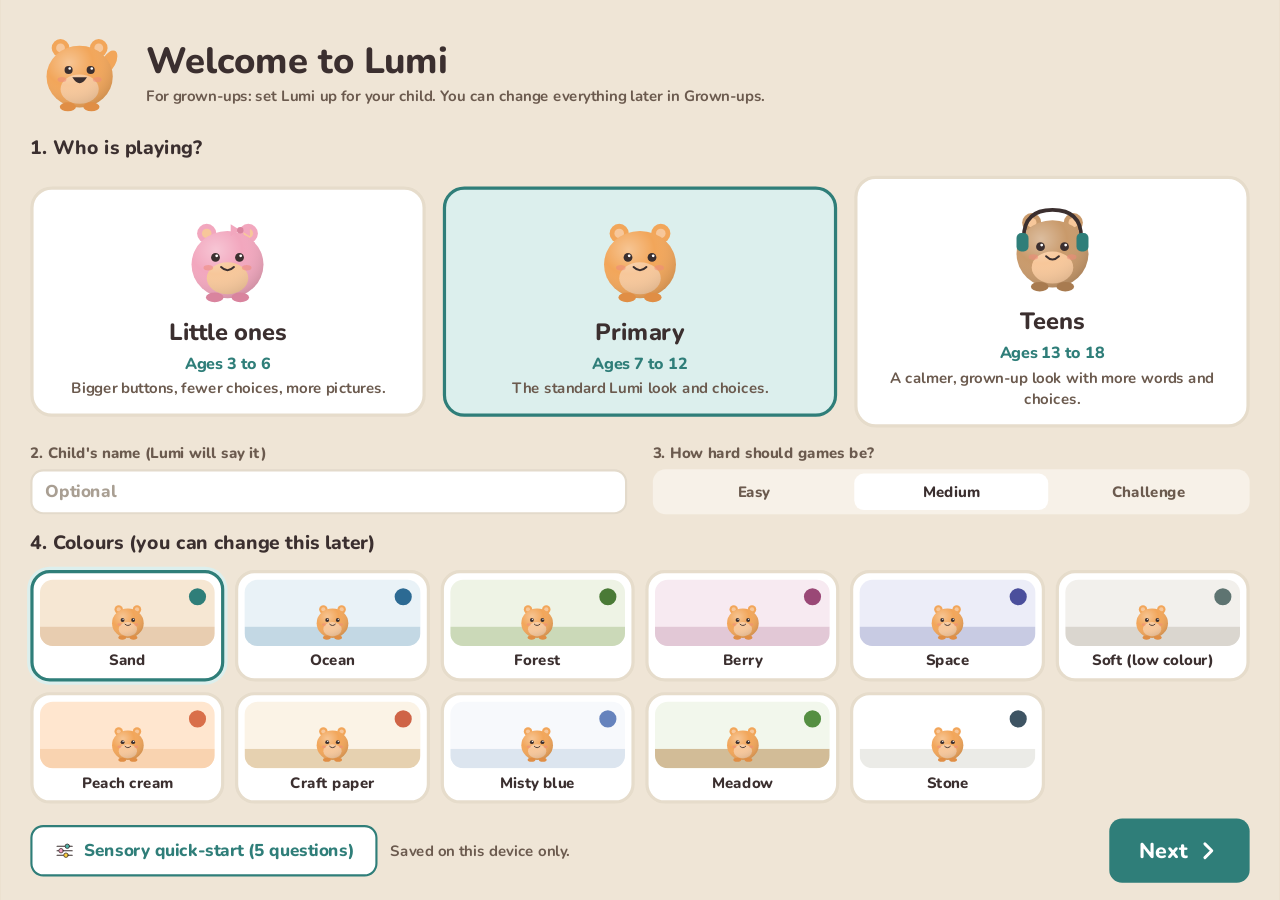
==== index.html @ e28840b0 "Adventure games: Lumi's run, Lumi's kart, Star path" ====
<!doctype html>
<html lang="en">
<head>
  <meta charset="utf-8">
  <meta name="viewport" content="width=device-width, initial-scale=1, maximum-scale=1, user-scalable=no, viewport-fit=cover">
  <meta name="apple-mobile-web-app-capable" content="yes">
  <meta name="color-scheme" content="light">
  <meta name="theme-color" content="#FFF1E2">
  <meta name="apple-mobile-web-app-title" content="Lumi">
  <meta name="apple-mobile-web-app-status-bar-style" content="default">
  <link rel="manifest" href="manifest.webmanifest">
  <link rel="icon" type="image/png" sizes="192x192" href="icons/icon-192.png">
  <link rel="apple-touch-icon" href="icons/icon-180.png">
  <title>Lumi</title>
  <link rel="preload" href="fonts/Nunito-Variable.ttf" as="font" type="font/ttf" crossorigin>
  <link rel="stylesheet" href="css/fonts.css">
  <link rel="stylesheet" href="css/styles.css">
  <link rel="stylesheet" href="css/games-life.css">
  <link rel="stylesheet" href="css/intro.css">
  <link rel="stylesheet" href="css/music.css">
  <link rel="stylesheet" href="css/games-fun.css">
  <link rel="stylesheet" href="css/rhythm-kitchen.css">
  <link rel="stylesheet" href="css/games-adventure.css">
  <link rel="stylesheet" href="css/teamgames.css">
  <link rel="stylesheet" href="css/tg-little.css">
  <link rel="stylesheet" href="css/tg-primary.css">
  <link rel="stylesheet" href="css/tg-teen.css">
  <link rel="stylesheet" href="css/chat.css">
  <link rel="stylesheet" href="css/story-care.css">
  <link rel="stylesheet" href="css/story-out.css">
  <link rel="stylesheet" href="css/story-school.css">
<link rel="stylesheet" href="css/story-life.css">
  <link rel="stylesheet" href="css/learn.css">
  <link rel="stylesheet" href="css/learn-bath.css">
  <link rel="stylesheet" href="css/learn-bedroom.css">
  <link rel="stylesheet" href="css/learn-life.css">
</head>
<body>
  <!-- The game is drawn on a fixed 1194 x 834 "tablet" stage that scales to fit any screen. -->
  <div id="viewport">
    <main id="stage" aria-label="Lumi">
      <div id="screen"></div>
      <div id="toast" aria-live="polite"></div>
    </main>
  </div>

  <!-- Plain scripts (no build step), loaded in this order. -->
  <script src="js/native.js"></script>
  <script src="js/icons.js"></script>
  <script src="js/pics.js"></script>
  <script src="js/pics-food.js"></script>
  <script src="js/pics-things.js"></script>
  <script src="js/pics-symbols.js"></script>
  <script src="js/lumi.js"></script>
  <script src="js/data.js"></script>
  <script src="js/agepacks.js"></script>
  <script src="js/audio.js"></script>
  <script src="js/app.js"></script>
  <script src="js/people.js"></script>
  <script src="js/kid.js"></script>
  <script src="js/routinegames.js"></script>
  <script src="js/daygames.js"></script>
  <script src="js/nownext.js"></script>
  <script src="js/familiar.js"></script>
  <script src="js/quickstart.js"></script>
  <!-- feature files add their screens to the app -->
  <script src="js/aac.js"></script>
  <script src="js/play.js"></script>
  <script src="js/games-more.js"></script>
  <script src="js/games-life.js"></script>
  <script src="js/games-fun.js"></script>
  <script src="js/games-adventure.js"></script>
  <script src="js/learn.js"></script>
  <script src="js/pet.js"></script>
<script src="js/rugs.js"></script>
  <script src="js/roomstyle.js"></script>
  <script src="js/together.js"></script>
  <script src="js/stories.js"></script>
  <script src="js/story-hawker.js"></script>
  <script src="js/story-care.js"></script>
  <script src="js/story-out.js"></script>
  <script src="js/story-school.js"></script>
<script src="js/story-life.js"></script>
  <script src="js/learn-teeth.js"></script>
  <script src="js/learn-bath.js"></script>
  <script src="js/learn-bedroom.js"></script>
  <script src="js/learn-life.js"></script>
  <script src="js/story-me.js"></script>
  <script src="js/story-paths.js"></script>
  <script src="js/teamgames.js"></script>
  <script src="js/tg-little.js"></script>
  <script src="js/tg-primary.js"></script>
  <script src="js/tg-teen.js"></script>
  <script src="js/chat.js"></script>
  <script src="js/movebreak.js"></script>
  <script src="js/caregiver.js"></script>
  <script src="js/lang.js"></script>
  <script src="js/comingup.js"></script>
  <script src="js/offline.js"></script>
  <script src="js/appicons.js"></script>
  <script src="js/store.js"></script>
  <script src="js/profiles.js"></script>
  <script src="js/waitgame.js"></script>
  <script src="js/feelchart.js"></script>
  <script src="js/focus.js"></script>
  <script src="js/grownups-plus.js"></script>
  <script src="js/music.js"></script>
  <script src="js/rhythm-kitchen.js"></script>
  <script src="js/intro.js"></script>
  <script src="js/main.js"></script>
</body>
</html>
---- css/fonts.css ----
/* fonts.css: Lumi's one font, Nunito, kept inside the app (nothing is loaded from the internet, for children's
   privacy). fonts/Nunito-Variable.ttf is the variable font from Google Fonts (SIL Open Font License, fonts/OFL.txt),
   so every device shows the same letters at the same size. */
@font-face {
  font-family: 'Nunito';
  font-style: normal;
  font-weight: 200 1000;
  font-display: swap;
  src: url('../fonts/Nunito-Variable.ttf') format('truetype');
}
---- css/styles.css ----
/*
  styles.css
  Lumi brand tokens and every screen's layout.
  The game is designed on a 1194 x 834 tablet "stage" (11-inch iPad, landscape) that scales to fit.
*/

/* ------------------------------------------------------------ brand tokens */
:root {
  --bg: #E8D9C5;          /* app background */
  --surface-200: #F6E7D3; /* scene panels */
  --surface-300: #E8CDB0; /* floors */
  --card: #FFFFFF;
  --border: #D6C4A8;
  --ink: #3B2F2F;
  --muted: #6B5A4E;
  --teal: #2F7E79;        /* the one main action per screen */
  --teal-dark: #235F5B;
  --teal-soft: #DCEFED;
  --orange: #F2A65A;      /* Lumi only */
  --spark: #F4D35E;
  --gold: #F4B400;
  --star-tint: #FFF1C2;
  --night: #33406A;
  --calm: #EEF1FA;
  --feel: #7E64C8;
  --q: #C98A1E;
  --changed: #E09A2E;
  --changed-tint: #FDECC8;
  --green: #4F8A3F;
  --green-tint: #E7F3E1;
  --r-sm: 12px;
  --r-md: 24px;
  --r-lg: 32px;
}

* { box-sizing: border-box; }

html, body {
  margin: 0;
  height: 100%;
  overflow: hidden;
  background: #F6E7D3;
  font-family: 'Nunito', ui-rounded, 'SF Pro Rounded', 'Segoe UI Rounded', 'Varela Round', system-ui, sans-serif;
  font-weight: 800;
  color: var(--ink);
  -webkit-tap-highlight-color: transparent;
  -webkit-user-select: none;
  user-select: none;
  touch-action: manipulation;
}

/* The stage fills the screen edge to edge (app.js fit() sets its size to the screen's shape); the notch and
   the home bar are kept clear, and the strip around them takes the colour of the current screen. */
#viewport {
  position: fixed; inset: 0; display: flex; align-items: center; justify-content: center;
  padding: env(safe-area-inset-top, 0px) env(safe-area-inset-right, 0px) env(safe-area-inset-bottom, 0px) env(safe-area-inset-left, 0px);
}
body { transition: background-color 0.3s ease; }
#stage {
  position: relative;
  flex: none;
  width: 1194px;
  height: 834px;
  overflow: hidden;
  border-radius: 0;
  background: var(--bg);
  transform-origin: center center;
}
#screen { position: absolute; inset: 0; }

/* Phones: a little room above the home bar */
html.is-phone #viewport { padding-bottom: max(env(safe-area-inset-bottom, 0px), 6px); }
#turnPhone { display: none; }
html.turn-me #viewport { visibility: hidden; }
html.turn-me #turnPhone {
  display: flex; position: fixed; inset: 0; z-index: 50; flex-direction: column; align-items: center; justify-content: center; gap: 18px;
  background: #F6E7D3; color: var(--ink); text-align: center; padding: 24px;
}
#turnPhone .tp-word { font-size: clamp(28px, 5vmin, 56px); line-height: 1.2; font-weight: 900; }
#turnPhone .tp-pic svg { width: clamp(150px, 28vmin, 320px); height: auto; }
#turnPhone .tp-phone { transform-origin: 60px 60px; animation: tpTurn 3.2s ease-in-out infinite; }
@keyframes tpTurn { 0%, 30% { transform: none; } 55%, 85% { transform: rotate(-90deg); } 100% { transform: none; } }
@media (prefers-reduced-motion: reduce) { #turnPhone .tp-phone { animation: none; transform: rotate(-90deg); } }

button {
  font: inherit;
  color: inherit;
  cursor: pointer;
  border: none;
  background: none;
  padding: 0;
  -webkit-user-select: none;
  user-select: none;
}
button:focus-visible, input:focus-visible { outline: 4px solid var(--teal); outline-offset: 3px; }
button:disabled { opacity: 0.35; cursor: default; }
.sr-only { position: absolute; width: 1px; height: 1px; overflow: hidden; clip-path: inset(50%); white-space: nowrap; margin: 0; }

/* ------------------------------------------------------------ layout helpers */
.screen { position: absolute; inset: 0; padding: 28px 40px; display: flex; flex-direction: column; gap: 20px; animation: fadeIn 0.35s ease; }
.screen.tight { gap: 16px; }
.row { display: flex; align-items: center; }
.col { display: flex; flex-direction: column; }
.row.between { justify-content: space-between; }
.row.center { justify-content: center; }
.col.center { align-items: center; justify-content: center; }
.col.between { justify-content: space-between; }
.grow { flex: 1; min-width: 0; min-height: 0; }
.screen > .row.grow { align-items: stretch; }
.gap4 { gap: 4px; } .gap8 { gap: 8px; } .gap12 { gap: 12px; } .gap16 { gap: 16px; } .gap24 { gap: 24px; } .gap40 { gap: 40px; }
.label { font-size: 22px; }
.small { font-size: 18px; }
.left { text-align: left; }
.ic { flex: none; display: block; }
.ic-amber { color: var(--q); } .ic-blue { color: #5E8FC4; } .ic-green { color: #3C6E30; } .ic-muted { color: var(--muted); }

/* ------------------------------------------------------------ shared controls */
.icon-btn {
  width: 56px; height: 56px; flex: none;
  display: flex; align-items: center; justify-content: center;
  border-radius: 18px; border: 2px solid var(--border); background: var(--card);
}
.icon-btn.sm { width: 52px; height: 48px; border-radius: 16px; }
.icon-btn.lg { width: 76px; height: 76px; border-radius: 22px; }
.speak-btn { flex: none; display: flex; align-items: center; justify-content: center; border-radius: 50%; background: var(--teal-soft); color: var(--teal); }
.stars { display: flex; align-items: center; gap: 10px; height: 56px; padding: 0 22px; border-radius: 28px; background: var(--star-tint); font-size: 24px; color: #6E5000; }
button.stars { gap: 8px; }
.primary {
  display: flex; align-items: center; justify-content: center; gap: 14px;
  height: 84px; padding: 0 32px; border-radius: 28px;
  background: var(--teal); color: #fff; font-size: 30px;
  transition: transform 0.15s ease;
}
.primary.big { font-size: 38px; border-radius: 32px; }
.primary.faded { opacity: 0.4; }
.primary:active, .tile:active, .symbol:active, .feel-card:active, .opt:active, .item-tile:active { transform: scale(0.96); }
.pulse { animation: pulse 1.6s ease-in-out infinite; }
.hint-ring { outline: 7px solid #DCD1F4; outline-offset: 5px; animation: pulse 1.4s ease-in-out infinite; }
.round-btn { width: 68px; height: 68px; border-radius: 50%; border: 3px solid; display: flex; align-items: center; justify-content: center; }

.tile { display: flex; flex-direction: column; align-items: center; justify-content: center; gap: 8px; border-radius: var(--r-lg); background: var(--card); border: 3px solid var(--border); font-size: 22px; }
.home-tile { flex: 1; height: 120px; }

.panel { position: relative; overflow: hidden; border-radius: var(--r-lg); background: var(--surface-200); }
.card { background: var(--card); border-radius: var(--r-lg); }
.scene .floor { position: absolute; left: 0; right: 0; bottom: 0; height: 26%; background: var(--surface-300); }
.lumi-pos { position: absolute; line-height: 0; }
.lumi-pos-static { line-height: 0; }
.bob { animation: bob 3.2s ease-in-out infinite; }
.hop { animation: hop 0.6s ease-out 2; }
.rug { position: absolute; border-radius: 50%; background: var(--spark); }
.decor { position: absolute; line-height: 0; }
.decor svg { width: 100%; height: auto; }
.window { position: absolute; left: 8%; top: 9%; width: 200px; height: 150px; border-radius: 24px; background: #CFE6F5; border: 10px solid #fff; overflow: hidden; }
.window-sun { position: absolute; right: 20px; top: 18px; width: 50px; height: 50px; border-radius: 50%; background: var(--spark); }
.window-cloud { position: absolute; left: 22px; bottom: 22px; width: 84px; height: 30px; border-radius: 15px; background: #fff; }
.bubble { position: absolute; padding: 16px; border-radius: 28px; background: #fff; }
.hold-btn { position: relative; z-index: 0; overflow: hidden; }
.hold-fill { position: absolute; left: 0; bottom: 0; width: 100%; height: 0; background: var(--teal-soft); z-index: -1; }
.hold-btn .ic { position: relative; z-index: 1; color: var(--muted); }
.hold-btn.holding .hold-fill { height: 100%; transition: height 1.2s linear; }

.dots { display: flex; gap: 8px; align-items: center; }
.dot { display: inline-block; border-radius: 50%; background: #fff; border: 3px solid #C9B8A4; }
.dot.on { border-color: transparent; }
.big-num { font-size: 50px; line-height: 1; }
.big-num.sm { font-size: 34px; }

.bar { display: flex; align-items: center; gap: 16px; height: 104px; padding: 0 16px 0 24px; border-radius: var(--r-lg); background: var(--card); border: 2px solid #EFE3D2; flex: none; }
.time-chip { display: flex; align-items: center; gap: 8px; height: 48px; padding: 0 16px; border-radius: 24px; background: #F7F1E8; font-size: 22px; color: var(--muted); }
.mini-lumi { line-height: 0; }

.pills { display: flex; gap: 10px; }
.pill { width: 64px; height: 48px; border-radius: 24px; display: flex; align-items: center; justify-content: center; background: #fff; border: 2px solid var(--border); color: var(--muted); }
.pill.now { background: var(--teal); border-color: var(--teal); color: #fff; }
.pill.done { background: var(--green-tint); border-color: var(--green-tint); color: #3C6E30; }

.chip-white { position: absolute; display: flex; align-items: center; gap: 8px; height: 44px; padding: 0 16px; border-radius: 22px; background: #fff; font-size: 18px; color: var(--muted); }
.chip-white.static { position: static; }

/* ------------------------------------------------------------ routine */
.plan-strip { display: flex; align-items: center; gap: 12px; height: 140px; flex: none; }
.plan-card {
  position: relative; flex: 1; height: 128px;
  display: flex; flex-direction: column; align-items: center; justify-content: center; gap: 8px;
  border-radius: var(--r-md); background: #fff; border: 3px solid #CFE6C8; color: var(--muted); font-size: 22px;
}
.plan-card.next { border: 3px dashed #D9C9B4; }
.plan-card.now { border: 5px solid var(--teal); color: var(--ink); height: 138px; }
.plan-card.changed { border: 5px solid var(--changed); background: #FFFBF0; color: var(--ink); height: 138px; }
.plan-ic { color: var(--muted); }
.plan-card.now .plan-ic, .plan-card.changed .plan-ic { color: var(--ink); }
.badge { position: absolute; display: flex; align-items: center; justify-content: center; border-radius: 50%; }
.done-badge { top: -12px; right: -10px; width: 36px; height: 36px; background: var(--green); color: #fff; }
.change-badge { top: -24px; left: 50%; margin-left: -24px; width: 48px; height: 48px; background: var(--changed-tint); border: 3px solid var(--changed); color: #6E4300; }
.chev { color: #C9B8A4; }
.more-steps { flex: none; width: 56px; height: 56px; border-radius: 50%; display: flex; align-items: center; justify-content: center; background: #fff; color: var(--muted); font-size: 20px; }

.rail { width: 112px; display: flex; flex-direction: column; align-items: center; justify-content: center; gap: 20px; flex: none; }
.rail-btn { display: flex; flex-direction: column; align-items: center; gap: 6px; font-size: 18px; }
.rail-circle { width: 84px; height: 84px; border-radius: 50%; border: 3px solid; display: flex; align-items: center; justify-content: center; }

.step-picture { position: absolute; left: 7%; top: 9%; width: 400px; height: 300px; border-radius: var(--r-lg); background: #fff; display: flex; align-items: center; justify-content: center; }
.step-ic { color: var(--muted); line-height: 0; }
.sparkle { position: absolute; width: 90px; height: 90px; display: flex; align-items: center; justify-content: center; animation: twinkle 1.8s ease-in-out infinite; }
.sparkle:nth-of-type(2) { animation-delay: 0.4s; }
.sparkle:nth-of-type(3) { animation-delay: 0.8s; }
.done-pic { border: 5px solid var(--green); }
.big-check { position: absolute; right: -24px; top: -24px; width: 120px; height: 120px; border-radius: 50%; background: var(--green); color: #fff; display: flex; align-items: center; justify-content: center; animation: popIn 0.4s ease-out; }

.sky-cloud { position: absolute; width: 120px; height: 40px; border-radius: 20px; background: #fff; }
.sky-cloud::before { content: ''; position: absolute; left: 28px; top: -20px; width: 60px; height: 50px; border-radius: 50%; background: #fff; }
.drop { position: absolute; top: -40px; width: 4px; height: 26px; border-radius: 2px; background: #6F98C2; opacity: 0.7; animation: fall 1.1s linear infinite; }
.bus-stop { position: absolute; left: 9%; top: 15%; display: flex; flex-direction: column; align-items: center; }
.bus-sign { width: 140px; height: 92px; border-radius: 20px; background: var(--teal); color: #fff; display: flex; align-items: center; justify-content: center; }
.bus-pole { width: 12px; height: 170px; border-radius: 6px; background: #6B7A80; }
.bench { position: absolute; left: 27%; bottom: 25%; width: 190px; height: 18px; border-radius: 9px; background: #A07855; }
.thought { position: absolute; display: flex; align-items: center; gap: 16px; padding: 22px 26px; border-radius: var(--r-lg); background: #fff; }
.thought-dot { position: absolute; width: 26px; height: 26px; border-radius: 50%; background: #fff; }
.thought-dot.sm { width: 16px; height: 16px; }

/* ------------------------------------------------------------ feelings */
.qmark { width: 56px; height: 56px; border-radius: 50%; background: #F1ECFB; border: 3px solid var(--feel); display: flex; align-items: center; justify-content: center; font-size: 34px; color: #5B45A8; }
.feel-grid { display: grid; grid-template-columns: repeat(2, minmax(0, 1fr)); grid-template-rows: repeat(2, minmax(0, 1fr)); gap: 20px; }
.feel-card { display: flex; flex-direction: column; align-items: center; justify-content: center; gap: 12px; border-radius: var(--r-lg); border: 4px solid; font-size: 32px; transition: transform 0.15s ease; }
.feel-card.sel { border-width: 7px; outline: 7px solid #fff; outline-offset: -14px; }

/* ------------------------------------------------------------ talk */
.sentence { display: flex; align-items: center; gap: 12px; height: 112px; padding: 0 18px; border-radius: var(--r-lg); background: #fff; border: 2px solid #EFE3D2; flex: none; }
.chips { overflow-x: auto; }
.chip { flex: none; display: flex; align-items: center; gap: 10px; height: 76px; padding: 0 20px 0 12px; border-radius: 22px; border: 3px solid; font-size: 22px; }
.sentence-empty { color: #C9B8A4; padding-left: 8px; }
.say-btn { width: 112px; height: 76px; border-radius: 22px; background: var(--teal); color: #fff; display: flex; align-items: center; justify-content: center; }
.symbol-grid { display: grid; grid-template-columns: repeat(6, minmax(0, 1fr)); grid-template-rows: repeat(3, minmax(0, 1fr)); gap: 14px; }
.symbol { display: flex; flex-direction: column; align-items: center; justify-content: center; gap: 6px; border-radius: var(--r-md); border: 3px solid; font-size: 21px; line-height: 1.1; text-align: center; transition: transform 0.15s ease; }
.symbol.sel { border-width: 6px; }
.reply { display: flex; align-items: center; gap: 12px; height: 80px; padding: 0 26px 0 18px; border-radius: var(--r-lg); background: #fff; border: 2px dashed #D9C9B4; }
.reply.shown { border: 3px solid var(--green); animation: popIn 0.35s ease-out; }
.typing { display: flex; gap: 6px; }
.typing i { width: 10px; height: 10px; border-radius: 50%; background: #C9B8A4; animation: typing 1.2s infinite; }
.typing i:nth-child(2) { animation-delay: 0.2s; } .typing i:nth-child(3) { animation-delay: 0.4s; }

/* ------------------------------------------------------------ calm */
.calm-screen { background: var(--calm); overflow: hidden; }
.calm-screen > * { position: relative; z-index: 1; }
.calm-screen > .blob { position: absolute; z-index: 0; border-radius: 50%; opacity: 0.38; }
.calm-center { display: flex; align-items: center; justify-content: center; min-width: 360px; }
.balloon-box { display: flex; flex-direction: column; align-items: center; gap: 12px; }
.balloon { line-height: 0; transform-origin: 50% 80%; animation: breathe 8s ease-in-out infinite; }
.balloon.still { animation: none; transform: scale(0.88); }
.breath-word { font-size: 56px; color: #2B4566; height: 64px; }
.squeeze-ball { width: 260px; height: 260px; border-radius: 50%; background: #C9B6E4; border: 6px solid #7E64C8; display: flex; align-items: center; justify-content: center; transition: transform 0.7s ease; }
.squeeze-ball.squeezing { transform: scale(0.72, 0.62); }
.ball-face { line-height: 0; }
.count-row { display: flex; gap: 18px; }
.count-btn { width: 96px; height: 96px; border-radius: 50%; background: #fff; border: 4px solid #A9B4C6; font-size: 40px; color: #2B4566; }
.count-btn.next { border-color: var(--teal); animation: pulse 1.6s ease-in-out infinite; }
.count-btn.on { background: var(--teal); border-color: var(--teal); color: #fff; }
.bell { width: 96px; height: 120px; border-radius: 48px 48px 24px 24px; color: #fff; display: flex; align-items: center; justify-content: center; }
.bell.ring { animation: ring 0.6s ease; }
.tool { width: 88px; height: 80px; border-radius: 28px; background: #fff; border: 3px solid #D9D2EE; color: #5B45A8; display: flex; align-items: center; justify-content: center; }
.tool.on { background: var(--teal); border-color: var(--teal); color: #fff; }

/* ------------------------------------------------------------ end of day */
.night { background: var(--night); color: #FFF8EE; }
.night > * { position: relative; z-index: 1; }
.star-dot { position: absolute !important; width: 8px; height: 8px; border-radius: 50%; background: #FFE9A8; z-index: 0; animation: twinkle 2.4s ease-in-out infinite; }
.moon { position: absolute !important; right: 70px; top: 40px; width: 110px; height: 110px; border-radius: 50%; box-shadow: 26px -8px 0 0 #FFF1C2; z-index: 0; }
.bedroom { width: 470px; background: #46548A; }
.bed-head { position: absolute; left: 50px; bottom: 40px; width: 30px; height: 200px; border-radius: 14px; background: #C9A27E; }
.bed-foot { position: absolute; right: 50px; bottom: 40px; width: 30px; height: 140px; border-radius: 14px; background: #C9A27E; }
.bed-base { position: absolute; left: 60px; right: 60px; bottom: 60px; height: 110px; border-radius: 28px; background: #8EB8E5; }
.pillow { position: absolute; left: 70px; bottom: 150px; width: 120px; height: 60px; border-radius: 24px; background: #fff; }
.blanket { position: absolute; left: 70px; right: 70px; bottom: 60px; height: 96px; border-radius: 28px 28px 20px 20px; background: #B9A6E0; }
.zz { position: absolute; color: #FFF1C2; animation: float 2.6s ease-in-out infinite; }
.sticker { position: relative; width: 150px; height: 150px; animation: popIn 0.5s ease-out both; }
.sticker:nth-child(2) { animation-delay: 0.25s; } .sticker:nth-child(3) { animation-delay: 0.5s; }
.sticker-face { width: 150px; height: 150px; border-radius: 50%; border: 6px solid #fff; display: flex; align-items: center; justify-content: center; }
.plus1 { position: absolute; right: -8px; top: -8px; width: 50px; height: 50px; border-radius: 50%; background: var(--spark); color: #6E5000; font-size: 20px; display: flex; align-items: center; justify-content: center; }
.gift-box { line-height: 0; }
.gift-open { width: 220px; height: 220px; border-radius: 50%; background: #FFF1C2; display: flex; align-items: center; justify-content: center; animation: popIn 0.5s ease-out; }
.wiggle { animation: wiggle 2.2s ease-in-out infinite; }
.night-btn { width: 200px; height: 110px; border-radius: var(--r-lg); background: #46548A; color: #FFF1C2; display: flex; align-items: center; justify-content: center; }
.gift-btn { flex: 1; height: 110px; border-radius: var(--r-lg); background: var(--spark); color: var(--ink); font-size: 36px; display: flex; align-items: center; justify-content: center; gap: 16px; }

/* ------------------------------------------------------------ room and shop */
.tab { flex: 1; height: 64px; border-radius: 22px; background: #fff; border: 2px solid var(--border); color: var(--muted); display: flex; align-items: center; justify-content: center; }
.tab.on { background: var(--teal); border-color: var(--teal); color: #fff; }
.item-grid { display: grid; grid-template-columns: repeat(3, minmax(0, 1fr)); grid-auto-rows: 150px; gap: 12px; align-content: start; }
.shop-grid { grid-template-rows: repeat(3, minmax(0, 1fr)); grid-auto-rows: auto; }
.item-tile { display: flex; flex-direction: column; align-items: center; justify-content: center; gap: 8px; border-radius: var(--r-md); background: #fff; border: 3px solid #F3DDA0; transition: transform 0.15s ease; }
.item-tile.owned { border-color: #CFE6C8; }
.item-tile.locked { background: #F6EFE4; border-style: dashed; border-color: #C9B8A4; }
.item-tile.locked .item-art { opacity: 0.55; }
.item-tile.sel { border: 5px solid var(--teal); }
.item-art { line-height: 0; }
.price { display: flex; align-items: center; gap: 4px; font-size: 22px; color: #6E5000; }
.price.grey { color: var(--muted); }
.buy-bar { display: flex; align-items: center; gap: 16px; height: 100px; padding: 0 14px 0 20px; border-radius: var(--r-md); background: #fff; border: 3px solid var(--teal); }
.goal { display: flex; align-items: center; gap: 14px; height: 100px; padding: 0 18px; border-radius: var(--r-md); background: #fff; border: 3px solid #CFE6C8; }
.goal-ic { width: 64px; height: 64px; border-radius: 18px; background: var(--green-tint); display: flex; align-items: center; justify-content: center; }
.bar-track { height: 22px; border-radius: 11px; background: #EFE3D2; overflow: hidden; }
.bar-fill { height: 100%; border-radius: 11px; background: var(--green); transition: width 0.6s ease; }
.earned { width: 290px; padding: 18px; border-radius: var(--r-lg); background: #fff; }
.badge-card { flex: 1; display: flex; flex-direction: column; justify-content: center; gap: 10px; padding: 14px; border-radius: var(--r-md); background: #FAF4EA; border: 3px dashed #C9B8A4; }
.badge-card.done { background: var(--green-tint); border: 3px solid var(--green); }
.badge-ic { width: 64px; height: 64px; border-radius: 50%; background: #FDECC8; display: flex; align-items: center; justify-content: center; }

/* ------------------------------------------------------------ dress up */
.dress-stage { width: 520px; padding: 22px; display: flex; flex-direction: column; align-items: center; justify-content: space-between; }
.saved-look { width: 72px; height: 72px; border-radius: 50%; background: #fff; border: 3px solid var(--border); display: flex; align-items: center; justify-content: center; overflow: hidden; }
.saved-look.empty { border-style: dashed; color: var(--muted); }
.saved-look.save { background: #FBEAF0; border-color: #F2A7BE; color: #C2577A; }
.dress-row { display: flex; align-items: center; gap: 12px; height: 80px; padding: 0 12px; border-radius: 22px; background: #fff; flex: none; }
.row-ic { width: 52px; height: 52px; border-radius: 16px; background: var(--surface-200); display: flex; align-items: center; justify-content: center; flex: none; color: var(--muted); }
.opts { display: flex; gap: 10px; overflow-x: auto; padding: 4px 2px; scrollbar-width: thin; }
.opt { flex: none; width: 80px; height: 64px; border-radius: 20px; background: #fff; border: 4px solid var(--bg); display: flex; align-items: center; justify-content: center; transition: transform 0.15s ease; }
.opt.on { border-color: var(--teal); background: #F2FAF8; }
.swatch { flex: none; width: 64px; height: 64px; border-radius: 50%; border: 5px solid #fff; outline: 3px solid var(--bg); }
.swatch.on { outline: 4px solid var(--teal); }
.draw-link { flex: 1; min-height: 60px; display: flex; align-items: center; justify-content: center; gap: 14px; border-radius: 22px; border: 3px dashed var(--feel); background: #F1ECFB; color: #5B45A8; font-size: 26px; }

/* ------------------------------------------------------------ draw */
.draw-tools { width: 112px; padding: 16px 0; border-radius: var(--r-lg); background: #fff; display: flex; flex-direction: column; align-items: center; gap: 10px; flex: none; }
.draw-tool { width: 80px; height: 60px; border-radius: 20px; border: 3px solid var(--bg); background: #fff; display: flex; align-items: center; justify-content: center; color: var(--ink); }
.draw-tool.on { border: 4px solid var(--teal); background: #F2FAF8; }
.brush-dot { display: block; border-radius: 50%; background: var(--ink); }
.tool-sep { width: 60px; height: 3px; border-radius: 2px; background: var(--bg); }
.canvas-wrap { display: flex; align-items: center; justify-content: center; }
.canvas-box { position: relative; width: 520px; height: 440px; }
#drawCanvas { position: absolute; inset: 0; touch-action: none; cursor: crosshair; }
.shirt-outline { position: absolute; inset: 0; pointer-events: none; }
.color-grid { display: grid; grid-template-columns: repeat(2, minmax(0, 1fr)); gap: 12px; padding: 18px; border-radius: var(--r-lg); background: #fff; }
.draw-color { height: 60px; border-radius: 20px; border: 4px solid #fff; outline: 2px solid var(--bg); }
.draw-color.on { outline: 5px solid var(--ink); }

/* ------------------------------------------------------------ grown-up plan builder (smaller text is fine here) */
.grownup { background: #EFE5D6; gap: 16px; padding: 20px 28px 24px; font-weight: 700; }
.g-title { margin: 0; font-size: 26px; font-weight: 800; }
.g-sub { font-size: 14px; color: var(--muted); }
.g-btn { display: flex; align-items: center; gap: 8px; height: 48px; padding: 0 20px; border-radius: 12px; background: var(--teal); color: #fff; font-size: 16px; font-weight: 800; }
.g-btn.outline { background: #fff; color: var(--teal); border: 2px solid var(--teal); }
.g-btn.danger { background: #fff; color: #A33A2A; border: 2px solid #E7B4AA; width: 100%; justify-content: center; }
.g-panel { display: flex; flex-direction: column; gap: 10px; padding: 16px; border-radius: 22px; background: #fff; border: 2px solid #E6DCCB; min-height: 0; }
.g-h { margin: 0; font-size: 18px; font-weight: 800; }
.g-note { margin: 0; font-size: 14px; color: var(--muted); line-height: 1.4; }
.g-strong { font-size: 18px; font-weight: 800; }
.lib-grid { display: grid; grid-template-columns: repeat(2, minmax(0, 1fr)); gap: 8px; overflow-y: auto; }
.lib-card { display: flex; align-items: center; gap: 8px; height: 54px; padding: 0 8px; border-radius: 12px; background: #FFFBF4; border: 2px solid #EDE5D8; font-size: 14px; font-weight: 800; text-align: left; }
.lib-card > span:nth-child(2) { flex: 1; }
.lib-ic { width: 34px; height: 34px; border-radius: 10px; background: #F7F1E8; display: flex; align-items: center; justify-content: center; color: var(--muted); flex: none; }
.lib-ic.big { width: 44px; height: 44px; }
.lib-plus { color: var(--teal); }
.plan-list { overflow-y: auto; }
.plan-row { display: flex; align-items: center; gap: 6px; padding: 6px; border-radius: 16px; background: #FFFBF4; border: 2px solid #EDE5D8; }
.plan-row.sel { background: #E8F4F2; border: 3px solid var(--teal); }
.plan-row-main { flex: 1; display: flex; align-items: center; gap: 10px; min-height: 48px; font-size: 17px; font-weight: 800; }
.tag { display: flex; align-items: center; gap: 4px; height: 28px; padding: 0 10px; border-radius: 12px; background: #F7F1E8; color: var(--muted); font-size: 13px; font-weight: 800; }
.tag.amber { background: var(--changed-tint); color: #6E4300; }
.mini-btn { width: 36px; height: 36px; border-radius: 10px; display: flex; align-items: center; justify-content: center; color: var(--muted); }
.mini-btn.bordered { border: 2px solid #E3DACB; background: #fff; }
.g-field { display: flex; flex-direction: column; gap: 6px; font-size: 14px; font-weight: 800; color: var(--muted); }
.g-field.row { flex-direction: row; }
.g-field input { height: 42px; padding: 0 12px; border-radius: 12px; border: 2px solid #E3DACB; font: inherit; font-size: 16px; color: var(--ink); -webkit-user-select: text; user-select: text; }
.seg { display: flex; gap: 4px; padding: 4px; border-radius: 12px; background: #F7F1E8; }
.seg-opt { flex: 1; height: 34px; border-radius: 9px; font-size: 14px; font-weight: 800; color: var(--muted); }
.seg-opt.on { background: #fff; color: var(--ink); }
.check-row { display: flex; align-items: center; gap: 10px; min-height: 34px; font-size: 15px; font-weight: 700; color: var(--ink); text-align: left; }
.box { width: 22px; height: 22px; border-radius: 6px; border: 2px solid #9C8B7A; display: flex; align-items: center; justify-content: center; color: #fff; flex: none; }
.box.on { background: var(--teal); border-color: var(--teal); }

/* ------------------------------------------------------------ guide: glow + tapping hand that shows what to press next */
[hidden] { display: none !important; }
.muted { color: var(--muted); }
.wrap { flex-wrap: wrap; }
.gap6 { gap: 6px; }
.primary.soft { opacity: 0.55; }
.guide-glow { animation: glow 1.6s ease-in-out infinite; }
.sparkle.guide-glow, .gift-box.guide-glow, .squeeze-ball.guide-glow { animation: glowDrop 1.6s ease-in-out infinite; }
@keyframes glowDrop { 0%, 100% { filter: drop-shadow(0 0 0 rgba(244, 211, 94, 0)); } 50% { filter: drop-shadow(0 0 14px rgba(244, 180, 0, 0.95)); } }
#hand { position: absolute; z-index: 60; pointer-events: none; width: 96px; height: 96px; margin: -5px 0 0 -32px; filter: drop-shadow(0 6px 10px rgba(59, 47, 47, 0.3)); animation: tap 1.2s ease-in-out infinite; transform-origin: 32px 5px; }
#hand svg { display: block; }
#hand::before { content: ''; position: absolute; left: 32px; top: 5px; width: 70px; height: 70px; margin: -35px 0 0 -35px; border-radius: 50%; border: 5px solid #F4D35E; opacity: 0; animation: ripple 1.2s ease-out infinite; }
@keyframes ripple { 0%, 40% { transform: scale(0.2); opacity: 0; } 50% { opacity: 0.9; } 100% { transform: scale(1.2); opacity: 0; } }
@keyframes glow { 0%, 100% { box-shadow: 0 0 0 0 rgba(244, 211, 94, 0); } 50% { box-shadow: 0 0 0 10px rgba(244, 211, 94, 0.85), 0 0 26px 10px rgba(244, 211, 94, 0.55); } }
@keyframes tap { 0%, 100% { transform: translate(20px, 26px) rotate(-6deg); } 45%, 55% { transform: translate(0, 0) rotate(0) scale(0.92); } }
.back-btn { color: var(--ink); }
.step-photo { display: block; border-radius: 22%; object-fit: cover; }
.plan-card { gap: 4px; }
.plan-time { font-size: 15px; color: var(--muted); font-weight: 700; }
.day-badge { display: flex; align-items: center; gap: 10px; height: 52px; padding: 0 20px; border-radius: 26px; background: #fff; color: #4A78A8; font-size: 22px; }
.day-badge.sm { height: 44px; font-size: 18px; padding: 0 16px; color: var(--muted); }
.toast-g { font-size: 22px; background: var(--green-tint); border-color: #CFE6C8; color: #2F5A24; }

/* ------------------------------------------------------------ My day: now / next / today's timetable */
.now-card { position: relative; flex: 1; border-radius: var(--r-lg); border: 5px solid var(--teal); display: flex; flex-direction: column; align-items: center; justify-content: center; gap: 10px; padding: 24px; }
.now-art { color: var(--ink); line-height: 0; }
.now-name { font-size: 46px; }
.now-time { font-size: 24px; }
.when-chip { position: absolute; left: 20px; top: 20px; display: flex; align-items: center; gap: 8px; height: 44px; padding: 0 16px; border-radius: 22px; background: #fff; font-size: 20px; color: var(--muted); }
.when-chip.now { background: var(--teal); color: #fff; }
.next-card { position: relative; flex: 1; border-radius: var(--r-lg); border: 3px dashed #C9B8A4; display: flex; flex-direction: column; align-items: center; justify-content: center; gap: 6px; padding: 56px 16px 16px; }
.next-art { color: var(--ink); line-height: 0; }
.bar-track.wide { width: 70%; height: 18px; background: rgba(255, 255, 255, 0.75); }
.bar-fill.teal { background: var(--teal); }
.day-strip { flex: none; height: 132px; display: flex; gap: 10px; overflow-x: auto; padding: 6px 4px; scrollbar-width: none; }
.day-strip::-webkit-scrollbar { display: none; }
.day-chip { flex: none; width: 104px; display: flex; flex-direction: column; align-items: center; gap: 4px; padding: 8px 4px; border-radius: 20px; background: #fff; border: 3px solid transparent; }
.day-chip.past { opacity: 0.5; }
.day-chip.current { border-color: var(--teal); }
.day-time { font-size: 14px; color: var(--muted); font-weight: 700; white-space: nowrap; }
.day-art { position: relative; width: 56px; height: 56px; border-radius: 16px; display: flex; align-items: center; justify-content: center; color: var(--ink); }
.day-done { position: absolute; right: -8px; top: -8px; width: 24px; height: 24px; border-radius: 50%; background: var(--green); color: #fff; display: flex; align-items: center; justify-content: center; }
.day-name { font-size: 14px; max-width: 96px; overflow: hidden; text-overflow: ellipsis; white-space: nowrap; }

/* ------------------------------------------------------------ end of a morning / afternoon (daytime version) */
.daytime { background: #F7E6C4; }
.daytime > * { position: relative; z-index: 1; }
.sun-disc { position: absolute !important; right: 70px; top: 36px; width: 110px; height: 110px; border-radius: 50%; background: #F4D35E; box-shadow: 0 0 0 18px rgba(244, 211, 94, 0.3); z-index: 0; }
.bedroom.sunny { background: #DCEEF7; }
.daytime .night-btn { background: #fff; color: var(--teal); }

/* ------------------------------------------------------------ weekly timetable builder */
.g-btn.small { height: 36px; padding: 0 12px; font-size: 14px; }
.danger-text { color: #A33A2A !important; border-color: #E7B4AA !important; }
.day-tab { position: relative; width: 66px; height: 44px; border-radius: 12px; background: #fff; border: 2px solid #E3DACB; font-size: 15px; font-weight: 800; color: var(--muted); display: flex; align-items: center; justify-content: center; gap: 6px; }
.day-tab.on { background: var(--teal); border-color: var(--teal); color: #fff; }
.day-tab .count { font-size: 11px; min-width: 18px; height: 18px; padding: 0 4px; border-radius: 9px; background: #F7F1E8; color: var(--muted); display: flex; align-items: center; justify-content: center; }
.day-tab.on .count { background: rgba(255, 255, 255, 0.25); color: #fff; }
.today-dot { position: absolute; top: -4px; right: -4px; width: 12px; height: 12px; border-radius: 50%; background: var(--changed); border: 2px solid #EFE5D6; }
.lib-scroll { flex: 1; min-height: 0; overflow-y: auto; display: flex; flex-direction: column; gap: 8px; }
.lib-scroll .lib-grid { overflow: visible; grid-template-columns: 1fr; gap: 6px; }
.lib-scroll .lib-card { height: 46px; }
.g-sub-h { font-size: 12px; text-transform: uppercase; letter-spacing: 0.06em; color: var(--muted); font-weight: 800; margin-top: 4px; }
.timeline { flex: 1; min-height: 0; overflow-y: auto; display: flex; flex-direction: column; gap: 6px; padding-right: 4px; }
.part-head { display: flex; align-items: baseline; justify-content: space-between; margin: 8px 0 2px; font-size: 15px; font-weight: 800; color: var(--ink); border-bottom: 2px solid #F0E8DC; padding-bottom: 4px; }
.part-head:first-child { margin-top: 0; }
.tl-row { display: flex; align-items: center; gap: 8px; }
.tl-time { width: 72px; flex: none; text-align: right; font-size: 14px; font-weight: 800; color: var(--muted); }
.tl-dot { width: 12px; height: 12px; flex: none; border-radius: 50%; background: #D6C4A8; }
.tl-row.sel .tl-dot { background: var(--teal); }
.tl-row.sel .tl-time { color: var(--teal); }
.tl-card { flex: 1; min-width: 0; display: flex; align-items: center; gap: 10px; height: 56px; padding: 0 10px 0 6px; border-radius: 14px; background: #FFFBF4; border: 2px solid #EDE5D8; font-size: 16px; font-weight: 800; }
.tl-row.sel .tl-card { background: #E8F4F2; border-color: var(--teal); }
.empty-note { flex: 1; display: flex; flex-direction: column; align-items: center; justify-content: center; text-align: center; color: var(--muted); gap: 4px; }
.empty-note p { margin: 0; }
.row-field { flex-direction: row; align-items: center; }
.g-field input[type="time"] { width: 160px; }
.g-error { color: #A33A2A; font-size: 13px; font-weight: 800; margin-top: -4px; }
.g-link { align-self: flex-start; font-size: 13px; font-weight: 800; color: #A33A2A; text-decoration: underline; }
.photo-row { display: flex; align-items: center; gap: 12px; }
.photo-box { width: 72px; height: 72px; flex: none; border-radius: 16px; background: #F7F1E8; border: 2px dashed #D6C4A8; display: flex; align-items: center; justify-content: center; color: var(--muted); overflow: hidden; }
.photo-box img { width: 100%; height: 100%; object-fit: cover; }
.file-btn { position: relative; overflow: hidden; height: 40px; font-size: 14px; cursor: pointer; align-self: flex-start; }
.file-btn input { position: absolute; inset: 0; opacity: 0; cursor: pointer; }
.icon-pick { display: grid; grid-template-columns: repeat(7, 1fr); gap: 6px; }
.pick-ic { height: 38px; border-radius: 10px; background: #F7F1E8; color: var(--muted); display: flex; align-items: center; justify-content: center; }
.pick-ic.on { background: var(--teal); color: #fff; }
.pick-tint { width: 34px; height: 34px; border-radius: 50%; border: 2px solid #D6C4A8; }
.pick-tint.on { outline: 3px solid var(--teal); outline-offset: 2px; }
.grownup .g-panel > .seg { flex: none; }

/* ------------------------------------------------------------ toasts */
#toast { position: absolute; left: 0; right: 0; top: 300px; display: flex; flex-direction: column; align-items: center; gap: 10px; pointer-events: none; z-index: 50; }
.toast { display: flex; align-items: center; gap: 10px; padding: 12px 26px; border-radius: 40px; background: var(--star-tint); color: #6E5000; font-size: 32px; border: 3px solid #F3DDA0; animation: toast 1.7s ease forwards; }
.toast-new { background: #fff; border-color: var(--feel); color: #5B45A8; }

/* ------------------------------------------------------------ animations (gentle, and switched off for reduced motion) */
@keyframes fadeIn { from { opacity: 0; } to { opacity: 1; } }
@keyframes pulse { 0%, 100% { transform: scale(1); } 50% { transform: scale(1.04); } }
@keyframes bob { 0%, 100% { transform: translateY(0); } 50% { transform: translateY(-8px); } }
@keyframes hop { 0% { transform: translateY(0); } 40% { transform: translateY(-30px); } 100% { transform: translateY(0); } }
@keyframes twinkle { 0%, 100% { transform: scale(1) rotate(0); } 50% { transform: scale(1.12) rotate(8deg); } }
@keyframes popIn { from { transform: scale(0.4); opacity: 0; } to { transform: scale(1); opacity: 1; } }
@keyframes breathe { 0%, 100% { transform: scale(0.72); } 50% { transform: scale(1); } }
@keyframes fall { from { transform: translateY(0); } to { transform: translateY(560px); } }
@keyframes typing { 0%, 100% { opacity: 0.3; } 50% { opacity: 1; } }
@keyframes ring { 0% { transform: rotate(0); } 25% { transform: rotate(-12deg); } 50% { transform: rotate(10deg); } 75% { transform: rotate(-6deg); } 100% { transform: rotate(0); } }
@keyframes wiggle { 0%, 80%, 100% { transform: rotate(0); } 85% { transform: rotate(-6deg); } 90% { transform: rotate(6deg); } 95% { transform: rotate(-3deg); } }
@keyframes float { 0%, 100% { transform: translateY(0); opacity: 1; } 50% { transform: translateY(-10px); opacity: 0.6; } }
@keyframes toast { 0% { transform: translateY(20px); opacity: 0; } 15% { transform: translateY(0); opacity: 1; } 75% { opacity: 1; } 100% { transform: translateY(-30px); opacity: 0; } }

@media (prefers-reduced-motion: reduce) {
  *, *::before, *::after { animation-duration: 0.01ms !important; animation-iteration-count: 1 !important; transition-duration: 0.01ms !important; }
  .balloon { transform: scale(0.9); }
}

/* ================================================================ v3: modes, personalising and new areas */
.emoji { font-family: 'Apple Color Emoji', 'Segoe UI Emoji', 'Noto Color Emoji', sans-serif; line-height: 1; font-weight: 400; display: inline-block; }
.center-text { text-align: center; display: flex; align-items: center; justify-content: center; gap: 10px; }

/* age groups: the same game, a different feel */
.age-little { --r-lg: 40px; --r-md: 30px; }
.age-little .tile-label, .age-little .word-label { font-size: calc(26px * var(--ts, 1)); }
.age-teen { --r-lg: 20px; --r-md: 16px; --r-sm: 10px; }
.age-teen .bob { animation: none; }
.age-teen .primary { border-radius: 18px; }
.age-teen .tile-label, .age-teen .mode-name, .age-teen .game-name { font-weight: 800; letter-spacing: 0.01em; }
.age-teen .tile-ic { border-radius: 14px !important; }

/* reduce animation (set by grown-ups) */
.reduce-motion *, .reduce-motion *::before, .reduce-motion *::after { animation-duration: 0.01ms !important; animation-iteration-count: 1 !important; transition-duration: 0.01ms !important; }
.reduce-motion .bub { animation: bubFade 9s linear forwards !important; }
.reduce-motion #hand { animation: none !important; }
@keyframes bubFade { 0% { opacity: 0; } 10% { opacity: 1; } 85% { opacity: 1; } 100% { opacity: 0; } }

/* ---------------------------------------------------------------- first-run setup */
.setup { gap: 14px; }
.g-title.big { font-size: 34px; }
.age-card { flex: 1; display: flex; flex-direction: column; align-items: center; gap: 4px; padding: 14px; border-radius: 20px; background: #fff; border: 3px solid #E6DCCB; text-align: center; }
.age-card.on { border-color: var(--teal); background: var(--teal-soft); }
.age-card.small { padding: 10px; }
.age-lumi { line-height: 0; }
.age-name { font-size: 22px; font-weight: 800; }
.age-range { font-size: 15px; color: var(--teal); font-weight: 800; }
.setup-row { align-items: flex-end; }
.theme-dot { width: 46px; height: 46px; border-radius: 50%; border: 3px solid; display: flex; align-items: center; justify-content: center; }
.theme-dot span { width: 18px; height: 18px; border-radius: 50%; }
.theme-dot.on { outline: 3px solid var(--ink); outline-offset: 2px; }
.g-btn.big-g { height: 60px; font-size: 20px; padding: 0 28px; }

/* ---------------------------------------------------------------- main menu */
.menu-hero { flex: 1; background: linear-gradient(#DCEEF7, #F6E7D3); }
.sky-cloud.sm { transform: scale(0.7); }
.menu-logo { position: absolute; left: 0; right: 0; top: 30px; display: flex; align-items: center; justify-content: center; gap: 6px; }
.logo-word { font-size: 92px; font-weight: 800; color: var(--teal); letter-spacing: -0.02em; line-height: 1; }
.menu-hi { position: absolute; left: 0; right: 0; top: 136px; text-align: center; font-size: calc(30px * var(--ts, 1)); color: var(--ink); }
.menu-speak { position: absolute; right: 24px; top: 24px; }
.mode-card { position: relative; flex: 1; display: flex; align-items: center; gap: 24px; padding: 0 30px; border-radius: var(--r-lg); background: #fff; border: 4px solid; text-align: left; overflow: hidden; }
.mode-card.solo { border-color: var(--teal); background: var(--teal); color: #fff; }
.mode-card.together { border-color: #C2577A; background: #FBE3E8; color: #8E2F55; }
.mode-card.grown { border-color: var(--border); color: var(--muted); flex: 0.7; }
.mode-ic { width: 96px; height: 96px; border-radius: 50%; display: flex; align-items: center; justify-content: center; flex: none; background: rgba(255, 255, 255, 0.25); }
.mode-card.together .mode-ic { background: #fff; }
.mode-card.grown .mode-ic { background: #F7F1E8; width: 76px; height: 76px; }
.mode-name { font-size: calc(40px * var(--ts, 1)); line-height: 1.1; }
.mode-card.grown .mode-name { font-size: calc(28px * var(--ts, 1)); }
.mode-sub { font-size: calc(18px * var(--ts, 1)); opacity: 0.85; font-weight: 700; }
.mode-card:active { transform: scale(0.98); }

/* ---------------------------------------------------------------- home grid */
.home-grid { display: grid; grid-template-columns: repeat(2, minmax(0, 1fr)); grid-auto-rows: minmax(0, 1fr); gap: 14px; }
.home-tile { position: relative; flex-direction: row; justify-content: flex-start; gap: 18px; padding: 0 22px; height: auto; border-width: 3px; }
.tile-ic { width: 74px; height: 74px; border-radius: 50%; display: flex; align-items: center; justify-content: center; flex: none; }
.tile-label { font-size: calc(26px * var(--ts, 1)); }
.home-tile.locked { opacity: 0.6; border-style: dashed; }
.tile-lock { position: absolute; right: 14px; bottom: 12px; color: var(--muted); }
.tile-focus { position: absolute; right: 10px; top: 8px; }
.game-card .tile-focus, .learn-card .tile-focus { right: 14px; top: 12px; }

/* ---------------------------------------------------------------- before-you-go checklist */
.check-scene { display: flex; flex-direction: column; padding: 18px 22px; gap: 14px; }
.check-head { display: flex; align-items: center; gap: 12px; position: relative; z-index: 1; }
.check-step { width: 70px; height: 70px; border-radius: 20px; background: #fff; display: flex; align-items: center; justify-content: center; }
.check-title { font-size: calc(30px * var(--ts, 1)); }
.check-grid { flex: 1; display: grid; gap: 14px; grid-template-columns: repeat(3, minmax(0, 1fr)); grid-auto-rows: minmax(0, 1fr); padding-right: 190px; position: relative; z-index: 1; }
.check-grid.n1, .check-grid.n2 { grid-template-columns: repeat(2, minmax(0, 1fr)); grid-template-rows: minmax(0, 0.8fr); }
.check-grid.n4 { grid-template-columns: repeat(2, minmax(0, 1fr)); }
.check-card { position: relative; display: flex; flex-direction: column; align-items: center; justify-content: center; gap: 6px; border-radius: var(--r-md); background: #fff; border: 4px solid #fff; box-shadow: 0 3px 0 rgba(59, 47, 47, 0.08); transition: transform 0.15s ease; }
.check-card:active { transform: scale(0.96); }
.check-card.on { border-color: var(--green); background: #F4FAF0; }
.check-card.on .check-art { opacity: 0.55; }
.check-kind { position: absolute; left: 10px; top: 8px; display: flex; align-items: center; gap: 4px; font-size: 13px; color: var(--muted); }
.check-art { line-height: 0; }
.check-label { font-size: calc(21px * var(--ts, 1)); text-align: center; line-height: 1.1; }
.check-tick { position: absolute; right: 10px; top: 10px; width: 42px; height: 42px; border-radius: 50%; border: 3px solid #D6C4A8; display: flex; align-items: center; justify-content: center; color: #fff; background: #fff; }
.check-card.on .check-tick { background: var(--green); border-color: var(--green); animation: popIn 0.3s ease-out; }
.check-txt { display: flex; align-items: center; justify-content: center; border-radius: 24%; background: var(--green-tint); color: var(--green); }
.bring-row { display: flex; gap: 6px; margin-top: 6px; padding: 6px 10px; border-radius: 16px; background: rgba(255, 255, 255, 0.7); }
.bring-ic { line-height: 0; }
.chk-pick { display: grid; grid-template-columns: repeat(4, 1fr); gap: 6px; }
.chk-opt { display: flex; flex-direction: column; align-items: center; gap: 2px; padding: 6px 2px; border-radius: 10px; border: 2px solid #EDE5D8; background: #FFFBF4; font-size: 11px; font-weight: 800; color: var(--muted); line-height: 1.1; text-align: center; }
.chk-opt.on { border-color: var(--green); background: var(--green-tint); color: #2F5A24; }
.tag.green { background: var(--green-tint); color: #2F5A24; }
.tag-x { display: inline-flex; margin-left: 4px; color: var(--muted); }
.g-input { height: 40px; padding: 0 12px; border-radius: 12px; border: 2px solid #E3DACB; font: inherit; font-size: 15px; color: var(--ink); -webkit-user-select: text; user-select: text; min-width: 0; }

/* feelings: 2 or 5 choices */
.feel-grid.n2 { grid-template-rows: minmax(0, 0.8fr); }
.feel-grid.n5 { grid-template-columns: repeat(3, minmax(0, 1fr)); }
.feel-grid.n5 .feel-card svg { width: 100px; height: 100px; }

/* ---------------------------------------------------------------- calm music */
.music-list { width: 250px; align-self: center; display: flex; flex-direction: column; gap: 8px; padding: 14px; border-radius: var(--r-md); background: rgba(255, 255, 255, 0.85); position: relative; z-index: 1; }
.music-head { display: flex; align-items: center; gap: 8px; font-size: 18px; color: #5B45A8; }
.track { display: flex; align-items: center; gap: 10px; height: 52px; padding: 0 12px; border-radius: 16px; background: #fff; border: 2px solid #E3DCF2; text-align: left; }
.track.on { background: #7E64C8; border-color: #7E64C8; color: #fff; }
.track-ic { color: #7E64C8; display: flex; }
.track.on .track-ic { color: #fff; }
.track-name { flex: 1; font-size: calc(17px * var(--ts, 1)); }
.track-pp { display: flex; opacity: 0.8; }

/* ---------------------------------------------------------------- gentle reminder banner */
#reminder { position: absolute; z-index: 55; left: 50%; top: 14px; transform: translateX(-50%); display: flex; align-items: center; gap: 12px; min-width: 420px; max-width: 760px; padding: 10px 12px 10px 16px; border-radius: 22px; background: #fff; border: 3px solid var(--spark); box-shadow: 0 8px 24px rgba(59, 47, 47, 0.18); }
#reminder.rem-in { animation: remIn 0.5s ease-out; }
@keyframes remIn { from { transform: translate(-50%, -120%); } to { transform: translate(-50%, 0); } }
.rem-art { width: 50px; height: 50px; border-radius: 14px; background: var(--star-tint); display: flex; align-items: center; justify-content: center; flex: none; }
.rem-text { flex: 1; font-size: calc(21px * var(--ts, 1)); }
.rem-btn { width: 44px; height: 44px; border-radius: 14px; background: var(--teal-soft); color: var(--teal); display: flex; align-items: center; justify-content: center; flex: none; }
.rem-btn:last-child { background: #F7F1E8; color: var(--muted); }

/* ---------------------------------------------------------------- AAC talk board */
.aac-top { height: 92px; flex: none; }
.msg-bar { flex: 1; min-width: 0; height: 92px; display: flex; align-items: center; gap: 8px; padding: 0 12px; border-radius: 24px; background: #fff; border: 3px solid #EFE3D2; overflow-x: auto; scrollbar-width: none; }
.msg-bar.static { height: 96px; border-color: var(--border); }
.msg-chip { display: flex; flex-direction: column; align-items: center; justify-content: center; flex: none; min-width: 70px; height: 74px; padding: 2px 8px; border-radius: 14px; border: 2px solid; font-size: calc(14px * var(--ts, 1)); line-height: 1.05; text-align: center; }
.msg-chip.empty { border-style: dashed; border-color: #D6C4A8; color: #C9B8A4; font-size: 30px; }
.sentence-empty { display: flex; align-items: center; gap: 10px; font-size: 18px; }
.aac-ctrl { width: 76px; height: 92px; border-radius: 22px; background: #fff; border: 2px solid var(--border); color: var(--muted); display: flex; align-items: center; justify-content: center; flex: none; }
.aac .say-btn { height: 92px; width: 116px; }
.folder-col { width: 112px; display: flex; flex-direction: column; gap: 6px; flex: none; }
.folder { flex: 1; display: flex; flex-direction: column; align-items: center; justify-content: center; gap: 2px; border-radius: 16px; background: #fff; border: 3px solid transparent; color: var(--fc); font-size: calc(13px * var(--ts, 1)); min-height: 0; }
.folder.on { background: var(--fc); color: #fff; }
.folder-ic { line-height: 0; }
.aac-grid { flex: 1; display: grid; gap: 8px; min-width: 0; }
.word { display: flex; flex-direction: column; align-items: center; justify-content: center; gap: 4px; border-radius: 16px; border: 3px solid; min-height: 0; overflow: hidden; padding: 4px; transition: transform 0.1s ease; }
.word:active { transform: scale(0.95); }
.word.sel { box-shadow: inset 0 0 0 3px #fff, 0 0 0 3px currentColor; }
.word.empty { border: 2px dashed #E3DACB; background: transparent; }
.word-art { line-height: 0; }
.word-label { font-size: calc(18px * var(--ts, 1)); line-height: 1.05; text-align: center; }
.word-photo, .word-chip img { border-radius: 12px; object-fit: cover; }
.typed-ic { font-weight: 800; color: var(--muted); }
.aac-empty { grid-column: 1 / -1; grid-row: 1 / -1; display: flex; flex-direction: column; align-items: center; justify-content: center; color: var(--muted); text-align: center; }
.aac-empty p { margin: 4px; }
.abc { flex: 1; display: flex; flex-direction: column; gap: 10px; }
.abc-typed { height: 70px; border-radius: 16px; background: #fff; display: flex; align-items: center; padding: 0 20px; font-size: 34px; letter-spacing: 0.04em; }
.abc-keys { flex: 1; display: grid; grid-template-columns: repeat(10, 1fr); gap: 8px; }
.key { border-radius: 14px; background: #fff; border: 2px solid var(--border); font-size: 26px; display: flex; align-items: center; justify-content: center; gap: 8px; }
.key.wide { grid-column: span 2; }
.key.add { grid-column: span 3; background: var(--teal); color: #fff; border-color: var(--teal); font-size: 20px; }

/* ---------------------------------------------------------------- play */
.game-chip { display: flex; align-items: center; gap: 8px; height: 50px; padding: 0 18px; border-radius: 25px; background: #fff; font-size: calc(20px * var(--ts, 1)); }
.game-grid { display: grid; grid-template-columns: repeat(3, minmax(0, 1fr)); grid-auto-rows: minmax(0, 1fr); gap: 16px; }
.game-grid.n4, .game-grid.n2, .game-grid.n1 { grid-template-columns: repeat(2, minmax(0, 1fr)); }
.game-card { position: relative; display: flex; flex-direction: column; align-items: center; justify-content: center; gap: 8px; border-radius: var(--r-lg); border: 3px solid rgba(255, 255, 255, 0.8); transition: transform 0.15s ease; }
.game-card:active { transform: scale(0.97); }
.game-ic { width: 110px; height: 110px; border-radius: 50%; background: #fff; display: flex; align-items: center; justify-content: center; }
.game-name { font-size: calc(26px * var(--ts, 1)); }
.game-kind { font-size: 15px; font-weight: 800; text-transform: uppercase; letter-spacing: 0.06em; }
.win-veil { position: absolute; inset: 0; z-index: 20; background: rgba(59, 47, 47, 0.25); display: flex; align-items: center; justify-content: center; animation: fadeIn 0.3s ease; }
.win-card { display: flex; flex-direction: column; align-items: center; gap: 14px; padding: 26px 40px; border-radius: 36px; background: #fff; animation: popIn 0.4s ease-out; }
.win-title { display: flex; align-items: center; gap: 12px; font-size: 40px; }
.primary.soft-btn { background: #fff; color: var(--teal); border: 3px solid var(--teal); }
.bubble-field { background: linear-gradient(#EAF4FB, #F1ECFB); touch-action: none; }
.bubble-lumi { position: absolute; left: 30px; bottom: 20px; line-height: 0; }
.bubble-count { position: absolute; right: 20px; top: 16px; display: flex; align-items: center; gap: 8px; height: 46px; padding: 0 16px; border-radius: 23px; background: rgba(255, 255, 255, 0.8); color: #4A78A8; font-size: 22px; }
.bub { position: absolute; bottom: -150px; border-radius: 50%; border: 2px solid rgba(255, 255, 255, 0.9); box-shadow: inset -6px -8px 14px rgba(255, 255, 255, 0.5); animation: rise linear forwards; }
.bub.popped { animation: pop 0.3s ease-out forwards !important; }
@keyframes rise { from { transform: translateY(0); } 50% { transform: translateY(-400px) translateX(18px); } to { transform: translateY(-860px) translateX(-10px); } }
@keyframes pop { to { transform: scale(1.5); opacity: 0; } }
.match-grid { display: grid; gap: 14px; grid-auto-rows: minmax(0, 1fr); }
.mcard { position: relative; border-radius: var(--r-md); perspective: 800px; }
.mcard .mback, .mcard .mface { position: absolute; inset: 0; display: flex; align-items: center; justify-content: center; border-radius: var(--r-md); backface-visibility: hidden; transition: transform 0.4s ease; }
.mback { background: var(--teal); }
.mface { background: #fff; transform: rotateY(180deg); border: 3px solid #E3DCF2; }
.mcard.open .mback, .mcard.done .mback { transform: rotateY(180deg); }
.mcard.open .mface, .mcard.done .mface { transform: rotateY(360deg); }
.mcard.done .mface { border-color: var(--green); background: #F4FAF0; }
.jboard { position: relative; display: grid; border-radius: 16px; overflow: hidden; background: #fff; border: 4px solid #fff; box-sizing: content-box; flex: none; }
.jghost { position: absolute; inset: 0; opacity: 0.18; pointer-events: none; }
.jslot { position: relative; border: 2px dashed rgba(107, 90, 78, 0.35); line-height: 0; }
.jslot.on { border: none; animation: popIn 0.25s ease-out; }
.jtray { display: flex; flex-wrap: wrap; align-content: flex-start; gap: 12px; padding: 14px; border-radius: var(--r-md); background: rgba(255, 255, 255, 0.5); overflow-y: auto; }
.jpiece { line-height: 0; border-radius: 8px; overflow: hidden; border: 4px solid #fff; box-shadow: 0 3px 8px rgba(59, 47, 47, 0.15); }
.jpiece.sel { border-color: var(--teal); transform: scale(1.06); }
.jpic { line-height: 0; border-radius: 10px; overflow: hidden; border: 3px solid #fff; opacity: 0.7; }
.jpic.on { border-color: var(--teal); opacity: 1; }
.wiggle-once { animation: wiggleOnce 0.5s ease; }
@keyframes wiggleOnce { 0%, 100% { transform: translateX(0); } 20% { transform: translateX(-10px); } 40% { transform: translateX(9px); } 60% { transform: translateX(-6px); } 80% { transform: translateX(4px); } }
.sort-item { width: 280px; height: 260px; border-radius: 36px; background: #fff; display: flex; flex-direction: column; align-items: center; justify-content: center; gap: 8px; animation: popIn 0.3s ease-out; }
.sort-name { font-size: calc(28px * var(--ts, 1)); }
.bins { display: grid; gap: 20px; height: 220px; flex: none; grid-template-columns: repeat(3, 1fr); }
.bins.n2 { grid-template-columns: repeat(2, 1fr); padding: 0 120px; }
.bin { display: flex; flex-direction: column; align-items: center; justify-content: center; gap: 8px; border-radius: 30px 30px 44px 44px; background: #FDECC8; border: 4px solid #E0B35E; color: #9A6A10; }
.bin-label { font-size: calc(28px * var(--ts, 1)); color: var(--ink); }
.pat-row { display: flex; align-items: center; justify-content: center; gap: 14px; height: 180px; flex: none; background: #fff; }
.pat-cell { width: 120px; height: 120px; display: flex; align-items: center; justify-content: center; }
.pat-cell.q { border-radius: 24px; border: 4px dashed #C2577A; }
.pat-cell.solved { border-style: solid; border-color: var(--green); animation: popIn 0.3s ease-out; }
.pat-cell .qmark { position: static; font-size: 70px; color: #C2577A; }
.pat-opt { width: 160px; height: 160px; border-radius: 30px; background: #fff; border: 4px solid #F2C9D6; display: flex; align-items: center; justify-content: center; }

/* ---------------------------------------------------------------- learn with Lumi */
.learn-grid { display: grid; grid-template-columns: repeat(3, minmax(0, 1fr)); grid-auto-rows: minmax(0, 1fr); gap: 16px; }
.learn-card { position: relative; display: flex; flex-direction: column; align-items: center; justify-content: center; gap: 10px; border-radius: var(--r-lg); border: 3px solid rgba(255, 255, 255, 0.8); padding: 10px; }
.learn-art { width: 150px; height: 150px; border-radius: 50%; background: #fff; display: flex; align-items: center; justify-content: center; }
.learn-name { font-size: calc(26px * var(--ts, 1)); text-align: center; }
.tag.mine { position: absolute; top: 12px; right: 12px; }
.les-side { position: relative; display: flex; flex-direction: column; }
.lumi-side { width: 470px; background: #EAF4F3; }
.you-side { flex: 1; background: #fff; border: 4px dashed #E3DACB; }
.you-side.is-done { border: 4px solid var(--green); background: #F4FAF0; }
.who-chip { position: absolute; left: 16px; top: 14px; z-index: 2; display: flex; align-items: center; gap: 6px; height: 40px; padding: 0 14px; border-radius: 20px; background: #fff; color: var(--teal); font-size: 18px; }
.who-chip.you { background: var(--star-tint); color: #6E5000; }
.les-lumi { position: relative; flex: 1; display: flex; align-items: flex-end; justify-content: center; padding-bottom: 20px; line-height: 0; }
.prop { position: absolute; line-height: 1; }
.prop-tap { left: 30px; top: 70px; }
.drops { position: absolute; left: 44px; top: 90px; width: 30px; height: 120px; }
.drops i { position: absolute; left: 10px; width: 10px; height: 14px; border-radius: 50% 50% 50% 50% / 60% 60% 40% 40%; background: #8EB8E5; animation: drip 1s linear infinite; }
.drops i:nth-child(2) { animation-delay: 0.33s; } .drops i:nth-child(3) { animation-delay: 0.66s; } .drops i:nth-child(4) { animation-delay: 0.5s; left: 22px; }
.drops.big { left: 50%; top: 58%; }
@keyframes drip { from { transform: translateY(0); opacity: 1; } to { transform: translateY(110px); opacity: 0; } }
.prop-paste { right: 40px; top: 80px; animation: squeezeP 1.4s ease-in-out infinite; }
@keyframes squeezeP { 0%, 100% { transform: scaleX(1); } 50% { transform: scaleX(0.85) rotate(-8deg); } }
.prop-brush { left: 50%; top: 160px; margin-left: -10px; animation: scrub 0.5s ease-in-out infinite alternate; }
@keyframes scrub { from { transform: translateX(-26px) rotate(-10deg); } to { transform: translateX(26px) rotate(-10deg); } }
.foam { position: absolute; width: 16px; height: 16px; border-radius: 50%; background: #fff; border: 2px solid #CFE6F5; top: 210px; animation: float 1.4s ease-in-out infinite; }
.foam.f1 { left: 46%; } .foam.f2 { left: 54%; top: 200px; animation-delay: 0.4s; } .foam.f3 { left: 50%; top: 226px; animation-delay: 0.8s; }
.prop-cup { left: 58%; top: 150px; animation: bob 1.4s ease-in-out infinite; }
.prop-hands { left: 50%; top: 210px; margin-left: -50px; animation: scrub 0.4s ease-in-out infinite alternate; }
.prop-hands .foam { top: 0; }
.prop-dress { left: 50%; top: 40px; margin-left: -48px; animation: dropOn 1.6s ease-in-out infinite; }
.les-lumi.dressed .prop-dress { animation: none; top: 190px; }
@keyframes dropOn { 0% { transform: translateY(-30px); opacity: 0; } 30% { opacity: 1; } 70%, 100% { transform: translateY(150px); opacity: 1; } }
.prop-pack { right: 24px; bottom: 40px; display: flex; flex-direction: column; align-items: center; }
.prop-pack .emoji, .prop-pack .pic { animation: dropOn2 1.6s ease-in-out infinite; }
@keyframes dropOn2 { 0% { transform: translateY(-40px); opacity: 0; } 30% { opacity: 1; } 80%, 100% { transform: translateY(60px); opacity: 0; } }
.pack-bag { line-height: 0; }
.sparkles { position: absolute; inset: 40px 30px auto 30px; display: flex; justify-content: space-between; animation: twinkle 2s ease-in-out infinite; }
.you-stage { flex: 1; display: flex; flex-direction: column; align-items: center; justify-content: center; gap: 14px; padding: 50px 20px 20px; }
.les-target { position: relative; display: flex; align-items: center; justify-content: center; border-radius: 32px; line-height: 1; }
.tap-target { width: 300px; height: 280px; background: #F2F8FC; border: 4px solid #DCEEF7; }
.tap-target.did { border-color: var(--green); }
.les-hold { width: 260px; height: 260px; border-radius: 50%; background: #F2F8FC; border: 4px solid #DCEEF7; touch-action: none; }
.hold-ring { position: absolute; inset: -10px; border-radius: 50%; border: 10px solid transparent; }
.les-hold.holding .hold-ring { border-color: var(--teal); animation: ringFill 1.1s linear forwards; }
@keyframes ringFill { from { clip-path: inset(100% 0 0 0); } to { clip-path: inset(0 0 0 0); } }
.les-hold.did { border-color: var(--green); }
.les-hint { display: flex; align-items: center; gap: 8px; font-size: 18px; color: var(--muted); }
.rub-area { flex-direction: column; gap: 12px; padding: 16px; border-radius: 28px; background: #F7F1E8; touch-action: none; overflow: hidden; }
.rub-area.did { background: #F4FAF0; }
.rub-bar { width: 360px; height: 18px; border-radius: 9px; background: #E3DACB; overflow: hidden; }
.rub-fill { height: 100%; border-radius: 9px; background: var(--teal); transition: width 0.1s linear; }
.bubble-dot { position: absolute; width: 22px; height: 22px; margin: -11px 0 0 -11px; border-radius: 50%; background: radial-gradient(circle at 35% 35%, #fff 0 25%, #DCEEF7 60%, #BFE3F7); border: 1px solid #fff; pointer-events: none; animation: popIn 0.25s ease-out; }
.target-hl { fill: none; stroke: var(--spark); stroke-width: 5; stroke-dasharray: 10 7; animation: twinkle 1.6s ease-in-out infinite; transform-box: fill-box; transform-origin: center; }
.pick-row { display: flex; gap: 20px; }
.pick-opt { width: 170px; height: 170px; border-radius: 30px; background: #F7F1E8; border: 4px solid #E3DACB; display: flex; align-items: center; justify-content: center; }
.pick-opt.right { border-color: var(--green); background: var(--green-tint); }
.real-card { width: 340px; height: 300px; border-radius: 30px; background: #F7F1E8; display: flex; align-items: center; justify-content: center; overflow: hidden; color: var(--ink); }
.real-card img { width: 100%; height: 100%; object-fit: cover; }
.les-finish { display: flex; align-items: center; gap: 10px; animation: popIn 0.5s ease-out; }
.les-say { font-size: calc(26px * var(--ts, 1)); }

/* ---------------------------------------------------------------- pet corner */
.pet-room { background: #F3E6F0; transition: background 0.6s ease; }
.pet-room.lights-off { background: #46548A; }
.pet-pos { position: absolute; left: 50%; bottom: 7%; margin-left: -165px; line-height: 0; touch-action: none; }
.pet-pos.washing { cursor: grab; }
.pet-svg .tail { animation: wag 0.6s ease-in-out infinite alternate; transform-origin: 150px 150px; }
.fish-swim { animation: swim 3s ease-in-out infinite alternate; }
@keyframes wag { from { transform: rotate(-8deg); } to { transform: rotate(10deg); } }
@keyframes swim { from { transform: translateX(-14px); } to { transform: translateX(14px); } }
.pet-bowl { position: absolute; left: 10%; bottom: 9%; color: #C0674A; }
.fly-food, .fly-toy { position: absolute; left: 14%; bottom: 20%; font-size: 64px; animation: flyIn 1s ease-in forwards; }
@keyframes flyIn { 0% { transform: translate(0, 0); } 50% { transform: translate(150px, -120px); } 100% { transform: translate(300px, 0) scale(0.3); opacity: 0; } }
.fly-toy { animation: toss 1.1s ease-out forwards; left: 60%; }
@keyframes toss { 0% { transform: translate(0, 0); } 50% { transform: translate(-120px, -220px) rotate(200deg); } 100% { transform: translate(-200px, 0) rotate(360deg); } }
.pet-thought { position: absolute; right: 12%; top: 10%; width: 92px; height: 92px; border-radius: 50%; background: #fff; display: flex; align-items: center; justify-content: center; color: var(--muted); animation: bob 2.4s ease-in-out infinite; }
.pet-name { position: absolute; left: 20px; top: 18px; display: flex; align-items: center; gap: 8px; height: 46px; padding: 0 18px; border-radius: 23px; background: #fff; color: #C0674A; font-size: 22px; }
.need-row { display: flex; align-items: center; gap: 12px; height: 90px; padding: 0 14px; border-radius: 24px; background: #fff; }
.need-ic { width: 52px; height: 52px; border-radius: 50%; background: #F7F1E8; display: flex; align-items: center; justify-content: center; flex: none; }
.need-bar { flex: 1; height: 20px; border-radius: 10px; background: #EFE3D2; overflow: hidden; }
.need-fill { height: 100%; border-radius: 10px; transition: width 0.5s ease; }
.need-btn { width: 104px; height: 62px; border-radius: 18px; background: var(--nc); color: #fff; font-size: calc(20px * var(--ts, 1)); flex: none; }
.pet-choices { display: flex; gap: 10px; }
.food-btn { flex: 1; height: 116px; display: flex; flex-direction: column; align-items: center; justify-content: center; gap: 4px; border-radius: 22px; background: var(--star-tint); border: 3px solid #F3DDA0; font-size: 16px; }
.pet-tip { display: flex; align-items: center; gap: 10px; height: 80px; padding: 0 18px; border-radius: 22px; background: #DCEEF7; color: #4A78A8; font-size: 20px; }
.name-btn { height: 96px; border-radius: 26px; background: #fff; border: 3px solid #F2D2C4; font-size: 34px; color: #C0674A; }

/* ---------------------------------------------------------------- together mode */
.together-chip { color: #8E2F55; background: #FBE3E8; }
.pair { display: flex; align-items: center; gap: 8px; padding: 4px; border-radius: 30px; background: rgba(255, 255, 255, 0.7); }
.pair-who { display: flex; align-items: center; gap: 6px; height: 52px; padding: 0 14px 0 4px; border-radius: 26px; font-size: 17px; color: var(--muted); border: 3px solid transparent; }
.pair-who.on { background: #fff; border-color: var(--teal); color: var(--ink); }
.pair-and { color: #C2577A; display: flex; }
.avatar { display: inline-flex; align-items: center; justify-content: center; line-height: 1; border-radius: 50%; flex: none; }
.avatar.child { background: var(--teal-soft); }
.avatar.partner { background: #FBE3E8; font-family: 'Apple Color Emoji', 'Segoe UI Emoji', 'Noto Color Emoji', sans-serif; }
.pair-who .avatar { width: 44px; height: 44px; overflow: hidden; }
.pair-who .avatar.partner { font-size: 28px !important; }
.partner-row { height: 52px; flex: none; flex-wrap: wrap; }
.partner-chip { display: flex; align-items: center; gap: 6px; height: 46px; padding: 0 14px 0 8px; border-radius: 23px; background: #fff; border: 2px solid var(--border); font-size: 16px; }
.partner-chip.on { border-color: #C2577A; background: #FBE3E8; color: #8E2F55; }
.partner-chip .emoji { font-size: 24px; }
.together-grid { display: grid; grid-template-columns: repeat(2, minmax(0, 1fr)); grid-auto-rows: minmax(0, 1fr); gap: 16px; }
.together-grid.three { grid-template-columns: repeat(3, minmax(0, 1fr)); }
.together-card { display: flex; align-items: center; gap: 22px; padding: 0 28px; border-radius: var(--r-lg); border: 3px solid rgba(255, 255, 255, 0.8); text-align: left; }
.together-grid.three .together-card { flex-direction: column; justify-content: center; text-align: center; }
.together-ic { width: 104px; height: 104px; border-radius: 50%; background: #fff; display: flex; align-items: center; justify-content: center; flex: none; }
.real-toggle { align-self: flex-start; font-size: 16px; }
.turn-banner { display: flex; flex-direction: column; align-items: center; gap: 10px; padding: 18px; border-radius: var(--r-lg); background: #fff; border: 5px solid var(--teal); font-size: calc(28px * var(--ts, 1)); }
.turn-banner.partner { border-color: #C2577A; }
.turn-banner .avatar { width: 110px; height: 110px; overflow: hidden; }
.turn-banner.small { flex-direction: row; padding: 8px 18px; font-size: 22px; border-width: 4px; align-self: center; }
.turn-banner.small .avatar { width: 52px; height: 52px; }
.turn-track { display: flex; flex-wrap: wrap; gap: 10px; justify-content: center; }
.turn-dot { width: 30px; height: 30px; border-radius: 50%; background: #fff; border: 3px dashed #D6C4A8; }
.turn-dot.child { background: var(--teal); border: none; }
.turn-dot.partner { background: #C2577A; border: none; }
.tt-stage { display: flex; align-items: center; justify-content: center; background: #FFF7EC; }
.tt-cards { display: flex; gap: 30px; }
.tt-card { width: 200px; height: 280px; border-radius: 26px; display: flex; flex-direction: column; align-items: center; justify-content: center; gap: 12px; }
.tt-card.back { background: var(--teal); border: 6px solid #fff; box-shadow: 0 6px 14px rgba(59, 47, 47, 0.15); transition: transform 0.15s ease; }
.tt-card.back:nth-child(2) { transform: rotate(3deg); } .tt-card.back:nth-child(1) { transform: rotate(-4deg); }
.tt-card.front.big { width: 420px; height: 440px; background: #fff; border: 6px solid var(--spark); animation: flipIn 0.5s ease-out; }
@keyframes flipIn { from { transform: rotateY(90deg); } to { transform: rotateY(0); } }
.tt-text { font-size: calc(32px * var(--ts, 1)); text-align: center; padding: 0 20px; line-height: 1.15; }
.tt-real { display: flex; flex-direction: column; align-items: center; gap: 24px; }
.tt-invite { display: flex; flex-direction: column; align-items: center; gap: 30px; }
.tt-arrow { display: flex; align-items: center; gap: 20px; }
.tt-arrow .avatar { width: 140px; height: 140px; overflow: hidden; }
.tt-go { color: var(--teal); }
.invite-btn { display: flex; align-items: center; gap: 16px; height: 100px; padding: 0 34px; border-radius: 50px; background: #C2577A; color: #fff; font-size: calc(32px * var(--ts, 1)); }
.invite-btn .avatar { width: 64px; height: 64px; background: #fff; }
.scen-scene { display: flex; flex-direction: column; align-items: center; justify-content: space-between; padding: 20px; background: #EAF4F3; }
.scen-pic { width: 170px; height: 170px; border-radius: 50%; background: #fff; display: flex; align-items: center; justify-content: center; }
.scen-people { display: flex; align-items: flex-end; gap: 10px; line-height: 0; }
.scen-text { font-size: calc(24px * var(--ts, 1)); text-align: center; line-height: 1.25; }
.scen-q { display: flex; align-items: center; gap: 10px; font-size: 24px; color: var(--teal); }
.scen-grid { flex: 1; display: grid; grid-template-columns: repeat(2, minmax(0, 1fr)); grid-auto-rows: minmax(0, 1fr); gap: 12px; }
.scen-opt { position: relative; display: flex; flex-direction: column; align-items: center; justify-content: center; gap: 6px; border-radius: var(--r-md); background: #fff; border: 4px solid #E3DACB; padding: 8px; }
.scen-opt.on { border-color: var(--teal); background: var(--teal-soft); }
.scen-opt.tried { border-style: solid; }
.scen-say { font-size: calc(22px * var(--ts, 1)); text-align: center; line-height: 1.15; }
.scen-kind { font-size: 13px; color: var(--muted); text-transform: uppercase; letter-spacing: 0.05em; }
.scen-tick { position: absolute; right: 10px; top: 10px; width: 30px; height: 30px; border-radius: 50%; background: var(--green); color: #fff; display: flex; align-items: center; justify-content: center; }
.scen-out { display: flex; align-items: center; gap: 14px; padding: 10px 14px; border-radius: var(--r-md); background: #fff; border: 4px solid var(--green); animation: popIn 0.3s ease-out; flex: none; }
.scen-out.think { border-color: var(--changed); }
.scen-out-text { flex: 1; font-size: calc(20px * var(--ts, 1)); line-height: 1.25; }
.grown-tip { display: flex; align-items: center; gap: 10px; height: 52px; flex: none; padding: 0 18px; border-radius: 18px; background: #FBE3E8; color: #8E2F55; font-size: 16px; font-weight: 700; }
.fs-steps { display: flex; align-items: center; gap: 10px; flex: none; }
.fs-step { width: 40px; height: 40px; border-radius: 50%; background: #fff; display: flex; align-items: center; justify-content: center; color: var(--muted); }
.fs-step.now { background: #7E64C8; color: #fff; }
.fs-step.done { background: var(--green); color: #fff; }
.fs-q { margin-left: 10px; font-size: calc(28px * var(--ts, 1)); }
.fs-stage { display: flex; align-items: center; justify-content: center; background: #F7F3FC; padding: 20px; }
.fs-faces { display: grid; grid-template-columns: repeat(3, 200px); gap: 16px; }
.fs-face { height: 190px; border-radius: var(--r-md); background: #fff; border: 4px solid #E3DCF2; display: flex; flex-direction: column; align-items: center; justify-content: center; gap: 6px; font-size: 22px; }
.fs-face.on { border-color: #7E64C8; }
.fs-thanks { display: flex; flex-direction: column; align-items: center; gap: 8px; font-size: 30px; color: #7E64C8; animation: popIn 0.4s ease-out; }
.fs-supports { display: grid; grid-template-columns: repeat(4, 200px); gap: 14px; }
.fs-sup { height: 170px; border-radius: var(--r-md); background: #fff; border: 4px solid #E3DCF2; display: flex; flex-direction: column; align-items: center; justify-content: center; gap: 8px; font-size: calc(20px * var(--ts, 1)); color: #5B45A8; text-align: center; }
.fs-sup.on { border-color: #7E64C8; background: #EEE8F9; }
.fs-try { display: flex; gap: 24px; width: 100%; height: 100%; align-items: center; }
.fs-chosen { display: flex; flex-direction: column; gap: 12px; width: 230px; }
.fs-ideas { flex: 1; padding: 20px 24px; border-radius: var(--r-md); background: #fff; }
.fs-ideas ul { margin: 10px 0 16px; padding-left: 24px; font-size: 20px; font-weight: 700; line-height: 1.6; }
.jump-box, .timer-box { display: flex; align-items: center; gap: 10px; padding: 6px 12px; border-radius: 16px; background: #F7F1E8; }
.jump-btn, .timer-btn { min-width: 84px; height: 64px; border-radius: 18px; background: #7E64C8; color: #fff; font-size: 32px; padding: 0 12px; }
.ms-path { display: flex; align-items: center; gap: 0; flex: none; height: 72px; }
.ms-node { width: 64px; height: 64px; border-radius: 50%; background: #fff; border: 4px dashed #D6C4A8; display: flex; align-items: center; justify-content: center; color: var(--muted); flex: none; }
.ms-node.now { border: 4px solid #B07A12; color: #B07A12; }
.ms-node.got { border: 4px solid var(--gold); background: var(--star-tint); animation: popIn 0.4s ease-out; }
.ms-line { width: 40px; height: 4px; background: #D6C4A8; }
.ms-task { margin-left: 20px; font-size: calc(24px * var(--ts, 1)); flex: 1; line-height: 1.2; }
.ms-stage { display: flex; align-items: center; justify-content: center; background: #FFF7EC; padding: 20px; }
.ms-ask { display: flex; flex-direction: column; align-items: center; gap: 22px; width: 100%; }
.ms-ask .msg-bar { width: 640px; flex: none; }
.ms-choice { width: 170px; height: 170px; border-radius: var(--r-md); background: #fff; border: 4px solid #F3DDA0; display: flex; flex-direction: column; align-items: center; justify-content: center; gap: 6px; font-size: 20px; }
.ms-choice.on { border-color: var(--teal); background: var(--teal-soft); }
.ms-order { display: flex; flex-direction: column; align-items: center; gap: 16px; width: 100%; }
.ms-slots { display: flex; gap: 14px; }
.ms-slot { position: relative; width: 190px; height: 150px; border-radius: 22px; border: 4px dashed #D6C4A8; background: rgba(255, 255, 255, 0.6); display: flex; flex-direction: column; align-items: center; justify-content: center; gap: 4px; font-size: 18px; }
.ms-slot.on { border: 4px solid var(--green); background: #fff; animation: popIn 0.3s ease-out; }
.ms-num { position: absolute; left: 10px; top: 6px; font-size: 20px; color: var(--muted); }
.ms-tray { display: flex; gap: 14px; min-height: 150px; }
.ms-card { width: 170px; height: 150px; border-radius: 22px; border: 4px solid #fff; display: flex; flex-direction: column; align-items: center; justify-content: center; gap: 6px; font-size: 18px; box-shadow: 0 4px 10px rgba(59, 47, 47, 0.12); }
.ms-calm { display: flex; align-items: center; gap: 40px; }
.ms-calm-grid { display: grid; grid-template-columns: repeat(3, 170px); gap: 14px; }
.ms-calm-grid .fs-sup { height: 150px; }
.calm-said { display: flex; align-items: center; gap: 8px; margin-top: 8px; padding: 8px 16px; border-radius: 20px; background: #EEE8F9; color: #5B45A8; font-size: 20px; animation: popIn 0.3s ease-out; }

/* ---------------------------------------------------------------- caregiver mode */
.g-header { height: 56px; flex: none; }
.g-tabs { display: flex; gap: 4px; padding: 4px; border-radius: 14px; background: #fff; border: 2px solid #E6DCCB; }
.g-tab { display: flex; align-items: center; gap: 6px; height: 40px; padding: 0 14px; border-radius: 10px; font-size: 15px; font-weight: 800; color: var(--muted); }
.g-tab.on { background: var(--teal); color: #fff; }
.g-panel.scroll { overflow-y: auto; }
.top-gap { margin-top: 10px; }
.act-list { display: flex; flex-direction: column; gap: 6px; }
.tl-card.sel-card { background: #E8F4F2; border-color: var(--teal); }
.act-steps { display: flex; flex-direction: column; gap: 6px; }
.act-step { display: flex; align-items: center; gap: 8px; }
.act-n { width: 26px; text-align: center; color: var(--muted); }
.photo-box.small { width: 48px; height: 48px; border-radius: 12px; position: relative; cursor: pointer; }
.file-label input { position: absolute; inset: 0; opacity: 0; cursor: pointer; }
.word-chip { display: inline-flex; align-items: center; gap: 6px; height: 44px; padding: 0 8px 0 4px; border-radius: 22px; background: #FFFBF4; border: 2px solid #EDE5D8; font-size: 15px; }
.word-chip img { width: 36px; height: 36px; border-radius: 50%; }
.word-chip .emoji { font-size: 24px; }
.theme-grid { display: grid; grid-template-columns: repeat(3, 1fr); gap: 10px; }
.theme-card { position: relative; height: 96px; border-radius: 16px; border: 3px solid transparent; padding: 8px; display: flex; flex-direction: column; gap: 4px; text-align: left; }
.theme-card.on { border-color: var(--ink); }
.theme-mini { flex: 1; border-radius: 8px; position: relative; overflow: hidden; }
.theme-mini span { position: absolute; left: 0; right: 0; bottom: 0; height: 35%; }
.theme-btn { position: absolute; right: 14px; top: 14px; width: 26px; height: 16px; border-radius: 6px; }
.theme-name { font-size: 13px; font-weight: 800; }
.theme-preview { display: flex; flex-direction: column; gap: 10px; padding: 12px; border-radius: 18px; height: 260px; }
.rem-row { display: flex; align-items: center; gap: 8px; min-height: 44px; padding: 4px 8px; border-radius: 12px; background: #FFFBF4; border: 2px solid #EDE5D8; font-size: 15px; }
.rem-row .emoji { font-size: 22px; }
.stat-grid { display: grid; grid-template-columns: repeat(4, 1fr); gap: 10px; }
.stat-tile { display: flex; flex-direction: column; gap: 2px; padding: 12px 14px; border-radius: 16px; background: #FFFBF4; border: 2px solid #EDE5D8; }
.stat-ic { color: var(--teal); }
.stat-num { font-size: 34px; font-weight: 800; line-height: 1.1; }
.stat-label { font-size: 14px; font-weight: 800; }
.stat-diff { font-size: 12px; color: var(--muted); font-weight: 700; }
.chart { margin: 6px 0 0; }
.chart .bar-g:hover path { opacity: 0.8; }
.skill-row { display: grid; grid-template-columns: 170px 1fr 30px; align-items: center; gap: 10px; font-size: 14px; font-weight: 800; }
.skill-name { display: flex; align-items: center; gap: 6px; }
.skill-name .tag { height: 22px; font-size: 11px; padding: 0 6px; }
.skill-row .bar-track { height: 14px; }
.skill-n { text-align: right; color: var(--muted); }
.feel-count { display: inline-flex; align-items: center; gap: 6px; height: 50px; padding: 0 12px 0 6px; border-radius: 25px; background: #FFFBF4; border: 2px solid #EDE5D8; font-size: 15px; }
.ev-list { list-style: none; margin: 0; padding: 0; display: flex; flex-direction: column; gap: 6px; font-size: 14px; font-weight: 700; }
.ev-list li { display: flex; gap: 10px; }
.ev-time { width: 80px; flex: none; color: var(--muted); }

.row > .seg { flex: 1; }
.drops { left: 92px; top: 120px; }
.tap-target .drops.big { left: 68%; top: 72%; }

/* ================================================================ v4: pause, clock, streaks, badges, stories, journal */
/* pause, available on every child screen */
#pauseBtn { position: absolute; top: 28px; right: 40px; z-index: 45; width: 60px; height: 60px; border-radius: 50%; background: #fff; border: 3px solid var(--teal); color: var(--teal); display: flex; align-items: center; justify-content: center; box-shadow: 0 3px 0 rgba(59, 47, 47, 0.08); }
#pauseBtn[hidden] { display: none; }
.screen.tight ~ #pauseBtn { top: 24px; }
.pad-pause { padding-right: 78px; }
.is-paused #screen *, .is-paused #screen *::before, .is-paused #screen *::after { animation-play-state: paused !important; }
#pauseMenu { position: absolute; inset: 0; z-index: 70; display: flex; align-items: center; justify-content: center; background: rgba(51, 64, 106, 0.55); animation: fadeIn 0.25s ease; }
.pause-card { display: flex; flex-direction: column; align-items: center; gap: 22px; padding: 26px 40px 30px; border-radius: 40px; background: #fff; box-shadow: 0 20px 50px rgba(30, 30, 60, 0.3); animation: popIn 0.3s ease-out; }
.pause-head { display: flex; align-items: center; gap: 14px; }
.pause-title { font-size: calc(48px * var(--ts, 1)); color: var(--night); }
.pause-actions { display: flex; gap: 18px; }
.pause-btn { width: 230px; height: 180px; display: flex; flex-direction: column; align-items: center; justify-content: center; gap: 12px; border-radius: 32px; font-size: calc(26px * var(--ts, 1)); border: 4px solid; }
.pause-btn.resume { background: var(--teal); border-color: var(--teal); color: #fff; }
.pause-btn.restart { background: var(--star-tint); border-color: #F3DDA0; color: #8A5A00; }
.pause-btn.exit { background: #F7F1E8; border-color: var(--border); color: var(--muted); }
.pause-voices { display: flex; flex-direction: column; align-items: center; gap: 10px; padding-top: 6px; border-top: 2px dashed #EDE5D8; width: 100%; }
.pause-sub { display: flex; align-items: center; gap: 8px; font-size: 18px; color: var(--muted); }
.voice-opt { width: 108px; height: 84px; display: flex; flex-direction: column; align-items: center; justify-content: center; gap: 4px; border-radius: 20px; background: #FFFBF4; border: 3px solid #EDE5D8; font-size: 15px; }
.voice-opt .emoji { font-size: 30px; }
.voice-opt.on { border-color: var(--teal); background: var(--teal-soft); }

/* the real clock */
.clock-chip { display: flex; align-items: center; gap: 8px; height: 50px; padding: 0 18px; border-radius: 25px; background: rgba(255, 255, 255, 0.85); font-size: calc(17px * var(--ts, 1)); color: var(--muted); }
.clock-chip b { color: var(--ink); font-size: calc(20px * var(--ts, 1)); }
.day-badge.sm { gap: 6px; }

/* simpler home: Go + four big tiles */
.home-grid.four { grid-template-columns: repeat(2, minmax(0, 1fr)); grid-template-rows: repeat(2, minmax(0, 1fr)); gap: 18px; }
.home-tile.big-tile { flex-direction: column; justify-content: center; gap: 14px; padding: 0; }
.big-tile .tile-ic { width: 116px; height: 116px; }
.big-tile .tile-label { font-size: calc(30px * var(--ts, 1)); }
.fun-grid { display: grid; grid-template-columns: repeat(3, minmax(0, 1fr)); grid-auto-rows: minmax(0, 1fr); gap: 18px; }
.fun-grid.n4, .fun-grid.n2, .fun-grid.n1 { grid-template-columns: repeat(2, minmax(0, 1fr)); }

/* streaks */
.streak-chip { display: flex; align-items: center; gap: 4px; height: 56px; padding: 0 16px 0 10px; border-radius: 28px; background: #fff; border: 3px solid #F3E3C8; position: relative; }
.streak-chip.lit { background: #FFF1D6; border-color: #FF9600; }
.streak-n { font-size: 26px; color: #C2570A; }
.streak-chip:not(.lit) .streak-n { color: var(--muted); }
.goal-dots { display: flex; gap: 3px; margin-left: 6px; }
.goal-dots i { width: 10px; height: 10px; border-radius: 50%; background: #E3DACB; }
.goal-dots i.on { background: #FF9600; }
.week-strip { display: flex; gap: 8px; }
.wk-day { display: flex; flex-direction: column; align-items: center; gap: 4px; }
.wk-dot { width: 50px; height: 50px; border-radius: 50%; background: #F7F1E8; display: flex; align-items: center; justify-content: center; }
.wk-day.done .wk-dot { background: #FFE7C2; }
.wk-day.today .wk-dot { box-shadow: inset 0 0 0 3px #FF9600; }
.wk-label { font-size: 14px; color: var(--muted); }
.wk-day.today .wk-label { color: #C2570A; }
.streak-panel { display: flex; flex-direction: column; align-items: center; justify-content: center; gap: 18px; padding: 22px; background: #FFF7EC; }
.streak-hero { display: flex; align-items: center; gap: 8px; }
.streak-hero:not(.lit) { opacity: 0.85; }
.streak-big { font-size: 80px; color: #C2570A; line-height: 1; }
.streak-hero:not(.lit) .streak-big { color: var(--muted); }
.streak-word { font-size: 28px; color: var(--muted); align-self: flex-end; margin-bottom: 18px; }
.goal-box { display: flex; align-items: center; gap: 16px; padding: 10px 20px; border-radius: 24px; background: #fff; }
.goal-ring { position: relative; line-height: 0; }
.goal-ring-n { position: absolute; inset: 0; display: flex; align-items: center; justify-content: center; font-size: 26px; line-height: 1; }
.shield-box { display: flex; align-items: center; gap: 12px; padding: 10px 16px; border-radius: 20px; background: #EAF2FB; font-size: 16px; font-weight: 700; color: #33557A; }

/* badges */
.badge-grid { display: grid; grid-template-columns: repeat(7, minmax(0, 1fr)); gap: 8px; }
.badge-tile { display: flex; flex-direction: column; align-items: center; gap: 2px; padding: 8px 4px; border-radius: 18px; background: #fff; border: 3px solid transparent; font-size: 12px; line-height: 1.1; text-align: center; min-height: 112px; }
.badge-tile.sel { border-color: var(--teal); }
.badge-tile:not(.got) span { color: #C9B8A4; font-size: 20px; }
.badge-art.locked { opacity: 0.6; }
.badge-info { display: flex; align-items: center; gap: 14px; min-height: 84px; padding: 12px 18px; border-radius: 22px; background: #fff; font-size: calc(18px * var(--ts, 1)); font-weight: 700; color: var(--muted); }
.badge-info b { color: var(--ink); font-size: calc(20px * var(--ts, 1)); }

/* celebration (new badge, streak) */
#celebrate { position: absolute; inset: 0; z-index: 66; display: flex; align-items: center; justify-content: center; background: rgba(59, 47, 47, 0.35); animation: fadeIn 0.25s ease; }
.celebrate-card { position: relative; overflow: hidden; display: flex; flex-direction: column; align-items: center; gap: 14px; padding: 28px 54px 30px; border-radius: 42px; background: #fff; animation: popIn 0.45s ease-out; min-width: 480px; }
.celebrate-art { line-height: 0; animation: hop 0.7s ease-out 2; }
.streak-art { position: relative; }
.big-num-flame { position: absolute; left: 0; right: 0; bottom: 26px; text-align: center; font-size: 56px; line-height: 1; color: #fff; text-shadow: 0 3px 0 #C2570A; }
.celebrate-title { font-size: calc(42px * var(--ts, 1)); }
.celebrate-sub { font-size: calc(28px * var(--ts, 1)); color: var(--teal); margin-top: -8px; }
.confetti i { position: absolute; top: -20px; width: 12px; height: 18px; border-radius: 3px; animation: confetti 2.2s ease-in forwards; }
@keyframes confetti { to { transform: translateY(620px) rotate(540deg); opacity: 0.2; } }

/* story adventures */
.story-grid { display: grid; grid-template-columns: repeat(3, minmax(0, 1fr)); grid-auto-rows: minmax(0, 1fr); gap: 18px; }
.story-card { display: flex; flex-direction: column; align-items: center; justify-content: center; gap: 12px; border-radius: var(--r-lg); border: 3px solid rgba(255, 255, 255, 0.85); padding: 12px; }
.story-cover { position: relative; width: 150px; height: 150px; border-radius: 50%; background: #fff; display: flex; align-items: center; justify-content: center; }
.cover-lumi { position: absolute; right: -14px; bottom: -10px; line-height: 0; }
.story-name { font-size: calc(24px * var(--ts, 1)); text-align: center; line-height: 1.15; }
.story-scene { flex: 1; min-height: 0; background: #F6E7D3; }
.st-bg { position: absolute; inset: 0; width: 100%; height: 100%; }
.st-lumi { position: absolute; left: 6%; bottom: 3%; line-height: 0; }
.st-friend { position: absolute; left: 32%; bottom: 3%; line-height: 0; }
.st-cast { position: absolute; bottom: 6%; line-height: 1; }
.st-prop { position: absolute; transform: translateX(-50%); line-height: 1; animation: bob 3s ease-in-out infinite; }
.st-tap { position: absolute; left: 50%; top: 28%; transform: translateX(-50%); width: 150px; height: 150px; border-radius: 50%; background: rgba(255, 255, 255, 0.92); border: 5px solid var(--spark); display: flex; align-items: center; justify-content: center; animation: pulse 1.6s ease-in-out infinite; }
.st-tap.done { border-color: var(--green); animation: none; }
.st-tick { position: absolute; right: 6px; top: 6px; width: 34px; height: 34px; border-radius: 50%; background: var(--green); color: #fff; display: flex; align-items: center; justify-content: center; }
.story-bottom { display: flex; align-items: center; gap: 14px; flex: none; min-height: 130px; }
.st-nav { width: 100px; height: 100px; flex: none; border-radius: 50%; display: flex; align-items: center; justify-content: center; }
.st-nav.next { background: var(--teal); color: #fff; }
.st-nav.next.faded { opacity: 0.4; }
.st-nav.prev { background: #fff; color: var(--teal); border: 3px solid var(--teal-soft); }
.st-nav:disabled { opacity: 0.25; }
.story-text { flex: 1; min-height: 130px; display: flex; flex-direction: column; justify-content: center; gap: 10px; padding: 14px 24px; border-radius: 28px; background: #fff; }
.st-line { margin: 0; font-size: calc(25px * var(--ts, 1)); line-height: 1.35; }
.st-ask { display: flex; flex-direction: column; gap: 8px; order: 2; }
.st-q { display: flex; align-items: center; gap: 8px; font-size: calc(20px * var(--ts, 1)); color: var(--teal); }
.story-opt { display: flex; align-items: center; gap: 10px; height: 72px; padding: 0 18px 0 12px; border-radius: 22px; background: #FFFBF4; border: 3px solid #E3DACB; font-size: calc(18px * var(--ts, 1)); }
.story-opt.on { border-color: var(--teal); background: var(--teal-soft); }
.story-opt.think { border-color: var(--changed); background: var(--changed-tint); }
.st-reply { align-self: flex-start; padding: 6px 14px; border-radius: 14px; font-size: calc(18px * var(--ts, 1)); font-weight: 700; animation: popIn 0.3s ease-out; }
.st-reply.ok { background: var(--green-tint); color: #2F5A24; }
.st-reply.think { background: var(--changed-tint); color: #6E4300; }
.st-taphint { display: flex; align-items: center; gap: 8px; color: var(--muted); font-size: 17px; }
.story-end { display: flex; flex-direction: column; align-items: center; justify-content: center; gap: 18px; background: #FFF7EC; }
.end-title { display: flex; align-items: center; gap: 14px; font-size: 52px; }
.end-sub { font-size: 24px; color: var(--muted); }

/* grown-ups: six tabs, insights and the journal */
.g-tab { padding: 0 10px; font-size: 14px; }
.insights { list-style: none; margin: 0; padding: 10px 14px; border-radius: 14px; background: #F4FAF0; display: flex; flex-direction: column; gap: 6px; }
.insights li { display: flex; align-items: center; gap: 8px; font-size: 15px; font-weight: 700; line-height: 1.35; }
.insights li .ic { flex: none; color: var(--green); }
.stat-tile.perf { background: #FFF; border-color: #DCEFED; }
.mood-btn { flex: 1; height: 72px; display: flex; flex-direction: column; align-items: center; justify-content: center; gap: 2px; border-radius: 14px; background: #FFFBF4; border: 2px solid #EDE5D8; font-size: 12px; font-weight: 800; }
.mood-btn .emoji { font-size: 28px; }
.mood-btn.on { border-color: var(--teal); background: var(--teal-soft); }
.partner-chip.small { height: 34px; padding: 0 12px; font-size: 13px; font-weight: 800; }
.g-text { padding: 10px 12px; border-radius: 12px; border: 2px solid #E3DACB; font: inherit; font-size: 15px; font-weight: 600; color: var(--ink); line-height: 1.4; resize: vertical; -webkit-user-select: text; user-select: text; }
.j-list { display: flex; flex-direction: column; gap: 10px; }
.j-entry { display: flex; flex-direction: column; gap: 8px; padding: 12px 14px; border-radius: 16px; background: #FFFBF4; border: 2px solid #EDE5D8; }
.j-when { display: flex; align-items: center; gap: 8px; font-size: 15px; }
.j-when .emoji { font-size: 24px; }
.j-note { margin: 0; font-size: 15px; font-weight: 600; line-height: 1.45; white-space: pre-wrap; }
.j-photo { width: 90px; height: 90px; border-radius: 12px; object-fit: cover; flex: none; }

/* v5: bigger kid icons */
.big-tile .tile-ic { width: 132px; height: 132px; }
.rail-circle { width: 84px; height: 84px; }
.tool { width: 96px; height: 86px; }
.game-ic { width: 128px; height: 128px; }
.together-ic { width: 116px; height: 116px; }
.mode-card.together .mode-ic { width: 108px; height: 108px; }

/* ================================================================ v6: art styles chosen by grown-ups */
.art-grid { display: grid; gap: 10px; }
.art-grid.six { grid-template-columns: repeat(6, minmax(0, 1fr)); }
.art-grid.three { grid-template-columns: repeat(3, minmax(0, 1fr)); }
.art-card { display: flex; flex-direction: column; align-items: center; gap: 4px; padding: 6px 6px 10px; border-radius: 18px; background: #fff; border: 3px solid #E6DCCB; text-align: center; }
.art-card.on { border-color: var(--teal); box-shadow: 0 0 0 3px var(--teal-soft); }
.art-prev { width: 100%; aspect-ratio: 1.15; border-radius: 13px; display: flex; flex-direction: column; align-items: center; justify-content: center; gap: 4px; line-height: 0; }
.art-dots { display: flex; gap: 4px; }
.art-dots i { width: 11px; height: 11px; border-radius: 50%; }
.art-name { font-size: 14px; font-weight: 800; line-height: 1.15; }
.art-who { font-size: 11px; color: var(--muted); font-weight: 700; }
.setup .age-lumi svg { width: 100px; height: 100px; }
.sparkle { filter: drop-shadow(0 4px 8px rgba(242, 161, 0, 0.45)); }

/* Soft and round: extra-round, pastel, gentle */
.art-soft { --r-lg: 40px; --r-md: 30px; }
.art-soft .home-tile, .art-soft .game-card, .art-soft .story-card, .art-soft .learn-card { border-width: 4px; }

/* Paper craft: cut-paper cards with offset shadows and a slight tilt */
.art-paper { --r-lg: 18px; --r-md: 14px; }
.art-paper #screen .tile, .art-paper #screen .game-card, .art-paper #screen .story-card, .art-paper #screen .learn-card, .art-paper #screen .together-card, .art-paper #screen .mode-card, .art-paper #screen .feel-card, .art-paper #screen .check-card { box-shadow: 4px 5px 0 rgba(90, 60, 40, 0.2); border-color: transparent !important; }
.art-paper #screen .home-tile:nth-child(odd), .art-paper #screen .game-card:nth-child(odd) { transform: rotate(-0.8deg); }
.art-paper #screen .home-tile:nth-child(even), .art-paper #screen .game-card:nth-child(even) { transform: rotate(0.7deg); }
.art-paper #screen .panel { box-shadow: 5px 6px 0 rgba(90, 60, 40, 0.16); background-image: repeating-linear-gradient(115deg, rgba(255, 255, 255, 0.05) 0 3px, rgba(0, 0, 0, 0.02) 3px 6px); }
.art-paper #screen .primary { box-shadow: 4px 5px 0 var(--teal-dark); }
.art-paper #screen .bar, .art-paper #screen .stars, .art-paper #screen .icon-btn { box-shadow: 3px 3px 0 rgba(90, 60, 40, 0.15); }

/* Watercolour storybook: soft washes, no hard edges */
.art-water { --r-lg: 34px; --r-md: 26px; }
.art-water #screen .panel.scene, .art-water #screen .menu-hero { background-image: radial-gradient(circle at 18% 28%, rgba(185, 205, 240, 0.65), transparent 38%), radial-gradient(circle at 82% 22%, rgba(222, 200, 242, 0.55), transparent 34%), radial-gradient(circle at 62% 88%, rgba(250, 222, 192, 0.5), transparent 40%) !important; }
.art-water #screen .tile, .art-water #screen .game-card, .art-water #screen .story-card, .art-water #screen .learn-card, .art-water #screen .together-card, .art-water #screen .mode-card, .art-water #screen .feel-card, .art-water #screen .check-card { border-color: transparent !important; box-shadow: 0 10px 28px rgba(110, 130, 180, 0.18); }
.art-water #screen .tile, .art-water #screen .mode-card.grown { background: rgba(255, 255, 255, 0.82); }
.art-water #screen .tile-ic { box-shadow: 0 0 0 10px rgba(255, 255, 255, 0.45); }
.art-water #screen .primary { background: linear-gradient(135deg, var(--teal), #8C7BC8); }
.art-water .floor { opacity: 0.6; }

/* Cozy diorama: chunky 3D blocks and a little room with a sloped floor */
.art-diorama #screen .tile, .art-diorama #screen .game-card, .art-diorama #screen .story-card, .art-diorama #screen .learn-card, .art-diorama #screen .together-card, .art-diorama #screen .feel-card, .art-diorama #screen .check-card { box-shadow: 0 8px 0 rgba(70, 90, 50, 0.22); }
.art-diorama #screen .primary, .art-diorama #screen .mode-card { box-shadow: 0 8px 0 var(--teal-dark); }
.art-diorama #screen .panel.scene, .art-diorama #screen .menu-hero { box-shadow: inset 0 0 0 10px rgba(255, 255, 255, 0.45), 0 10px 0 rgba(70, 90, 50, 0.2); }
.art-diorama #screen .floor { clip-path: polygon(10% 0, 90% 0, 100% 100%, 0 100%); background: linear-gradient(#D9C29C, #C7AC80) !important; }
.art-diorama #screen .window { box-shadow: 0 6px 0 rgba(0, 0, 0, 0.1); }

/* Calm minimal: quiet, flat, fewer decorations, line icons (for older children) */
.art-minimal { --r-lg: 16px; --r-md: 12px; --r-sm: 8px; }
.art-minimal #screen .tile, .art-minimal #screen .game-card, .art-minimal #screen .story-card, .art-minimal #screen .learn-card, .art-minimal #screen .together-card, .art-minimal #screen .mode-card, .art-minimal #screen .feel-card { border: 2px solid #DEDED9 !important; box-shadow: none; }
.art-minimal #screen .game-card, .art-minimal #screen .story-card, .art-minimal #screen .learn-card, .art-minimal #screen .together-card { background: #fff !important; }
.art-minimal #screen .tile-ic, .art-minimal #screen .game-ic, .art-minimal #screen .together-ic { background: #F3F3F1 !important; color: var(--teal) !important; }
.art-minimal #screen .mode-card.together { background: #fff; color: var(--teal); }
.art-minimal #screen .decor, .art-minimal #screen .rug, .art-minimal #screen .window, .art-minimal #screen .sky-cloud, .art-minimal #screen .blob { display: none; }
.art-minimal #screen .bob, .art-minimal #screen .hop, .art-minimal #screen .wiggle { animation: none; }
.art-minimal #screen .floor { background: #ECECE8; }
.art-minimal #screen .logo-word { color: var(--ink); }

/* Chunky pixel: arcade blocks, square corners, dark sky with pixel stars */
.art-pixel { --r-lg: 4px; --r-md: 4px; --r-sm: 2px; background: var(--bg) url("data:image/svg+xml,%3Csvg xmlns='http://www.w3.org/2000/svg' width='160' height='160'%3E%3Crect x='20' y='30' width='6' height='6' fill='%23FFB703'/%3E%3Crect x='120' y='70' width='6' height='6' fill='%23FFB703'/%3E%3Crect x='70' y='130' width='4' height='4' fill='%238ECAE6'/%3E%3Crect x='140' y='10' width='4' height='4' fill='%23ffffff'/%3E%3C/svg%3E"); }
.art-pixel #screen .tile, .art-pixel #screen .game-card, .art-pixel #screen .story-card, .art-pixel #screen .learn-card, .art-pixel #screen .together-card, .art-pixel #screen .mode-card, .art-pixel #screen .feel-card, .art-pixel #screen .check-card, .art-pixel #screen .bar, .art-pixel #screen .panel, .art-pixel #screen .icon-btn, .art-pixel #screen .stars, .art-pixel #screen .streak-chip, .art-pixel #screen .clock-chip, .art-pixel #screen .speak-btn { border: 4px solid #14172B !important; box-shadow: 5px 5px 0 #14172B; border-radius: 4px !important; }
.art-pixel #screen .primary, .art-pixel #screen .say-btn { border-radius: 4px !important; box-shadow: 5px 5px 0 #14172B; border: 4px solid #14172B; }
.art-pixel #screen .tile-ic, .art-pixel #screen .game-ic, .art-pixel #screen .together-ic, .art-pixel #screen .mode-ic { border-radius: 4px; }
.art-pixel #screen .tile-label, .art-pixel #screen .mode-name, .art-pixel #screen .game-name, .art-pixel #screen .logo-word { text-transform: uppercase; letter-spacing: 0.06em; }
.art-pixel #screen .fs-q, .art-pixel #screen .scen-q, .art-pixel #screen .ms-task, .art-pixel #screen .partner-row .small, .art-pixel #screen .real-toggle, .art-pixel #screen .rail-btn > span:last-child, .art-pixel #screen .fs-steps + .row .small, .art-pixel #screen .story-bottom ~ .small { color: #F3F1FF; }
.art-pixel #screen .menu-hero { background: linear-gradient(#3A4066, #2B2F4A); }
.art-pixel #screen .menu-hi { color: #F3F1FF; }
.art-pixel #screen .menu-hero .sky-cloud { opacity: 0.25; }
.art-pixel #screen .grownup .icon-btn, .art-pixel #screen .grownup .panel { box-shadow: none; border-width: 2px !important; border-color: #E6DCCB !important; }
.art-pixel #screen .panel.scene .floor { background: #4A5280; }
.art-pixel #pauseBtn { border-radius: 4px; border: 4px solid #14172B; box-shadow: 4px 4px 0 #14172B; }
.art-pixel #screen .real-toggle span:last-child { color: #F3F1FF; }

/* ================================================================ v7: hands-on routine games, bus times, break button */
.sg { touch-action: none; user-select: none; -webkit-user-select: none; }
.sg .dragging { z-index: 30; cursor: grabbing; filter: drop-shadow(0 10px 10px rgba(59, 47, 47, 0.22)); }
.sg .snap { transition: transform 0.28s ease; }
.sg [role="button"] { cursor: grab; }
.sg-label { font-weight: 800; font-size: 20px; color: var(--muted); padding: 6px 14px; border-radius: 20px; background: var(--surface); }
.sg-dots { display: flex; }
.sg-skip { display: flex; align-items: center; gap: 6px; height: 52px; padding: 0 18px; border-radius: 26px; border: 2px solid var(--border, #E6DCCB); background: #fff; color: var(--muted); font-weight: 800; font-size: 18px; }
.sg-turn { position: absolute; left: 50%; top: 18px; transform: translateX(-50%); z-index: 25; display: flex; align-items: center; gap: 16px; padding: 14px 26px 14px 16px; border-radius: 30px; background: #fff; border: 4px solid var(--green); box-shadow: 0 8px 22px rgba(59, 47, 47, 0.15); animation: popIn 0.4s ease-out; max-width: 560px; }
.sg-turn-art { width: 80px; height: 80px; border-radius: 50%; background: var(--surface); display: flex; align-items: center; justify-content: center; flex: none; }
.sg-turn-txt { display: flex; flex-direction: column; gap: 2px; font-size: 20px; font-weight: 700; color: var(--ink); line-height: 1.25; }
.sg-turn-txt b { font-size: 30px; color: var(--green); }

/* wake up */
.wk { transition: background 0.8s ease; }
.wk.night { background: #8E9AC8 !important; }
.wk.day { background: #FFF1C2 !important; }
.wk-window { position: absolute; left: 50px; top: 34px; width: 220px; height: 176px; border-radius: 18px; border: 6px solid #fff; overflow: hidden; padding: 0; box-shadow: 0 4px 0 rgba(59, 47, 47, 0.12); }
.wk-sky { position: absolute; inset: 0; display: flex; align-items: center; justify-content: center; background: #33406A; transition: background 0.8s ease; color: #FFE9A0; }
.wk-window.open .wk-sky { background: #9ED3F2; }
.wk-sun { color: #F4B400; animation: spin 18s linear infinite; display: flex; }
.wk-curtain { position: absolute; top: 0; bottom: 0; width: 52%; background: repeating-linear-gradient(90deg, #D7CCF6 0 14px, #C6B8EE 14px 28px); transition: transform 0.9s ease; }
.wk-curtain.l { left: 0; } .wk-curtain.r { right: 0; }
.wk-window.open .wk-curtain.l { transform: translateX(-78%); } .wk-window.open .wk-curtain.r { transform: translateX(78%); }
.wk-rod { position: absolute; left: 0; right: 0; top: 0; height: 10px; background: #A87B50; }
.wk-head { position: absolute; left: 330px; top: 150px; width: 34px; height: 210px; border-radius: 14px; background: #A87B50; border: 4px solid #6B4F3A; }
.wk-pillow { position: absolute; left: 352px; top: 196px; width: 130px; height: 64px; border-radius: 30px; background: #fff; border: 4px solid #E6DCCB; }
.wk-bed { position: absolute; left: 350px; top: 268px; width: 410px; height: 82px; border-radius: 16px; background: #fff; border: 4px solid #E6DCCB; z-index: 3; }
.wk-bed::after { content: ''; position: absolute; left: 10px; right: 10px; bottom: -40px; height: 36px; border-radius: 0 0 12px 12px; background: #A87B50; border: 4px solid #6B4F3A; border-top: 0; }
.wk-lumi { position: absolute; left: 400px; top: 92px; z-index: 2; line-height: 0; transition: left 0.5s ease, top 0.5s ease; }
.wk-lumi.on-rug { left: 760px; top: 150px; z-index: 6; }
.wk-blanket { position: absolute; left: 380px; top: 236px; width: 384px; height: 124px; border-radius: 26px 26px 18px 18px; background: #6FCBBE; border: 4px solid #3B2F2F; z-index: 4; transition: transform 0.15s linear; overflow: hidden; }
.wk-blanket .wk-stars { position: absolute; inset: 0; background-image: radial-gradient(circle, #FFE45C 4px, transparent 5px), radial-gradient(circle, #fff 3px, transparent 4px); background-size: 46px 46px, 34px 34px; background-position: 6px 8px, 22px 26px; opacity: 0.8; }
.wk-blanket.folded { top: 300px; height: 60px; left: 560px; width: 200px; transform: none !important; }
.wk-rug { position: absolute; left: 770px; top: 340px; width: 190px; height: 58px; border-radius: 50%; background: #F59FBF; border: 4px dashed #fff; box-shadow: 0 0 0 4px #F59FBF; }
.wk-rug.on { animation: popIn 0.4s ease-out; }
.wk-z { position: absolute; font-weight: 900; color: #fff; font-size: 30px; left: 560px; top: 90px; animation: zz 2.6s ease-in-out infinite; opacity: 0; }
.wk-z.z2 { animation-delay: 0.8s; font-size: 38px; } .wk-z.z3 { animation-delay: 1.6s; font-size: 46px; }
@keyframes zz { 0% { transform: translate(0, 0); opacity: 0; } 30% { opacity: 1; } 100% { transform: translate(40px, -70px); opacity: 0; } }
@keyframes spin { to { transform: rotate(360deg); } }

/* brush teeth */
.tb-tiles { position: absolute; inset: 0; background-image: linear-gradient(rgba(255,255,255,.45) 2px, transparent 2px), linear-gradient(90deg, rgba(255,255,255,.45) 2px, transparent 2px); background-size: 48px 48px; }
.tb-facewrap { position: absolute; line-height: 0; }
.tb-spot { position: absolute; width: 30px; height: 30px; padding: 0; border: 0; background: none; z-index: 5; transition: transform 0.3s ease, opacity 0.3s ease; }
.tb-spot.wiggle { animation: wig 0.3s ease; }
.tb-spot.gone { transform: scale(0) rotate(90deg); opacity: 0; pointer-events: none; }
@keyframes wig { 0%, 100% { transform: rotate(0); } 33% { transform: rotate(-14deg); } 66% { transform: rotate(14deg); } }
.tb-foam { position: absolute; inset: 0; pointer-events: none; z-index: 6; }
.foam-b { position: absolute; width: 18px; height: 18px; border-radius: 50%; background: rgba(255, 255, 255, 0.95); border: 2px solid #BFE3F7; animation: foam 2.4s ease-out forwards; }
@keyframes foam { 0% { transform: scale(0.3); } 20% { transform: scale(1); } 100% { transform: scale(1.2) translateY(-10px); opacity: 0; } }
.tb-brush { position: absolute; left: 600px; top: 150px; z-index: 20; line-height: 0; transform-origin: 40px 35px; }
.tb-brush:not(.ready) { opacity: 0.55; pointer-events: none; }
.tb-paste { position: absolute; left: 640px; top: 290px; padding: 6px; border: 0; background: none; z-index: 8; }
.tb-cup { position: absolute; left: 660px; top: 230px; padding: 0; border: 0; background: none; z-index: 8; }
.tb-cup.used { opacity: 0.4; pointer-events: none; }
.sg-timer-btn { position: absolute; right: 26px; bottom: 26px; z-index: 26; min-width: 190px; height: 76px; border-radius: 38px; display: flex; align-items: center; justify-content: center; gap: 10px; padding: 0 22px; background: var(--teal); color: #fff; font-weight: 800; font-size: 20px; border: 0; box-shadow: 0 4px 0 rgba(0,0,0,.12); }
.sg-timer-btn.on { width: 150px; min-width: 0; height: 150px; border-radius: 50%; background: #fff; color: var(--ink); padding: 0; }
.tb-ring { position: absolute; inset: 8px; border-radius: 50%; background: conic-gradient(var(--teal) calc(var(--p) * 360deg), var(--teal-soft) 0); -webkit-mask: radial-gradient(circle, transparent 52px, #000 53px); mask: radial-gradient(circle, transparent 52px, #000 53px); }
.tb-time { position: relative; font-size: 36px; font-weight: 900; }

/* breakfast */
.bf-window { position: absolute; left: 640px; top: 30px; width: 220px; height: 150px; border-radius: 16px; background: #9ED3F2; border: 6px solid #fff; }
.bf-lumi { position: absolute; left: 349px; top: 110px; line-height: 0; z-index: 2; }
.bf-lumi.chomp { animation: chomp 0.3s ease-in-out 3; }
@keyframes chomp { 50% { transform: scale(1.04, 0.96); } }
.bf-table { position: absolute; left: 0; right: 0; top: 318px; bottom: 0; background: #C99A6B; border-top: 6px solid #A87B50; z-index: 3; }
.bf-plate { position: absolute; left: 490px; top: 316px; width: 350px; height: 56px; border-radius: 50%; background: #fff; border: 4px solid #E6DCCB; z-index: 4; }
.bf-food { position: absolute; z-index: 5; line-height: 0; }
.bf-food.fly { transition: transform 0.45s ease-in; }
.bf-food.eaten { opacity: 0; transform: scale(0.2) !important; transition: transform 0.2s, opacity 0.2s; pointer-events: none; }

/* bus */
.bs-pave { position: absolute; left: 0; right: 0; top: 300px; height: 36px; background: #D9D2C7; border-top: 4px solid #C9BFB0; }
.bs-pave::after { content: ''; position: absolute; left: 0; right: 0; bottom: 4px; height: 5px; background: #FFD23F; }
.bs-road { position: absolute; left: 0; right: 0; top: 336px; bottom: 0; background: #7D8A96; }
.bs-lane { position: absolute; left: 0; right: 0; top: 46%; height: 6px; background: repeating-linear-gradient(90deg, #fff 0 40px, transparent 40px 80px); opacity: 0.8; }
.bs-pole { position: absolute; left: 70px; top: 120px; width: 10px; height: 200px; background: #6B7C8A; border-radius: 5px; }
.bs-sign { position: absolute; left: -32px; top: -20px; width: 74px; height: 74px; border-radius: 18px; background: #fff; border: 4px solid #2F7E79; display: flex; flex-direction: column; align-items: center; justify-content: center; color: #2F7E79; font-weight: 900; font-size: 15px; line-height: 1; }
.bs-lumi { position: absolute; left: 96px; top: 128px; line-height: 0; z-index: 4; }
.bs-bubble { position: absolute; left: 282px; top: 30px; width: 250px; padding: 14px 18px; border-radius: 24px; background: #fff; font-weight: 800; font-size: 20px; line-height: 1.3; color: var(--ink); box-shadow: 0 4px 0 rgba(59, 47, 47, 0.08); }
.bs-bubble::after { content: ''; position: absolute; left: -12px; bottom: 22px; border: 12px solid transparent; border-right-color: #fff; border-left: 0; }
.bs-board { position: absolute; right: 22px; top: 18px; width: 360px; padding: 14px 20px 12px; border-radius: 22px; background: #2B2F4A; color: #FFC727; box-shadow: 0 6px 0 rgba(0, 0, 0, 0.15); z-index: 6; }
.bs-board-top { display: flex; align-items: center; justify-content: space-between; }
.bs-num { display: flex; align-items: center; gap: 8px; font-weight: 900; font-size: 24px; color: #fff; }
.bs-src { font-size: 14px; font-weight: 800; padding: 4px 10px; border-radius: 12px; background: rgba(255, 255, 255, 0.12); color: #C9CCE0; display: flex; align-items: center; gap: 6px; }
.bs-src.live { color: #8FE08A; }
.bs-src i { width: 9px; height: 9px; border-radius: 50%; background: #8FE08A; animation: blink 1.4s ease-in-out infinite; }
@keyframes blink { 50% { opacity: 0.3; } }
.bs-mins { font-family: 'Nunito', ui-rounded, sans-serif; font-weight: 900; font-size: 64px; line-height: 1.1; letter-spacing: 1px; display: flex; align-items: baseline; gap: 8px; text-shadow: 0 0 12px rgba(255, 199, 39, 0.45); }
.bs-mins span { font-size: 28px; }
.bs-next { font-size: 16px; font-weight: 700; color: #C9CCE0; min-height: 22px; }
.bs-wait { margin-top: 6px; }
.bs-spot { position: absolute; left: 290px; top: 160px; display: flex; align-items: center; gap: 10px; padding: 8px 16px 8px 10px; border-radius: 26px; background: #fff; font-weight: 800; font-size: 20px; color: var(--ink); z-index: 6; }
.bs-dot { width: 30px; height: 30px; border-radius: 50%; border: 3px solid #3B2F2F; }
.bs-count { display: flex; align-items: center; gap: 4px; padding-left: 8px; border-left: 2px solid #EFE3D2; }
.bs-cars { position: absolute; left: 0; right: 0; top: 360px; height: 70px; z-index: 8; }
.bus-car { position: absolute; left: 100%; top: 0; padding: 0; border: 0; background: none; line-height: 0; animation: drive 7s linear forwards; }
.bus-car.got { animation-play-state: paused; filter: drop-shadow(0 0 10px #FFE45C); transform: scale(1.12); }
.bus-car:disabled:not(.got) { opacity: 0.7; }
@keyframes drive { from { left: 100%; } to { left: -130px; } }
.bs-bus { position: absolute; top: 236px; z-index: 7; line-height: 0; transition: left 1.2s ease; }
.bs-bus.at-stop { animation: popIn 0.5s ease-out; }
.bus-reader { position: absolute; left: -2px; top: -70px; width: 76px; height: 64px; border-radius: 16px; background: #FFD23F; border: 4px solid #3B2F2F; display: flex; align-items: center; justify-content: center; animation: pulse 1.6s ease-in-out infinite; }
.bus-reader.paid { background: var(--green); animation: none; }
.bs-wab { position: absolute; left: 22px; top: 34px; font-size: 22px; background: #fff; border-radius: 6px; padding: 0 3px; line-height: 1.2; }
@keyframes pulse { 50% { transform: scale(1.08); } }
.reduce-motion .bus-car { animation-duration: 12s !important; }
.reduce-motion .wk-z, .reduce-motion .wk-sun { animation: none; opacity: 1; }

/* break button + break space */
#breakBtn { position: absolute; top: 28px; right: 112px; z-index: 45; height: 60px; padding: 0 18px 0 8px; border-radius: 30px; background: #fff; border: 3px solid #7E64C8; color: #5A44A8; display: flex; align-items: center; gap: 6px; font-weight: 900; font-size: 20px; box-shadow: 0 3px 0 rgba(59, 47, 47, 0.08); }
#breakBtn[hidden] { display: none; }
.screen.tight ~ #breakBtn { top: 24px; }
.pad-pause.pad-break { padding-right: 236px; }
.art-pixel #breakBtn { border-radius: 4px; border: 4px solid #14172B; box-shadow: 4px 4px 0 #14172B; }
#breakMenu { position: absolute; inset: 0; z-index: 72; display: flex; align-items: center; justify-content: center; background: linear-gradient(180deg, #EEE8F9, #DCEFED); animation: fadeIn 0.4s ease; transition: background 0.6s ease; }
#breakMenu[hidden] { display: none; }
#breakMenu.quiet { background: linear-gradient(180deg, #3E4670, #2B2F4A); }
.brk { position: relative; width: 100%; height: 100%; padding: 30px 44px; display: flex; flex-direction: column; gap: 10px; }
.brk-top { display: flex; align-items: center; justify-content: space-between; }
.brk-title { display: flex; align-items: center; gap: 12px; font-size: 40px; font-weight: 900; color: #5A44A8; }
.quiet .brk-title, .quiet .brk-words, .quiet .brk-time { color: #E6E1F7; }
.brk-time { display: flex; align-items: center; gap: 8px; font-size: 24px; font-weight: 800; color: var(--muted); background: rgba(255, 255, 255, 0.6); padding: 8px 16px; border-radius: 22px; }
.quiet .brk-time { background: rgba(255, 255, 255, 0.1); }
.brk-mid { flex: 1; display: flex; align-items: center; justify-content: center; gap: 70px; }
.brk-breathe { position: relative; width: 380px; height: 380px; display: flex; align-items: center; justify-content: center; }
.brk-ring { position: absolute; inset: 0; border-radius: 50%; background: rgba(126, 100, 200, 0.18); animation: breathe 8s ease-in-out infinite; }
.brk-ring.r2 { inset: 50px; background: rgba(255, 255, 255, 0.7); animation-delay: 0.2s; }
.quiet .brk-ring { background: rgba(255, 255, 255, 0.08); } .quiet .brk-ring.r2 { background: rgba(255, 255, 255, 0.14); }
.brk-lumi { position: relative; line-height: 0; animation: breathe 8s ease-in-out infinite; }
@keyframes breathe { 0%, 100% { transform: scale(0.82); } 50% { transform: scale(1.06); } }
.brk-words { position: relative; width: 300px; height: 70px; font-size: 44px; font-weight: 900; color: #5A44A8; }
.brk-words span { position: absolute; left: 0; top: 0; animation: bwords 8s ease-in-out infinite; }
.brk-words .out { animation-delay: -4s; }
@keyframes bwords { 0%, 45% { opacity: 1; } 50%, 95% { opacity: 0; } 100% { opacity: 1; } }
.brk-opts { display: flex; align-items: center; gap: 18px; }
.brk-opt { height: 92px; padding: 0 24px; border-radius: 28px; background: #fff; border: 3px solid #D7CCF6; display: flex; align-items: center; gap: 10px; font-size: 22px; font-weight: 800; color: var(--ink); }
.brk-opt.on { border-color: #7E64C8; background: #EEE8F9; }
.brk-ready { margin-left: auto; height: 92px; font-size: 28px; }
.brk-card { position: absolute; inset: 60px 120px; z-index: 5; border-radius: 48px; background: #fff; border: 8px solid #7E64C8; display: flex; flex-direction: column; align-items: center; justify-content: center; gap: 14px; animation: popIn 0.35s ease-out; box-shadow: 0 20px 50px rgba(30, 30, 60, 0.3); }
.brk-card b { font-size: 64px; color: #5A44A8; }
.brk-card span { font-size: 26px; font-weight: 700; color: var(--muted); }
.reduce-motion .brk-ring, .reduce-motion .brk-lumi, .reduce-motion .brk-words span { animation-duration: 10s !important; animation-iteration-count: infinite !important; }

/* grown-up bus settings */
.bus-test { padding: 10px 14px; border-radius: 12px; background: var(--surface); font-weight: 700; font-size: 15px; }
.bus-test.ok { background: #E3F2DC; color: #2F5E22; } .bus-test.bad { background: #FBE3DC; color: #8A3B22; }
.sg-turn.right { left: auto; right: 22px; transform: none; max-width: 470px; }
.sg-turn.bus { left: 290px; top: 24px; transform: none; max-width: 300px; }
.bs-bubble[hidden] { display: none; }

/* get dressed: wardrobe */
.dr-rug { position: absolute; left: 250px; top: 350px; width: 300px; height: 60px; border-radius: 50%; background: #B9A6E0; opacity: 0.6; }
.dr-basket { position: absolute; left: 30px; top: 290px; width: 120px; height: 90px; line-height: 0; z-index: 3; }
.dr-pj-in { position: absolute; left: 10px; top: -26px; transform: scale(0.8) rotate(-20deg); }
.dr-wardrobe { position: absolute; left: 610px; top: 26px; width: 300px; height: 340px; padding: 0; border: 0; background: none; z-index: 2; }
.dr-inside { position: absolute; inset: 0; border-radius: 16px; background: #8C6A4C; border: 5px solid #6B4F3A; box-shadow: inset 0 0 0 10px #A87B50; }
.dr-rail { position: absolute; left: 16px; right: 16px; top: 18px; height: 8px; border-radius: 4px; background: #D5DDE5; }
.dr-shelf { position: absolute; left: 10px; right: 10px; height: 10px; background: #C99A6B; }
.dr-shelf.s1 { top: 214px; } .dr-shelf.s2 { top: 308px; }
.dr-door { position: absolute; top: 0; bottom: 0; width: 50%; background: #D9A876; border: 5px solid #6B4F3A; border-radius: 16px; box-shadow: inset 0 0 0 12px #E8BC8B; }
.dr-door.l { left: 0; transform-origin: left center; } .dr-door.r { right: 0; transform-origin: right center; }
.dr-knob { position: absolute; top: 48%; width: 14px; height: 14px; border-radius: 50%; background: #6B4F3A; }
.dr-door.l .dr-knob { right: 14px; } .dr-door.r .dr-knob { left: 14px; }
.dr-wardrobe.open .dr-door.l { transform: perspective(900px) rotateY(-108deg); }
.dr-wardrobe.open .dr-door.r { transform: perspective(900px) rotateY(108deg); }
.fresh-open .dr-wardrobe.open .dr-door.l { animation: doorL 1s ease both; }
.fresh-open .dr-wardrobe.open .dr-door.r { animation: doorR 1s ease both; }
@keyframes doorL { from { transform: perspective(900px) rotateY(0); } to { transform: perspective(900px) rotateY(-108deg); } }
@keyframes doorR { from { transform: perspective(900px) rotateY(0); } to { transform: perspective(900px) rotateY(108deg); } }
.dr-item { position: absolute; padding: 0; border: 0; background: none; line-height: 0; z-index: 4; transition: transform 0.2s ease, opacity 0.2s ease; }
.dr-item:disabled { opacity: 0.55; }
.dr-item.pickme { animation: sway 2.4s ease-in-out infinite; filter: drop-shadow(0 0 8px #FFF1A8); }
.fresh-open .dr-item { animation: popIn 0.4s ease-out both; animation-delay: 0.8s; }
@keyframes sway { 0%, 100% { transform: rotate(-4deg); } 50% { transform: rotate(4deg); } }
.dr-lumi { position: absolute; left: 160px; top: 150px; width: 220px; height: 220px; line-height: 0; z-index: 5; }
.dr-lumi > svg { position: absolute; left: 0; top: 0; }
.dr-lumi.near { left: 390px; }
.dr-lumi.done { left: 300px; }
.fresh-open .dr-lumi.near { animation: walkR 1.3s ease-in-out both; }
.fresh-done .dr-lumi.done { animation: walkL 0.9s ease-in-out both, twirl 0.8s ease-in-out 0.9s; }
@keyframes walkR { 0% { left: 160px; transform: translateY(0); } 25% { transform: translateY(-14px); } 50% { transform: translateY(0); } 75% { transform: translateY(-14px); } 100% { left: 390px; transform: translateY(0); } }
@keyframes walkL { 0% { left: 390px; } 50% { transform: translateY(-14px); } 100% { left: 300px; transform: translateY(0); } }
@keyframes twirl { 0% { transform: scaleX(1); } 50% { transform: scaleX(-1); } 100% { transform: scaleX(1); } }
.dr-fly { position: absolute; z-index: 30; line-height: 0; transition: transform 0.65s cubic-bezier(.5, -0.2, .4, 1.2), opacity 0.65s ease; pointer-events: none; }
.dr-think { position: absolute; left: 110px; top: 40px; display: flex; align-items: center; gap: 6px; padding: 6px 14px; border-radius: 30px; background: #fff; transform: scale(0.75); transform-origin: left top; color: var(--muted); }
.dr-mini-basket { width: 50px; height: 38px; border-radius: 4px 4px 14px 14px; background: #E8C99B; border: 3px solid #3B2F2F; }
.dr-sparkles { position: absolute; left: 290px; top: 120px; width: 260px; display: flex; justify-content: space-between; z-index: 6; animation: popIn 0.5s ease-out 1s both; }

/* main menu: no stars */
#stage:has(.menu-screen) #hand .hand-star { display: none; }

/* bus: late bus waiting card, waiting-game picker, bubbles */
.bs-src.bs-late-tag { background: #FDECC8; color: #9A5A00; margin-left: auto; margin-right: 6px; }
.bs-late { position: absolute; left: 282px; top: 22px; width: 300px; z-index: 12; display: flex; flex-direction: column; align-items: flex-start; gap: 10px; padding: 16px 18px; border-radius: 28px; background: #fff; border: 4px solid var(--changed); box-shadow: 0 8px 20px rgba(59, 47, 47, 0.15); animation: popIn 0.4s ease-out; }
.bs-late-head { display: flex; align-items: center; gap: 10px; color: var(--changed); }
.bs-late-head > span { display: flex; flex-direction: column; color: var(--ink); font-size: 18px; font-weight: 700; }
.bs-late-head b { font-size: 24px; }
.bs-late-q { font-weight: 800; font-size: 17px; color: var(--ink); }
.bs-late-q i { font-style: normal; color: var(--muted); font-weight: 700; font-size: 14px; }
.bs-feel { display: flex; flex-direction: column; align-items: center; gap: 2px; width: 82px; padding: 6px 0; border-radius: 18px; background: var(--surface); border: 3px solid transparent; font-weight: 800; font-size: 15px; color: var(--ink); }
.bs-feel.on { border-color: var(--teal); background: var(--teal-soft); }
.bs-late-go { height: 64px; font-size: 20px; align-self: stretch; justify-content: center; }
.sg-wg { display: flex; align-items: center; gap: 8px; }
.sg-wg-l { font-weight: 800; font-size: 17px; color: var(--muted); }
.sg-wg-b { display: flex; align-items: center; gap: 6px; height: 60px; padding: 0 16px 0 10px; border-radius: 30px; background: var(--surface); border: 3px solid transparent; font-weight: 800; font-size: 18px; color: var(--ink); }
.sg-wg-b.on { border-color: var(--teal); background: var(--teal-soft); }
.sg-wg-car { line-height: 0; } .sg-wg-car svg { width: 46px; height: 25px; }
.bs-pop-ic { line-height: 0; }
.bs-bubs { position: absolute; left: 290px; top: 0; width: 640px; height: 330px; z-index: 9; overflow: hidden; pointer-events: none; }
.bus-bub { position: absolute; bottom: -100px; border-radius: 50%; padding: 0; pointer-events: auto; border: 3px solid rgba(255, 255, 255, 0.9); background: radial-gradient(circle at 32% 30%, #fff 0 12%, rgba(191, 227, 247, 0.85) 13%, rgba(215, 204, 246, 0.6) 70%, rgba(255, 255, 255, 0.4)); box-shadow: inset -4px -6px 10px rgba(126, 100, 200, 0.18); animation: bubUp 7s linear forwards; }
.bus-bub.pop { animation: bubPop 0.25s ease-out forwards !important; }
@keyframes bubUp { from { transform: translate(0, 0); } 50% { transform: translate(18px, -230px); } to { transform: translate(-10px, -460px); } }
@keyframes bubPop { to { transform: scale(1.5); opacity: 0; } }
.reduce-motion .bus-bub { animation-duration: 12s !important; }

/* age packs */
.done-chip { gap: 8px; color: var(--green); }
.pack-box { padding: 14px 18px; border-radius: 18px; background: var(--teal-soft); border: 2px solid var(--teal); display: flex; flex-direction: column; gap: 6px; }
.pack-box b { font-size: 18px; color: var(--teal); }
.pack-box ul { margin: 0; padding-left: 20px; font-size: 15px; font-weight: 700; color: var(--ink); line-height: 1.5; columns: 2; column-gap: 24px; }
.pack-offer { display: flex; flex-wrap: wrap; align-items: center; justify-content: space-between; gap: 8px 12px; padding: 10px 12px; border-radius: 12px; background: #fff; font-weight: 700; font-size: 15px; }

/* Teens: routine step as a task checklist */
.tk { display: flex; gap: 24px; padding: 22px 24px; }
.tk-side { width: 250px; flex: none; display: flex; flex-direction: column; align-items: center; gap: 12px; padding-top: 6px; }
.tk-art { width: 170px; height: 170px; border-radius: 30px; background: rgba(255, 255, 255, 0.75); display: flex; align-items: center; justify-content: center; }
.tk-title { font-size: 28px; font-weight: 900; color: var(--ink); text-align: center; line-height: 1.15; }
.tk-timer { display: flex; align-items: center; gap: 8px; height: 54px; padding: 0 18px; border-radius: 27px; background: #fff; border: 3px solid var(--teal); color: var(--teal); font-weight: 900; font-size: 20px; }
.tk-timer.on { background: var(--teal); color: #fff; }
.tk-done { display: flex; align-items: center; gap: 8px; padding: 8px 16px; border-radius: 22px; background: var(--green); color: #fff; font-weight: 900; font-size: 20px; animation: popIn 0.35s ease-out; }
.tk-list { flex: 1; display: flex; flex-direction: column; gap: 10px; justify-content: center; }
.tk-item { display: flex; align-items: center; gap: 14px; min-height: 60px; padding: 6px 14px 6px 10px; border-radius: 18px; background: #fff; border: 3px solid #EFE3D2; text-align: left; font-size: 21px; font-weight: 800; color: var(--ink); transition: background 0.2s, border-color 0.2s; }
.tk-list.n6 .tk-item { min-height: 52px; font-size: 19px; }
.tk-item.on { background: #EAF5E4; border-color: var(--green); color: var(--muted); }
.tk-item.on .tk-txt { text-decoration: line-through; text-decoration-thickness: 2px; }
.tk-num { width: 38px; height: 38px; border-radius: 50%; background: var(--surface); display: flex; align-items: center; justify-content: center; flex: none; font-weight: 900; }
.tk-txt { flex: 1; }
.tk-box { width: 40px; height: 40px; border-radius: 12px; border: 3px solid #D6C4A8; display: flex; align-items: center; justify-content: center; color: #fff; flex: none; }
.tk-item.on .tk-box { background: var(--green); border-color: var(--green); }
.tk-lumi { line-height: 0; margin-top: auto; }

/* ================================================================ v8: Now & Next, sensory quick-start, familiar voice */
.soft-btn { display: flex; align-items: center; justify-content: center; gap: 10px; height: 72px; padding: 0 22px; border-radius: var(--r-md, 24px); background: #fff; border: 3px solid var(--teal); color: var(--teal); font-weight: 800; font-size: 22px; }
.nn-change { display: flex; align-items: center; gap: 8px; height: 56px; padding: 0 18px 0 12px; border-radius: 28px; background: #fff; border: 2px solid #EFE3D2; font-weight: 800; font-size: 18px; color: var(--muted); }
.nn-cards { display: flex; align-items: stretch; gap: 18px; height: 330px; flex: none; }
.nn-card { position: relative; border-radius: var(--r-lg); display: flex; flex-direction: column; align-items: center; justify-content: center; gap: 10px; border: 4px solid transparent; transition: transform 0.4s ease, opacity 0.4s ease; }
.nn-card.now { flex: 1.3; border-color: var(--teal); }
.nn-card.next { flex: 0.85; border: 4px dashed rgba(59, 47, 47, 0.18); opacity: 0.92; }
.nn-card.now.done { opacity: 0.6; }
.nn-card.next.up { opacity: 1; border: 5px solid var(--green); animation: popIn 0.5s ease-out; box-shadow: 0 0 0 8px rgba(79, 138, 63, 0.15); }
.nn-art { line-height: 0; margin-top: 30px; }
.nn-name { font-size: 34px; font-weight: 900; color: var(--ink); text-align: center; padding: 0 16px; }
.nn-card.next .nn-name { font-size: 28px; }
.nn-arrow { align-self: center; color: var(--muted); opacity: 0.6; }
.nn-bottom { flex: 1; display: flex; align-items: center; gap: 30px; padding: 0 10px; min-height: 0; }
.nn-timer { flex: none; display: flex; align-items: center; justify-content: center; }
.nn-bottom.path .nn-timer { flex: 1; }
.nn-side { flex: 1; display: flex; flex-direction: column; align-items: flex-start; gap: 12px; }
.nn-bottom.path { flex-direction: column; align-items: stretch; gap: 4px; }
.nn-bottom.path .nn-side { flex: none; flex-direction: row; align-items: center; justify-content: space-between; }
.nn-bottom.path .nn-words { font-size: 34px; }
.nn-words { font-size: 40px; font-weight: 900; color: var(--ink); line-height: 1.1; }
.nn-num { font-size: 24px; font-weight: 800; color: var(--muted); font-variant-numeric: tabular-nums; }
/* colour circle */
.nn-pie { position: relative; width: 250px; height: 250px; border-radius: 50%; background: var(--teal-soft); box-shadow: inset 0 0 0 10px #fff, 0 6px 0 rgba(59, 47, 47, 0.08); }
.nn-pie-fill { position: absolute; inset: 10px; border-radius: 50%; background: conic-gradient(var(--teal) calc(var(--p, 1) * 360deg), transparent 0); transition: background 0.9s linear; }
.nn-pie-dot { position: absolute; left: 50%; top: 50%; width: 46px; height: 46px; margin: -23px 0 0 -23px; border-radius: 50%; background: #fff; box-shadow: 0 2px 0 rgba(59, 47, 47, 0.1); }
.nn-pie.small { width: 84px; height: 84px; box-shadow: inset 0 0 0 5px #fff; }
.nn-pie.small .nn-pie-fill { inset: 5px; }
.nn-pie.small .nn-pie-dot { width: 18px; height: 18px; margin: -9px 0 0 -9px; }
.finished .nn-pie { animation: hop 0.6s ease-out 2; }
/* sand timer */
.nn-sand .sand-stream { opacity: 0; }
.nn-sand.running .sand-stream { opacity: 1; animation: sandfall 0.6s linear infinite; }
.nn-sand rect.sand-top, .nn-sand rect.sand-bot { transition: transform 0.9s linear; }
@keyframes sandfall { to { stroke-dashoffset: -12; } }
/* Lumi's walk */
.nn-path { position: relative; width: 100%; height: 170px; }
.nn-path::before { content: ''; position: absolute; left: 0; right: 70px; top: 128px; height: 26px; border-radius: 13px; background: #E8DCC6; }
.nn-stone { position: absolute; top: 124px; width: 54px; height: 34px; margin-left: -10px; border-radius: 50%; background: #fff; border: 3px solid #D6C4A8; }
.nn-goal { position: absolute; right: 0; top: 70px; width: 120px; height: 120px; border-radius: 50%; border: 5px solid var(--teal); display: flex; align-items: center; justify-content: center; }
.nn-walker { position: absolute; top: 40px; line-height: 0; transition: left 0.9s linear; z-index: 2; }
.nn-walker.walking { animation: nnbob 0.9s ease-in-out infinite; }
@keyframes nnbob { 50% { transform: translateY(-8px); } }
.nn-path.small { height: 70px; width: 150px; }
.nn-path.small::before { top: 46px; height: 10px; right: 30px; }
.nn-path.small .nn-stone { top: 44px; width: 18px; height: 12px; margin-left: -4px; border-width: 2px; }
.nn-path.small .nn-goal { width: 44px; height: 44px; top: 24px; border-width: 3px; }
.nn-path.small .nn-walker { top: 6px; }
/* grown-up setup */
.nn-picks { display: flex; flex-wrap: wrap; gap: 8px; align-items: center; margin-bottom: 10px; }
.nn-picks-l { width: 100%; font-weight: 800; font-size: 14px; color: var(--muted); }
.nn-chip { display: flex; align-items: center; gap: 8px; height: 52px; padding: 0 14px 0 8px; border-radius: 16px; background: var(--tint, #fff); border: 3px solid transparent; font-weight: 800; font-size: 16px; color: var(--ink); }
.nn-chip.on { border-color: var(--teal); box-shadow: 0 0 0 3px var(--teal-soft); }
.nn-styles { display: flex; gap: 10px; margin-bottom: 8px; }
.nn-style { flex: 1; display: flex; flex-direction: column; align-items: center; gap: 8px; padding: 12px 6px; border-radius: 16px; background: var(--surface); border: 3px solid transparent; font-weight: 800; font-size: 15px; color: var(--ink); }
.nn-style.on { border-color: var(--teal); background: var(--teal-soft); }
.nn-style-art { height: 110px; display: flex; align-items: center; justify-content: center; }
.reduce-motion .nn-walker.walking, .reduce-motion .nn-sand.running .sand-stream { animation: none !important; }
/* sensory quick-start */
.qz-banner { display: flex; align-items: center; gap: 14px; padding: 14px 16px; border-radius: 16px; background: var(--teal-soft); color: var(--teal); }
.qz-banner > span { display: flex; flex-direction: column; color: var(--ink); font-size: 15px; font-weight: 700; }
.qz-banner b { font-size: 17px; }
.qz-card { display: flex; flex-direction: column; align-items: center; justify-content: center; gap: 22px; text-align: center; }
.qz-dots { display: flex; gap: 10px; }
.qz-dots span { width: 14px; height: 14px; border-radius: 50%; background: #E6DCCB; }
.qz-dots span.done { background: var(--teal); } .qz-dots span.cur { background: var(--teal); box-shadow: 0 0 0 5px var(--teal-soft); }
.qz-ic { width: 100px; height: 100px; border-radius: 50%; background: var(--teal-soft); color: var(--teal); display: flex; align-items: center; justify-content: center; }
.qz-ic.done { background: var(--green); color: #fff; }
.qz-q { font-size: 34px; font-weight: 900; color: var(--ink); max-width: 760px; line-height: 1.2; margin: 0; }
.qz-ans { display: flex; gap: 16px; }
.qz-a { min-width: 190px; height: 84px; border-radius: 24px; background: #fff; border: 3px solid #E6DCCB; font-size: 26px; font-weight: 800; color: var(--ink); }
.qz-a.on, .qz-a:active { border-color: var(--teal); background: var(--teal-soft); }
.qz-sum { text-align: left; font-size: 20px; font-weight: 700; color: var(--ink); line-height: 1.7; margin: 0; padding-left: 24px; }
/* familiar voice */
.fv-entry { display: flex; align-items: center; gap: 12px; width: 100%; padding: 12px 14px; border-radius: 16px; background: #FBE3E8; border: 2px solid #F59FBF; color: #C2577A; text-align: left; }
.fv-entry > span { display: flex; flex-direction: column; color: var(--ink); font-size: 14px; font-weight: 700; }
.fv-entry b { font-size: 16px; }
.fv-row { display: flex; align-items: center; gap: 12px; padding: 10px 12px; border-radius: 16px; background: var(--surface); margin-bottom: 8px; border: 2px solid transparent; }
.fv-row.has { background: #EAF5E4; }
.fv-row.live { border-color: #E5534B; background: #FDECEA; }
.fv-ic { width: 52px; height: 52px; border-radius: 14px; background: #fff; display: flex; align-items: center; justify-content: center; flex: none; overflow: hidden; }
.fv-ic img { width: 100%; height: 100%; object-fit: cover; }
.fv-txt { flex: 1; display: flex; flex-direction: column; gap: 2px; min-width: 0; }
.fv-txt b { font-size: 17px; color: var(--ink); }
.fv-txt span { font-size: 13px; font-weight: 700; color: var(--muted); }
.fv-btn { display: flex; align-items: center; gap: 6px; height: 46px; min-width: 46px; justify-content: center; padding: 0 12px; border-radius: 23px; background: #fff; border: 2px solid #E6DCCB; font-weight: 800; font-size: 15px; color: var(--ink); }
.fv-btn.rec { border-color: #E5534B; color: #C0392B; }
.fv-dot { width: 14px; height: 14px; border-radius: 50%; background: #E5534B; }
.fv-btn.stop { background: #E5534B; border-color: #E5534B; color: #fff; }
.fv-live { font-weight: 900; color: #C0392B; font-variant-numeric: tabular-nums; animation: blink 1.2s ease-in-out infinite; }
.fv-count { display: flex; align-items: baseline; gap: 8px; padding: 12px 16px; border-radius: 16px; background: var(--teal-soft); margin: 6px 0 10px; }
.fv-count b { font-size: 36px; color: var(--teal); }
.fv-count span { font-weight: 800; color: var(--ink); }
.fv-tips { margin: 0; padding-left: 20px; font-size: 15px; font-weight: 700; color: var(--ink); line-height: 1.6; }

/* ================================================================ v9: every part of the day played with Lumi (daygames.js) */
.sc { overflow: hidden; }
.sc-wall { position: absolute; inset: 0; transition: background 0.8s ease; }
.sc-floor { position: absolute; left: 0; right: 0; bottom: 0; height: 22%; }
.sc-tiles { position: absolute; left: 0; right: 0; top: 0; bottom: 22%; background-image: linear-gradient(rgba(255,255,255,.45) 2px, transparent 2px), linear-gradient(90deg, rgba(255,255,255,.45) 2px, transparent 2px); background-size: 48px 48px; }
.sc-window { position: absolute; width: 170px; height: 130px; border-radius: 16px; background: #9ED3F2; border: 6px solid #fff; box-shadow: 0 3px 0 rgba(59,47,47,.1); }
.sc-window::after { content: ''; position: absolute; right: 22px; top: 18px; width: 38px; height: 38px; border-radius: 50%; background: #F4D35E; }
.sc-window.night { background: #33406A; }
.sc-window.night::after { background: #FFE9A0; box-shadow: -10px -6px 0 0 #33406A inset; }
.sc-building { position: absolute; right: 30px; top: 30px; width: 300px; height: 250px; border-radius: 10px; background: #F6C28B; border: 5px solid #C9A27E; background-image: radial-gradient(#BFE3F7 0 0); }
.sc-building::before { content: ''; position: absolute; left: 30px; right: 30px; top: 30px; height: 140px; background: repeating-linear-gradient(90deg, #BFE3F7 0 44px, transparent 44px 66px); opacity: 0.9; }
.sc-board { position: absolute; left: 50%; top: 30px; width: 360px; height: 150px; margin-left: -180px; border-radius: 10px; background: #2F5E4A; border: 10px solid #A87B50; }
.sc-sun { position: absolute; right: 60px; top: 30px; width: 80px; height: 80px; border-radius: 50%; background: #F4D35E; box-shadow: 0 0 0 14px rgba(244,211,94,.25); }
.sc-edge { position: absolute; left: 0; right: 0; bottom: 26%; height: 14px; background: #FFD23F; }
.sc-check { background: repeating-conic-gradient(#fff 0 25%, #F6E1E8 0 50%) 0 0 / 50px 50px; }
.sc-sign { position: absolute; left: 40px; top: 24px; padding: 10px 26px; border-radius: 12px; background: #3B2F2F; color: #FFF1C2; font-weight: 900; font-size: 30px; letter-spacing: 2px; }
.sc-mat { display: block; width: 100%; height: 100%; border-radius: 50%; background: #B9A6E0; opacity: 0.7; }
.sc-spot { display: block; width: 100%; height: 100%; border-radius: 50%; border: 4px dashed #C9B8A4; }
.sc-prop { position: absolute; line-height: 0; transition: filter 0.2s ease; pointer-events: none; }
.sc-prop.is-target, .sc-prop.is-item { pointer-events: auto; }
.sc-prop > svg { display: block; }
.sc-prop.is-target { cursor: pointer; animation: scGlow 1.8s ease-in-out infinite; }
.sc-prop.is-item { cursor: grab; animation: scGlow 1.8s ease-in-out infinite; z-index: 12 !important; }
.sc-prop.is-drop { filter: drop-shadow(0 0 0 #fff) drop-shadow(0 0 10px rgba(255, 241, 168, .95)); }
.sc-prop.fly { transition: transform 0.45s ease-in; }
@keyframes scGlow { 0%, 100% { filter: drop-shadow(0 0 0 rgba(255, 228, 92, 0)); } 50% { filter: drop-shadow(0 0 12px rgba(255, 214, 64, .95)); } }
.sc-lumi { position: absolute; line-height: 0; transition: left 0.9s ease-in-out, top 0.9s ease-in-out; pointer-events: none; }
.sc-lumi.is-target { pointer-events: auto; }
.sc-lumi > svg { position: absolute; left: 0; top: 0; width: 100%; height: 100%; }
.sc-lumi.is-target { cursor: pointer; animation: scGlow 1.8s ease-in-out infinite; }
.sc-lumi.is-drop { filter: drop-shadow(0 0 12px rgba(255, 228, 92, .9)); }
.sc-lumi.chomp { animation: chomp 0.3s ease-in-out 3; }
.sc-lumi.slidein { animation: scSlide 0.9s ease-in; }
@keyframes scSlide { from { transform: translate(-150px, -140px) rotate(-10deg); } to { transform: none; } }
.sc-foamcoat { position: absolute; left: 10%; top: 18%; width: 80%; height: 70%; border-radius: 50%; pointer-events: none; transition: opacity 0.3s; background: radial-gradient(circle at 20% 30%, #fff 0 10%, transparent 11%), radial-gradient(circle at 45% 18%, #fff 0 12%, transparent 13%), radial-gradient(circle at 70% 28%, #fff 0 11%, transparent 12%), radial-gradient(circle at 30% 60%, #fff 0 12%, transparent 13%), radial-gradient(circle at 62% 66%, #fff 0 13%, transparent 14%), radial-gradient(circle at 82% 52%, #fff 0 9%, transparent 10%), radial-gradient(circle at 50% 44%, rgba(255,255,255,.9) 0 16%, transparent 17%); }
.sc-towelwrap { position: absolute; left: 12%; top: 58%; width: 76%; height: 30%; border-radius: 30px 30px 40px 40px; background: repeating-linear-gradient(90deg, #F59FBF 0 18px, #F8B6CD 18px 36px); border: 3px solid #3B2F2F; }
.sc-capewrap { position: absolute; left: 6%; top: 52%; width: 88%; height: 46%; }
.sc-darkness { position: absolute; inset: 0; background: rgba(28, 32, 70, .42); pointer-events: none; z-index: 5; transition: opacity 0.6s; }
.sc-fx { position: absolute; inset: 0; pointer-events: none; z-index: 20; }
.sc-p { position: absolute; width: 18px; height: 18px; border-radius: 50%; animation: foam 1.8s ease-out forwards; }
.sc-p.foam { background: #fff; border: 2px solid #BFE3F7; }
.sc-p.drop { width: 10px; height: 16px; border-radius: 50% 50% 50% 50% / 60% 60% 40% 40%; background: #8EC9E8; animation: scDrop 1s ease-in forwards; }
.sc-p.sparkle { width: 14px; height: 14px; border-radius: 3px; background: #FFE45C; transform: rotate(45deg); animation: scSpark 1s ease-out forwards; }
.sc-p.scribble { width: 22px; height: 4px; border-radius: 2px; background: #5B8FD9; animation: scSpark 1.2s ease-out forwards; }
.sc-p.steam { width: 22px; height: 22px; background: rgba(255,255,255,.8); animation: scSteam 1.6s ease-out forwards; }
@keyframes scDrop { to { transform: translateY(60px); opacity: 0; } }
@keyframes scSpark { 0% { transform: rotate(45deg) scale(0.3); } 30% { transform: rotate(45deg) scale(1.1); } 100% { transform: rotate(45deg) scale(0.6); opacity: 0; } }
@keyframes scSteam { to { transform: translateY(-70px) scale(1.8); opacity: 0; } }
.sc-holdring { position: absolute; left: 50%; bottom: 16px; width: 64px; height: 64px; margin-left: -32px; border-radius: 50%; background: #fff; box-shadow: 0 3px 0 rgba(59,47,47,.12); z-index: 21; }
.sc-holdring span { position: absolute; inset: 6px; border-radius: 50%; background: conic-gradient(var(--teal) calc(var(--h, 0) * 360deg), var(--teal-soft) 0); }
.sc-rubbar { position: absolute; left: 50%; bottom: 16px; width: 220px; height: 16px; margin-left: -110px; border-radius: 8px; background: rgba(255,255,255,.8); overflow: hidden; z-index: 21; }
.sc-rubbar span { display: block; height: 100%; background: var(--teal); border-radius: 8px; transition: width 0.15s; }
.sc-say { position: absolute; z-index: 22; padding: 12px 18px; border-radius: 22px; background: #fff; font-weight: 800; font-size: 20px; color: var(--ink); box-shadow: 0 4px 12px rgba(59,47,47,.12); animation: popIn 0.35s ease-out; }
.sg-turn.left { left: 22px; transform: none; max-width: 470px; }
/* little actions */
.sc-prop.flip { animation: scFlip 0.5s ease; }
@keyframes scFlip { 50% { transform: scaleX(0.6) rotateY(30deg); } }
.sc-prop.bounce { animation: scBounce 0.6s ease; }
@keyframes scBounce { 40% { transform: translateY(-90px); } 70% { transform: translateY(0) scaleY(.85); } }
.sc-prop.push { animation: scPush 0.9s ease-in-out; transform-origin: 50% 0; }
@keyframes scPush { 30% { transform: rotate(22deg); } 70% { transform: rotate(-16deg); } }
.sc-prop.snip { animation: scSnip 0.3s ease; }
@keyframes scSnip { 50% { transform: rotate(-24deg) scale(1.1); } }
.sc-prop.spin svg circle:nth-of-type(3), .sc-prop.spin svg path { transform-origin: 90px 118px; animation: spin 1.2s linear infinite; }
.sc-prop.sc-train.arrive { animation: scArrive 1.4s ease-out; }
@keyframes scArrive { from { transform: translateX(520px); } to { transform: none; } }
/* quick "do it with Lumi" version (grown-ups' own steps) */
.gn-pic { position: absolute; left: 90px; top: 50px; width: 290px; height: 300px; border-radius: 34px; background: #fff; border: 4px solid var(--teal); display: flex; flex-direction: column; align-items: center; justify-content: center; gap: 12px; font-size: 26px; font-weight: 900; color: var(--ink); animation: scGlow 1.8s ease-in-out infinite; transition: transform 0.6s ease, left 0.6s ease; }
.gn-pic img { width: 200px; height: 200px; object-fit: cover; border-radius: 20px; }
.gn-pic.held { left: 250px; top: 40px; transform: scale(0.8) rotate(-4deg); animation: none; }
.gn-lumi { position: absolute; left: 560px; top: 140px; padding: 0; border: 0; background: none; line-height: 0; transition: left 0.6s ease; }
.gn-lumi.doing { left: 600px; animation: scGlow 1.8s ease-in-out infinite; }
.reduce-motion .sc-prop.is-target, .reduce-motion .sc-prop.is-item, .reduce-motion .sc-lumi.is-target { animation: none !important; filter: drop-shadow(0 0 8px rgba(255, 214, 64, .95)); }

.sc-tableband { display: block; width: 100%; height: 100%; background: #C99A6B; border-top: 6px solid #A87B50; }
.sc-lumi.push { animation: scPush 0.9s ease-in-out; transform-origin: 50% -40%; }
.sc-lumi > .sc-foamcoat, .sc-lumi > span { pointer-events: none; }
.screen.no-fade { animation: none !important; }

/* ---------- v10: the pet walks with Lumi ---------- */
.pet-buddy { position: absolute; line-height: 0; pointer-events: none; z-index: 1; animation: buddyIn 0.5s ease-out both; }
.pet-buddy > svg { width: 100%; height: 100%; animation: buddyTrot 2.4s ease-in-out infinite; transform-origin: 50% 100%; }
.pet-buddy.left > svg { transform: scaleX(-1); animation-name: buddyTrotL; }
@keyframes buddyIn { from { opacity: 0; transform: translateY(14px); } to { opacity: 1; transform: none; } }
@keyframes buddyTrot { 0%, 100% { transform: translateY(0); } 50% { transform: translateY(-5px); } }
@keyframes buddyTrotL { 0%, 100% { transform: scaleX(-1) translateY(0); } 50% { transform: scaleX(-1) translateY(-5px); } }
.sc-lumi.walking .pet-buddy > svg { animation-duration: 0.45s; }
.pet-buddy.b1 { z-index: 0; }
.pet-buddy.b1 > svg { animation-delay: -1.2s; }

/* ---------- v11: the child's own main menu ---------- */
.menu-hero.tod-morning { background: linear-gradient(#FCE3C8 0%, #E3EEF5 55%, #F6E7D3 100%); }
.menu-hero.tod-day { background: linear-gradient(#CFE7F5, #EAF2F2 60%, #F6E7D3); }
.menu-hero.tod-evening { background: linear-gradient(#F6C9B8 0%, #E9D3EA 50%, #F3E2D4 100%); }
.menu-hero.tod-night { background: linear-gradient(#34406E 0%, #53608F 60%, #6E6A8E 100%); }
.menu-hero.tod-night .floor { background: #8A7E94; }
.menu-brand { position: absolute; left: 28px; top: 26px; font-size: 34px; font-weight: 800; color: var(--teal); letter-spacing: -0.02em; line-height: 1; background: rgba(255, 255, 255, 0.7); padding: 8px 18px 10px; border-radius: 999px; }
.menu-greet { position: absolute; left: 0; right: 0; top: 98px; display: flex; flex-direction: column; align-items: center; text-align: center; color: var(--ink); line-height: 1.05; }
.mg-hi { font-size: calc(30px * var(--ts, 1)); font-weight: 800; opacity: 0.8; }
.mg-name { font-size: calc(72px * var(--ts, 1)); font-weight: 800; color: var(--teal); letter-spacing: -0.02em; max-width: 92%; overflow: hidden; text-overflow: ellipsis; white-space: nowrap; }
.tod-night .menu-greet { color: #F3F1FF; }
.tod-night .mg-name { color: #FFE27A; }
.mh-sun { position: absolute; right: 7%; top: 104px; width: 72px; height: 72px; border-radius: 50%; background: #F7CF55; box-shadow: 0 0 0 14px rgba(247, 207, 85, 0.25); }
.mh-sun.morning { top: 116px; background: #F9C46B; box-shadow: 0 0 0 14px rgba(249, 196, 107, 0.25); }
.mh-sun.evening { top: 124px; background: #F29C6B; box-shadow: 0 0 0 14px rgba(242, 156, 107, 0.25); }
.mh-moon { position: absolute; right: 8%; top: 104px; width: 66px; height: 66px; border-radius: 50%; background: #FFF4C8; box-shadow: 0 0 0 12px rgba(255, 244, 200, 0.14); }
.mh-moon::after { content: ''; position: absolute; left: 20px; top: -6px; width: 62px; height: 62px; border-radius: 50%; background: #3E4A78; }
.mh-star { position: absolute; width: 10px; height: 10px; border-radius: 50%; background: #FFF4C8; animation: mhTwinkle 3.6s ease-in-out infinite; }
@keyframes mhTwinkle { 0%, 100% { opacity: 0.35; } 50% { opacity: 1; } }
.tod-night .sky-cloud { display: none; }
.mh-frame { position: absolute; left: 36px; top: 256px; width: 124px; height: 124px; padding: 8px; background: #fff; border-radius: 16px; transform: rotate(-5deg); box-shadow: 0 6px 0 rgba(90, 60, 40, 0.12); }
.mh-frame img { width: 100%; height: 100%; object-fit: cover; border-radius: 10px; display: block; }
.mh-tape { position: absolute; left: 50%; top: -12px; width: 56px; height: 22px; margin-left: -28px; background: rgba(244, 211, 94, 0.8); border-radius: 4px; transform: rotate(4deg); }
.mh-next { position: absolute; left: 50%; top: 296px; transform: translateX(-50%); z-index: 3; display: flex; align-items: center; gap: 12px; padding: 10px 22px 10px 10px; background: #fff; border-radius: 26px; border: 0; box-shadow: 0 6px 0 rgba(90, 60, 40, 0.1); text-align: left; animation: mhBubble 0.6s ease-out both 0.3s; }
.mh-next.right { left: auto; right: 7%; transform: none; }
.mh-next::after { content: ''; position: absolute; left: 50%; bottom: -14px; margin-left: -12px; border: 12px solid transparent; border-top-color: #fff; border-bottom: 0; }
.mh-next.right::after { left: 30%; }
.mh-next-art { width: 68px; height: 68px; border-radius: 18px; display: flex; align-items: center; justify-content: center; flex: none; overflow: hidden; }
.mh-next-art img { width: 100%; height: 100%; object-fit: cover; }
.mh-next-when { font-size: 15px; font-weight: 800; color: var(--muted); text-transform: uppercase; letter-spacing: 0.06em; }
.mh-next-label { font-size: calc(26px * var(--ts, 1)); font-weight: 800; color: var(--ink); line-height: 1.1; max-width: 230px; }
@keyframes mhBubble { from { opacity: 0; transform: translateX(-50%) translateY(10px) scale(0.9); } to { opacity: 1; transform: translateX(-50%); } }
.mh-next.right { animation-name: mhBubbleR; }
@keyframes mhBubbleR { from { opacity: 0; transform: translateY(10px) scale(0.9); } to { opacity: 1; transform: none; } }
.menu-lumi { padding: 0; border: 0; background: none; cursor: pointer; }
.menu-lumi.giggle > svg { animation: menuGiggle 0.7s ease-in-out; transform-origin: 50% 90%; }
@keyframes menuGiggle { 0% { transform: none; } 20% { transform: scale(1.06, 0.94) translateY(6px); } 45% { transform: scale(0.96, 1.05) translateY(-22px) rotate(-3deg); } 70% { transform: translateY(-4px) rotate(2deg); } 100% { transform: none; } }
.menu-heart { position: absolute; top: 4%; line-height: 0; pointer-events: none; animation: menuHeart 1.4s ease-out forwards; }
@keyframes menuHeart { from { opacity: 0; transform: translateY(20px) scale(0.6); } 25% { opacity: 1; transform: translateY(0) scale(1.1); } to { opacity: 0; transform: translateY(-110px) scale(0.9); } }
/* Play card */
.mode-card.solo .mode-ic.play-ic { position: relative; width: 112px; height: 112px; background: #fff; }
.mode-card.solo .play-ic svg circle { fill: #fff; }
.mc-pulse { position: absolute; inset: -10px; border-radius: 50%; border: 5px solid rgba(255, 255, 255, 0.45); animation: mcPulse 2.6s ease-out infinite; }
@keyframes mcPulse { 0% { transform: scale(0.9); opacity: 1; } 100% { transform: scale(1.25); opacity: 0; } }
.mc-peek { display: flex; gap: 10px; }
.mc-peek-ic { width: 58px; height: 58px; border-radius: 50%; background: rgba(255, 255, 255, 0.92); display: flex; align-items: center; justify-content: center; }
.mc-deco { position: absolute; inset: 0; pointer-events: none; }
.mc-deco i { position: absolute; border-radius: 50%; background: rgba(255, 255, 255, 0.1); }
.mc-deco i:nth-child(1) { width: 220px; height: 220px; right: -60px; top: -80px; }
.mc-deco i:nth-child(2) { width: 120px; height: 120px; right: 90px; bottom: -70px; }
.mc-deco i:nth-child(3) { width: 46px; height: 46px; right: 40px; bottom: 40px; }
.mode-card > .col { position: relative; }
.mc-deco.hearts i { background: none; color: #E58BA6; line-height: 0; opacity: 0.55; }
.mc-deco.hearts i:nth-child(1) { right: 34px; top: 26px; width: auto; height: auto; transform: rotate(12deg); }
.mc-deco.hearts i:nth-child(2) { right: 80px; bottom: 30px; width: auto; height: auto; transform: rotate(-10deg); }
/* Together: the child and their grown-up */
.duo { position: relative; width: 108px; height: 108px; display: block; }
.duo-a, .duo-b { position: absolute; width: 70px; height: 70px; border-radius: 50%; overflow: hidden; border: 4px solid #fff; display: flex; align-items: center; justify-content: center; background: #FFE7C2; }
.duo-a { left: -4px; top: 16px; z-index: 2; }
.duo-a svg { margin-top: 6px; }
.duo-b { right: -4px; top: 16px; background: #F7C6D4; }
.duo-b b { font-size: 34px; color: #8E2F55; }
.duo img { width: 100%; height: 100%; object-fit: cover; }
.duo-heart { position: absolute; left: 50%; top: -6px; margin-left: -15px; z-index: 3; line-height: 0; }
.reduce-motion .mc-pulse, .reduce-motion .mh-star { animation: none !important; }
.menu-greet.no-name { top: 120px; }
.menu-greet.no-name .mg-hi { font-size: calc(44px * var(--ts, 1)); opacity: 1; }

/* ---------- v12: tap Lumi on the start screens for a trick ---------- */
.tap-lumi { padding: 0; border: 0; background: none; cursor: pointer; -webkit-tap-highlight-color: transparent; }
.tap-lumi::before { content: ''; position: absolute; left: 22%; right: 22%; bottom: 1%; height: 7%; border-radius: 50%; background: rgba(60, 40, 30, 0.12); transition: transform 0.2s; }
.tap-lumi > svg.lumi { position: relative; transform-origin: 50% 88%; }
.lj-jump > svg.lumi { animation: ljJump 0.9s cubic-bezier(.3,.7,.4,1); }
.lj-jump::before, .lj-star::before { animation: ljShadow 0.9s ease-in-out; }
@keyframes ljJump { 0% { transform: none; } 15% { transform: scale(1.08, 0.88); } 45% { transform: translateY(-22%) scale(0.95, 1.06); } 70% { transform: translateY(0) scale(1.08, 0.9); } 85% { transform: translateY(-5%); } 100% { transform: none; } }
@keyframes ljShadow { 0%, 100% { transform: none; } 45% { transform: scale(0.55); opacity: 0.6; } }
.lj-spin > svg.lumi { animation: ljSpin 1s ease-in-out; }
@keyframes ljSpin { 0% { transform: none; } 20% { transform: translateY(-6%) perspective(600px) rotateY(0deg); } 80% { transform: translateY(-6%) perspective(600px) rotateY(360deg); } 100% { transform: perspective(600px) rotateY(360deg); } }
.lj-wiggle > svg.lumi { animation: ljWiggle 1.1s ease-in-out; }
@keyframes ljWiggle { 0%, 100% { transform: none; } 15% { transform: rotate(-10deg) translateX(-4%); } 32% { transform: rotate(10deg) translateX(4%); } 49% { transform: rotate(-10deg) translateX(-4%) translateY(-3%); } 66% { transform: rotate(10deg) translateX(4%); } 83% { transform: rotate(-4deg); } }
.lj-squish > svg.lumi { animation: ljSquish 0.8s ease-out; }
@keyframes ljSquish { 0% { transform: none; } 25% { transform: scale(1.18, 0.78); } 50% { transform: scale(0.9, 1.12); } 72% { transform: scale(1.05, 0.95); } 100% { transform: none; } }
.lj-star > svg.lumi { animation: ljStar 1s cubic-bezier(.3,.7,.4,1); }
@keyframes ljStar { 0% { transform: none; } 15% { transform: scale(1.1, 0.86); } 45% { transform: translateY(-20%) scale(1.12); } 75% { transform: translateY(0) scale(1.06, 0.92); } 100% { transform: none; } }
.lj-hug > svg.lumi { animation: ljHug 1.3s ease-in-out; }
@keyframes ljHug { 0% { transform: none; } 25% { transform: scale(1.1); } 40% { transform: scale(1.06) rotate(-4deg); } 60% { transform: scale(1.06) rotate(4deg); } 80% { transform: scale(1.08); } 100% { transform: none; } }
.lj-yawn > svg.lumi { animation: ljYawn 1.5s ease-in-out; }
@keyframes ljYawn { 0% { transform: none; } 40% { transform: scale(0.94, 1.12) translateY(-3%); } 70% { transform: scale(1.04, 0.96); } 100% { transform: none; } }
.lj-fx { position: absolute; top: 40%; line-height: 0; pointer-events: none; z-index: 4; }
.lj-fx.burst { top: 22%; margin-left: -20px; animation: ljBurst 1.1s ease-out both; }
@keyframes ljBurst { 0% { opacity: 0; transform: rotate(var(--a)) translateY(0) scale(0.4); } 30% { opacity: 1; } 100% { opacity: 0; transform: rotate(var(--a)) translateY(-210px) scale(1); } }
.lj-fx.float { top: 10%; animation: ljFloat 1.5s ease-out both; }
@keyframes ljFloat { 0% { opacity: 0; transform: translateY(30px) scale(0.5); } 25% { opacity: 1; transform: translateY(0) scale(1.1); } 100% { opacity: 0; transform: translateY(-130px) scale(0.9); } }
.pet-buddy.joins { animation: petJoin 0.8s ease-in-out 0.15s; }
@keyframes petJoin { 0%, 100% { transform: none; } 40% { transform: translateY(-38%) rotate(-6deg); } 70% { transform: scale(1.06, 0.92); } }
.tap-lumi.lj-jump, .tap-lumi.lj-star, .tap-lumi.lj-spin, .tap-lumi.lj-hug { z-index: 5; }

/* ---------- v14: picture-book table and plates (food scenes) ---------- */
.sc-tableband, .bf-table { background: linear-gradient(180deg, #F2BE9F 0, #E3A584 10px, #DB9C7C 70%, #BE7D66 70%, #B57560 82%, #8E5B4A 82%, #7E5142 100%); border-top: 0; }
.bf-plate { background: radial-gradient(ellipse at 50% 46%, #fff 0 62%, #EAF1F6 63% 100%); border: 0; box-shadow: 0 5px 0 #C7D9E6, 0 14px 12px rgba(107, 74, 58, 0.16); }
.bf-food svg, .sc-prop svg { overflow: visible; }

/* ---------- v15: reading time: your own book or a Lumi story ---------- */
.rd-pick { display: flex; align-items: center; justify-content: center; gap: 40px; background: linear-gradient(#F3ECFB, #FBF4E8); }
.rd-lumi { position: relative; line-height: 0; flex: none; align-self: flex-end; margin-bottom: 30px; }
.rd-say { position: absolute; left: 50%; top: -58px; transform: translateX(-50%); white-space: nowrap; background: #fff; padding: 10px 18px; border-radius: 20px; font-size: 20px; font-weight: 800; color: var(--ink); line-height: 1.2; box-shadow: 0 4px 0 rgba(90, 60, 40, 0.08); }
.rd-say::after { content: ''; position: absolute; left: 50%; bottom: -10px; margin-left: -10px; border: 10px solid transparent; border-top-color: #fff; border-bottom: 0; }
.rd-cards { display: flex; gap: 24px; align-items: flex-start; }
.rd-col { display: flex; flex-direction: column; gap: 12px; align-items: stretch; }
.rd-card { width: 260px; height: 290px; border-radius: var(--r-lg); border: 4px solid rgba(255, 255, 255, 0.9); background: #fff; display: flex; flex-direction: column; align-items: center; justify-content: center; gap: 8px; padding: 14px; text-align: center; box-shadow: 0 6px 0 rgba(90, 60, 40, 0.1); }
.rd-card b { font-size: calc(24px * var(--ts, 1)); color: var(--ink); line-height: 1.15; }
.rd-card > span:last-child { font-size: calc(17px * var(--ts, 1)); font-weight: 700; color: var(--muted); line-height: 1.25; }
.rd-card.own { border-color: #E6DCCB; }
.rd-art { width: 190px; height: 120px; line-height: 0; }
.rd-cover { width: 136px; height: 136px; }
.rd-card:active, .rd-more:active { transform: scale(0.97); }
.rd-more { height: 60px; border-radius: 30px; border: 3px solid #E6DCCB; background: #fff; display: flex; align-items: center; justify-content: center; gap: 10px; font-size: 18px; font-weight: 800; color: var(--ink); }
.pic { display: inline-block; flex: none; }

/* ---------- v16: age groups and difficulty feel different ---------- */
/* Little ones: bigger pictures, fewer words */
.age-little .big-tile .tile-ic { width: 150px; height: 150px; }
.age-little .clock-chip [data-clock="date"] { display: none; }
.age-little .plan-card .label { font-size: 20px; }
.age-little .plan-card .plan-time { display: none; }
.age-little .sg-label { display: none; }
.age-little .sg-skip span { display: none; }
.age-little .sg-skip { width: 52px; padding: 0; justify-content: center; }
.age-little .primary.big { height: 130px !important; font-size: 44px; }
/* Teens: a few more words, more of the day at once */
.tile-sub { font-size: calc(16px * var(--ts, 1)); font-weight: 700; color: var(--muted); margin-top: -8px; }
.age-teen .plan-card .label { font-size: 16px; }
/* Challenge: no glowing hints in the day games */
.lv-3 .sc-prop.is-target, .lv-3 .sc-prop.is-item, .lv-3 .sc-lumi.is-target { animation: none !important; filter: none !important; }
/* the 3D turn-around: Lumi is redrawn frame by frame; this only adds a little hop */
.lj-spin3d > svg.lumi { animation: ljHop3d 1.3s ease-in-out; }
@keyframes ljHop3d { 0%, 100% { transform: none; } 15% { transform: scale(1.04, 0.95); } 50% { transform: translateY(-7%); } 85% { transform: scale(1.03, 0.97); } }

/* ---------- v17: Move with Lumi (movement breaks, movebreak.js) ---------- */
.mv-pick { gap: 40px; }
.mv-kind { width: 340px; height: 330px; border-radius: 40px; border: 5px solid #fff; display: flex; flex-direction: column; align-items: center; justify-content: center; gap: 8px; box-shadow: 0 8px 0 rgba(90, 60, 40, 0.1); }
.mv-kind.calm { background: #E6DFF8; border-color: #C9B8EE; }
.mv-kind.energy { background: #FFF1C2; border-color: #F4D35E; }
.mv-kind b { font-size: 32px; color: var(--ink); }
.mv-kind > span:last-child { font-size: 20px; font-weight: 700; color: var(--muted); }
.mv-kind-lumi { line-height: 0; }
.mv-kind:active { transform: scale(0.97); }
.mv-go { gap: 50px; }
.mv-stage { position: relative; width: 400px; height: 360px; display: flex; align-items: flex-end; justify-content: center; }
.mvf { display: block; overflow: visible; }
.mvf-guide { fill: none; stroke-width: 6; stroke-linecap: round; stroke-dasharray: 0.1 12; opacity: 0.75; }
.mv-go { gap: 30px; }
.mv-floor { position: absolute; left: 40px; right: 40px; bottom: 30px; height: 26px; border-radius: 50%; background: rgba(90, 60, 40, 0.1); }
.mv-chair { position: absolute; bottom: 30px; left: 50%; width: 190px; height: 64px; margin-left: -95px; z-index: 0; }
.mv-chair::before { content: ''; position: absolute; left: 0; right: 0; top: 0; height: 22px; border-radius: 12px; background: #C99A6B; box-shadow: 0 4px 0 #A87B50; }
.mv-chair::after { content: ''; position: absolute; left: 18px; right: 18px; top: 22px; bottom: 0; border-left: 12px solid #A87B50; border-right: 12px solid #A87B50; }
.brk-opts .brk-opt { padding: 0 18px; white-space: nowrap; }
.brk-ready { white-space: nowrap; padding: 0 26px; }
.mv-lumi { position: relative; z-index: 1; line-height: 0; margin-bottom: 36px; }
.mv-lumi > svg { transform-origin: 50% 92%; animation-duration: var(--beat, 1s); animation-iteration-count: infinite; animation-timing-function: ease-in-out; }
.mv-lumi.a-jump > svg { animation-name: mvJump; }
.mv-lumi.a-march > svg { animation-name: mvMarch; }
.mv-lumi.a-star > svg { animation-name: mvStar; }
.mv-lumi.a-shake > svg { animation-name: mvShake; animation-duration: calc(var(--beat, 1s) / 3); }
.mv-lumi.a-bend > svg { animation-name: mvBend; }
.mv-lumi.a-push > svg { animation-name: mvPush; }
.mv-lumi.a-reach > svg { animation-name: mvReach; }
.mv-lumi.a-hug > svg { animation-name: mvHug; }
.mv-lumi.a-circles > svg { animation-name: mvCircles; animation-duration: calc(var(--beat, 1s) * 2); }
.mv-lumi.a-squeeze > svg { animation-name: mvSqueeze; }
.mv-lumi.a-tilt > svg { animation-name: mvTilt; animation-duration: calc(var(--beat, 1s) * 2); }
.mv-lumi.a-shrug > svg { animation-name: mvShrug; }
@keyframes mvJump { 0%, 100% { transform: scale(1.05, 0.94); } 50% { transform: translateY(-26%) scale(0.97, 1.04); } }
@keyframes mvMarch { 0%, 100% { transform: rotate(-5deg) translateY(0); } 25% { transform: translateY(-6%); } 50% { transform: rotate(5deg); } 75% { transform: translateY(-6%); } }
@keyframes mvStar { 0%, 100% { transform: scale(1); } 50% { transform: translateY(-14%) scale(1.18, 0.96); } }
@keyframes mvShake { 0%, 100% { transform: rotate(-4deg); } 50% { transform: rotate(4deg); } }
@keyframes mvBend { 0%, 100% { transform: none; } 50% { transform: scale(1.05, 0.8); } }
@keyframes mvPush { 0%, 100% { transform: none; } 50% { transform: translateX(10%) rotate(8deg) scale(0.97, 1.02); } }
@keyframes mvReach { 0%, 100% { transform: none; } 50% { transform: scale(0.94, 1.16); } }
@keyframes mvHug { 0%, 100% { transform: none; } 50% { transform: scale(0.88, 0.95); } }
@keyframes mvCircles { 0% { transform: rotate(0) translateY(0); } 25% { transform: rotate(6deg) translateY(-3%); } 50% { transform: rotate(0) translateY(-5%); } 75% { transform: rotate(-6deg) translateY(-3%); } 100% { transform: rotate(0) translateY(0); } }
@keyframes mvSqueeze { 0%, 100% { transform: none; } 45%, 55% { transform: scale(0.86, 0.9); } }
@keyframes mvTilt { 0%, 100% { transform: rotate(0); } 25% { transform: rotate(-10deg); } 75% { transform: rotate(10deg); } }
@keyframes mvShrug { 0%, 100% { transform: none; } 50% { transform: translateY(-5%) scale(1.03, 0.97); } }
.mv-card { width: 420px; padding: 24px 28px; border-radius: 36px; background: #fff; display: flex; flex-direction: column; align-items: center; gap: 10px; text-align: center; box-shadow: 0 8px 0 rgba(90, 60, 40, 0.08); }
.mv-go.calm .mv-card { border: 5px solid #C9B8EE; }
.mv-go.energy .mv-card { border: 5px solid #F4D35E; }
.mv-step { font-size: 17px; font-weight: 800; color: var(--muted); text-transform: uppercase; letter-spacing: 0.06em; }
.mv-ic { line-height: 0; }
.mv-name { font-size: 38px; color: #5A44A8; line-height: 1.1; }
.mv-go.energy .mv-name { color: #B07A12; }
.mv-say { font-size: 22px; font-weight: 700; color: var(--ink); line-height: 1.3; }
.mv-count { display: flex; gap: 10px; margin: 6px 0; }
.mv-count i { width: 24px; height: 24px; border-radius: 50%; border: 4px solid #D7CCF6; background: #fff; transition: background 0.3s, transform 0.3s; }
.mv-count i.on { background: #7E64C8; border-color: #7E64C8; transform: scale(1.12); }
.mv-go.energy .mv-count i.on { background: #F4B400; border-color: #F4B400; }
.brk-opt.small { height: 60px; padding: 0 18px; font-size: 18px; }
.mv-done { gap: 40px; }
.mv-done-title { font-size: 48px; color: #5A44A8; }
.reduce-motion .mv-lumi > svg { animation-duration: calc(var(--beat, 1s) * 3) !important; animation-iteration-count: infinite !important; }

/* ---------------------------------------------------------------- v18: cute floors and Lumi's rug (rugs.js) */
/* soft floorboards with a little skirting edge, drawn over whatever floor colour the screen uses */
#screen .floor { box-shadow: inset 0 7px 0 rgba(255, 255, 255, 0.4), inset 0 10px 0 rgba(90, 60, 40, 0.06); }
#screen .floor::before { content: ''; position: absolute; inset: 10px 0 0 0; pointer-events: none;
  background-image: repeating-linear-gradient(180deg, transparent 0 34px, rgba(90, 60, 40, 0.07) 34px 37px),
    repeating-linear-gradient(90deg, transparent 0 150px, rgba(90, 60, 40, 0.06) 150px 153px); }
.art-diorama #screen .floor::before { background-image: repeating-linear-gradient(180deg, transparent 0 26px, rgba(90, 60, 40, 0.08) 26px 29px); }
.art-minimal #screen .floor::before, .art-pixel #screen .floor::before, .art-water #screen .floor::before { display: none; }
.lumi-rug { position: absolute; line-height: 0; pointer-events: none; }
.lumi-rug svg { display: block; width: 100%; height: auto; overflow: visible; }
.dr-rug { display: none; }
.wk-rug { background: none !important; border: 0 !important; box-shadow: none !important; line-height: 0; height: auto !important; }
.wk-rug svg { width: 100%; height: auto; display: block; }
.wk-rug.on { animation: none; }
.rug-tile .item-art { line-height: 0; }
.rug-wear { font-size: 16px; font-weight: 800; color: var(--teal); }

/* ---------------------------------------------------------------- v19: colour cards (one art style: Soft and round) */
.colour-grid { display: grid; gap: 10px; }
.colour-grid.six { grid-template-columns: repeat(6, minmax(0, 1fr)); }
.colour-grid.three { grid-template-columns: repeat(3, minmax(0, 1fr)); }
.colour-card { display: flex; flex-direction: column; align-items: center; gap: 6px; padding: 6px 6px 8px; border-radius: 18px; border: 3px solid #E6DCCB; background: #fff; }
.colour-card.on { border-color: var(--teal); box-shadow: 0 0 0 3px var(--teal-soft); }
.colour-prev { position: relative; width: 100%; height: 62px; border-radius: 12px; overflow: hidden; line-height: 0; }
.colour-floor { position: absolute; left: 0; right: 0; bottom: 0; height: 30%; }
.colour-dot { position: absolute; right: 8px; top: 8px; width: 16px; height: 16px; border-radius: 50%; }
.colour-lumi { position: absolute; left: 50%; bottom: 2px; transform: translateX(-50%); }
.colour-name { font-size: 14px; font-weight: 800; color: var(--ink); text-align: center; line-height: 1.15; }

/* ---------------------------------------------------------------- v20: every box for typing is light, even when the tablet is in dark mode */
:root, #stage { color-scheme: light; }
input:not([type="checkbox"]):not([type="radio"]):not([type="range"]):not([type="color"]):not([type="file"]), textarea, select {
  background-color: #fff; color: var(--ink); color-scheme: light; }
input::placeholder, textarea::placeholder { color: #A99F93; opacity: 1; }
input:not([type="checkbox"]):not([type="radio"]):not([type="range"]):focus, textarea:focus, select:focus { outline: none; border-color: var(--teal) !important; box-shadow: 0 0 0 3px var(--teal-soft); }
input:-webkit-autofill { -webkit-box-shadow: 0 0 0 40px #fff inset; -webkit-text-fill-color: var(--ink); }

/* ---------------------------------------------------------------- v21: home language (lang.js) */
.l2 { display: block; font-size: 0.72em; font-weight: 700; line-height: 1.15; color: var(--muted); margin-top: 2px; letter-spacing: 0; text-transform: none; }
.word .word-label .l2 { font-size: 0.8em; }
.folder .l2 { font-size: 0.78em; }
.msg-chip .l2 { font-size: 0.7em; }
.plan-card .label .l2 { font-size: 0.72em; }
.feel-card .l2 { font-size: 0.68em; }
.lang-voice.ok { color: #3C7A3A; display: flex; align-items: center; gap: 6px; }
.lang-voice.bad { color: #9A5A12; background: #FFF4DE; padding: 8px 10px; border-radius: 10px; }
.lang-list { display: grid; grid-template-columns: repeat(2, minmax(0, 1fr)); gap: 6px 18px; margin-top: 10px; }
.lang-row { display: flex; align-items: center; gap: 10px; padding: 4px 8px; border-radius: 10px; }
.lang-row.changed { background: #FFF4D6; }
.lang-en { width: 42%; font-size: 15px; font-weight: 800; color: var(--ink); }
.lang-row .g-input { flex: 1; }

/* ---------------------------------------------------------------- v21: Coming up stories (comingup.js) */
.cu-chip { position: absolute; left: 14px; top: 14px; z-index: 8; display: flex; align-items: center; gap: 10px; padding: 6px 14px 6px 6px; border-radius: 26px; border: 3px solid #F4D35E; background: #fff; box-shadow: 0 5px 0 rgba(90, 60, 40, 0.1); max-width: 300px; text-align: left; }
.cu-chip.today { border-color: var(--teal); animation: cuGlow 2.4s ease-in-out infinite; }
@keyframes cuGlow { 0%, 100% { box-shadow: 0 5px 0 rgba(90, 60, 40, 0.1); } 50% { box-shadow: 0 0 0 7px var(--teal-soft); } }
.reduce-motion .cu-chip.today { animation: none; }
.cu-chip-art { width: 60px; height: 60px; border-radius: 20px; display: flex; align-items: center; justify-content: center; overflow: hidden; flex: none; line-height: 0; }
.cu-chip-art .cu-photo, .cu-row-art .cu-photo, .cu-book-art .cu-photo { width: 100%; height: 100%; object-fit: cover; }
.cu-chip-txt { display: flex; flex-direction: column; gap: 4px; min-width: 0; }
.cu-chip-txt b { font-size: 19px; color: var(--ink); line-height: 1.1; white-space: nowrap; overflow: hidden; text-overflow: ellipsis; }
.cu-chip-more { font-size: 15px; font-weight: 800; color: var(--muted); }
.cu-moons { display: flex; gap: 2px; flex-wrap: wrap; line-height: 0; }
.cu-sleeps { font-size: 16px; font-weight: 800; color: var(--muted); } .cu-sleeps b { color: var(--ink); font-size: 1.2em; }
.cu-today { display: inline-flex; align-items: center; gap: 4px; font-size: 16px; color: var(--teal); }
.cu-read { gap: 14px; }
.cu-dots { display: flex; gap: 8px; }
.cu-dot { width: 16px; height: 16px; border-radius: 50%; background: #fff; border: 3px solid #E6DCCB; }
.cu-dot.done { background: #E6DCCB; } .cu-dot.on { background: var(--teal); border-color: var(--teal); transform: scale(1.15); }
.cu-pic { position: relative; width: 520px; flex: none; display: flex; align-items: center; justify-content: center; overflow: hidden; }
.cu-page-photo { width: 100%; height: 100%; object-fit: cover; }
.cu-pic-ic { line-height: 0; margin-bottom: 70px; filter: drop-shadow(0 8px 0 rgba(90, 60, 40, 0.08)); }
.cu-pic-lumi { position: absolute; right: 14px; bottom: 6px; line-height: 0; }
.cu-words { flex: 1; display: flex; flex-direction: column; align-items: center; justify-content: center; gap: 18px; padding: 28px 34px; background: #fff; text-align: center; }
.cu-title { font-size: 52px; line-height: 1.05; color: var(--ink); }
.cu-line { font-size: calc(28px * var(--ts, 1)); font-weight: 800; color: var(--ink); margin: 0; }
.cu-when { display: flex; align-items: center; gap: 8px; font-size: 20px; font-weight: 700; color: var(--muted); margin: 0; }
.cu-count .cu-moons { justify-content: center; gap: 6px; }
.cu-count .cu-today { font-size: 34px; }
.cu-count .cu-sleeps { font-size: 30px; }
.cu-sentence { font-size: calc(34px * var(--ts, 1)); font-weight: 800; line-height: 1.35; color: var(--ink); margin: 0; }
.cu-sentence.small { font-size: calc(28px * var(--ts, 1)); }
.cu-feel { display: flex; gap: 16px; }
.cu-feel-btn { display: flex; flex-direction: column; align-items: center; gap: 6px; padding: 12px 16px; border-radius: 26px; border: 4px solid #EFE6D8; background: #fff; font-size: 20px; font-weight: 800; color: var(--ink); }
.cu-feel-btn.on { border-color: var(--teal); background: var(--teal-soft); }
.cu-ready { height: 88px; padding: 0 34px; }
.cu-nav { height: 92px; flex: none; }
.cu-arrow { width: 150px; height: 88px; border-radius: 30px; border: 4px solid #E6DCCB; background: #fff; color: var(--ink); display: flex; align-items: center; justify-content: center; }
.cu-arrow.next { background: var(--teal); border-color: var(--teal); color: #fff; }
.cu-arrow.hidden { visibility: hidden; }
.cu-step-book { position: absolute; left: 6%; top: 10%; width: 300px; display: flex; flex-direction: column; align-items: center; gap: 10px; padding: 18px; border-radius: 30px; background: #fff; border: 4px solid #F4D35E; box-shadow: 0 8px 0 rgba(90, 60, 40, 0.1); z-index: 3; }
.cu-step-book b { font-size: 28px; color: var(--ink); }
.cu-book-art { width: 170px; height: 170px; border-radius: 24px; background: #FFF8EC; display: flex; align-items: center; justify-content: center; overflow: hidden; line-height: 0; }
.cu-book-go { display: flex; align-items: center; gap: 8px; font-size: 20px; font-weight: 800; color: var(--teal); }
.cu-step .gn-lumi { right: 8%; left: auto; }
/* grown-ups */
.cu-row { display: flex; align-items: center; gap: 12px; width: 100%; padding: 8px; border-radius: 16px; border: 3px solid transparent; background: #FBF7F0; text-align: left; margin-top: 8px; }
.cu-row.sel { border-color: var(--teal); background: #fff; }
.cu-row b { font-size: 17px; color: var(--ink); }
.cu-row-art { width: 54px; height: 54px; border-radius: 14px; display: flex; align-items: center; justify-content: center; overflow: hidden; flex: none; line-height: 0; }
.cu-tag { font-size: 13px; font-weight: 800; padding: 4px 10px; border-radius: 12px; background: #EFE9DF; color: var(--muted); white-space: nowrap; }
.cu-tag.on { background: #FFF1C2; color: #8A6410; } .cu-tag.today { background: var(--teal); color: #fff; } .cu-tag.past { background: #EEE; color: #999; }
.cu-tpl-grid { display: grid; grid-template-columns: repeat(3, minmax(0, 1fr)); gap: 12px; margin: 10px 0 16px; }
.cu-tpl { display: flex; flex-direction: column; align-items: center; gap: 8px; padding: 16px 8px; border-radius: 20px; border: 3px solid #fff; font-size: 17px; font-weight: 800; color: var(--ink); box-shadow: 0 4px 0 rgba(90, 60, 40, 0.08); }
.cu-tpl:active { transform: scale(0.97); }
.cu-tips { background: #FBF7F0; border-radius: 16px; padding: 12px 16px; font-size: 15px; color: var(--ink); }
.cu-tips ul { margin: 6px 0 0; padding-left: 20px; } .cu-tips li { margin: 3px 0; font-weight: 600; }
.cu-edit-pages { display: flex; flex-direction: column; gap: 8px; }
.cu-edit-page { display: flex; align-items: center; gap: 10px; padding: 6px; border-radius: 14px; background: #FBF7F0; }
.cu-edit-page textarea { resize: none; min-height: 56px; padding: 8px 12px; line-height: 1.3; font: inherit; font-size: 15px; height: auto; }
.cu-num { width: 28px; height: 28px; border-radius: 50%; background: var(--teal); color: #fff; font-weight: 800; display: flex; align-items: center; justify-content: center; flex: none; }
.cu-edit-page .photo-row { gap: 6px; }
.cu-edit-page .photo-box img, .photo-box img { width: 100%; height: 100%; object-fit: cover; }

/* ---------------------------------------------------------------- v21: backup and offline (offline.js) */
.ok-line { color: #3C7A3A; display: flex; align-items: center; gap: 6px; }
.warn-line { color: #8A5A12; }
.backup-msg.ok { color: #3C7A3A; } .backup-msg.bad { color: #B0413E; }
.restore-card { display: flex; flex-direction: column; gap: 6px; padding: 12px 14px; border-radius: 14px; background: #FFF4DE; border: 2px solid #F4D35E; }
.restore-card b { font-size: 16px; color: var(--ink); }

/* ---------------------------------------------------------------- v22: interactive stories (stories.js, story-*.js) and drawn pictures (pics.js) */
.em { display: inline-block; width: 1em; height: 1em; line-height: 0; vertical-align: -0.14em; }
.em > svg { width: 1em; height: 1em; display: block; overflow: visible; }
.emoji .em { vertical-align: top; }
svg.pic { overflow: visible; }
.sx-screen { gap: 12px; }
.sx-scene { position: relative; flex: none; border-radius: 28px; overflow: hidden; background: #F6E7D3; box-shadow: 0 6px 0 rgba(90, 60, 40, 0.08); }
.sx-bg { position: absolute; inset: 0; width: 100%; height: 100%; }
.sx-layer { position: absolute; inset: 0; pointer-events: none; } /* no z-index: things in the scene and Lumi share one stacking order */
.sx-layer > * { pointer-events: auto; }
.sx-lumi { position: absolute; line-height: 0; pointer-events: none; transition: left 0.9s ease-in-out, top 0.9s ease-in-out, width 0.9s ease, height 0.9s ease; }
.sx-lumi > svg.lumi { width: 100%; height: 100%; }
.sx-lumi.flip > svg.lumi { transform: scaleX(-1); }
.sx-lumi.walking > svg.lumi { animation: sxWalk 0.45s ease-in-out 2; }
@keyframes sxWalk { 0%, 100% { transform: translateY(0) rotate(0); } 25% { transform: translateY(-5%) rotate(-3deg); } 75% { transform: translateY(-5%) rotate(3deg); } }
.sx-lumi.flip.walking > svg.lumi { animation-name: sxWalkF; }
@keyframes sxWalkF { 0%, 100% { transform: scaleX(-1) translateY(0); } 50% { transform: scaleX(-1) translateY(-5%); } }
.sx-el { position: absolute; line-height: 0; padding: 0; border: 0; background: none; }
.sx-el > svg, .sx-el > .person { display: block; }
button.sx-el { cursor: pointer; }
button.sx-el:active { transform: scale(0.97); }
.sx-drag, .sx-money { cursor: grab; touch-action: none; z-index: 6; }
.sx-money.dragging, .sx-drag.dragging { z-index: 20; filter: drop-shadow(0 10px 8px rgba(60, 40, 30, 0.25)); cursor: grabbing; }
.sx-money.snap, .sx-drag.snap { transition: transform 0.3s ease; }
.sx-dragging .sx-target { outline: 4px dashed rgba(47, 126, 121, 0.55); outline-offset: 6px; border-radius: 22px; }
.sx-dragging .sx-target.no-outline { outline: none; }
.sx-glow { filter: drop-shadow(0 0 10px rgba(255, 210, 63, 0.95)); animation: sxPulse 1.4s ease-in-out infinite; }
@keyframes sxPulse { 0%, 100% { transform: scale(1); } 50% { transform: scale(1.06); } }
.reduce-motion .sx-glow, .reduce-motion .sx-lumi.walking > svg.lumi { animation: none; }
.sx-bubble { position: absolute; z-index: 8; background: #fff; border-radius: 22px; padding: 12px 18px; overflow-wrap: anywhere; font-size: 20px; font-weight: 800; line-height: 1.25; color: var(--ink); box-shadow: 0 5px 0 rgba(90, 60, 40, 0.12); border: 3px solid #EFE6D8; }
.sx-bubble::after { content: ''; position: absolute; width: 22px; height: 22px; background: #fff; border: 3px solid #EFE6D8; border-top: 0; border-left: 0; transform: rotate(45deg); }
.sx-bubble.down::after { left: 40px; bottom: -13px; }
.sx-bubble.left::after { left: -13px; top: 22px; transform: rotate(135deg); }
.sx-bubble.right::after { right: -13px; top: 22px; transform: rotate(-45deg); }
.sx-bubble.up::after { left: 40px; top: -13px; transform: rotate(-135deg); }
.sx-choices { position: absolute; z-index: 9; display: flex; gap: 12px; }
.sx-choices.col { flex-direction: column; }
.sx-choice { display: flex; align-items: center; gap: 12px; min-width: 250px; padding: 10px 18px 10px 10px; border-radius: 24px; border: 4px solid #fff; background: rgba(255, 255, 255, 0.95); font-size: 21px; font-weight: 800; color: var(--ink); box-shadow: 0 6px 0 rgba(90, 60, 40, 0.12); text-align: left; }
.sx-choice small { display: block; font-size: 15px; color: var(--muted); font-weight: 700; }
.sx-choice.on { border-color: var(--teal); background: #F1FAF8; }
.sx-choice.off { opacity: 0.6; }
.sx-ch-art { width: 70px; height: 62px; flex: none; display: flex; align-items: center; justify-content: center; line-height: 0; }
.sx-ch-art > svg { max-width: 100%; max-height: 100%; }
.pay .sx-ch-art { width: 84px; }
.sx-talk { position: absolute; z-index: 9; display: flex; align-items: center; gap: 10px; padding: 10px 10px 10px 14px; border-radius: 26px; background: #fff; border: 4px solid var(--teal); box-shadow: 0 6px 0 rgba(47, 126, 121, 0.25); }
.sx-talk.said { border-color: #8FD19E; }
.sx-talk-w { display: flex; flex-direction: column; align-items: center; gap: 2px; min-width: 70px; padding: 6px 8px; border-radius: 16px; background: #FFF8EC; line-height: 0; }
.sx-talk-w > svg { width: 52px; height: 52px; }
.sx-talk-w b { font-size: 17px; line-height: 1.2; color: var(--ink); }
.sx-talk-say { width: 70px; height: 70px; border-radius: 50%; background: var(--teal); color: #fff; display: flex; align-items: center; justify-content: center; }
.sx-counter-pad { width: 100%; height: 100%; border-radius: 18px; border: 4px dashed rgba(47, 126, 121, 0.4); background: rgba(255, 255, 255, 0.55); display: flex; flex-direction: column; align-items: center; justify-content: center; line-height: 1.1; }
.sx-counter-pad b { font-size: 34px; color: var(--ink); }
.sx-counter-pad span { font-size: 16px; font-weight: 800; color: var(--muted); }
.sx-wallet { position: absolute; z-index: 9; right: 20px; bottom: 16px; display: flex; flex-wrap: wrap; gap: 10px; width: 330px; padding: 40px 14px 14px; border-radius: 24px; background: rgba(255, 255, 255, 0.92); box-shadow: 0 6px 0 rgba(90, 60, 40, 0.12); justify-content: center; }
.sx-wallet-label { position: absolute; left: 16px; top: 10px; display: flex; align-items: center; gap: 6px; font-size: 16px; font-weight: 800; color: var(--muted); line-height: 1; }
.sx-money { position: relative; display: inline-block; line-height: 0; }
.sx-money.note { width: 120px; height: 60px; }
.sx-money.coin { width: 58px; height: 58px; }
.sx-money.card, .sx-money.phone { position: absolute; }
.sx-breath { position: absolute; z-index: 1; width: 220px; height: 220px; border-radius: 50%; background: radial-gradient(circle, rgba(201, 184, 238, 0.55), rgba(201, 184, 238, 0)); animation: sxBreath 6s ease-in-out infinite; pointer-events: none; }
@keyframes sxBreath { 0%, 100% { transform: scale(0.7); } 50% { transform: scale(1.25); } }
.sx-bar { display: flex; align-items: center; gap: 14px; flex: none; height: 108px; }
/* the scene and its words, centred on screens wider or taller than the tablet (stories.js fitScene scales the scene) */
.sx-screen > .sx-scene { align-self: center; margin-top: auto; }
.sx-screen > .sx-bar { align-self: center; margin-bottom: auto; max-width: 100%; }
/* wide screens: the picture fills the height, the words and buttons stand in a column beside it */
.sx-screen.sx-wide { display: grid; grid-template-columns: max-content minmax(0, 1fr); grid-template-rows: 56px minmax(0, 1fr); gap: 16px; }
.sx-screen.sx-wide > .row.between { grid-column: 1 / -1; grid-row: 1; }
.sx-screen.sx-wide > .sx-scene { grid-column: 1; grid-row: 2; align-self: start; margin-top: 0; }
.sx-screen.sx-wide > .sx-bar { grid-column: 2; grid-row: 2; align-self: start; margin: 0; height: auto; display: grid; grid-template-columns: 92px minmax(0, 1fr) 92px; grid-template-rows: minmax(0, 1fr) auto; gap: 14px; align-items: end; }
.sx-screen.sx-wide .sx-words { grid-column: 1 / -1; grid-row: 1; height: 100%; justify-content: flex-start; gap: 14px; padding: 22px 22px; }
.sx-screen.sx-wide .sx-text { font-size: calc(25px * var(--ts, 1)); line-height: 1.3; }
.sx-screen.sx-wide .sx-task, .sx-screen.sx-wide .sx-praise { font-size: calc(21px * var(--ts, 1)); }
.sx-screen.sx-wide .st-nav.prev { grid-column: 1; grid-row: 2; }
.sx-screen.sx-wide .sx-help { grid-column: 2; grid-row: 2; justify-self: center; }
.sx-screen.sx-wide .st-nav.next { grid-column: 3; grid-row: 2; }
.sx-bar .st-nav { width: 92px; height: 92px; }
.st-nav.next.ready { box-shadow: 0 0 0 0 rgba(47, 126, 121, 0.5); animation: sxReady 1.6s ease-in-out infinite; }
@keyframes sxReady { 0%, 100% { box-shadow: 0 0 0 0 rgba(47, 126, 121, 0.45); } 50% { box-shadow: 0 0 0 12px rgba(47, 126, 121, 0); } }
.sx-words { flex: 1; min-width: 0; height: 100%; display: flex; flex-direction: column; justify-content: center; gap: 6px; padding: 8px 20px; border-radius: 26px; background: #fff; }
.sx-text { margin: 0; font-size: calc(22px * var(--ts, 1)); font-weight: 800; color: var(--ink); line-height: 1.25; }
.sx-task, .sx-praise { display: flex; align-items: center; gap: 8px; font-size: calc(19px * var(--ts, 1)); font-weight: 800; line-height: 1.2; }
.sx-task { color: var(--teal); }
.sx-praise { color: #3C7A3A; }
.sx-steps .dots { gap: 6px; }
.story-cover { position: relative; overflow: hidden; }
.story-cover-bg { position: absolute; inset: 0; width: 100%; height: 100%; }
.sx-card .story-cover .cover-lumi { position: absolute; right: 4px; bottom: -8px; }
.sx-card .story-cover { width: 100%; height: 140px; border-radius: 22px; background: #fff; }
.sx-card .story-cover .cover-lumi { position: absolute; right: 2px; bottom: -6px; }
/* hawker story */
.sx-scene .hk-stall { border-radius: 16px; }
.sx-scene .hk-stall.on { outline: 6px solid var(--teal); outline-offset: 4px; }
.sx-scene .hk-holder { pointer-events: none; }
.sx-scene .hk-table.mine { filter: drop-shadow(0 0 8px rgba(47, 126, 121, 0.55)); }
.sx-scene .hk-menu { position: absolute; z-index: 6; width: 540px; display: grid; grid-template-columns: repeat(2, 1fr); gap: 10px; padding: 52px 14px 14px; border-radius: 22px; background: #3B2F2F; box-shadow: 0 8px 0 rgba(60, 40, 30, 0.25); }
.sx-scene .hk-menu-title { position: absolute; left: 0; right: 0; top: 10px; text-align: center; font-size: 26px; color: #FFE6A8; letter-spacing: 2px; }
.sx-scene .hk-item { position: relative; display: grid; grid-template-columns: auto 1fr; grid-template-rows: auto auto; align-items: center; gap: 0 10px; padding: 8px 10px; border-radius: 16px; border: 4px solid transparent; background: #FFF8EC; text-align: left; }
.sx-scene .hk-item .hk-dish { grid-row: span 2; }
.sx-scene .hk-item.on { border-color: var(--teal); background: #E9F7F4; }
.sx-scene .hk-name { font-size: 18px; font-weight: 800; color: var(--ink); line-height: 1.15; }
.sx-scene .hk-price { font-size: 20px; font-weight: 900; color: #B5543B; }
.sx-scene .hk-item.out { filter: grayscale(0.7); opacity: 0.75; }
.sx-scene .hk-out { position: absolute; right: 8px; top: 8px; padding: 3px 8px; border-radius: 8px; background: #E5534B; color: #fff; font-size: 13px; font-weight: 900; transform: rotate(6deg); }
.sx-scene .hk-dish { display: flex; align-items: flex-end; line-height: 0; }
.sx-scene .hk-dish > span + span { margin-left: -18px; }
.sx-scene .hk-lumihit { border-radius: 40px; animation: sxPulse 1.4s ease-in-out infinite; outline: 5px dashed rgba(47, 126, 121, 0.6); outline-offset: -6px; }
.sx-scene .hk-steps { width: 100%; height: 100%; border-radius: 50%; background: radial-gradient(ellipse, rgba(47, 126, 121, 0.5), rgba(47, 126, 121, 0)); }
.sx-scene .hk-plate { display: flex; align-items: center; justify-content: center; }
.sx-scene .hk-food-left { transition: opacity 0.3s, transform 0.3s; line-height: 0; }
.sx-scene .hk-station { border-radius: 20px; }
.sx-scene .hk-front { pointer-events: none; }
svg.pic.person { overflow: hidden; }

/* ---------------------------------------------------------------- v23: child profiles (profiles.js) */
.who-grid { display: grid; gap: 20px; grid-template-columns: repeat(3, minmax(0, 1fr)); align-content: center; }
.who-grid.n2 { grid-template-columns: repeat(2, 300px); justify-content: center; }
.who-grid.n4 { grid-template-columns: repeat(4, minmax(0, 1fr)); }
.who-card { display: flex; flex-direction: column; align-items: center; gap: 8px; padding: 18px 12px; border-radius: 32px; border: 4px solid #fff; background: #FFF8EC; box-shadow: 0 8px 0 rgba(90, 60, 40, 0.1); }
.who-card:active { transform: scale(0.97); }
.who-lumi { position: relative; line-height: 0; }
.who-photo { position: absolute; right: -6px; bottom: 6px; width: 64px; height: 64px; border-radius: 50%; overflow: hidden; border: 4px solid #fff; box-shadow: 0 3px 0 rgba(90, 60, 40, 0.15); }
.who-photo img { width: 100%; height: 100%; object-fit: cover; }
.who-name { font-size: 30px; font-weight: 900; color: var(--ink); }
.who-chip { position: absolute; left: 14px; bottom: 14px; z-index: 6; display: flex; align-items: center; gap: 6px; height: 54px; padding: 0 14px 0 4px; border-radius: 27px; border: 3px solid #fff; background: rgba(255, 255, 255, 0.92); font-size: 17px; font-weight: 800; color: var(--ink); box-shadow: 0 4px 0 rgba(90, 60, 40, 0.1); }
.who-chip-lumi { width: 46px; height: 46px; border-radius: 50%; background: #FFE9CF; overflow: hidden; display: flex; align-items: center; justify-content: center; line-height: 0; }
.who-chip-lumi svg { margin-top: 10px; }
.kid-list { display: flex; flex-direction: column; gap: 8px; margin: 6px 0 10px; }
.kid-row { display: flex; align-items: center; gap: 10px; padding: 6px 10px; border-radius: 14px; background: #FBF7F0; border: 2px solid transparent; }
.kid-row.me { border-color: var(--teal); background: #fff; }
.kid-row b { font-size: 16px; color: var(--ink); margin-right: 8px; }
.kid-face { width: 48px; height: 48px; border-radius: 50%; background: #FFE9CF; overflow: hidden; display: flex; align-items: center; justify-content: center; line-height: 0; flex: none; }
.kid-face svg { margin-top: 10px; }

/* ---------------------------------------------------------------- v23: waiting game (waitgame.js) */
.wg-intro { display: flex; align-items: center; gap: 16px; padding: 8px 20px; border-radius: 24px; background: #fff; flex: none; }
.wg-intro p { margin: 0; font-size: 22px; font-weight: 800; color: var(--ink); }
.wg-pick-art { line-height: 0; }
.wg-scene { position: relative; width: 700px; flex: none; overflow: hidden; padding: 0; }
.wg-bg { position: absolute; inset: 0; width: 100%; height: 100%; }
.wg-mover { position: absolute; line-height: 0; transition: left 0.25s linear, top 0.25s linear, width 0.25s linear, height 0.25s linear; }
.wg-mover > svg { width: 100%; height: 100%; }
.wg-steam { position: absolute; top: 70px; width: 22px; height: 60px; border-radius: 11px; background: linear-gradient(rgba(255, 255, 255, 0), rgba(255, 255, 255, 0.9)); animation: wgSteam 2.4s ease-in-out infinite; }
.wg-steam:nth-child(3) { animation-delay: 0.6s; } .wg-steam:nth-child(4) { animation-delay: 1.2s; }
@keyframes wgSteam { 0% { transform: translateY(20px) scaleY(0.6); } 50% { transform: translateY(-10px) scaleY(1); } 100% { transform: translateY(20px) scaleY(0.6); } }
.wg-clock { position: absolute; width: 120px; height: 60px; display: flex; align-items: center; justify-content: center; font-size: 34px; font-weight: 900; color: #7FD18A; font-variant-numeric: tabular-nums; }
.wg-lumi { position: absolute; z-index: 3; line-height: 0; transition: left 0.6s ease, top 0.6s ease; }
.wg-bubble { position: absolute; left: 24px; top: 20px; right: 24px; z-index: 4; padding: 12px 18px; border-radius: 20px; background: #fff; font-size: 21px; font-weight: 800; color: var(--ink); box-shadow: 0 5px 0 rgba(90, 60, 40, 0.1); text-align: center; }
.wg-breath { position: absolute; left: 50%; top: 50%; width: 260px; height: 260px; margin: -130px 0 0 -130px; border-radius: 50%; background: radial-gradient(circle, rgba(201, 184, 238, 0.6), rgba(201, 184, 238, 0)); animation: sxBreath 6s ease-in-out infinite; pointer-events: none; z-index: 2; }
.wg-count { position: absolute; right: 30px; bottom: 30px; z-index: 4; width: 110px; height: 110px; border-radius: 50%; background: #fff; display: flex; align-items: center; justify-content: center; font-size: 60px; font-weight: 900; color: #5B8FD9; box-shadow: 0 6px 0 rgba(90, 60, 40, 0.12); }
.wg-squeeze { position: absolute; right: 30px; bottom: 30px; z-index: 4; line-height: 0; animation: wgSq 2.4s ease-in-out infinite; }
@keyframes wgSq { 0%, 100% { transform: scale(1); } 45%, 60% { transform: scale(0.7); } }
.wg-spy { position: absolute; z-index: 4; line-height: 0; padding: 4px; border-radius: 50%; border: 0; background: rgba(255, 255, 255, 0.0); }
.wg-spy.found { background: rgba(127, 209, 138, 0.5); box-shadow: 0 0 0 4px #7FD18A; }
.wg-spy-note { position: absolute; left: 50%; bottom: 20px; transform: translateX(-50%); z-index: 4; padding: 10px 18px; border-radius: 20px; background: #fff; font-size: 20px; font-weight: 800; color: var(--ink); white-space: nowrap; }
.wg-side { flex: 1; display: flex; flex-direction: column; align-items: center; gap: 12px; padding: 16px; border-radius: var(--r-lg); background: #fff; }
.wg-side.done { justify-content: center; gap: 16px; }
.wg-acts-title { font-size: 18px; font-weight: 800; color: var(--muted); }
.wg-acts { display: grid; grid-template-columns: 1fr 1fr; gap: 10px; width: 100%; }
.wg-act { display: flex; flex-direction: column; align-items: center; gap: 4px; padding: 10px 6px; border-radius: 20px; border: 4px solid #E3F1FA; background: #F5FAFD; font-size: 18px; font-weight: 800; color: var(--ink); }
.wg-act.on { border-color: #5B8FD9; background: #E3F1FA; }
.wg-hard { display: flex; align-items: center; gap: 8px; height: 56px; padding: 0 18px; border-radius: 28px; border: 3px solid #F2C6C4; background: #FFF4F3; font-size: 18px; font-weight: 800; color: #B0413E; margin-top: auto; }
.wg-done-title { display: flex; align-items: center; gap: 8px; font-size: 34px; font-weight: 900; color: var(--ink); }
.wg-done-sub { margin: 0; font-size: 22px; font-weight: 800; color: var(--muted); }
.reduce-motion .wg-steam, .reduce-motion .wg-squeeze, .reduce-motion .wg-breath { animation: none; }

/* ---------------------------------------------------------------- v23: feelings and breaks chart (feelchart.js) */
.fc { margin: 14px 0 6px; padding: 14px; border-radius: 18px; background: #FBF7F0; }
.fc-week { font-size: 15px; font-weight: 800; color: var(--ink); min-width: 96px; text-align: center; }
.fc-grid { display: grid; grid-template-columns: 86px repeat(7, minmax(0, 1fr)); gap: 6px; margin: 8px 0 12px; }
.fc-col { display: grid; grid-template-rows: 44px 70px 40px 30px auto; gap: 4px; border-radius: 12px; padding: 4px; background: #fff; }
.fc-col.today { box-shadow: 0 0 0 3px var(--teal); }
.fc-col.future { opacity: 0.45; }
.fc-col.quiet .fc-day { opacity: 0.6; }
.fc-labels { background: none; }
.fc-labels .fc-cell { font-size: 13px; font-weight: 800; color: var(--muted); align-items: center; }
.fc-day { display: flex; flex-direction: column; align-items: center; justify-content: center; line-height: 1.1; }
.fc-day b { font-size: 15px; color: var(--ink); } .fc-day span { font-size: 12px; color: var(--muted); font-weight: 700; }
.fc-cell { display: flex; flex-wrap: wrap; gap: 2px; align-items: flex-start; justify-content: center; }
.fc-feel { line-height: 0; border-radius: 50%; }
.fc-feel.hard { box-shadow: 0 0 0 2px #E5534B; }
.fc-feel i { display: block; width: 22px; height: 22px; margin: 2px; border-radius: 50%; }
.fc-more, .fc-none { font-size: 13px; font-weight: 800; color: var(--muted); align-self: center; }
.fc-brks { align-items: center; gap: 4px; color: #7E64C8; } .fc-brks b { font-size: 16px; }
.fc-wait { align-items: center; gap: 2px; font-size: 12px; font-weight: 800; color: #3E6E9A; }
.fc-haps { flex-direction: column; align-items: stretch; gap: 3px; }
.fc-hap { display: flex; align-items: center; gap: 3px; line-height: 1.05; }
.fc-hap small { font-size: 11px; font-weight: 800; color: var(--ink); overflow: hidden; text-overflow: ellipsis; display: -webkit-box; -webkit-line-clamp: 2; -webkit-box-orient: vertical; }
.fc-hap > svg { flex: none; }
.fc-pat li { margin: 6px 0; }
.menu-hero .who-chip { top: auto !important; bottom: 14px !important; left: 14px !important; right: auto !important; }
[data-a="kidAdd"] { align-self: flex-start; width: auto; }
.kid-row > .grow { display: flex; flex-direction: row; align-items: center; gap: 8px; } .kid-row .tag { width: auto; }
.wg-scene { height: 520px !important; align-self: center; }

/* v24: the three main menu icons share one badge: same size circle, same icon size, same chunky style */
.menu-screen .mode-card .mode-ic,
.menu-screen .mode-card.solo .mode-ic.play-ic,
.menu-screen .mode-card.together .mode-ic,
.menu-screen .mode-card.grown .mode-ic { width: 108px !important; height: 108px !important; background: #fff; box-shadow: inset 0 -5px 0 rgba(59, 47, 47, 0.07); }
.menu-screen .mode-card.grown .mode-ic { background: #F7F1E8; }
.menu-screen .mode-card .mode-ic > svg { width: 70px; height: 70px; }

/* v24: a pair of hands washing (Learn with Lumi › Wash hands) */
.prop-hands.wh-auto { animation: none; margin-left: -61px; top: auto; bottom: 16px; }
.wash-hands { overflow: visible; }
.wash-hands .wh-a { animation: whRubA 0.42s ease-in-out infinite alternate; animation-play-state: paused; }
.wash-hands .wh-back { animation-name: whRubB; }
.rub-area.rubbing .wh-a, .wh-auto .wh-a { animation-play-state: running; }
@keyframes whRubA { from { transform: translate(-7px, 3px); } to { transform: translate(7px, -3px); } }
@keyframes whRubB { from { transform: translate(6px, -2px); } to { transform: translate(-6px, 2px); } }
.wash-hands .wh-b { opacity: clamp(0, calc((var(--p, 0) - var(--t)) * 10 + 0.3), 1); transition: opacity 0.3s; }
.wash-hands .wh-b.wh-out { opacity: clamp(0, calc((var(--t) - var(--p, 0)) * 10), 1); }
.wash-hands .wh-up { animation: whUp 2.4s ease-in-out infinite alternate; }
@keyframes whUp { from { transform: translateY(6px); } to { transform: translateY(-8px); } }
.wash-hands .wh-stream { animation: whFlow 0.9s ease-in-out infinite alternate; transform-origin: 128px 0; }
@keyframes whFlow { from { transform: scaleX(0.85); } to { transform: scaleX(1.1); } }
.reduce-motion .wash-hands .wh-a, .reduce-motion .wash-hands .wh-up, .reduce-motion .wash-hands .wh-stream { animation: none !important; }

/* v25: voice picker (who speaks, how it sounds): Pause menu and Grown-ups › Sensory */
.vp { display: flex; flex-direction: column; gap: 10px; width: 100%; }
.vp-row { display: flex; flex-direction: column; gap: 6px; }
.vp-label { display: flex; align-items: center; gap: 6px; font-weight: 900; font-size: 15px; color: var(--muted); }
.vp-opts { display: flex; flex-wrap: wrap; gap: 8px; }
.vp-opt { min-width: 92px; max-width: 128px; flex: 1 1 92px; min-height: 84px; padding: 6px 6px 8px; display: flex; flex-direction: column; align-items: center; justify-content: center; gap: 3px; border-radius: 18px; background: #FFFBF4; border: 3px solid #EDE5D8; font-size: 14px; font-weight: 800; line-height: 1.15; text-align: center; color: var(--ink); }
.vp-opt.on { border-color: var(--teal); background: var(--teal-soft); }
.vp-opt small { font-size: 12px; font-weight: 700; color: var(--muted); }
.vp-art { width: 46px; height: 46px; display: flex; align-items: center; justify-content: center; border-radius: 50%; overflow: hidden; background: #fff; }
.vp-art svg { max-width: 100%; max-height: 100%; }
.vp.kid .vp-opt { min-width: 84px; min-height: 80px; font-size: 13px; }
.pause-voices .vp-label { justify-content: center; }
.pause-voices .vp-opts { justify-content: center; }
/* v25: the routine bar says what to do now, in words */
.bar .sg-do { flex: 1 1 auto; min-width: 0; display: flex; align-items: center; gap: 8px; color: var(--teal); font-weight: 900; font-size: calc(19px * var(--ts, 1)); line-height: 1.2; }
.bar .sg-do > span { display: -webkit-box; -webkit-line-clamp: 2; -webkit-box-orient: vertical; overflow: hidden; }
.bar .sg-do > svg { flex: none; }
.bar .sg-do.turn { color: #A8457A; }
/* v25: no cut-off sign words on the small story covers; SOLD OUT never covers the dish name */
.story-cover-bg text { display: none; }
.sx-scene .hk-out { top: auto; bottom: 8px; right: 8px; }
/* v25: the chart's "That day" row shows pictures; the names are listed underneath */
.fc-haps { flex-wrap: wrap; justify-content: center; align-content: flex-start; gap: 4px; }
.fc-hap { justify-content: center; }
.fc-haplist { list-style: none; margin: 6px 0 4px; padding: 0; display: flex; flex-direction: column; gap: 4px; }
.fc-haplist li { display: flex; gap: 10px; font-size: 14px; font-weight: 700; color: var(--ink); line-height: 1.3; }
.fc-haplist b { flex: none; width: 40px; color: var(--muted); }
/* v25: timetable strip names wrap onto two lines instead of being cut short */
.day-chip .day-name { white-space: normal; text-overflow: clip; text-align: center; font-size: 13px; line-height: 1.12; max-width: 98px; display: -webkit-box; -webkit-line-clamp: 2; -webkit-box-orient: vertical; overflow: hidden; }
.day-chip { gap: 3px; padding: 6px 4px; }
.day-strip { height: 138px; }
/* v25: the little "+1" star toast never sits on top of a celebration card */
#stage:has(#celebrate:not([hidden])) #toast { opacity: 0 !important; }
/* v25: washing hands move under any parent marked .rubbing (lessons) */
.rubbing .wash-hands .wh-a { animation-play-state: running; }

/* v26: app icon picker (Grown-ups › Child) */
.appicon-grid { display: grid; grid-template-columns: repeat(auto-fill, minmax(96px, 1fr)); gap: 10px; margin: 8px 0 4px; }
.appicon-opt { position: relative; display: flex; flex-direction: column; align-items: center; gap: 6px; padding: 10px 4px 8px; border-radius: 18px; border: 3px solid #EDE5D8; background: #FFFBF4; font-size: 13px; font-weight: 800; line-height: 1.15; color: var(--ink); text-align: center; }
.appicon-opt img { width: 64px; height: 64px; border-radius: 15px; box-shadow: 0 3px 8px rgba(59, 47, 47, 0.15); }
.appicon-opt.on { border-color: var(--teal); background: var(--teal-soft); }
.appicon-tick { position: absolute; top: 6px; right: 6px; width: 22px; height: 22px; border-radius: 50%; background: var(--teal); color: #fff; display: flex; align-items: center; justify-content: center; font-style: normal; }

/* v26: grown-ups-only check (parental gate) and the privacy list */
#parentGate { position: absolute; inset: 0; z-index: 90; display: flex; align-items: center; justify-content: center; background: rgba(40, 32, 30, 0.45); }
#parentGate[hidden] { display: none; }
.pg-card { width: 520px; display: flex; flex-direction: column; align-items: center; gap: 14px; padding: 28px 32px; border-radius: 32px; background: #fff; box-shadow: 0 20px 50px rgba(30, 30, 60, 0.3); text-align: center; }
.pg-title { font-size: 28px; color: var(--ink); }
.pg-why { font-size: 17px; font-weight: 700; color: var(--muted); }
.pg-q { font-size: 22px; font-weight: 800; color: var(--ink); line-height: 1.3; }
.pg-opts { display: grid; grid-template-columns: repeat(4, 1fr); gap: 12px; width: 100%; }
.pg-opt { height: 76px; border-radius: 20px; border: 3px solid #EDE5D8; background: #FFFBF4; font-size: 28px; font-weight: 900; color: var(--ink); }
.pv-list { list-style: none; margin: 6px 0; padding: 0; display: flex; flex-direction: column; gap: 8px; }
.pv-row { display: flex; align-items: flex-start; gap: 10px; font-size: 15px; font-weight: 700; line-height: 1.35; color: var(--ink); }
.pv-row .tag { flex: none; }

/* v26: tap instead of drag: the picked-up thing glows until you tap where it goes */
.tap-picked { outline: 5px solid #F4B400; outline-offset: 4px; border-radius: 18px; z-index: 30 !important; animation: tapPicked 1.4s ease-in-out infinite; }
@keyframes tapPicked { 50% { outline-color: rgba(244, 180, 0, 0.45); } }
.reduce-motion .tap-picked { animation: none; }

/* v26: high contrast */
#stage.high-contrast { --ink: #1F1715; --muted: #3F332C; }
#stage.high-contrast :is(.home-tile, .mode-card, .learn-card, .story-card, .game-card, .aac-btn, .vp-opt, .sx-choice, .sx-help, .icon-btn, .plan-card, .day-chip, .feel-btn, .pick-opt, .appicon-opt, .g-btn) { box-shadow: inset 0 0 0 3px #3B2F2F !important; }
#stage.high-contrast :is(.sx-words, .bar, .sx-bubble, .ln-tip, .g-panel, .panel) { border: 3px solid #3B2F2F; }
#stage.high-contrast :is(.g-note, .sx-task, .mode-sub, .learn-steps, .day-time, .plan-time) { color: #2A201C !important; }
#stage.high-contrast .sx-task { color: #1E5C58 !important; }

/* Lumi's room: drag things (and Lumi) anywhere */
.room-scene .movable { cursor: grab; touch-action: none; user-select: none; -webkit-user-select: none; }
.room-scene .movable.dragging, .room-scene .movable.lifted { cursor: grabbing; animation: none !important; filter: drop-shadow(0 14px 10px rgba(59, 47, 47, 0.25)); z-index: 60 !important; }
.room-scene .movable.tap-picked { outline: 5px dashed rgba(47, 126, 121, 0.7); outline-offset: 6px; border-radius: 18px; }
.room-hint { position: absolute; left: 16px; top: 16px; z-index: 40; display: inline-flex; align-items: center; gap: 8px; padding: 10px 18px 10px 12px; border-radius: 999px; background: rgba(255, 255, 255, 0.92); color: var(--ink); font-size: 20px; font-weight: 800; line-height: 1.2; box-shadow: 0 4px 0 rgba(90, 60, 40, 0.12); pointer-events: none; animation: sxPulse 2.4s ease-in-out infinite; }
.room-undo { position: absolute; right: 16px; top: 16px; z-index: 40; display: inline-flex; align-items: center; gap: 8px; height: 56px; padding: 0 20px 0 14px; border: 0; border-radius: 999px; background: #fff; color: var(--ink); font-size: 20px; font-weight: 800; box-shadow: 0 4px 0 rgba(90, 60, 40, 0.15); }
.icon-btn.room-music.on { background: #DCEFED; color: var(--teal); }
@media (prefers-reduced-motion: reduce) { .room-hint { animation: none; } }

/* ---------------------------------------------------------------- pet corner: hands-on care (pet.js) */
.pc-room { touch-action: none; }
.pc-pet { margin-left: -140px; z-index: 2; transition: left 0.9s ease-in-out, bottom 0.4s ease; }
.pc-pet > i, .pc-pet > span { position: absolute; pointer-events: none; }
.pc-pet.onbed { bottom: 12%; }
.pc-pet.inbath { bottom: 9%; }
.pc-pet.walk > svg { animation: pcWalk 0.3s ease-in-out infinite alternate; transform-origin: 50% 100%; }
.pc-pet.run > svg { animation: pcWalk 0.18s ease-in-out infinite alternate; transform-origin: 50% 100%; }
.pc-pet.eat > svg { animation: pcEat 0.42s ease-in-out infinite; transform-origin: 50% 100%; }
.pc-pet.shake > svg { animation: pcShake 0.16s linear 5; }
.pc-pet.giggle > svg { animation: menuGiggle 0.7s ease-in-out; transform-origin: 50% 90%; }
.pc-pet.pc-carryable { cursor: grab; }
@keyframes pcWalk { from { transform: translateY(0) rotate(-3deg); } to { transform: translateY(-10px) rotate(3deg); } }
@keyframes pcEat { 0%, 100% { transform: none; } 50% { transform: translateY(14px) scale(1.03, 0.95); } }
@keyframes pcShake { 0%, 100% { transform: rotate(0); } 25% { transform: rotate(-7deg); } 75% { transform: rotate(7deg); } }
.pc-drag { touch-action: none; cursor: grab; }
.pc-room .dragging { z-index: 30 !important; cursor: grabbing; filter: drop-shadow(0 12px 10px rgba(59, 47, 47, 0.25)); }
.pc-room .snap { transition: transform 0.28s ease; }
.pc-room .tap-picked { outline: 5px solid var(--teal); outline-offset: 4px; border-radius: 22px; }
.pc-room .target { animation: pcTarget 1.6s ease-in-out infinite; }
@keyframes pcTarget { 0%, 100% { filter: drop-shadow(0 0 0 rgba(127, 209, 138, 0)); } 50% { filter: drop-shadow(0 0 14px rgba(127, 209, 138, 0.95)); } }
/* feed */
.pc-bowl { position: absolute; left: 4%; bottom: 6%; width: 21%; height: 84px; z-index: 1; line-height: 0; }
.pc-bowl-food { position: absolute; left: 50%; top: -30px; margin-left: -32px; line-height: 0; animation: popIn 0.3s ease-out; }
.pc-shelf { position: absolute; right: 16px; top: 16px; z-index: 5; display: flex; gap: 10px; padding: 10px; border-radius: 24px; background: rgba(255, 255, 255, 0.85); box-shadow: 0 6px 0 rgba(90, 60, 40, 0.1); }
.pc-food { width: 96px; height: 104px; display: flex; flex-direction: column; align-items: center; justify-content: center; gap: 2px; border-radius: 18px; background: var(--star-tint); border: 3px solid #F3DDA0; font-size: 15px; font-weight: 800; color: var(--ink); line-height: 1.1; }
.pc-food-art { line-height: 0; pointer-events: none; }
.pc-flakes { left: 70px; top: 40px; width: 140px; height: 120px; background: radial-gradient(circle at 20% 10%, #8A5A2B 0 4px, transparent 5px), radial-gradient(circle at 50% 30%, #A8703A 0 4px, transparent 5px), radial-gradient(circle at 80% 15%, #8A5A2B 0 3px, transparent 4px), radial-gradient(circle at 35% 50%, #A8703A 0 3px, transparent 4px), radial-gradient(circle at 65% 60%, #8A5A2B 0 4px, transparent 5px); animation: pcFlakes 1.6s ease-in both; }
@keyframes pcFlakes { from { transform: translateY(-30px); opacity: 1; } to { transform: translateY(70px); opacity: 0; } }
/* play */
.pc-toy { position: absolute; left: 86%; bottom: 7%; margin-left: -37px; z-index: 4; line-height: 0; transition: left 0.6s ease-out; }
.pc-carry { left: 110px; top: 128px; line-height: 0; z-index: 3; }
.pc-pet.following .fish-swim { animation: none; transition: transform 0.25s ease-out; transform-box: fill-box; transform-origin: center; }
.pc-pet.following { cursor: pointer; }
/* wash */
.pc-tub { position: absolute; left: calc(62% - 170px); bottom: 3%; width: 340px; height: 150px; z-index: 3; line-height: 0; pointer-events: none; }
.pc-tools { position: absolute; right: 16px; top: 16px; z-index: 5; display: flex; gap: 12px; padding: 10px; border-radius: 24px; background: rgba(255, 255, 255, 0.85); }
.pc-tool { width: 104px; height: 88px; padding: 8px; border-radius: 18px; background: #EAF5FB; line-height: 0; }
.pc-tool.on { outline: 5px solid var(--teal); outline-offset: 2px; animation: sxPulse 1.6s ease-in-out infinite; }
.pc-tool.off { opacity: 0.4; filter: grayscale(0.6); }
.pc-foam { width: 54px; height: 54px; margin: -27px 0 0 -27px; border-radius: 50%; background: radial-gradient(circle at 35% 35%, #fff 0 35%, #EAF5FB 70%, #CFE8F5); box-shadow: 18px 8px 0 -8px #fff, -14px 12px 0 -10px #F4FAFD; transition: opacity 0.3s ease; z-index: 1; }
.pc-mud { width: 34px; height: 26px; margin: -13px 0 0 -17px; border-radius: 50%; background: #A87B50; transition: opacity 0.3s ease; }
.pc-drop { width: 16px; height: 22px; margin: -11px 0 0 -8px; border-radius: 50% 50% 50% 50% / 60% 60% 40% 40%; background: #8EC5F2; border: 2px solid #fff; transition: opacity 0.3s ease; }
.pc-spray { position: absolute; width: 10px; height: 26px; margin: -13px 0 0 -5px; border-radius: 5px; background: #8EC5F2; opacity: 0.8; pointer-events: none; animation: pcSpray 0.9s ease-in forwards; z-index: 6; }
@keyframes pcSpray { to { transform: translateY(60px); opacity: 0; } }
.pc-algae { left: 22px; top: 33px; width: 236px; height: 236px; border-radius: 50%; background: radial-gradient(circle at 30% 70%, rgba(110, 170, 80, 0.75) 0 22%, transparent 23%), radial-gradient(circle at 70% 35%, rgba(110, 170, 80, 0.7) 0 18%, transparent 19%), radial-gradient(circle at 55% 75%, rgba(130, 185, 90, 0.7) 0 20%, transparent 21%), rgba(150, 200, 110, 0.35); transition: opacity 0.2s linear; }
/* sleep */
.pc-bed { position: absolute; left: 2%; bottom: 4%; width: 40%; height: 120px; z-index: 1; line-height: 0; }
.pc-blanket { position: absolute; right: 18%; bottom: 8%; width: 200px; height: 110px; z-index: 4; line-height: 0; }
.pc-tucked { left: 30px; bottom: 4px; width: 220px; height: 96px; line-height: 0; z-index: 2; }
.pc-lamp { position: absolute; right: 4%; bottom: 6%; width: 90px; height: 220px; padding: 0; border: 0; background: none; z-index: 4; line-height: 0; }
.pc-lamp.go { animation: pcTarget 1.6s ease-in-out infinite; }
.pc-room.fish .pc-lamp { right: auto; left: 6%; }
.pc-moon { position: absolute; left: 20px; top: 76px; color: #FFF1C2; animation: bob 3s ease-in-out infinite; }
.need-row.on { box-shadow: 0 0 0 4px var(--teal); }
.pet-tip { height: auto; min-height: 80px; padding: 12px 18px; line-height: 1.25; }
.pet-tip > span { flex: 1; }
.reduce-motion .pc-pet > svg, .reduce-motion .pc-room .target, .reduce-motion .pc-tool.on { animation: none !important; }

/* ---------------------------------------------------------------- text fits its box, with room around it */
/* buttons, chips and tabs never get squeezed by a full panel (the panel scrolls instead) */
.g-btn, .tag, .day-tab, .g-tab, .chip, .need-btn, .name-btn, .st-nav, .sx-help { flex-shrink: 0; }
.tag { height: auto; min-height: 28px; padding: 4px 12px; line-height: 1.2; }
.g-tab { white-space: nowrap; }
.g-header > .row { min-width: 0; flex: 1 1 auto; }
.g-header > .row > .col { min-width: 0; }
.g-header > .g-tabs, .g-header > .g-btn { flex: none; }
.day-tab { width: auto; min-width: 66px; padding: 0 10px; }
.g-sub { white-space: nowrap; overflow: hidden; text-overflow: ellipsis; max-width: 100%; }
.day-tab .count { height: 20px; min-width: 22px; padding: 0 6px; }
.mg-name { line-height: 1.15; padding-bottom: 6px; }

/* ---------------------------------------------------------------- doing it for Lumi, doing it for me (stories.js, story-me.js) */
/* give the idea to Lumi */
.sx-give { width: 100%; height: 100%; display: flex; flex-direction: column; align-items: center; justify-content: center; gap: 8px; padding: 14px; border-radius: 28px; background: #fff; border: 4px solid var(--teal); box-shadow: 0 8px 0 rgba(90, 60, 40, 0.14); text-align: center; line-height: 1.2; }
.sx-give b { font-size: 18px; font-weight: 800; color: var(--ink); }
.sx-give svg { width: 84px; height: 84px; }
.sx-give-it > .sx-give { animation: sxPulse 1.6s ease-in-out infinite; }
/* breathe with Lumi: one tap = in for 3 seconds, out for 3 seconds */
.sx-breathe-btn { display: flex; align-items: center; justify-content: center; border: 0; padding: 0; background: none; line-height: 1.2; }
.sx-breathe-btn .sx-bcirc { position: absolute; inset: 0; border-radius: 50%; background: radial-gradient(circle at 40% 35%, #F3EEFF, #C9B8EE); box-shadow: 0 0 0 10px rgba(201, 184, 238, 0.35); transform: scale(0.62); transition: transform 3s ease-in-out; }
.sx-breathe-btn.in .sx-bcirc { transform: scale(1); }
.sx-breathe-btn.out .sx-bcirc { transform: scale(0.62); }
.sx-breathe-btn b { position: relative; max-width: 150px; font-size: 21px; font-weight: 900; color: #4B3A8A; text-align: center; }
.sx-breathe-btn:not(.in):not(.out) { animation: sxPulse 1.8s ease-in-out infinite; }
/* "And you? What helps you?" */
.sx-mine { position: absolute; right: 24px; bottom: 18px; z-index: 9; max-width: 660px; display: flex; flex-direction: column; gap: 10px; padding: 14px 16px; border-radius: 24px; background: rgba(255, 255, 255, 0.96); border: 3px solid #EFE6D8; box-shadow: 0 6px 0 rgba(90, 60, 40, 0.1); line-height: 1.2; }
.sx-mine-q { display: flex; align-items: center; gap: 8px; font-size: 19px; font-weight: 900; color: var(--teal); }
.sx-mine-row { display: flex; flex-wrap: wrap; gap: 10px; }
.sx-mine-b { display: flex; align-items: center; gap: 8px; min-height: 52px; padding: 6px 16px 6px 8px; border-radius: 18px; border: 3px solid #EFE6D8; background: #FFFDF8; font-size: 17px; font-weight: 800; color: var(--ink); }
.sx-mine-b.on { border-color: var(--teal); background: var(--teal-soft); }
.sx-mine-art { width: 40px; height: 40px; display: flex; align-items: center; justify-content: center; line-height: 0; }
.sx-mine-art svg { width: 40px; height: 40px; }
/* tap Lumi */
.sx-lumi-hit { position: absolute; left: 22%; top: 22%; width: 56%; height: 70%; border: 0; padding: 0; border-radius: 50%; background: transparent; pointer-events: auto; cursor: pointer; }
.sx-lumi > svg.sx-wiggle { animation: menuGiggle 0.7s ease-in-out; transform-origin: 50% 90%; }
.sx-lumi.flip > svg.sx-wiggle { animation: none; }
.sx-heart { position: absolute; left: 50%; top: 4%; margin-left: -17px; color: #E5739A; line-height: 0; pointer-events: none; animation: sxHeart 1.2s ease-out forwards; }
@keyframes sxHeart { from { transform: translateY(10px) scale(0.6); opacity: 0; } 20% { opacity: 1; } to { transform: translateY(-60px) scale(1.1); opacity: 0; } }
/* before and after the story: about me */
.me-chip { display: inline-flex; align-items: center; gap: 12px; height: 100%; padding: 6px 20px 6px 6px; border-radius: 999px; background: #fff; border: 3px solid #EFE6D8; box-shadow: 0 4px 0 rgba(90, 60, 40, 0.1); font-size: 22px; font-weight: 900; color: var(--ink); line-height: 1.2; white-space: nowrap; }
.me-chip.wide small { font-size: 16px; font-weight: 800; color: var(--muted); }
.me-photo { width: 46px; height: 46px; border-radius: 50%; object-fit: cover; flex: none; }
.me-star { display: flex; align-items: center; justify-content: center; background: #FFF1C2; color: #C98A1E; }
.me-big .sx-choice { min-width: 290px; min-height: 104px; font-size: 26px; }
.me-feel { display: grid; grid-template-columns: repeat(2, 200px); gap: 14px; }
.me-feel.row { grid-template-columns: repeat(4, 184px); gap: 16px; }
.me-feel .sx-choice { min-width: 0; min-height: 92px; padding: 10px 14px 10px 10px; font-size: 22px; }
.me-feel.row .sx-choice { flex-direction: column; justify-content: center; min-height: 170px; padding: 14px; gap: 8px; }
.me-slot { display: flex; flex-direction: column; align-items: center; justify-content: flex-start; padding-top: 44px; border-radius: 26px; border: 4px dashed #D8CDBB; background: rgba(255, 255, 255, 0.55); line-height: 1.2; }
.me-slot.next { border-color: var(--teal); background: rgba(255, 255, 255, 0.85); animation: sxPulse 1.6s ease-in-out infinite; }
.me-slot.filled { border-style: solid; border-color: #7FD18A; background: #fff; padding-top: 36px; }
.me-num { position: absolute; left: 12px; top: 10px; width: 34px; height: 34px; border-radius: 50%; background: var(--teal); color: #fff; font-size: 19px; font-weight: 900; display: flex; align-items: center; justify-content: center; }
.me-slot.filled .me-num { background: #3FA45A; }
.me-when { position: absolute; left: 54px; top: 14px; font-size: 17px; font-weight: 900; color: var(--muted); }
.me-card { border-radius: 26px; background: #fff; border: 4px solid #EFE6D8; box-shadow: 0 8px 0 rgba(90, 60, 40, 0.12); }
.me-card-in { width: 100%; height: 100%; display: flex; flex-direction: column; align-items: center; justify-content: center; gap: 10px; padding: 12px 14px; text-align: center; line-height: 1.2; }
.me-slot .me-card-in { height: auto; padding-top: 4px; }
.me-card-in b { font-size: 19px; font-weight: 800; color: var(--ink); }
.me-card-in svg { flex: none; }
/* grown-ups: what the child told Lumi */
.mt-list { list-style: none; margin: 8px 0 0; padding: 0; display: flex; flex-direction: column; gap: 8px; }
.mt-list li { display: grid; grid-template-columns: 1fr auto; align-items: center; gap: 2px 10px; padding: 10px 12px; border-radius: 12px; background: #FBF7F1; }
.mt-list li .g-note { grid-column: 1 / -1; }
.mt-feel { display: flex; align-items: center; gap: 6px; color: var(--muted); }
.mt-helps-t { margin: 12px 0 6px; }
.sx-lumi > svg.lumi { transition: transform 3s ease-in-out; }
.sx-lumi.breathe-in > svg.lumi { transform: scale(1.08); }
.sx-lumi.flip.breathe-in > svg.lumi { transform: scale(-1.08, 1.08); }

/* ---------------------------------------------------------------- story and lesson cards: a real scene from each one (stories.js storyPreview) */
.story-grid, .learn-grid { grid-template-columns: repeat(auto-fill, minmax(440px, 1fr)); grid-auto-rows: auto; align-content: start; overflow-y: auto; min-height: 0; padding: 4px 6px 28px 4px; gap: 22px; scroll-behavior: smooth; -webkit-overflow-scrolling: touch; }
.story-card, .learn-card { justify-content: flex-start; align-items: stretch; gap: 12px; padding: 14px 14px 18px; text-align: left; }
.sx-mini { position: relative; display: block; width: 100%; aspect-ratio: 1114 / 570; flex: none; border-radius: 22px; overflow: hidden; background: #fff; box-shadow: 0 0 0 3px rgba(255, 255, 255, 0.9), 0 6px 0 rgba(90, 60, 40, 0.1); pointer-events: none; }
.sx-mini * { animation: none !important; transition: none !important; pointer-events: none !important; }
.sx-mini .sx-mini-scene { position: absolute; left: 0; top: 0; transform-origin: 0 0; margin: 0; }
.sx-mini.plain { display: flex; align-items: center; justify-content: center; background: rgba(255, 255, 255, 0.55); }
.sc-foot { display: flex; align-items: center; justify-content: space-between; gap: 12px; padding: 0 6px; }
.story-card .story-name, .learn-card .learn-name { font-size: calc(24px * var(--ts, 1)); line-height: 1.2; text-align: left; }
.sc-snip { padding: 0 6px; font-size: 17px; font-weight: 700; line-height: 1.35; color: var(--muted); display: -webkit-box; -webkit-line-clamp: 2; -webkit-box-orient: vertical; overflow: hidden; }
.learn-card .learn-meta { padding: 0 6px; }

/* ---------------------------------------------------------------- what Lumi helps with (focus.js) */
.fo-grid { display: grid; grid-template-columns: repeat(3, minmax(0, 1fr)); gap: 14px; margin-top: 14px; }
.fo-card { position: relative; display: flex; align-items: center; gap: 14px; min-height: 104px; padding: 14px 44px 14px 14px; border-radius: 20px; border: 3px solid #EFE6D8; background: #fff; text-align: left; line-height: 1.25; }
.fo-card.on { border-color: var(--fi); background: var(--fc); }
.fo-ic { flex: none; width: 58px; height: 58px; border-radius: 16px; display: flex; align-items: center; justify-content: center; background: var(--fc, #F4EFE6); color: var(--fi, var(--ink)); }
.fo-card.on .fo-ic { background: #fff; }
.fo-ic.sm { width: 40px; height: 40px; border-radius: 12px; }
.fo-txt { display: flex; flex-direction: column; gap: 4px; min-width: 0; }
.fo-txt b { font-size: 18px; font-weight: 900; color: var(--ink); }
.fo-txt span { font-size: 14px; font-weight: 700; color: var(--muted); }
.fo-check { position: absolute; right: 12px; top: 12px; width: 26px; height: 26px; border-radius: 50%; border: 3px solid #E2D8C8; display: flex; align-items: center; justify-content: center; color: #fff; }
.fo-card.on .fo-check { background: var(--fi); border-color: var(--fi); }
.fo-msg { display: flex; align-items: center; gap: 10px; margin-top: 16px; padding: 12px 16px; border-radius: 14px; background: #EEF6F1; color: #2F6B45; font-size: 15px; font-weight: 700; line-height: 1.3; }
.fo-page .big-h { font-size: 24px; }
.fo-setup { min-height: 0; overflow-y: auto; }
.fo-setup .fo-grid { margin-top: 0; }
.fo-chip { display: inline-flex; align-items: center; gap: 8px; min-height: 38px; padding: 6px 14px 6px 8px; border-radius: 999px; background: var(--fc); color: var(--fi); font-size: 15px; font-weight: 800; line-height: 1.2; }
.fo-for { align-self: flex-start; display: inline-flex; align-items: center; gap: 6px; margin: -4px 0 -2px 6px; padding: 4px 12px 4px 8px; border-radius: 999px; background: #FFF1C2; color: #8A5A00; font-size: 14px; font-weight: 900; line-height: 1.2; }
.fo-week { display: flex; flex-direction: column; gap: 8px; margin: 8px 0; }
.fo-stat { display: grid; grid-template-columns: 40px auto 1fr; align-items: center; gap: 4px 12px; padding: 10px 12px; border-radius: 14px; background: var(--fc, #F7F2EA); line-height: 1.25; }
.fo-stat .fo-ic { background: #fff; color: var(--fi, var(--ink)); }
.fo-stat b { font-size: 24px; font-weight: 900; color: var(--ink); }
.fo-stat > span:last-child { font-size: 14px; font-weight: 700; color: var(--muted); }
/* Grown-ups overview */
.ov-kid { display: flex; align-items: center; gap: 14px; }
.ov-photo { width: 84px; height: 84px; border-radius: 50%; object-fit: cover; flex: none; background: #FFF7E8; display: flex; align-items: center; justify-content: center; overflow: hidden; }
.ov-name { font-size: 24px; font-weight: 900; color: var(--ink); line-height: 1.2; }
.ov-focus { display: flex; flex-wrap: wrap; gap: 8px; margin: 8px 0 12px; }
.ov-pick { display: flex; align-items: center; gap: 12px; width: 100%; margin-top: 8px; padding: 16px; border-radius: 18px; border: 3px dashed var(--teal); background: #F2FAF8; color: var(--teal); text-align: left; line-height: 1.25; }
.ov-pick > span { display: flex; flex-direction: column; gap: 2px; flex: 1; }
.ov-pick b { font-size: 17px; color: var(--ink); }
.ov-pick span span { font-size: 14px; font-weight: 700; color: var(--muted); }
.ov-actions { display: grid; grid-template-columns: repeat(2, minmax(0, 1fr)); gap: 12px; margin-top: 12px; }
.ov-act { display: flex; align-items: center; gap: 14px; min-height: 84px; padding: 12px 16px 12px 12px; border-radius: 18px; border: 3px solid #EFE6D8; background: #fff; text-align: left; line-height: 1.25; }
.ov-act:active { transform: scale(0.98); }
.ov-act-ic { flex: none; width: 56px; height: 56px; border-radius: 16px; background: #EAF5F3; color: var(--teal); display: flex; align-items: center; justify-content: center; }
.ov-act-t { display: flex; flex-direction: column; gap: 3px; min-width: 0; }
.ov-act-t b { font-size: 18px; font-weight: 900; color: var(--ink); }
.ov-act-t span { font-size: 14px; font-weight: 700; color: var(--muted); }
.ov-act.try { border-color: var(--teal); background: #F2FAF8; }
.ov-told { display: flex; align-items: center; justify-content: space-between; gap: 8px; padding: 10px 12px; border-radius: 12px; background: #FBF7F1; font-size: 15px; line-height: 1.25; }
.g-link.inline { display: inline; padding: 0; font-size: inherit; }
.g-link.see-all { display: inline-flex; align-items: center; gap: 4px; }
/* tidy, closed sections in Grown-ups */
.g-more { margin-top: 12px; border-radius: 16px; border: 2px solid #EFE6D8; background: #FFFDF9; }
.g-more > summary { list-style: none; display: flex; align-items: center; gap: 12px; min-height: 58px; padding: 10px 16px; cursor: pointer; line-height: 1.25; }
.g-more > summary::-webkit-details-marker { display: none; }
.gm-t { flex: 1; display: flex; flex-direction: column; gap: 2px; min-width: 0; }
.gm-t b { font-size: 17px; font-weight: 900; color: var(--ink); }
.gm-t span { font-size: 14px; font-weight: 700; color: var(--muted); white-space: nowrap; overflow: hidden; text-overflow: ellipsis; }
.gm-chev { color: var(--muted); transition: transform 0.2s ease; line-height: 0; }
.g-more[open] .gm-chev { transform: rotate(90deg); }
.gm-in { padding: 2px 16px 16px; display: flex; flex-direction: column; gap: 10px; }
.pack-box .g-more { margin-top: 0; background: transparent; border: 0; }
.pack-box .g-more > summary { padding: 4px 0; min-height: 40px; }
.fo-setup .fo-card { min-height: 128px; }

/* ---------------------------------------------------------------- Grown-ups extras (grownups-plus.js) */
.ov-act.try { grid-column: 1 / -1; min-height: 70px; }
.gs-box { display: flex; flex-direction: column; gap: 8px; padding: 14px 16px; margin-bottom: 16px; border-radius: 18px; background: #F2FAF8; border: 2px solid #CFE8E3; }
.gs-box .g-h { margin: 0; }
.gs-bar { height: 8px; border-radius: 6px; background: #DCEDEA; overflow: hidden; }
.gs-bar i { display: block; height: 100%; background: var(--teal); border-radius: 6px; }
.gs-list { display: flex; flex-direction: column; gap: 6px; }
.gs-item { display: flex; align-items: center; gap: 12px; min-height: 46px; padding: 6px 12px; border-radius: 12px; background: #fff; font-size: 16px; font-weight: 800; color: var(--ink); text-align: left; }
.gs-item .gs-tick { flex: none; width: 30px; height: 30px; border-radius: 50%; background: #EAF5F3; color: var(--teal); display: flex; align-items: center; justify-content: center; }
.gs-item.done { color: var(--muted); text-decoration: line-through; background: transparent; }
.gs-item.done .gs-tick { background: var(--teal); color: #fff; }
.ps-sum { list-style: none; margin: 4px 0 14px; padding: 0; display: flex; flex-direction: column; gap: 8px; }
.ps-sum li { display: flex; align-items: flex-start; gap: 10px; font-size: 17px; font-weight: 700; line-height: 1.35; color: var(--ink); }
.ps-ic { flex: none; width: 32px; height: 32px; border-radius: 10px; background: #EAF5F3; color: var(--teal); display: flex; align-items: center; justify-content: center; }
/* report preview: a sheet of paper */
.rp-wrap { background: #F4EFE7; }
.rp-wrap .rp-sheet { margin-bottom: 12px; }
.rp-sheet { max-width: 720px; margin: 0 auto; padding: 26px 30px; background: #fff; border-radius: 6px; box-shadow: 0 4px 18px rgba(60, 40, 20, 0.12); font-size: 15px; line-height: 1.45; color: var(--ink); }
.rp-head { display: flex; justify-content: space-between; align-items: center; gap: 12px; border-bottom: 3px solid #EDE5D8; padding-bottom: 10px; }
.rp-head h2 { margin: 0; font-size: 26px; }
.rp-head p { margin: 2px 0 0; color: var(--muted); font-weight: 700; }
.rp-logo { display: flex; align-items: center; gap: 6px; font-size: 20px; }
.rp-logo svg { width: 48px; height: 48px; }
.rp-focus { margin: 12px 0; }
.rp-sec { margin: 14px 0; }
.rp-sec h3 { font-size: 16px; margin: 0 0 6px; color: var(--teal); }
.rp-sec p { margin: 0; }
.rp-list, .rp-notes { margin: 0; padding-left: 20px; }
.rp-notes span { color: var(--muted); }
.rp-nums { display: flex; flex-wrap: wrap; gap: 10px; }
.rp-num { border: 2px solid #EDE5D8; border-radius: 12px; padding: 6px 12px; display: flex; gap: 8px; align-items: baseline; }
.rp-num b { font-size: 22px; }
.rp-table { border-collapse: collapse; width: 100%; }
.rp-table th, .rp-table td { border-bottom: 1px solid #EDE5D8; padding: 5px 6px; text-align: left; }
.rp-foot { margin-top: 18px; border-top: 2px solid #EDE5D8; padding-top: 8px; font-size: 12px; color: var(--muted); }
#printReport { display: none; }
@media print {
  body > *:not(#printReport) { display: none !important; }
  html, body { background: #fff !important; overflow: visible !important; height: auto !important; }
  #printReport { display: block; }
  #printReport .rp-sheet { box-shadow: none; padding: 0; max-width: none; border-radius: 0; }
}
/* PIN keypad */
#pinGate { position: absolute; inset: 0; z-index: 91; display: flex; align-items: center; justify-content: center; background: rgba(40, 32, 30, 0.45); }
#pinGate[hidden] { display: none; }
.pin-card { width: 420px; gap: 10px; }
.pin-dots { display: flex; gap: 14px; }
.pin-dots i { width: 18px; height: 18px; border-radius: 50%; border: 3px solid var(--teal); }
.pin-dots i.on { background: var(--teal); }
.pin-msg { min-height: 22px; }
.pin-keys { display: grid; grid-template-columns: repeat(3, 84px); gap: 10px; }
.pin-key { height: 64px; border-radius: 18px; border: 3px solid #EDE5D8; background: #FFFBF4; font-size: 28px; font-weight: 900; color: var(--ink); display: flex; align-items: center; justify-content: center; }
.pin-key.soft { background: transparent; border-color: transparent; color: var(--muted); }
.pin-key:active { transform: scale(0.96); }
/* timetable: copy day, today only, drag */
.copy-wrap { position: relative; }
.copy-pop { position: absolute; right: 0; top: calc(100% + 8px); z-index: 30; width: 420px; display: flex; flex-direction: column; gap: 10px; padding: 16px; border-radius: 18px; background: #fff; border: 2px solid #EDE5D8; box-shadow: 0 14px 34px rgba(60, 40, 20, 0.18); }
.copy-pop b { font-size: 17px; }
.g-btn.on { background: #EAF5F3; border-color: var(--teal); }
.seg.small .seg-opt { height: 30px; padding: 0 12px; font-size: 13px; white-space: nowrap; }
.today-note { display: flex; align-items: center; gap: 8px; margin: 6px 0 10px; padding: 8px 12px; border-radius: 12px; background: #FFF3D9; color: #7A5410; font-size: 14px; font-weight: 800; }
.today-note span { flex: 1; }
.tl-grip { flex: none; width: 26px; height: 44px; display: flex; align-items: center; justify-content: center; color: #B9AC9C; cursor: grab; touch-action: none; }
.tl-row.dragging { position: relative; z-index: 5; opacity: 0.92; }
.tl-row.dragging .tl-card { box-shadow: 0 10px 24px rgba(60, 40, 20, 0.2); }
.tl-row.drop-before { box-shadow: inset 0 3px 0 var(--teal); }
.tl-row.drop-after { box-shadow: inset 0 -3px 0 var(--teal); }

/* room: a longer shop list scrolls; the size buttons for the thing picked in the room */
.room-grid { overflow-y: auto; min-height: 0; grid-auto-rows: 132px; padding: 2px; }
.room-scene .movable.size-pick { outline: 4px dashed rgba(47, 126, 121, 0.75); outline-offset: 4px; border-radius: 16px; }
.size-bar { display: flex; align-items: center; gap: 14px; height: 104px; padding: 0 16px; border-radius: var(--r-md); background: #fff; border: 3px solid #CFE8E3; }
.size-btn { flex: none; width: 76px; height: 76px; border-radius: 50%; border: 0; background: var(--teal); color: #fff; display: flex; align-items: center; justify-content: center; box-shadow: 0 5px 0 #235F5B; }
.size-btn:active { transform: translateY(3px); box-shadow: 0 2px 0 #235F5B; }
.size-btn[disabled] { background: #D8D2C8; box-shadow: 0 5px 0 #BDB5A8; }
.size-mid { flex: 1; display: flex; flex-direction: column; align-items: center; gap: 6px; min-width: 0; }
.size-mid .item-art svg { width: 56px; height: 56px; }
.size-dots { display: flex; align-items: center; gap: 5px; }
.size-dots i { border-radius: 50%; background: #E3DCD1; }
.size-dots i.one { box-shadow: 0 0 0 2px #CFE8E3; }
.size-dots i.on { background: var(--teal); }
.size-done { flex: none; }

/* ---------------------------------------------------------------- game levels (play.js) */
.lvl-pick { display: flex; gap: 6px; padding: 5px; border-radius: 30px; background: rgba(255, 255, 255, 0.75); }
.lvl-opt { display: flex; align-items: center; gap: 6px; height: 50px; padding: 0 14px; border-radius: 25px; font-size: 17px; font-weight: 800; color: var(--muted); background: transparent; }
.lvl-opt .lvl-stars { display: flex; }
.lvl-opt .lvl-stars .ic { margin-left: -4px; }
.lvl-opt.on { background: var(--teal); color: #fff; }
.lvl-opt:not(.on) .lvl-stars { opacity: 0.55; }
.game-lvl { position: absolute; left: 12px; top: 10px; display: flex; }
.game-lvl .ic { margin-right: -3px; }
.game-grid.many { grid-template-columns: repeat(4, minmax(0, 1fr)); grid-auto-rows: 184px; overflow-y: auto; align-content: start; padding: 2px 4px 8px; }
.game-grid.many .game-ic { width: 84px; height: 84px; }
.game-grid.many .game-ic .ic { width: 66px; height: 66px; }
.game-grid.many .game-name { font-size: calc(21px * var(--ts, 1)); text-align: center; line-height: 1.1; }
.game-grid.many .game-kind { font-size: 13px; }
.bub-target { width: 26px; height: 26px; border-radius: 50%; border: 2px solid #fff; box-shadow: 0 0 0 2px rgba(59, 47, 47, 0.25); }

/* feed Lumi */
.fd-scene { position: relative; background: linear-gradient(#FFF6E8 0 62%, #E8CDB0 62%); overflow: hidden; }
.fd-bubble { position: absolute; left: 26px; top: 22px; display: flex; gap: 18px; padding: 14px 22px; border-radius: 28px; background: #fff; box-shadow: 0 6px 16px rgba(59, 47, 47, 0.12); }
.fd-ask { display: flex; align-items: center; gap: 10px; }
.fd-ask b { font-size: 48px; color: var(--teal); }
.fd-lumi { position: absolute; left: 50%; bottom: 120px; transform: translateX(-50%); line-height: 0; }
.fd-plate { position: absolute; left: 50%; bottom: 26px; transform: translateX(-50%); width: 420px; min-height: 104px; padding: 12px 20px; border-radius: 50%; background: radial-gradient(ellipse at 50% 45%, #fff 0 58%, #EFE7DA 60% 100%); border: 3px solid #D6C4A8; display: flex; flex-wrap: wrap; align-items: center; justify-content: center; gap: 2px; transition: box-shadow 0.2s; }
.fd-plate.hot { box-shadow: 0 0 0 6px rgba(47, 126, 121, 0.35); }
.fd-on { width: 60px; height: 60px; background: transparent; line-height: 0; }
.fd-round { position: absolute; right: 22px; top: 26px; }
.fd-tray { display: flex; flex-wrap: wrap; align-content: center; justify-content: center; gap: 12px; background: #FBF3E7; }
.fd-food { width: 92px; height: 92px; display: flex; align-items: center; justify-content: center; border-radius: 22px; background: #fff; box-shadow: 0 4px 10px rgba(59, 47, 47, 0.1); touch-action: none; cursor: grab; position: relative; }
.fd-food.dragging, .wx-item.dragging { z-index: 40; box-shadow: 0 16px 30px rgba(59, 47, 47, 0.25); }

/* copy the tune */
.tn-say { font-size: 28px; font-weight: 900; color: var(--teal); }
.tn-bells { display: grid; grid-auto-flow: column; gap: 22px; padding: 28px; align-items: center; background: linear-gradient(#F4F0FB, #EAF4FB); }
.tn-bell { position: relative; height: 82%; border-radius: 28px; background: transparent; transition: transform 0.15s; }
.tn-bell:disabled { opacity: 0.9; }
.tn-bell .tn-ic { position: absolute; left: 50%; top: 46%; transform: translate(-50%, -50%); color: #fff; filter: drop-shadow(0 1px 1px rgba(0, 0, 0, 0.25)); }
.tn-bell.lit { animation: ring 0.5s ease; }
.tn-bell.lit svg { filter: brightness(1.15) drop-shadow(0 0 18px var(--c)); }
@keyframes ring { 0% { transform: rotate(0); } 25% { transform: rotate(-10deg) scale(1.06); } 60% { transform: rotate(8deg) scale(1.06); } 100% { transform: rotate(0); } }

/* maze */
.mz-wrap { display: flex; align-items: center; justify-content: center; background: #EAF5E4; }
.mz-board { position: relative; display: grid; border: 3px solid #8A6A4A; border-radius: 10px; background: #FBFDF8; touch-action: none; }
.mz-cell { position: relative; display: flex; align-items: center; justify-content: center; }
.mz-cell.trail { background: #FFF1C2; }
.mz-home { color: #C9584A; line-height: 0; }
.mz-lumi { position: absolute; left: 0; top: 0; display: flex; align-items: center; justify-content: center; pointer-events: none; transition: transform 0.18s ease; z-index: 2; }
.mz-count { display: flex; align-items: center; gap: 8px; padding: 8px 18px; border-radius: 28px; background: #fff; font-size: 28px; }
.mz-tip { font-size: 22px; font-weight: 800; color: var(--muted); text-align: center; }

/* catch the stars */
.ct-field { position: relative; overflow: hidden; background: linear-gradient(#33406A, #6E7FB5 75%, #9CCB7A 75%); touch-action: none; }
.ct-floor { position: absolute; left: 0; right: 0; bottom: 0; height: 25%; background: #9CCB7A; }
.ct-lumi { position: absolute; bottom: 40px; transform: translateX(-50%); line-height: 0; z-index: 2; transition: left 0.08s linear; pointer-events: none; }
.ct-drop { position: absolute; top: 0; display: flex; align-items: center; justify-content: center; pointer-events: none; z-index: 1; }
.ct-drop.got { animation: ctGot 0.4s ease-out forwards; }
.ct-drop.splash { animation: pop 0.35s ease-out forwards; }
@keyframes ctGot { to { opacity: 0; filter: brightness(1.6); } }
.ct-count { position: absolute; right: 20px; top: 16px; z-index: 3; display: flex; align-items: center; gap: 6px; height: 54px; padding: 0 18px; border-radius: 27px; background: rgba(255, 255, 255, 0.9); font-size: 26px; }

/* find it */
.fi-ask { display: flex; flex-direction: column; align-items: center; gap: 6px; padding: 14px 20px; border-radius: 26px; background: #fff; box-shadow: 0 6px 16px rgba(59, 47, 47, 0.12); }
.fi-word { font-size: 28px; font-weight: 900; text-align: center; }
.fi-room { position: relative; overflow: hidden; background: #F6E7D3; }
.fi-wall { position: absolute; inset: 0 0 35% 0; background: repeating-linear-gradient(90deg, #F6E7D3 0 60px, #F1DFC7 60px 120px); }
.fi-floor { position: absolute; left: 0; right: 0; bottom: 0; height: 35%; background: #E8CDB0; }
.fi-thing { position: absolute; transform: translate(-50%, -50%) rotate(var(--rot, 0deg)); background: transparent; line-height: 0; border-radius: 20px; z-index: 1; }
.fi-thing:active { transform: translate(-50%, -50%) rotate(var(--rot, 0deg)) scale(0.94); }
.fi-thing.found { z-index: 2; background: rgba(255, 255, 255, 0.85); box-shadow: 0 0 0 6px var(--teal); }
.fi-thing.wiggle-once { animation: wiggleRot 0.4s ease; }
@keyframes wiggleRot { 25% { transform: translate(-50%, -50%) rotate(calc(var(--rot, 0deg) - 8deg)); } 75% { transform: translate(-50%, -50%) rotate(calc(var(--rot, 0deg) + 8deg)); } }

/* dress for the weather */
.wx-scene { position: relative; overflow: hidden; }
.wx-sky { position: absolute; left: 0; top: 0; width: 100%; height: 60%; }
.wx-rain path { animation: wxRain 0.9s linear infinite; }
@keyframes wxRain { from { transform: translateY(-20px); opacity: 0; } 30% { opacity: 1; } to { transform: translateY(40px); opacity: 0; } }
.wx-name { position: absolute; left: 20px; top: 18px; display: flex; align-items: center; gap: 8px; padding: 8px 18px; border-radius: 26px; background: rgba(255, 255, 255, 0.9); font-size: 24px; z-index: 2; }
.wx-ground { position: absolute; left: 0; right: 0; bottom: 0; height: 22%; background: #C9DDB4; }
.wx-lumi { position: absolute; left: 50%; bottom: 40px; transform: translateX(-50%); line-height: 0; z-index: 1; border-radius: 40px; transition: box-shadow 0.2s; }
.wx-lumi.hot { box-shadow: 0 0 0 8px rgba(47, 126, 121, 0.35); background: rgba(255, 255, 255, 0.3); }
.wx-need { position: absolute; right: 22px; top: 26px; z-index: 2; }
.wx-tray { display: grid; grid-template-columns: 1fr 1fr; gap: 12px; align-content: center; background: #FBF3E7; }
.wx-item { position: relative; display: flex; flex-direction: column; align-items: center; gap: 4px; padding: 10px 6px; border-radius: 22px; background: #fff; box-shadow: 0 4px 10px rgba(59, 47, 47, 0.1); font-size: 18px; font-weight: 800; touch-action: none; cursor: grab; }
/* the shop has more clothes now: equal rows that scroll */
.shop-grid { grid-template-rows: none; grid-auto-rows: 132px; overflow-y: auto; min-height: 0; padding: 2px; }

/* ---------------------------------------------------------------- games hub: four shelves, in the same tab style as Lumi's room */
.shelf-tabs { display: flex; gap: 10px; }
.shelf-tab { flex: none; height: 60px; padding: 0 20px; gap: 10px; border-radius: 20px; font-size: 20px; font-weight: 800; }
.shelf-tab .ic { flex: none; }
.game-grid .game-card { min-height: 0; padding: 8px; }
.game-grid .game-name { text-align: center; line-height: 1.1; }
/* lists that scroll leave room around their tiles, so a glow or a selected ring is never cut off */
.room-grid, .shop-grid { padding: 14px; margin: -14px; }

/* ---------------------------------------------------------------- room: wallpaper and floors (roomstyle.js) */
.skin-head { grid-column: 1 / -1; display: flex; align-items: center; gap: 8px; height: 34px; font-size: 20px; font-weight: 800; color: var(--muted); }
.room-grid .skin-head { align-self: end; }
.skin-swatch { position: relative; overflow: hidden; width: 96px; height: 62px; border-radius: 14px; border: 2px solid rgba(59, 47, 47, 0.15); }
.skin-swatch i { position: absolute; left: 0; top: 0; width: 300%; height: 300%; transform: scale(0.3334); transform-origin: 0 0; }
.skin-swatch.floor { height: 44px; transform: perspective(160px) rotateX(38deg); }
.skin-swatch.small { width: 72px; height: 48px; flex: none; }
.room-grid:has(.skin-head) { grid-auto-rows: auto; }
.room-grid:has(.skin-head) .item-tile { height: 124px; }
.panel.scene.dark-wall .room-hint { background: #fff; }
.story-grid, .learn-grid { padding: 14px 14px 30px; margin: -14px -14px 0; }
.opts { padding: 12px; margin: -12px; }
.dress-row .opts, .row > .opts { min-width: 0; }
/* Grown-ups password */
.pw-card { width: 460px; }
.pw-field { display: flex; flex-direction: column; gap: 4px; width: 100%; font-size: 15px; font-weight: 800; color: var(--muted); text-align: left; }
.pw-field input { height: 54px; padding: 0 16px; border-radius: 14px; border: 3px solid #E3DACB; font: inherit; font-size: 22px; font-weight: 800; color: var(--ink); background: #fff; }
.pw-field input:focus { outline: none; border-color: var(--teal); }

/* room: turn and take out */
.decor-turn { display: block; transition: transform 0.25s ease; }
.size-bar.tools { justify-content: space-between; gap: 8px; padding: 0 12px; }
.size-bar.tools .size-btn { width: 62px; height: 62px; }
.size-btn.away { background: #D9695F; box-shadow: 0 5px 0 #A9483F; }
.size-btn.away:active { box-shadow: 0 2px 0 #A9483F; }

/* stories: "You choose!" forks (js/story-paths.js) */
.sp-pick { position: absolute; z-index: 9; top: 20px; display: flex; flex-direction: column; gap: 12px; width: 330px; }
.sp-pick.right { right: 22px; } .sp-pick.left { left: 22px; }
.sp-flag { align-self: flex-start; display: flex; align-items: center; gap: 8px; height: 44px; padding: 0 18px; border-radius: 22px; background: #A8457A; color: #fff; font-size: 20px; box-shadow: 0 4px 0 rgba(59, 47, 47, 0.18); }
.sp-opt { position: relative; display: flex; align-items: center; gap: 14px; height: 112px; padding: 10px 18px 10px 12px; border-radius: 28px; border: 5px solid #fff; background: rgba(255, 255, 255, 0.96); box-shadow: 0 6px 0 rgba(59, 47, 47, 0.14); text-align: left; animation: spIn 0.35s ease both; }
.sp-opt:nth-of-type(2) { animation-delay: 0.08s; } .sp-opt:nth-of-type(3) { animation-delay: 0.16s; }
.sp-opt:active { transform: translateY(3px); box-shadow: 0 3px 0 rgba(59, 47, 47, 0.14); }
.sp-opt b { flex: 1; font-size: 23px; font-weight: 900; color: var(--ink); line-height: 1.15; }
.sp-opt.on { border-color: #A8457A; background: #FCEEF5; }
.sp-art { flex: none; display: flex; width: 78px; height: 78px; }
.sp-art svg { width: 100%; height: 100%; }
.sp-emoji { font-size: 56px; line-height: 78px; text-align: center; width: 100%; }
.sp-new { position: absolute; right: 12px; top: -12px; height: 26px; padding: 0 10px; border-radius: 13px; background: #F7D774; color: #6E4300; font-size: 14px; font-weight: 900; font-style: normal; line-height: 26px; }
.sx-give.sp-tap { border: 5px solid #A8457A; animation: spPulse 1.6s ease-in-out infinite; }
.sp-do { border: 0; background: none; padding: 0; }
.sp-do:active .sx-give { transform: scale(0.94); }
.sp-spark { position: absolute; z-index: 7; width: 30px; height: 30px; background: #F7D774; clip-path: polygon(50% 0, 62% 38%, 100% 50%, 62% 62%, 50% 100%, 38% 62%, 0 50%, 38% 38%); animation: spSpark 1.1s ease-out both; pointer-events: none; }
.sp-spark.b { animation-delay: 0.2s; }
.sp-recap { display: flex; flex-direction: column; align-items: center; gap: 10px; padding: 14px 22px; border-radius: 28px; background: #fff; border: 3px solid #F2D2E4; }
.sp-recap-h { font-size: 18px; font-weight: 900; color: #A8457A; }
.sp-chip { display: flex; align-items: center; gap: 10px; height: 64px; padding: 0 18px 0 8px; border-radius: 22px; background: #FCEEF5; }
.sp-chip .sp-art { width: 50px; height: 50px; }
.sp-chip b { font-size: 20px; font-weight: 900; color: var(--ink); }
.sp-ways { display: flex; align-items: center; gap: 4px; }
.sp-ways b { margin-left: 8px; font-size: 17px; font-weight: 800; color: var(--muted); }
.story-end:has(.sp-recap) { gap: 12px; }
.story-end:has(.sp-recap) .hop svg { width: 170px; height: 170px; }
@keyframes spIn { from { transform: translateY(16px); opacity: 0; } to { transform: none; opacity: 1; } }
@keyframes spPulse { 0%, 100% { transform: scale(1); } 50% { transform: scale(1.05); } }
@keyframes spSpark { 0% { transform: scale(0); opacity: 0; } 40% { transform: scale(1.5); opacity: 1; } 100% { transform: scale(1) translateY(-26px); opacity: 0; } }
---- css/games-life.css ----
/* games-life.css: the Everyday games (games-life.js): kitchen, shopping, road, clock, zip and button */

/* ---------- shared ---------- */
.ev-scene { position: relative; display: flex; flex-direction: column; background: #FFF6E8; }
.ev-strip { flex: none; display: flex; align-items: center; justify-content: center; gap: 6px; height: 66px; padding: 0 16px; background: rgba(255, 255, 255, 0.7); }
.ev-step { display: flex; align-items: center; gap: 6px; height: 46px; padding: 0 14px; border-radius: 23px; font-size: 18px; font-weight: 800; color: var(--muted); background: #fff; border: 2px solid var(--border); }
.ev-step.now { color: #fff; background: var(--teal); border-color: var(--teal); }
.ev-step.done { color: #3E6E31; background: #E7F3E1; border-color: #CFE6C8; }
.ev-arrow { display: flex; color: #B9AC9C; }
.ev-arrow.big { color: var(--teal); }
.ev-work { flex: 1; min-height: 0; position: relative; display: flex; align-items: center; justify-content: center; }
.ev-tip { font-size: 26px; font-weight: 900; color: var(--teal); text-align: center; }
.ev-meter { display: block; width: 340px; height: 20px; border-radius: 10px; background: #E9E1D4; overflow: hidden; }
.ev-meter i { display: block; height: 100%; border-radius: 10px; background: var(--teal); transition: width 0.15s linear; }
.ev-rounds { position: absolute; left: 50%; bottom: 6px; transform: translateX(-50%); }
.ev-scene em, .sp-basket em, .sp-tray em { font-style: normal; font-size: 20px; font-weight: 800; color: #B9AC9C; }
.ck-basket.hot, .ck-bowl.hot, .sp-basket.hot, .sp-tray.hot, .fz-eye.hot { box-shadow: 0 0 0 6px rgba(47, 126, 121, 0.35); }
.ck-food.dragging, .sp-item.dragging, .sp-money.dragging, .ck-scoop.dragging, .fz-btn.dragging, .fz-clip.dragging, .fz-lace.dragging { z-index: 40; }

/* ---------- kitchen ---------- */
.ck-scene { background: linear-gradient(#FFF6E8 0 70%, #EAD9C2 70%); }
.ck-chop, .ck-stir, .ck-sink { display: flex; flex-direction: column; align-items: center; gap: 22px; }
.ck-board { position: relative; width: 660px; height: 250px; border-radius: 30px; background: repeating-linear-gradient(0deg, #E3BE8C 0 22px, #DDB680 22px 44px); border: 5px solid #B98A54; display: flex; align-items: center; justify-content: center; touch-action: none; }
.ck-vegrow { display: flex; align-items: center; height: 110px; width: 540px; }
.ck-seg { flex: 1; height: 86px; background: linear-gradient(var(--c) 0 62%, var(--d)); border-top: 4px solid var(--d); border-bottom: 4px solid var(--d); position: relative; }
.ck-seg.first { border-radius: 30px 0 0 30px; border-left: 4px solid var(--d); }
.ck-seg.last { border-radius: 0 60px 60px 0; border-right: 4px solid var(--d); }
.ck-seg.carrot.first::before { content: ''; position: absolute; left: -46px; top: 50%; width: 52px; height: 60px; transform: translateY(-50%); background: radial-gradient(ellipse at 100% 50%, #5E9E45 0 60%, transparent 62%), radial-gradient(ellipse at 80% 15%, #7FB069 0 50%, transparent 52%), radial-gradient(ellipse at 80% 85%, #7FB069 0 50%, transparent 52%); }
.ck-seg.broccoli { height: 110px; border: 0; border-radius: 0; background: radial-gradient(circle at 50% 36%, var(--c) 0 37%, transparent 38%), radial-gradient(circle at 28% 46%, var(--d) 0 22%, transparent 23%), radial-gradient(circle at 72% 46%, var(--d) 0 22%, transparent 23%), linear-gradient(#CFE3B4, #CFE3B4) 50% 100% / 30% 52% no-repeat; }
.ck-seg.whole { flex: none; width: 100%; height: 96px; }
.ck-cut { flex: none; position: relative; z-index: 2; width: 40px; height: 150px; margin: 0 -20px; background: transparent; border: 0; padding: 0; }
.ck-cut::before { content: ''; position: absolute; left: 50%; top: 6px; bottom: 6px; border-left: 5px dashed #fff; transform: translateX(-50%); filter: drop-shadow(0 0 2px rgba(59, 47, 47, 0.6)); }
.ck-cut.done { width: 20px; margin: 0; }
.ck-cut.done::before { display: none; }
.ck-knife { position: absolute; top: -34px; left: 50%; opacity: 0; pointer-events: none; z-index: 5; }
.ck-knife.chop { animation: ckChop 0.34s ease-out; }
@keyframes ckChop { 0% { opacity: 1; transform: translateY(-30px); } 45% { opacity: 1; transform: translateY(90px); } 100% { opacity: 0; transform: translateY(10px); } }
.ck-wok { position: relative; width: 400px; height: 400px; border-radius: 50%; background: radial-gradient(circle, #6E7783 0 58%, #4A525E 59% 100%); border: 8px solid #2F3640; touch-action: none; cursor: grab; }
.ck-wok::after { content: ''; position: absolute; right: -120px; top: 50%; width: 130px; height: 30px; border-radius: 15px; background: #2F3640; transform: translateY(-50%); z-index: -1; }
.ck-wok-in { position: absolute; inset: 34px; border-radius: 50%; transition: transform 0.12s linear; pointer-events: none; }
.ck-noodles { position: absolute; inset: 12%; border-radius: 46% 54% 50% 50%; background: repeating-radial-gradient(circle at 40% 45%, #F6E3A1 0 9px, #EBCF7C 9px 13px); filter: saturate(calc(1 + var(--p, 0) * 0.4)); }
.ck-bit { position: absolute; width: 30px; height: 30px; margin: -15px; border-radius: 9px; border: 3px solid; }
.ck-steam { position: absolute; top: -34px; width: 22px; height: 70px; border-radius: 50%; border-left: 6px solid #fff; opacity: calc(var(--p, 0) * 0.9); pointer-events: none; animation: ckSteam 2.4s ease-in-out infinite; }
.ck-steam.s1 { left: 30%; } .ck-steam.s2 { left: 50%; animation-delay: 0.5s; } .ck-steam.s3 { left: 70%; animation-delay: 1s; }
@keyframes ckSteam { 0%, 100% { transform: translateY(0) scaleX(1); } 50% { transform: translateY(-14px) scaleX(-1); } }
.ck-ladle { position: absolute; left: 50%; top: 50%; width: 70px; height: 70px; margin: -35px; border-radius: 50%; background: #C9A27E; border: 5px solid #8B5A3C; pointer-events: none; box-shadow: 0 6px 12px rgba(0, 0, 0, 0.25); }
.ck-sink { width: 620px; padding: 70px 0 26px; border-radius: 40px; background: linear-gradient(#DDEFF7, #C5E3F1); border: 6px solid #A9C9DA; position: relative; }
.ck-tap { position: absolute; left: 50%; top: -6px; width: 44px; height: 64px; margin-left: -22px; border-radius: 0 0 14px 14px; background: #AEB8C2; border: 4px solid #7F8A96; }
.ck-water { position: absolute; left: 50%; top: 58px; width: 16px; height: 62px; margin-left: -8px; border-radius: 8px; background: repeating-linear-gradient(#8EC5EC 0 10px, #BFE3F7 10px 20px); background-size: 100% 40px; animation: ckWater 0.5s linear infinite; }
@keyframes ckWater { to { background-position: 0 40px; } }
.ck-washveg { position: relative; width: 440px; height: 130px; margin-left: 40px; display: flex; align-items: center; touch-action: none; cursor: grab; }
.ck-dirt { position: absolute; width: 26px; height: 22px; margin: -11px; border-radius: 50%; background: #7A5A3C; opacity: 0.85; transition: opacity 0.3s, transform 0.3s; pointer-events: none; }
.ck-dirt.gone { opacity: 0; transform: scale(0.2); }
.ck-pick { width: 100%; height: 100%; padding: 18px 26px; display: grid; grid-template-columns: 250px 1fr; grid-template-rows: 1fr auto; gap: 18px; }
.ck-card { display: flex; flex-direction: column; align-items: center; justify-content: center; gap: 12px; border-radius: 26px; background: #fff; border: 3px solid var(--border); font-size: 22px; }
.ck-card .row { flex-direction: column; }
.ck-need { display: flex; width: 78px; height: 78px; align-items: center; justify-content: center; border-radius: 20px; background: #FBF3E7; }
.ck-need.got { background: #E7F3E1; box-shadow: inset 0 0 0 4px #9CCB7A; }
.ck-fridge { display: grid; grid-template-columns: repeat(4, 1fr); gap: 14px; padding: 18px; border-radius: 26px; background: #E8F3F8; border: 3px solid #C5DCE8; align-content: center; justify-items: center; }
.ck-food, .sp-item, .sp-money, .ck-scoop, .fz-btn.loose, .fz-clip.a, .fz-lace { touch-action: none; cursor: grab; }
.ck-food, .sp-item, .sp-money, .ck-scoop { position: relative; }
.ck-food { display: flex; width: 104px; height: 104px; align-items: center; justify-content: center; border-radius: 24px; background: #fff; box-shadow: 0 4px 10px rgba(59, 47, 47, 0.1); }
.ck-basket { grid-column: 1 / -1; display: flex; align-items: center; justify-content: center; gap: 10px; min-height: 92px; border-radius: 26px; border: 4px dashed #C9A27E; background: rgba(255, 255, 255, 0.6); transition: box-shadow 0.2s; }
.ck-serve { display: flex; align-items: center; gap: 40px; }
.ck-scoop { line-height: 0; }
.ck-bowl { display: flex; align-items: center; justify-content: center; width: 280px; height: 220px; border-radius: 40px; border: 5px dashed #C9A27E; background: rgba(255, 255, 255, 0.7); line-height: 0; transition: box-shadow 0.2s; }
.ck-bowl.full { border-style: solid; border-color: #9CCB7A; background: #fff; }

/* ---------- shopping ---------- */
.sp-shelf { display: grid; grid-template-columns: repeat(4, 1fr); grid-auto-rows: 1fr; gap: 0 12px; padding: 18px 24px; background: repeating-linear-gradient(#FFF6E8 0 calc(50% - 14px), #C9A27E calc(50% - 14px) 50%); justify-items: center; align-items: end; }
.sp-item { display: flex; flex-direction: column; align-items: center; gap: 4px; padding: 8px 8px 22px; border-radius: 18px; }
.sp-gap { width: 100px; }
.sp-tag { padding: 2px 12px; border-radius: 10px; background: #FFE07A; border: 2px solid #E0A91E; font-size: 20px; font-weight: 900; color: #6E5000; }
.sp-list { display: flex; flex-direction: column; gap: 8px; padding: 16px 18px; border-radius: 24px; background: #fff; border: 3px solid var(--border); }
.sp-list b { display: flex; align-items: center; gap: 8px; font-size: 20px; }
.sp-li { display: flex; align-items: center; gap: 10px; font-size: 20px; font-weight: 800; }
.sp-li span { flex: 1; }
.sp-li.got { color: #3E6E31; }
.sp-basket { display: flex; flex-wrap: wrap; align-items: center; justify-content: center; align-content: center; gap: 6px; min-height: 120px; border-radius: 24px 24px 60px 60px; border: 4px dashed #C9A27E; background: rgba(255, 255, 255, 0.6); transition: box-shadow 0.2s; }
.sp-till { background: linear-gradient(#FFF6E8 0 58%, #D9C2A0 58%); }
.sp-receipt { position: absolute; left: 24px; top: 20px; display: flex; flex-direction: column; gap: 4px; min-width: 190px; padding: 14px 18px; border-radius: 6px 6px 18px 18px; background: #fff; box-shadow: 0 6px 14px rgba(59, 47, 47, 0.12); font-size: 20px; }
.sp-receipt span { display: flex; align-items: center; justify-content: space-between; gap: 18px; }
.sp-receipt i { font-style: normal; font-weight: 800; }
.sp-receipt b { margin-top: 6px; padding-top: 8px; border-top: 3px dashed var(--border); font-size: 26px; color: var(--teal); }
.sp-uncle { position: absolute; right: 60px; top: 16px; line-height: 0; }
.sp-tray { position: absolute; left: 50%; bottom: 62px; transform: translateX(-50%); display: flex; flex-wrap: wrap; align-items: center; justify-content: center; gap: 8px; width: 78%; min-height: 150px; padding: 14px; border-radius: 26px; border: 4px dashed #8B6A44; background: rgba(255, 255, 255, 0.75); transition: box-shadow 0.2s; }
.sp-tray.paid { border-style: solid; border-color: #9CCB7A; }
.sp-paid { position: absolute; left: 50%; bottom: 12px; transform: translateX(-50%); padding: 6px 22px; border-radius: 22px; background: #fff; font-size: 24px; font-weight: 900; color: var(--teal); white-space: nowrap; }
.sp-wallet { display: flex; flex-direction: column; gap: 14px; padding: 18px; border-radius: 26px; background: #F4E5D0; border: 3px solid #D8BF9A; }
.sp-wallet b { display: flex; align-items: center; gap: 8px; font-size: 22px; }
.sp-coins { display: flex; flex-wrap: wrap; gap: 12px; align-content: flex-start; justify-content: center; }
.sp-money { display: flex; align-items: center; justify-content: center; font-weight: 900; color: #3B2F2F; box-shadow: 0 4px 0 rgba(59, 47, 47, 0.18); }
.sp-money.coin { width: 80px; height: 80px; border-radius: 50%; font-size: 26px; border: 5px solid; }
.sp-money.gold { background: #FFD84D; border-color: #E0A91E; }
.sp-money.silver { background: #E6EBF0; border-color: #A9B4C0; font-size: 22px; }
.sp-money.note { width: 130px; height: 70px; border-radius: 12px; font-size: 28px; border: 4px solid; }
.sp-money.purple { background: #D9C8F2; border-color: #9B7FD6; }
.sp-money.green { background: #C8E6B8; border-color: #6FA956; }
.sp-money.in { box-shadow: none; transform: scale(0.9); }

/* ---------- road ---------- */
.xr-scene { position: relative; overflow: hidden; background: #E8DCC8; }
.xr-far { position: absolute; left: 0; right: 0; top: 0; height: 22%; background: #CFE6C0; display: flex; align-items: flex-end; justify-content: center; }
.xr-park { display: flex; align-items: flex-end; gap: 60px; opacity: 0.9; }
.xr-road { position: absolute; left: 0; right: 0; top: 22%; height: 40%; background: #737C89; overflow: hidden; }
.xr-line { position: absolute; left: 0; right: 0; top: 50%; border-top: 6px dashed #fff; opacity: 0.8; }
.xr-zebra { position: absolute; left: 50%; top: 0; bottom: 0; width: 210px; margin-left: -105px; background: repeating-linear-gradient(90deg, #fff 0 22px, #737C89 22px 42px); }
.xr-near { position: absolute; left: 0; right: 0; top: 62%; bottom: 0; background: #E8DCC8; box-shadow: inset 0 8px 0 #CFC3AE; }
.xr-car { position: absolute; left: 0; line-height: 0; will-change: transform; }
.xr-car.far { top: 6%; animation: rdRight 5.2s linear infinite; }
.xr-car.near { top: 54%; animation: rdLeft 4.4s linear infinite; }
.xr-car.near svg { transform: scaleX(-1); }
@keyframes rdRight { from { transform: translateX(-180px); } to { transform: translateX(1400px); } }
@keyframes rdLeft { from { transform: translateX(1400px); } to { transform: translateX(-180px); } }
.cars-stop .xr-car.far { left: calc(50% - 300px); animation: rdStopR 1.2s ease-out both; }
.cars-stop .xr-car.near { left: calc(50% + 150px); animation: rdStopL 1.2s ease-out both; }
@keyframes rdStopR { from { transform: translateX(-420px); } to { transform: translateX(0); } }
@keyframes rdStopL { from { transform: translateX(420px); } to { transform: translateX(0); } }
.xr-beam { position: absolute; top: 0; bottom: 0; width: 42%; opacity: 0; background: linear-gradient(90deg, rgba(244, 211, 94, 0.55), rgba(244, 211, 94, 0)); transition: opacity 0.25s; pointer-events: none; }
.xr-beam.left { left: 0; transform: scaleX(-1); }
.xr-beam.right { right: 0; }
.look-right .xr-beam.right, .look-left .xr-beam.left, .look-both .xr-beam { opacity: 1; }
.xr-signal { position: absolute; right: 22px; top: 16px; z-index: 4; display: flex; flex-direction: column; gap: 8px; padding: 10px; border-radius: 18px; background: #2F3640; }
.xr-signal .man { display: flex; width: 62px; height: 62px; align-items: center; justify-content: center; border-radius: 14px; background: #1E242C; color: #4A525E; }
.xr-signal.red .man.red { background: #E5484D; color: #fff; }
.xr-signal.green .man.green { background: #3DAE5C; color: #fff; }
.xr-pole { position: absolute; left: calc(50% - 210px); top: 60%; z-index: 4; width: 76px; height: 122px; padding: 0; background: transparent; border-radius: 16px; }
.xr-pole::before { content: ''; position: absolute; left: 50%; top: 0; bottom: 0; width: 14px; margin-left: -7px; border-radius: 7px; background: #7F8A96; }
.xr-pole-btn { position: absolute; left: 8px; top: 10px; width: 60px; height: 60px; border-radius: 14px; background: #FFD84D; border: 4px solid #E0A91E; }
.xr-pole-btn::after { content: ''; position: absolute; inset: 12px; border-radius: 50%; background: #E5484D; box-shadow: 0 3px 0 #9E2B2F; }
.xr-pole.pressed .xr-pole-btn::after { background: #3DAE5C; box-shadow: none; transform: translateY(3px); }
.xr-sign { position: absolute; left: calc(50% - 200px); top: 60%; z-index: 4; display: flex; width: 62px; height: 62px; align-items: center; justify-content: center; border-radius: 12px; background: #4A78A8; color: #fff; border: 4px solid #fff; }
.xr-lumi { position: absolute; left: 50%; top: calc(63% - var(--y, 0) * 51%); z-index: 3; line-height: 0; transform: translateX(-50%); }
.xr-say { position: absolute; left: 18px; top: 16px; z-index: 5; max-width: 62%; padding: 10px 20px; border-radius: 22px; background: rgba(255, 255, 255, 0.94); font-size: 22px; font-weight: 800; line-height: 1.25; }
.xr-bar { position: absolute; left: 0; right: 0; bottom: 12px; z-index: 5; display: flex; align-items: center; justify-content: center; gap: 18px; }
.xr-look { display: flex; align-items: center; gap: 8px; height: 78px; min-width: 200px; padding: 0 18px; justify-content: center; border-radius: 26px; background: #fff; border: 3px solid var(--border); font-size: 20px; font-weight: 800; color: var(--ink); }
.xr-look span { display: flex; align-items: center; gap: 8px; }
.xr-look .flip svg { transform: scaleX(-1); }
.xr-look.on { background: #FFF1C2; border-color: #E0A91E; }
.xr-look:disabled { opacity: 0.45; }
.xr-looks { min-width: 200px; }
.xr-walk { height: 84px; min-width: 210px; touch-action: none; }
.xr-ticks { position: absolute; right: 108px; top: 22px; z-index: 5; display: flex; gap: 6px; }
.xr-ticks span { display: flex; width: 40px; height: 40px; align-items: center; justify-content: center; border-radius: 50%; background: rgba(255, 255, 255, 0.9); color: #B9AC9C; }
.xr-ticks span.done { background: #E7F3E1; color: #3E6E31; }

/* ---------- clock ---------- */
.cl-card { display: flex; flex-direction: column; align-items: center; gap: 4px; width: 100%; padding: 16px; border-radius: 26px; background: #fff; border: 3px solid var(--border); text-align: center; }
.cl-card b { font-size: 26px; }
.cl-digits { font-size: 46px; font-weight: 900; color: var(--teal); line-height: 1.1; }
.cl-words { font-size: 22px; font-weight: 800; color: var(--muted); }
.cl-scene { align-items: center; justify-content: center; gap: 14px; background: #EAF4FB; }
.cl-face { position: relative; width: 480px; height: 480px; border-radius: 50%; background: #fff; border: 14px solid #5E8FC4; box-shadow: 0 10px 24px rgba(59, 47, 47, 0.15); touch-action: none; cursor: grab; }
.cl-face.ok { border-color: #5E9E45; }
.cl-tick { position: absolute; left: calc(50% - 1.5px); top: 1.5%; width: 3px; height: 48.5%; transform-origin: 50% 100%; background: linear-gradient(#B9AC9C 0 10px, transparent 10px); pointer-events: none; }
.cl-tick.big { left: calc(50% - 3px); width: 6px; background: linear-gradient(#6B5A4E 0 18px, transparent 18px); }
.cl-num { position: absolute; transform: translate(-50%, -50%); font-size: 40px; font-weight: 900; color: var(--ink); pointer-events: none; }
.cl-num.hint { color: #fff; background: var(--teal); width: 62px; height: 62px; border-radius: 50%; display: flex; align-items: center; justify-content: center; }
.cl-hand { position: absolute; left: 50%; top: 50%; width: 0; height: 0; pointer-events: none; transition: transform 0.08s linear; }
.cl-hand i { position: absolute; bottom: -10px; border-radius: 10px; }
.cl-hand.hour i { left: -11px; width: 22px; height: 138px; background: #EF8A7A; border: 3px solid #C9584A; }
.cl-hand.min i { left: -7px; width: 14px; height: 196px; background: #5E8FC4; border: 3px solid #3F6A9C; }
.cl-hand.min.fixed i { opacity: 0.35; }
.cl-pin { position: absolute; left: 50%; top: 50%; width: 30px; height: 30px; margin: -15px; border-radius: 50%; background: #3B2F2F; pointer-events: none; }
.cl-key { display: flex; gap: 26px; font-size: 19px; font-weight: 800; color: var(--muted); }
.cl-key span { display: flex; align-items: center; gap: 8px; }
.cl-key i { display: inline-block; height: 12px; border-radius: 6px; }
.cl-key i.short { width: 30px; background: #EF8A7A; }
.cl-key i.long { width: 50px; background: #5E8FC4; }

/* ---------- zip and button ---------- */
.fz-scene { background: #F4EEF9; }
.fz-jacket, .fz-shirt { position: relative; width: 390px; height: 470px; border-radius: 70px 70px 34px 34px; overflow: hidden; }
.fz-jacket { background: #8EB8E5; border: 5px solid #5E8FC4; }
.fz-shirt { background: #F7C6D4; border: 5px solid #D9849E; overflow: visible; }
.fz-collar { position: absolute; top: -6px; width: 120px; height: 90px; background: rgba(255, 255, 255, 0.55); z-index: 3; pointer-events: none; }
.fz-collar.l { left: 50%; margin-left: -124px; clip-path: polygon(0 0, 100% 0, 100% 100%); }
.fz-collar.r { left: 50%; margin-left: 4px; clip-path: polygon(0 0, 100% 0, 0 100%); }
.fz-open { position: absolute; left: 50%; top: 0; bottom: calc(8% + var(--p) * 68%); width: calc((1 - var(--p)) * 230px + 14px); transform: translateX(-50%); background: #FFF8EC; clip-path: polygon(0 0, 100% 0, 50% 100%); }
.fz-teeth { position: absolute; left: calc(50% - 6px); bottom: 8%; width: 12px; height: calc(var(--p) * 68%); background: repeating-linear-gradient(#3F6A9C 0 6px, #DCE8F5 6px 12px); border-radius: 4px; }
.fz-pull { position: absolute; left: calc(50% - 40px); bottom: calc(8% + var(--p) * 68% - 30px); width: 80px; height: 96px; z-index: 4; display: flex; align-items: center; justify-content: center; touch-action: none; cursor: grab; }
.fz-pull i { width: 34px; height: 66px; border-radius: 10px 10px 16px 16px; background: #FFD84D; border: 4px solid #E0A91E; box-shadow: 0 4px 8px rgba(59, 47, 47, 0.25); }
.fz-pocket { position: absolute; bottom: 12%; width: 84px; height: 14px; border-radius: 7px; background: #5E8FC4; }
.fz-pocket.l { left: 12%; } .fz-pocket.r { right: 12%; }
.fz-placket { position: absolute; left: calc(50% + 6px); top: 12%; bottom: 0; width: 76px; background: rgba(255, 255, 255, 0.45); border-left: 3px dashed #D9849E; }
.fz-hole { position: absolute; left: calc(50% + 14px); width: 60px; height: 60px; border-radius: 50%; border: 4px dashed #B4507A; background: rgba(255, 255, 255, 0.5); display: flex; align-items: center; justify-content: center; }
.fz-hole.full { border-color: transparent; background: transparent; }
.fz-btn { display: block; width: 56px; height: 56px; border-radius: 50%; background: radial-gradient(circle at 36% 36%, #7A5A3C 0 4px, transparent 5px), radial-gradient(circle at 64% 36%, #7A5A3C 0 4px, transparent 5px), radial-gradient(circle at 36% 64%, #7A5A3C 0 4px, transparent 5px), radial-gradient(circle at 64% 64%, #7A5A3C 0 4px, transparent 5px), #FFF8EC; border: 4px solid #C9A27E; box-shadow: 0 4px 0 rgba(59, 47, 47, 0.2); }
.fz-btn.loose { position: absolute; left: 12%; z-index: 4; margin-top: 2px; }
.fz-btn.in { box-shadow: none; }
.fz-bag { position: relative; width: 620px; height: 300px; border-radius: 40px; background: #CFE0F3; border: 5px solid #8EB8E5; }
.fz-strap { position: absolute; top: 50%; height: 64px; margin-top: -32px; background: #7E64C8; }
.fz-strap.l { left: 0; width: 26%; border-radius: 0 10px 10px 0; } .fz-strap.r { right: 0; width: 26%; border-radius: 10px 0 0 10px; }
.fz-clip { position: absolute; top: 50%; height: 100px; margin-top: -50px; border-radius: 16px; background: #3B4252; border: 4px solid #1E242C; }
.fz-clip.a { left: 24%; width: 120px; z-index: 4; clip-path: polygon(0 0, 55% 0, 55% 18%, 100% 30%, 100% 70%, 55% 82%, 55% 100%, 0 100%); }
.fz-clip.b { right: 24%; width: 120px; background: #5B6472; box-shadow: inset 30px 0 0 #1E242C; transition: box-shadow 0.2s; }
.fz-clip.b.hot { box-shadow: inset 30px 0 0 #1E242C, 0 0 0 6px rgba(47, 126, 121, 0.35); }
.fz-clip.joined { left: 50%; width: 210px; margin-left: -105px; background: linear-gradient(90deg, #3B4252 0 50%, #5B6472 50%); }
.fz-shoe { position: relative; width: 600px; height: 340px; }
.fz-sole { position: absolute; left: 8%; right: 4%; bottom: 6%; height: 54px; border-radius: 30px; background: #fff; border: 5px solid #B9AC9C; }
.fz-upper { position: absolute; left: 10%; right: 8%; bottom: calc(6% + 40px); height: 170px; border-radius: 110px 150px 30px 30px; background: #EF8A7A; border: 5px solid #C9584A; }
.fz-x { position: absolute; left: 40%; top: 34%; width: 110px; height: 110px; background: linear-gradient(45deg, transparent 44%, #fff 44% 56%, transparent 56%), linear-gradient(-45deg, transparent 44%, #fff 44% 56%, transparent 56%); }
.fz-lace { position: absolute; top: 18%; width: 60px; height: 110px; z-index: 4; }
.fz-lace::before { content: ''; position: absolute; left: 50%; top: 0; bottom: 0; width: 16px; margin-left: -8px; border-radius: 8px; background: #fff; border: 3px solid #B9AC9C; }
.fz-lace.l { left: 37%; transform: rotate(-24deg); } .fz-lace.r { left: 53%; transform: rotate(24deg); }
.fz-eye { position: absolute; top: 2%; width: 110px; height: 110px; border-radius: 50%; border: 5px dashed #B4507A; background: rgba(255, 255, 255, 0.5); transition: box-shadow 0.2s; }
.fz-eye.l { left: 6%; } .fz-eye.r { right: 6%; }
.fz-bow { position: absolute; left: 49%; top: 22%; width: 0; height: 0; }
.fz-bow::before, .fz-bow::after { content: ''; position: absolute; top: -30px; width: 86px; height: 56px; border-radius: 50%; border: 12px solid #fff; outline: 3px solid #B9AC9C; }
.fz-bow::before { right: 0; transform: rotate(18deg); } .fz-bow::after { left: 0; transform: rotate(-18deg); }

/* ---------- Hawker uncle: the uncle cooks the order (tg-primary.js) ---------- */
.hk-cook { display: flex; flex-direction: column; align-items: center; gap: 10px; }
.hk-cook .ck-board { width: 520px; height: 180px; }
.hk-cook .ck-vegrow { width: 420px; height: 90px; }
.hk-cook .ck-seg { height: 66px; }
.hk-cook .ck-cut { height: 120px; }
.hk-cook .ck-wok { width: 250px; height: 250px; }
.hk-cook .ck-wok::after { width: 90px; right: -84px; }
.hk-cook .ck-bit { width: 22px; height: 22px; margin: -11px; }
.hk-cook .ev-meter { width: 260px; }
.hk-cook-title { font-size: 22px; font-weight: 900; color: #B4572E; }
---- css/intro.css ----
/* intro.css: Lumi's story, the loading screen and saying hello (js/intro.js) */
.screen.intro { padding: 0; gap: 0; background: #FFF6E9; overflow: hidden; }
.screen.intro.dark { background: linear-gradient(#232C55, #3D4A82 70%, #56639C); color: #fff; }
.in-art { position: relative; flex: 1; min-height: 0; overflow: hidden; }
.in-sky::before { content: ''; position: absolute; inset: 0; background:
  radial-gradient(circle, #fff 0 2px, transparent 3px) 0 0 / 140px 120px,
  radial-gradient(circle, #F7D774 0 2.5px, transparent 3.5px) 60px 50px / 190px 160px,
  radial-gradient(circle, rgba(255,255,255,0.7) 0 1.5px, transparent 2.5px) 30px 80px / 90px 110px;
  animation: inTwinkle 3.6s ease-in-out infinite; }
.in-moon { position: absolute; right: 9%; top: 9%; width: 96px; height: 96px; border-radius: 50%; background: #FBEFC4; box-shadow: 0 0 50px rgba(251, 239, 196, 0.55), inset -14px -8px 0 #EEDC9A; }
.in-glow { position: absolute; left: 50%; top: 46%; transform: translate(-50%, -50%); display: flex; padding: 46px; border-radius: 50%; background: radial-gradient(circle, rgba(255, 233, 160, 0.75) 0 40%, rgba(255, 233, 160, 0.25) 58%, transparent 72%); }
.in-glow > svg { animation: bob 3.4s ease-in-out infinite; }
.in-sky.p2 .in-glow { top: 36%; left: 36%; }
.in-sky.p3 .in-glow { top: 50%; left: 58%; animation: inSlide 1.5s cubic-bezier(0.2, 0.7, 0.3, 1) both; }
.in-sky.p3 .in-glow > svg { animation: none; transform: rotate(14deg); }
.in-trail { position: absolute; left: 4%; top: 6%; width: 52%; height: 22px; border-radius: 11px; background: linear-gradient(90deg, transparent, rgba(255, 233, 160, 0.9)); transform-origin: left center; transform: rotate(24deg); animation: inTrail 1.5s ease-out both; }
.in-city { position: absolute; left: 0; right: 0; bottom: 0; width: 100%; height: 44%; }
.in-room .in-floor { position: absolute; left: 0; right: 0; bottom: 0; height: 30%; border-top: 6px solid rgba(90, 60, 40, 0.16); }
.in-room .in-rug { position: absolute; left: 50%; bottom: 7%; width: 440px; height: 84px; margin-left: -220px; border-radius: 50%; background: #BFD9EC; box-shadow: inset 0 0 0 10px #fff, inset 0 0 0 14px #BFD9EC; }
.in-window { position: absolute; left: 9%; top: 12%; width: 190px; height: 170px; border-radius: 18px; border: 10px solid #fff; background: linear-gradient(#232C55, #56639C); box-shadow: 0 6px 0 rgba(90, 60, 40, 0.12); overflow: hidden; }
.in-window i { position: absolute; right: 22px; top: 20px; width: 34px; height: 34px; border-radius: 50%; background: #FBEFC4; }
.in-window::after { content: ''; position: absolute; left: 50%; top: 0; bottom: 0; width: 8px; margin-left: -4px; background: #fff; }
.in-lumi { display: flex; }
.in-room .in-lumi { position: absolute; left: 50%; bottom: 10%; margin-left: -150px; }
.in-lumi.bobble > svg { animation: bob 3s ease-in-out infinite; }
.in-lumi.land { animation: inLand 0.9s cubic-bezier(0.3, 1.4, 0.5, 1) both; }
.in-spark { position: absolute; bottom: 14%; width: 22px; height: 22px; background: #F7D774; clip-path: polygon(50% 0, 62% 38%, 100% 50%, 62% 62%, 50% 100%, 38% 62%, 0 50%, 38% 38%); animation: inSpark 1.2s ease-out 0.5s both; }
.in-spark.a { left: 30%; } .in-spark.b { left: 68%; bottom: 22%; } .in-spark.c { left: 50%; bottom: 52%; }

/* the words under each picture */
.in-cap { flex: none; display: flex; align-items: center; gap: 22px; margin: 0 40px; padding: 18px 22px; border-radius: 32px; background: #fff; color: var(--ink); box-shadow: 0 6px 0 rgba(59, 47, 47, 0.10); }
.in-cap p { flex: 1; margin: 0; font-size: 34px; font-weight: 800; line-height: 1.25; }
.in-next { flex: none; width: 96px; padding: 0; }
.in-dots { flex: none; display: flex; justify-content: center; gap: 10px; padding: 16px 0 22px; }
.in-dots i { width: 14px; height: 14px; border-radius: 50%; background: rgba(59, 47, 47, 0.18); }
.intro.dark .in-dots i { background: rgba(255, 255, 255, 0.3); }
.in-dots i.done { background: var(--teal); opacity: 0.55; } .in-dots i.on { background: var(--teal); width: 34px; border-radius: 7px; }
.intro.dark .in-dots i.done, .intro.dark .in-dots i.on { background: #F7D774; }
.in-skip { position: absolute; z-index: 3; right: 28px; top: 24px; height: 48px; padding: 0 22px; border-radius: 24px; font-size: 20px; font-weight: 800; color: var(--muted); background: rgba(255, 255, 255, 0.85); }

/* loading */
.in-title { flex: none; text-align: center; }
.in-title h1 { margin: 0; font-size: 104px; font-weight: 900; line-height: 1; color: #FBEFC4; letter-spacing: 2px; }
.in-title span { font-size: 28px; font-weight: 800; color: rgba(255, 255, 255, 0.85); }
.in-load { flex: none; height: 170px; display: flex; flex-direction: column; align-items: center; justify-content: center; gap: 14px; }
.in-bar { width: 420px; height: 26px; padding: 5px; border-radius: 13px; background: rgba(255, 255, 255, 0.22); }
.in-bar i { display: block; width: 100%; height: 100%; border-radius: 8px; background: #F7D774; animation: inFill 2.3s ease-in-out both; }
.in-wait { font-size: 24px; font-weight: 800; color: rgba(255, 255, 255, 0.85); }
.in-start { min-width: 300px; animation: inPop 0.4s ease both; }

/* name and hello */
.in-ask { flex: 1; min-height: 0; display: flex; align-items: flex-start; justify-content: center; gap: 48px; padding: 84px 60px 0; }
.in-form { display: flex; flex-direction: column; gap: 20px; width: 540px; }
.in-bubble { position: relative; display: flex; align-items: center; justify-content: space-between; gap: 16px; padding: 20px 20px 20px 30px; border-radius: 30px; background: #fff; font-size: 40px; font-weight: 900; color: var(--ink); box-shadow: 0 6px 0 rgba(59, 47, 47, 0.10); }
.in-bubble::before { content: ''; position: absolute; left: -18px; top: 50%; margin-top: -16px; border: 16px solid transparent; border-right-color: #fff; border-left-width: 0; }
.in-name { height: 96px; padding: 0 28px; border-radius: 28px; border: 4px solid #E3DACB; background: #fff; font: inherit; font-size: 44px; font-weight: 900; color: var(--ink); text-align: center; }
.in-name:focus { outline: none; border-color: var(--teal); box-shadow: 0 0 0 6px var(--teal-soft); }
.in-name::placeholder { color: #B9AC9C; font-weight: 800; font-size: 34px; }
.in-help { text-align: center; font-size: 20px; font-weight: 700; color: var(--muted); }
.in-hello { position: relative; flex: 1; display: flex; flex-direction: column; align-items: center; justify-content: center; gap: 10px; overflow: hidden; }
.in-hi { margin: 6px 0 0; font-size: 76px; font-weight: 900; color: var(--ink); line-height: 1.05; text-align: center; }
.in-hi b { color: var(--teal); }
.in-hi-sub { font-size: 32px; font-weight: 800; color: var(--muted); margin-bottom: 18px; }
.in-conf { position: absolute; top: -30px; width: 18px; height: 26px; border-radius: 6px; animation: inConf 2.6s ease-in both; opacity: 0; }
.in-conf.c0 { background: #F7D774; } .in-conf.c1 { background: #F6BCCB; } .in-conf.c2 { background: #B8DDF8; } .in-conf.c3 { background: #BDEBC8; }

@keyframes inTwinkle { 0%, 100% { opacity: 1; } 50% { opacity: 0.55; } }
@keyframes inFill { from { width: 0; } to { width: 100%; } }
@keyframes inPop { from { transform: scale(0.7); opacity: 0; } to { transform: scale(1); opacity: 1; } }
@keyframes inSlide { from { left: 12%; top: 12%; } to { left: 58%; top: 50%; } }
@keyframes inTrail { from { transform: rotate(24deg) scaleX(0); } to { transform: rotate(24deg) scaleX(1); } }
@keyframes inLand { from { transform: translateY(-420px); } to { transform: translateY(0); } }
@keyframes inSpark { 0% { transform: scale(0); opacity: 0; } 40% { transform: scale(1.6); opacity: 1; } 100% { transform: scale(1) translateY(-30px); opacity: 0; } }
@keyframes inConf { 0% { transform: translateY(0) rotate(0); opacity: 1; } 100% { transform: translateY(880px) rotate(260deg); opacity: 0; } }

/* full screen: the picture fills everything, the words sit on top of it */
.screen.intro .in-art { position: absolute; inset: 0; }
.in-room .in-floor { height: 36%; }
.in-room .in-rug { bottom: 20%; }
.in-room .in-lumi { bottom: 23%; margin-left: -160px; }
.in-window { left: 7%; top: 9%; width: 230px; height: 200px; }
.in-cap { position: absolute; z-index: 2; left: 40px; right: 40px; bottom: 46px; margin: 0; padding: 0; gap: 18px; background: none; box-shadow: none; }
.in-cap p { padding: 20px 34px; border-radius: 40px; background: #fff; font-size: 46px; font-weight: 900; text-align: center; box-shadow: 0 6px 0 rgba(59, 47, 47, 0.12); }
.in-cap .speak-btn { background: #fff; box-shadow: 0 6px 0 rgba(59, 47, 47, 0.12); }
.in-next { width: 108px; height: 96px; border-radius: 32px; box-shadow: 0 6px 0 var(--teal-dark); }
.in-dots { position: absolute; z-index: 2; left: 0; right: 0; bottom: 0; padding: 0 0 16px; }
.in-title { position: absolute; z-index: 2; left: 0; right: 0; bottom: 250px; }
.in-title h1 { font-size: 150px; }
.in-load { position: absolute; z-index: 2; left: 0; right: 0; bottom: 70px; height: 150px; }
.intro .in-sky:not(.p1):not(.p2):not(.p3) .in-glow { top: 34%; }
.in-ask { position: relative; z-index: 2; padding-top: 110px; align-items: center; height: 70%; flex: none; }
.in-form .primary { height: 96px; }
.in-hello { z-index: 2; justify-content: flex-start; padding-top: 70px; gap: 6px; }
.in-hi { font-size: 96px; margin: 0 0 18px; padding: 10px 44px; border-radius: 44px; background: #fff; box-shadow: 0 6px 0 rgba(59, 47, 47, 0.12); }

/* title page buttons */
.in-story { display: flex; align-items: center; gap: 12px; height: 96px; padding: 0 30px; border-radius: 32px; background: #fff; color: var(--ink); font-size: 30px; font-weight: 900; box-shadow: 0 6px 0 rgba(20, 26, 60, 0.35); animation: inPop 0.4s ease 0.1s both; }
.in-story:active { transform: translateY(3px); }
.in-start { min-width: 260px; }

/* choice pages: three big pictures */
.in-choose { position: absolute; z-index: 2; left: 40px; right: 40px; bottom: 52px; display: flex; flex-direction: column; align-items: center; gap: 20px; }
.in-q { display: flex; align-items: center; gap: 16px; }
.in-q p { margin: 0; padding: 16px 34px; border-radius: 36px; background: #fff; color: var(--ink); font-size: 42px; font-weight: 900; box-shadow: 0 6px 0 rgba(59, 47, 47, 0.12); }
.in-q .speak-btn { background: #fff; box-shadow: 0 6px 0 rgba(59, 47, 47, 0.12); }
.in-opts { display: flex; gap: 26px; }
.in-opt { display: flex; flex-direction: column; align-items: center; justify-content: center; gap: 8px; width: 230px; height: 220px; border-radius: 40px; border: 6px solid #fff; background: rgba(255, 255, 255, 0.96); box-shadow: 0 8px 0 rgba(59, 47, 47, 0.16); animation: inPop 0.4s ease both; }
.in-opt:nth-child(2) { animation-delay: 0.1s; } .in-opt:nth-child(3) { animation-delay: 0.2s; }
.in-opt:active { transform: translateY(4px); box-shadow: 0 4px 0 rgba(59, 47, 47, 0.16); }
.in-opt b { font-size: 32px; font-weight: 900; color: var(--ink); }
.in-opt-art { display: flex; align-items: center; justify-content: center; width: 120px; height: 120px; }
.in-opt-art svg { width: 100%; height: 100%; }
.in-ic { display: block; }
.in-ic.star { width: 104px; height: 104px; background: #F4C542; clip-path: polygon(50% 2%, 62% 36%, 98% 38%, 69% 60%, 80% 95%, 50% 74%, 20% 95%, 31% 60%, 2% 38%, 38% 36%); }
.in-ic.rainbow { width: 120px; height: 62px; border-radius: 120px 120px 0 0; background: radial-gradient(circle at 50% 100%, #fff 0 26%, #B8A6E8 26% 36%, #8FC8F2 36% 46%, #9EDDB0 46% 56%, #F7DC7A 56% 66%, #F5B37A 66% 76%, #F08C98 76% 86%, transparent 86%); }
.in-ic.cloud, .in-cloud { background: #fff; border-radius: 60px; box-shadow: 0 0 0 0 #fff; position: relative; }
.in-ic.cloud { width: 116px; height: 52px; margin-top: 30px; }
.in-ic.cloud::before, .in-cloud::before { content: ''; position: absolute; left: 16%; top: -55%; width: 44%; height: 110%; border-radius: 50%; background: #fff; }
.in-ic.cloud::after, .in-cloud::after { content: ''; position: absolute; right: 14%; top: -30%; width: 34%; height: 84%; border-radius: 50%; background: #fff; }
.in-opt .in-ic.cloud, .in-opt .in-ic.cloud::before, .in-opt .in-ic.cloud::after { background: #CFE6F7; }

/* how Lumi comes down */
.in-bow { position: absolute; left: -6%; top: 2%; width: 86%; height: 120%; border-radius: 50%; background: radial-gradient(closest-side, transparent 0 82%, #B8A6E8 82% 85%, #8FC8F2 85% 88%, #9EDDB0 88% 91%, #F7DC7A 91% 94%, #F5B37A 94% 97%, #F08C98 97% 100%); opacity: 0.9; animation: inPop 0.8s ease both; }
.in-sky.by-rainbow .in-glow { animation-name: inSlideBow; }
.in-sky.by-cloud .in-glow { animation: inFloat 2.6s ease-out both; }
.in-sky.by-cloud .in-glow > svg { transform: none; }
.in-cloud { position: absolute; left: 8%; right: 8%; bottom: 14px; height: 64px; }
.in-sky.by-cloud .in-glow { background: none; }
.in-glow > svg { position: relative; z-index: 1; }

/* how Lumi says hi */
.in-lumi.dance > svg { transform-origin: 50% 90%; animation: inDance 0.9s ease-in-out infinite; }
.in-lumi.hug > svg { animation: inHug 1.6s ease-in-out infinite; }
.in-note { position: absolute; z-index: 1; width: 84px; height: 84px; animation: inNote 1.8s ease-in-out infinite; }
.in-note svg { width: 100%; height: 100%; }
.in-note.a { left: 27%; top: 30%; } .in-note.b { right: 27%; top: 22%; animation-delay: 0.5s; }
@keyframes inSlideBow { from { left: 20%; top: 6%; } to { left: 58%; top: 50%; } }
@keyframes inFloat { from { left: 30%; top: 10%; } to { left: 58%; top: 50%; } }
@keyframes inDance { 0%, 100% { transform: rotate(-9deg) translateY(0); } 25% { transform: rotate(0) translateY(-22px); } 50% { transform: rotate(9deg) translateY(0); } 75% { transform: rotate(0) translateY(-22px); } }
@keyframes inHug { 0%, 100% { transform: scale(1); } 50% { transform: scale(1.12); } }
@keyframes inNote { 0%, 100% { transform: translateY(0) rotate(-8deg); } 50% { transform: translateY(-18px) rotate(8deg); } }

/* "How does Lumi say hi?": Lumi stands on the left, the three choices on the right */
.in-side { position: absolute; left: 0; top: 0; bottom: 0; width: 40%; }
.in-side .in-rug { width: 380px; margin-left: -190px; }
.intro.pick-hi .in-choose { left: auto; right: 36px; bottom: 90px; }
.intro.pick-hi .in-opt { width: 216px; }
.intro.pick-hi .in-opts { gap: 18px; }
---- css/music.css ----
/* music.css: the Music corner (js/music.js) */
.mu-screen { background: #F3EEFA; }
.mu-tabs { display: flex; gap: 10px; flex: 1; }
.mu-tabs .tab { flex: none; padding: 0 20px; }
.mu-body { gap: 16px; min-height: 0; }
.mu-list { flex: none; width: 168px; display: flex; flex-direction: column; gap: 8px; min-height: 0; }
.mu-inst { flex: 1; min-height: 0; display: flex; align-items: center; gap: 8px; padding: 0 10px; border-radius: 22px; background: #fff; border: 4px solid #fff; box-shadow: 0 4px 0 rgba(59, 47, 47, 0.08); text-align: left; }
.mu-inst svg { flex: none; width: 46px; height: 46px; max-height: 80%; }
.mu-inst b { font-size: 18px; font-weight: 900; color: var(--ink); line-height: 1.05; }
.mu-inst.on { border-color: #6A55B0; background: #EDE7FA; }
.mu-vol { flex: none; display: flex; gap: 6px; height: 46px; }
.mu-vol button { flex: 1; border-radius: 14px; background: #fff; display: flex; align-items: flex-end; justify-content: center; padding-bottom: 8px; }
.mu-vol i { width: 12px; border-radius: 4px; background: #B9A6E0; }
.mu-vol .on { background: #6A55B0; } .mu-vol .on i { background: #fff; }
.mu-main { gap: 12px; min-width: 0; min-height: 0; }
.mu-strip { flex: none; display: flex; align-items: center; gap: 16px; height: 108px; padding: 0 18px 0 8px; border-radius: 28px; background: #fff; box-shadow: 0 4px 0 rgba(59, 47, 47, 0.08); }
.mu-lumi { flex: none; display: flex; }
.mu-lumi.hit { animation: muBop 0.22s ease; }
.mu-toggle { flex: none; display: flex; align-items: center; gap: 8px; height: 72px; padding: 0 24px; border-radius: 24px; background: #EDE7FA; color: #6A55B0; font-size: 24px; font-weight: 900; box-shadow: 0 5px 0 #CFC3EC; }
.mu-toggle.on { background: #6A55B0; color: #fff; box-shadow: 0 5px 0 #4C3B8A; }
.mu-toggle.go { background: var(--teal); color: #fff; box-shadow: 0 5px 0 var(--teal-dark); }
.mu-toggle:active { transform: translateY(3px); }
.mu-toggle:disabled { opacity: 0.5; }
.mu-hint { font-size: 22px; font-weight: 800; color: var(--muted); }
.mu-seg { display: flex; padding: 5px; gap: 4px; border-radius: 20px; background: #F1ECF9; }
.mu-seg button { height: 52px; padding: 0 16px; border-radius: 16px; font-size: 18px; font-weight: 900; color: #6A55B0; }
.mu-seg .on { background: #6A55B0; color: #fff; }
.mu-lights { display: flex; gap: 12px; }
.mu-light { width: 44px; height: 44px; border-radius: 50%; background: #E6DFF3; border: 4px solid #CFC3EC; transition: transform 0.08s ease; }
.mu-light.first { border-color: #6A55B0; }
.mu-light.on { background: #F4D35E; border-color: #C99A1E; transform: scale(1.22); }
.mu-pips { display: flex; flex-wrap: wrap; gap: 5px; flex: 1; min-width: 0; }
.mu-pip { width: 22px; height: 22px; background: #E6DFF3; clip-path: polygon(50% 2%, 62% 36%, 98% 38%, 69% 60%, 80% 95%, 50% 74%, 20% 95%, 31% 60%, 2% 38%, 38% 36%); }
.mu-pip.on { background: #F4C542; animation: inPop 0.3s ease both; }
.mu-msg { font-size: 22px; font-weight: 900; color: #6A55B0; white-space: nowrap; }
.mu-rows { flex: 1; min-width: 0; display: flex; flex-direction: column; gap: 8px; }
.mu-row { position: relative; display: grid; grid-template-columns: repeat(8, 1fr); align-items: center; height: 40px; padding: 0 6px; border-radius: 20px; background: #F1ECF9; }
.mu-slot { justify-self: center; width: 10px; height: 10px; border-radius: 50%; background: #D8CEEE; transition: transform 0.1s ease; }
.mu-slot.on { width: 32px; height: 32px; background: #6A55B0; }
.mu-slot.on.quick { width: 22px; height: 22px; }
.mu-slot.now { transform: scale(1.35); box-shadow: 0 0 0 5px rgba(244, 211, 94, 0.9); }
.mu-row.you { display: block; background: #FFF6DA; }
.mu-row.you.live { box-shadow: 0 0 0 4px #F4D35E; }
.mu-dot { position: absolute; top: 50%; width: 24px; height: 24px; margin: -12px 0 0 -12px; border-radius: 50%; background: var(--teal); animation: inPop 0.2s ease both; }
.mu-round { display: flex; gap: 6px; }
.mu-round i { width: 14px; height: 14px; border-radius: 50%; background: #E6DFF3; } .mu-round i.on { background: var(--teal); }
.mu-stage { position: relative; padding: 14px; min-height: 0; overflow: hidden; touch-action: none; background: #FFFDF8; }
.mu-off { flex: none; display: flex; align-items: center; gap: 10px; padding: 10px 18px; border-radius: 20px; background: #fff; color: var(--muted); font-size: 18px; }
.mu-pad { touch-action: none; -webkit-user-select: none; user-select: none; }
.mu-pad b { font-weight: 900; color: rgba(59, 47, 47, 0.75); pointer-events: none; }
.mu-pad.hit, .mu-pad.good { animation: muHit 0.18s ease; }
.mu-pad.good { box-shadow: 0 0 0 10px rgba(156, 203, 122, 0.8) !important; }

/* drums */
.mu-kit { position: relative; width: 100%; height: 100%; }
.mu-drum { position: absolute; aspect-ratio: 1; border-radius: 50%; background: radial-gradient(circle, #fff 0 46%, var(--c) 47% 100%); border: 7px solid var(--d); box-shadow: 0 8px 0 var(--d); display: flex; align-items: center; justify-content: center; }
.mu-drum b { font-size: 26px; }
.mu-drum.cym { background: radial-gradient(circle, var(--d) 0 8%, var(--c) 9% 100%); box-shadow: 0 5px 0 var(--d); }
/* xylophone */
.mu-xylo { display: flex; align-items: center; justify-content: center; gap: 1.6%; width: 100%; height: 100%; }
.mu-bar { flex: 1; max-width: 96px; border-radius: 22px; background: var(--c); box-shadow: inset 0 -10px 0 rgba(0, 0, 0, 0.10), 0 6px 0 rgba(59, 47, 47, 0.14); display: flex; align-items: flex-end; justify-content: center; padding-bottom: 20px; }
.mu-bar b { font-size: 28px; }
/* piano */
.mu-piano { position: relative; display: flex; gap: 6px; width: 100%; height: 100%; }
.mu-key { flex: 1; border-radius: 10px 10px 22px 22px; background: #fff; border: 4px solid #D9C9B4; box-shadow: 0 8px 0 #D9C9B4; display: flex; flex-direction: column; align-items: center; justify-content: flex-end; gap: 8px; padding-bottom: 16px; }
.mu-key i { width: 34px; height: 34px; border-radius: 50%; background: var(--c); }
.mu-key b { font-size: 26px; }
.mu-black { position: absolute; top: 0; width: 8%; height: 56%; margin-left: -4%; border-radius: 0 0 14px 14px; background: #4A3F3B; box-shadow: 0 6px 0 #2B2422; z-index: 2; }
/* ukulele */
.mu-uke { position: relative; width: 100%; height: 100%; }
.mu-uke-body { position: absolute; left: 3%; top: 6%; bottom: 6%; aspect-ratio: 1; border-radius: 50%; background: #E9C9A0; border: 8px solid #B58A5E; }
.mu-uke-body i { position: absolute; left: 50%; top: 50%; width: 34%; height: 34%; transform: translate(-50%, -50%); border-radius: 50%; background: #7A5A3C; }
.mu-string { position: absolute; left: 0; right: 0; height: 18%; background: none; display: flex; align-items: center; justify-content: flex-end; padding-right: 3%; }
.mu-string i { position: absolute; left: 0; right: 0; top: 50%; height: 9px; margin-top: -4px; border-radius: 5px; background: var(--c); box-shadow: 0 3px 0 rgba(59, 47, 47, 0.2); }
.mu-string b { position: relative; width: 52px; height: 52px; border-radius: 50%; background: #fff; border: 4px solid var(--c); display: flex; align-items: center; justify-content: center; font-size: 24px; }
.mu-string.hit i { animation: muTwang 0.35s ease; }
/* kompang */
.mu-kompang { position: relative; width: 100%; height: 100%; display: flex; align-items: center; justify-content: center; }
.mu-rim { height: 96%; aspect-ratio: 1; border-radius: 50%; background: #C9A27E; border: 8px solid #8A6A4A; box-shadow: 0 8px 0 #8A6A4A; display: flex; align-items: flex-start; justify-content: center; padding-top: 2.2%; }
.mu-skin { position: absolute; height: 64%; aspect-ratio: 1; border-radius: 50%; background: #FDF6EA; border: 6px solid #D9C9B4; display: flex; align-items: center; justify-content: center; }
.mu-rim b, .mu-skin b { font-size: 30px; }
/* shakers */
.mu-shakers { display: flex; align-items: center; justify-content: center; gap: 12%; width: 100%; height: 100%; }
.mu-maraca { position: relative; height: 60%; aspect-ratio: 0.82; margin-bottom: 14%; border-radius: 50%; background: var(--c); border: 7px solid var(--d); box-shadow: inset -14px -14px 0 rgba(0, 0, 0, 0.07); display: flex; align-items: center; justify-content: center; }
.mu-maraca i { position: absolute; left: 50%; top: 96%; width: 26px; height: 44%; margin-left: -13px; border-radius: 0 0 13px 13px; background: #B58A5E; pointer-events: none; }
.mu-maraca b { font-size: 26px; }
.mu-maraca.hit { animation: muShake 0.3s ease; }
@keyframes muHit { 0% { transform: scale(1); } 40% { transform: scale(0.93); } 100% { transform: scale(1); } }
@keyframes muBop { 0% { transform: translateY(0); } 40% { transform: translateY(-10px); } 100% { transform: translateY(0); } }
@keyframes muTwang { 0%, 100% { transform: translateY(0); } 25% { transform: translateY(-5px); } 75% { transform: translateY(5px); } }
@keyframes muShake { 0%, 100% { transform: rotate(0); } 25% { transform: rotate(-12deg); } 75% { transform: rotate(12deg); } }

.mu-lvl { flex: none; display: flex; gap: 6px; height: 46px; }
.mu-lvl button { flex: 1; min-width: 0; border-radius: 14px; background: #fff; display: flex; align-items: center; justify-content: center; }
.mu-lvl button.on { background: #FFF1C2; box-shadow: inset 0 0 0 3px #E0B94A; }
.mu-lvl svg { margin: 0 -2px; }
.mu-drum.cym { background: var(--c); }
.mu-inst { gap: 6px; padding: 0 8px; } .mu-inst svg { width: 40px; height: 40px; } .mu-inst b { font-size: 17px; }
---- css/games-fun.css ----
/* games-fun.css: the "Make it go" games (js/games-fun.js) */

/* 1. Ball run */
.br-board { position: relative; padding: 0; overflow: hidden; background: #FFF8EC; }
.br-pipes { position: absolute; inset: 0; width: 100%; height: 100%; }
.br-top { position: absolute; top: 1.5%; width: 92px; height: 78px; margin-left: -46px; border-radius: 22px 22px 34px 34px; background: var(--c); border: 5px solid var(--d); box-shadow: 0 5px 0 var(--d); display: flex; align-items: center; justify-content: center; z-index: 2; }
.br-top i { width: 34px; height: 34px; border-radius: 50%; background: var(--d); box-shadow: inset 0 4px 0 rgba(255, 255, 255, 0.35); }
.br-top:active { transform: translateY(3px); box-shadow: 0 2px 0 var(--d); }
.br-top.tried { opacity: 0.45; }
.br-cup { position: absolute; bottom: 2%; width: 104px; height: 74px; margin-left: -52px; border-radius: 10px 10px 30px 30px; background: #E9DCC8; border: 5px solid #C9B79C; border-top: 0; display: flex; align-items: center; justify-content: center; z-index: 1; }
.br-cup.star { background: #FFF1C2; border-color: #E0B94A; }
.br-cup.got.star { animation: brGlow 0.9s ease both; }
.br-ball { position: absolute; z-index: 3; width: 38px; height: 38px; margin: -19px 0 0 -19px; border-radius: 50%; box-shadow: inset -5px -6px 0 rgba(0, 0, 0, 0.14), inset 5px 5px 0 rgba(255, 255, 255, 0.35); pointer-events: none; }
@keyframes brGlow { 0%, 100% { transform: scale(1); } 40% { transform: scale(1.18); } }

/* 2. Go fishing */
.fs-pond { position: relative; padding: 0; overflow: hidden; background: linear-gradient(#DDF1FB 0 14%, #9FD3EE 14% 100%); touch-action: none; }
.fs-ask, .tr-ask { position: absolute; z-index: 4; left: 50%; top: 14px; transform: translateX(-50%); padding: 8px 24px; border-radius: 22px; background: #fff; font-size: 24px; font-weight: 900; color: var(--ink); white-space: nowrap; box-shadow: 0 4px 0 rgba(59, 47, 47, 0.10); }
.fs-water { position: absolute; left: 0; right: 0; top: 14%; bottom: 0; }
.fs-water::before { content: ''; position: absolute; left: 0; right: 0; bottom: 0; height: 12%; background: #E8D7A8; border-radius: 60% 60% 0 0 / 30% 30% 0 0; }
.fs-fish { position: absolute; width: 120px; height: 70px; animation: fsSwim linear infinite alternate; }
.fs-flip { display: block; width: 100%; height: 100%; animation: fsFlip steps(1) infinite; }
.fs-fish svg, .fs-got svg { width: 100%; height: 100%; display: block; }
.fs-line { position: absolute; top: 0; width: 4px; margin-left: -2px; background: #5A4B45; z-index: 2; pointer-events: none; }
.fs-hook { position: absolute; z-index: 3; width: 64px; height: 64px; margin: -8px 0 0 -32px; display: flex; align-items: flex-start; justify-content: center; color: #5A4B45; pointer-events: none; }
.fs-hook.back, .fs-line.back { transition: all 0.4s ease; }
.fs-bucket { width: 190px; min-height: 150px; padding: 10px; border-radius: 16px 16px 40px 40px; background: #FFF8EC; border: 5px solid #D9C9B4; display: flex; flex-wrap: wrap; gap: 4px; align-content: flex-end; justify-content: center; }
.fs-got { width: 76px; height: 44px; animation: inPop 0.4s ease both; }
.fs-count { font-size: 28px; color: var(--ink); }
@keyframes fsSwim { from { left: 2%; } to { left: calc(98% - 120px); } }
@keyframes fsFlip { 0% { transform: scaleX(-1); } 50% { transform: scaleX(1); } }

/* 3. Blow the balloon */
.bl-sky { position: relative; padding: 0; overflow: hidden; background: linear-gradient(#CFE8FA, #F4FAFE); display: flex; align-items: center; justify-content: center; }
.bl-ring { position: absolute; border-radius: 50%; border: 6px dashed #9CCB7A; }
.bl-ring.in { border-color: rgba(156, 203, 122, 0.55); border-width: 4px; }
.bl-balloon { position: absolute; border-radius: 50% 50% 48% 48%; background: var(--c); border: 5px solid var(--d); box-shadow: inset -14px -16px 0 rgba(0, 0, 0, 0.07), inset 12px 12px 0 rgba(255, 255, 255, 0.4); transition: width 0.3s cubic-bezier(0.3, 1.5, 0.5, 1), height 0.3s cubic-bezier(0.3, 1.5, 0.5, 1); }
.bl-balloon i { position: absolute; left: 50%; bottom: -16px; width: 20px; height: 16px; margin-left: -10px; background: var(--d); clip-path: polygon(50% 0, 100% 100%, 0 100%); }
.bl-balloon.soft { transition-duration: 0.9s; transition-timing-function: ease-out; }
.bl-balloon.ok { box-shadow: inset -14px -16px 0 rgba(0, 0, 0, 0.07), inset 12px 12px 0 rgba(255, 255, 255, 0.4), 0 0 0 10px rgba(156, 203, 122, 0.45); }
.bl-balloon.fly { animation: blFly 2.2s ease-in both; }
.bl-round { position: absolute; left: 0; right: 0; bottom: 14px; display: flex; justify-content: center; }
.bl-pump, .bl-go { width: 100%; height: 110px; }
.bl-go.ready { animation: spPulse 1.4s ease-in-out infinite; }
@keyframes blFly { 0% { transform: translate(0, 0) rotate(0) scale(1); } 20% { transform: translate(-190px, -120px) rotate(-60deg) scale(0.85); } 40% { transform: translate(210px, -60px) rotate(110deg) scale(0.7); } 60% { transform: translate(-120px, 110px) rotate(-200deg) scale(0.55); } 80% { transform: translate(160px, 60px) rotate(300deg) scale(0.35); } 100% { transform: translate(0, 220px) rotate(380deg) scale(0.15); opacity: 0.2; } }

/* 4. Spin the windmill */
.wm-field { position: relative; padding: 0; overflow: hidden; background: linear-gradient(#CFE8FA, #EFF8FE 70%); }
.wm-hill { position: absolute; left: -5%; right: -5%; bottom: -30%; height: 55%; border-radius: 50%; background: #BFE0A8; }
.wm-cloud { position: absolute; width: 150px; height: 46px; border-radius: 30px; background: #fff; opacity: 0.9; }
.wm-cloud.a { left: 6%; top: 10%; } .wm-cloud.b { right: 30%; top: 22%; width: 110px; }
.wm-mill { position: absolute; z-index: 2; left: 32%; top: 50%; width: 0; height: 0; }
.wm-tower { position: absolute; left: -46px; top: -10px; width: 92px; height: 300px; background: #E9C9A0; border: 5px solid #C9A27E; clip-path: polygon(22% 0, 78% 0, 100% 100%, 0 100%); }
.wm-sails { position: absolute; left: -210px; top: -210px; width: 420px; height: 420px; border-radius: 50%; background: none; touch-action: none; }
.wm-sails svg { width: 100%; height: 100%; display: block; }
.wm-side { position: absolute; z-index: 2; right: 4%; top: 8%; bottom: 20%; display: flex; align-items: flex-end; gap: 22px; }
.wm-meter { position: relative; width: 44px; height: 78%; border-radius: 22px; background: #fff; border: 5px solid #D9C9B4; overflow: hidden; }
.wm-meter i { position: absolute; left: 0; right: 0; bottom: 0; background: #F4D35E; transition: height 0.15s linear; }
.wm-houses { display: grid; grid-template-columns: repeat(2, 96px); gap: 14px; align-content: end; }
.wm-house { position: relative; width: 96px; height: 84px; border-radius: 10px; background: #C9A27E; border: 4px solid #8A6A4A; }
.wm-house::before { content: ''; position: absolute; left: -12px; right: -12px; top: -40px; height: 40px; background: #C0674A; clip-path: polygon(50% 0, 100% 100%, 0 100%); }
.wm-house i { position: absolute; left: 50%; top: 22px; width: 36px; height: 36px; margin-left: -18px; border-radius: 6px; background: #5A6A8A; transition: background-color 0.4s ease, box-shadow 0.4s ease; }
.wm-house.lit i { background: #FFE27A; box-shadow: 0 0 22px 8px rgba(255, 226, 122, 0.8); }

/* 5. Build the train */
.tr-yard { position: relative; padding: 0; overflow: hidden; background: linear-gradient(#DDF1FB 0 46%, #CDE5B8 46% 100%); }
.tr-line { position: absolute; left: 3%; right: 3%; top: 17%; height: 26%; display: flex; align-items: flex-end; gap: 8px; border-radius: 20px; }
.tr-line.hot { background: rgba(255, 255, 255, 0.5); }
.tr-line.go { animation: trGo 2.6s ease-in 0.4s both; }
.tr-engine { position: relative; flex: none; height: 100%; aspect-ratio: 130 / 90; }
.tr-engine svg, .tr-car svg { width: 100%; height: 100%; display: block; }
.tr-puff { position: absolute; left: 12%; top: -18%; width: 34px; height: 34px; border-radius: 50%; background: #fff; opacity: 0; }
.tr-line.go .tr-puff { animation: trPuff 0.7s ease-out infinite; }
.tr-line > .tr-car, .tr-slot { flex: none; height: 92%; aspect-ratio: 120 / 90; }
.tr-slot { border-radius: 16px; border: 5px dashed rgba(59, 47, 47, 0.25); display: flex; align-items: center; justify-content: center; }
.tr-slot.next { border-color: var(--teal); background: rgba(255, 255, 255, 0.6); animation: spPulse 1.6s ease-in-out infinite; }
.tr-slot b { font-size: 40px; color: var(--teal-dark); opacity: 0.55; }
.tr-car.on { animation: inPop 0.35s ease both; }
.tr-rail { position: absolute; left: 0; right: 0; top: 43%; height: 14px; background: repeating-linear-gradient(90deg, #8A6A4A 0 14px, transparent 14px 44px), linear-gradient(#5A4B45 0 5px, transparent 5px); }
.tr-tray { position: absolute; left: 3%; right: 190px; top: 54%; bottom: 5%; display: flex; flex-wrap: wrap; align-items: center; justify-content: center; gap: 18px; }
.tr-car.loose { width: 170px; aspect-ratio: 120 / 90; touch-action: none; cursor: grab; }
.tr-car.loose.dragging { z-index: 9; }
.tr-foot { position: absolute; right: 22px; bottom: 12px; display: flex; flex-direction: column; align-items: center; gap: 8px; }
@keyframes trGo { 0% { transform: translateX(0); } 15% { transform: translateX(-14px); } 100% { transform: translateX(130%); } }
@keyframes trPuff { from { transform: translate(0, 0) scale(0.5); opacity: 0.9; } to { transform: translate(-30px, -50px) scale(1.5); opacity: 0; } }

/* fixes after looking at them: the train always fits its track; the hook is easy to see */
.tr-line > .tr-car, .tr-line > .tr-slot { flex: 1 1 0; min-width: 0; max-width: 190px; height: auto; align-self: flex-end; }
.tr-line > .tr-engine { flex: 1.15 1 0; min-width: 0; max-width: 215px; height: auto; align-self: flex-end; }
.tr-line { height: auto; bottom: 57%; top: auto; }
.fs-hook { width: 76px; height: 76px; margin: -6px 0 0 -38px; }
.fs-hook::before { content: ''; position: absolute; left: 50%; top: -8px; width: 26px; height: 26px; margin-left: -13px; border-radius: 50%; background: linear-gradient(#EF8A7A 0 50%, #fff 50%); border: 3px solid #5A4B45; }
.fs-hook svg { margin-top: 18px; }
.fs-ask { left: 24px; transform: none; }
.shelf-tabs:has(.shelf-tab:nth-child(5)) .shelf-tab { padding: 0 14px; gap: 7px; font-size: 19px; }
---- css/rhythm-kitchen.css ----
/* rhythm-kitchen.css: Rhythm kitchen (js/rhythm-kitchen.js) */
.rk-kitchen { position: relative; display: flex; flex-direction: column; gap: 10px; padding: 14px 18px; overflow: hidden; background: var(--tint, #FDE6D8); touch-action: none; -webkit-user-select: none; user-select: none; transition: background-color 0.5s ease; }
.rk-top { flex: none; display: flex; align-items: center; gap: 16px; height: 56px; }
.rk-steps { display: flex; gap: 8px; }
.rk-steps i { width: 44px; height: 44px; border-radius: 50%; background: #fff; color: var(--muted); font-style: normal; font-weight: 900; font-size: 22px; display: flex; align-items: center; justify-content: center; }
.rk-steps i.on { background: var(--teal); color: #fff; } .rk-steps i.done { background: #9CCB7A; color: #fff; }
.rk-name { flex: 1; font-size: 30px; font-weight: 900; color: var(--ink); }
.rk-score { display: flex; align-items: center; gap: 6px; height: 48px; padding: 0 18px; border-radius: 24px; background: #fff; font-size: 26px; color: var(--ink); }
/* the track: notes slide from the right to the ring */
.rk-lane { position: relative; flex: none; height: 96px; border-radius: 48px; background: rgba(255, 255, 255, 0.75); overflow: hidden; }
.rk-lane::before { content: ''; position: absolute; left: 0; right: 0; top: 50%; height: 6px; margin-top: -3px; background: rgba(59, 47, 47, 0.10); }
.rk-ring { position: absolute; left: 16%; top: 50%; width: 84px; height: 84px; margin: -42px 0 0 -42px; border-radius: 50%; border: 8px solid var(--teal); background: #fff; }
.rk-ring.good { animation: rkGood 0.3s ease; }
.rk-note { position: absolute; left: 0; top: 50%; width: 58px; height: 58px; margin: -29px 0 0 -29px; border-radius: 50%; background: #F4C542; border: 5px solid #C99A1E; will-change: transform; }
.rk-note.hit { background: #9CCB7A; border-color: #5E9E45; opacity: 0; transition: opacity 0.25s ease; }
.rk-note.gone { opacity: 0.3; }
.rk-count { position: absolute; left: 30%; top: 0; bottom: 0; display: flex; align-items: center; font-size: 46px; font-weight: 900; color: var(--teal-dark); }
/* the kitchen */
.rk-stage { position: relative; flex: 1; min-height: 0; display: flex; align-items: flex-end; justify-content: center; gap: 40px; }
.rk-lumi { flex: none; display: flex; align-self: flex-end; margin-bottom: 10px; }
.rk-lumi.bop { animation: muBop 0.22s ease; }
.rk-word { position: absolute; right: 6%; top: 8%; font-size: 44px; font-weight: 900; color: var(--teal-dark); opacity: 0; }
.rk-word.show { animation: rkWord 0.6s ease both; }
.rk-start { position: absolute; left: 50%; bottom: 26px; transform: translateX(-50%); min-width: 260px; z-index: 5; }
.rk-chop, .rk-stir, .rk-flip { position: relative; width: 520px; max-width: 58%; height: 100%; max-height: 380px; }
/* chop */
.rk-board { position: absolute; left: 0; right: 0; bottom: 8%; height: 46%; border-radius: 26px; background: #E9C9A0; border: 6px solid #B58A5E; box-shadow: 0 8px 0 #B58A5E; }
.rk-carrot { position: absolute; left: 4%; top: 8%; width: 60%; height: 84%; }
.rk-carrot svg { width: 100%; height: 100%; }
.rk-pile { position: absolute; right: 3%; top: 8%; bottom: 8%; width: 30%; }
.rk-pile i { position: absolute; width: 26px; height: 26px; border-radius: 50%; background: #F3A968; border: 3px solid #D9803F; }
.rk-knife { position: absolute; left: 30%; bottom: 52%; width: 150px; height: 120px; background: linear-gradient(#DDE4EA, #B9C4CE); border-radius: 6px 60px 8px 8px; transform-origin: 100% 100%; transform: rotate(-24deg); }
.rk-knife::after { content: ''; position: absolute; right: -92px; top: 6px; width: 96px; height: 30px; border-radius: 12px; background: #5A4B45; }
.rk-knife.go { animation: rkChop 0.2s ease; }
/* stir */
.rk-pot { position: absolute; left: 12%; right: 12%; bottom: 14%; height: 52%; border-radius: 18px 18px 70px 70px; background: #C0674A; border: 7px solid #8A4630; }
.rk-pot::before, .rk-pot::after { content: ''; position: absolute; top: 14%; width: 46px; height: 22px; border-radius: 12px; background: #8A4630; }
.rk-pot::before { left: -44px; } .rk-pot::after { right: -44px; }
.rk-soup { position: absolute; left: 4%; right: 4%; top: -16%; height: 34%; border-radius: 50%; background: #F3C777; border: 6px solid #8A4630; }
.rk-soup.swirl { animation: rkSwirl 0.3s ease; }
.rk-spoon { position: absolute; left: 50%; top: 0; width: 0; height: 0; transition: transform 0.2s ease; }
.rk-spoon i { position: absolute; left: 26px; top: -150px; width: 18px; height: 150px; border-radius: 9px; background: #B58A5E; transform: rotate(14deg); transform-origin: 50% 100%; }
.rk-steam { position: absolute; top: 2%; width: 26px; height: 70px; border-radius: 14px; background: rgba(255, 255, 255, 0.8); animation: rkSteam 2.4s ease-in-out infinite; }
.rk-steam.a { left: 36%; } .rk-steam.b { left: 58%; animation-delay: 1.1s; }
.rk-flame { position: absolute; left: 30%; right: 30%; bottom: 2%; height: 12%; border-radius: 50% 50% 12px 12px; background: linear-gradient(#F4D35E, #EF8A7A); animation: rkFlame 0.5s ease-in-out infinite alternate; }
/* flip */
.rk-pan { position: absolute; left: 8%; right: 22%; bottom: 14%; height: 20%; border-radius: 16px 16px 60px 60px; background: #5A4B45; }
.rk-pan::after { content: ''; position: absolute; right: -38%; top: 12%; width: 40%; height: 26px; border-radius: 13px; background: #8A6A4A; }
.rk-pan i { position: absolute; left: 3%; right: 3%; top: -30%; height: 60%; border-radius: 50%; background: #3F3431; }
.rk-pan.go { animation: rkPan 0.25s ease; }
.rk-prata-fly { position: absolute; left: 16%; right: 30%; bottom: 30%; height: 12%; border-radius: 50%; background: #F6DFA6; border: 5px solid #D9B46A; z-index: 2; }
.rk-prata-fly.toss { animation: rkToss 0.5s ease; }
/* served */
.rk-serve { position: relative; display: flex; flex-direction: column; align-items: center; justify-content: center; gap: 14px; height: 100%; width: 520px; max-width: 58%; }
.rk-serve b { font-size: 40px; color: var(--ink); }
.rk-plate { position: relative; width: 320px; height: 150px; border-radius: 50%; background: #fff; border: 8px solid #D9E4EC; animation: inPop 0.5s ease both; }
.rk-rice { position: absolute; left: 14%; top: 14%; width: 34%; height: 54%; border-radius: 50% 50% 46% 46%; background: #FDF6EA; border: 4px solid #E3DACB; }
.rk-prata { position: absolute; right: 12%; top: 26%; width: 34%; height: 40%; border-radius: 50%; background: #F6DFA6; border: 4px solid #D9B46A; }
.rk-bowl { position: absolute; left: 38%; bottom: 10%; width: 26%; height: 38%; border-radius: 10px 10px 40px 40px; background: #F3C777; border: 4px solid #C0674A; }
.rk-hats { display: flex; gap: 10px; }
.rk-hats i { width: 60px; height: 54px; background: #E3DACB; clip-path: polygon(18% 100%, 18% 56%, 6% 44%, 8% 22%, 26% 10%, 38% 16%, 50% 4%, 62% 16%, 74% 10%, 92% 22%, 94% 44%, 82% 56%, 82% 100%); }
.rk-hats i.on { background: #F4C542; animation: inPop 0.4s ease both; } .rk-hats i.on:nth-child(2) { animation-delay: 0.2s; } .rk-hats i.on:nth-child(3) { animation-delay: 0.4s; }
@keyframes rkGood { 0% { box-shadow: 0 0 0 0 rgba(156, 203, 122, 0.9); } 100% { box-shadow: 0 0 0 26px rgba(156, 203, 122, 0); } }
@keyframes rkWord { 0% { opacity: 0; transform: scale(0.6); } 30% { opacity: 1; transform: scale(1.1); } 100% { opacity: 0; transform: translateY(-20px); } }
@keyframes rkChop { 0%, 100% { transform: rotate(-24deg); } 50% { transform: rotate(0deg); } }
@keyframes rkSwirl { 0%, 100% { transform: scaleX(1); } 50% { transform: scaleX(0.92); } }
@keyframes rkSteam { 0% { transform: translateY(20px); opacity: 0; } 40% { opacity: 0.8; } 100% { transform: translateY(-30px); opacity: 0; } }
@keyframes rkFlame { from { transform: scaleY(0.85); } to { transform: scaleY(1.1); } }
@keyframes rkPan { 0%, 100% { transform: rotate(0); } 50% { transform: rotate(-9deg) translateY(-10px); } }
@keyframes rkToss { 0%, 100% { transform: translateY(0) rotateX(0); } 50% { transform: translateY(-150px) rotateX(180deg); } }

/* after looking at it: a bigger kitchen, a chef's hat for Lumi, and Start sits on the empty track */
.rk-chop, .rk-stir, .rk-flip, .rk-serve { width: 640px; max-width: 60%; max-height: 470px; }
.rk-lumi { position: relative; }
.rk-lumi::before { content: ''; position: absolute; z-index: 2; left: 50%; top: -30px; width: 96px; height: 70px; margin-left: -48px; background: #fff; filter: drop-shadow(0 3px 0 #D9C9B4); clip-path: polygon(18% 100%, 18% 56%, 6% 44%, 8% 22%, 26% 10%, 38% 16%, 50% 4%, 62% 16%, 74% 10%, 92% 22%, 94% 44%, 82% 56%, 82% 100%); }
.rk-start { left: 50%; top: 50%; bottom: auto; transform: translate(-50%, -50%); height: 76px; min-width: 230px; }
.rk-start:active { transform: translate(-50%, -46%); }
.rk-plate { width: 380px; height: 180px; }
.rk-lumi::before { top: -12px; }
---- css/games-adventure.css ----
/* games-adventure.css: Lumi's run, Lumi's kart, Star path (js/games-adventure.js) */
.shelf-tabs:has(.shelf-tab:nth-child(6)) .shelf-tab { padding: 0 10px; gap: 6px; font-size: 17px; }
.shelf-tabs:has(.shelf-tab:nth-child(6)) { gap: 6px; }
.shelf-tabs:has(.shelf-tab:nth-child(6)) .shelf-tab .ic { width: 26px; height: 26px; }

/* shared: star counter, progress bar, a tip */
.lr-count { position: absolute; z-index: 5; left: 16px; top: 14px; display: flex; align-items: center; gap: 6px; height: 48px; padding: 0 18px; border-radius: 24px; background: rgba(255, 255, 255, 0.92); font-size: 26px; color: var(--ink); }
.lr-bar { position: absolute; z-index: 5; left: 130px; right: 20px; top: 30px; height: 16px; border-radius: 8px; background: rgba(255, 255, 255, 0.7); overflow: hidden; }
.lr-bar i { display: block; height: 100%; width: 0; border-radius: 8px; background: var(--teal); }
.lr-tip { position: absolute; z-index: 5; left: 50%; top: 76px; transform: translateX(-50%); padding: 8px 24px; border-radius: 22px; background: #fff; font-size: 24px; font-weight: 900; color: var(--ink); white-space: nowrap; box-shadow: 0 4px 0 rgba(59, 47, 47, 0.10); }
.lr-tip:empty { display: none; }

/* 1. Lumi's run */
.lr-view { position: relative; padding: 0; overflow: hidden; background: linear-gradient(#BFE3F7, #EAF6FD 78%); touch-action: none; -webkit-user-select: none; user-select: none; }
.lr-far { position: absolute; inset: 0; background:
  radial-gradient(ellipse 70px 22px at 120px 90px, #fff 0 99%, transparent 100%), radial-gradient(ellipse 90px 26px at 420px 60px, #fff 0 99%, transparent 100%),
  radial-gradient(ellipse 170px 110px at 200px 104%, #CDE5B8 0 99%, transparent 100%), radial-gradient(ellipse 220px 140px at 520px 108%, #BBDCA2 0 99%, transparent 100%);
  background-size: 640px 100%; background-repeat: repeat-x; }
.lr-world { position: absolute; left: 0; top: 0; width: 1px; height: 520px; transform-origin: 0 0; will-change: transform; }
.lr-ground { position: absolute; height: 200px; background: linear-gradient(#8FC56C 0 22px, #C9A27E 22px 100%); border-radius: 16px 16px 0 0; box-shadow: inset 0 -200px 0 rgba(0, 0, 0, 0.02); }
.lr-plat { position: absolute; height: 26px; border-radius: 13px; background: linear-gradient(#8FC56C 0 10px, #C9A27E 10px 100%); box-shadow: 0 5px 0 rgba(90, 60, 40, 0.18); }
.lr-bush { position: absolute; width: 56px; height: 52px; border-radius: 26px 26px 10px 10px; background: #5E9E45; box-shadow: inset 8px 8px 0 rgba(255, 255, 255, 0.18), inset -6px -6px 0 rgba(0, 0, 0, 0.08); }
.lr-star { position: absolute; width: 38px; height: 38px; animation: sndSway 1.6s ease-in-out infinite; }
.lr-star.got { animation: lrGot 0.35s ease both; }
.lr-snail { position: absolute; width: 60px; height: 44px; }
.lr-snail i { position: absolute; right: 0; bottom: 0; width: 42px; height: 40px; border-radius: 50%; background: radial-gradient(circle at 50% 55%, #E9C9A0 0 22%, #C9A27E 23% 46%, #B58A5E 47% 100%); }
.lr-snail::before { content: ''; position: absolute; left: 0; bottom: 0; width: 46px; height: 16px; border-radius: 10px; background: #F6DFA6; transition: width 0.2s ease; }
.lr-snail.left { transform: scaleX(-1); transform-origin: 30px 50%; }
.lr-snail.hid::before { width: 0; }
.lr-home { position: absolute; width: 170px; height: 190px; }
.lr-home::before { content: ''; position: absolute; left: -16px; right: -16px; top: 0; height: 80px; background: #C0674A; clip-path: polygon(50% 0, 100% 100%, 0 100%); }
.lr-home::after { content: ''; position: absolute; left: 0; right: 0; top: 76px; bottom: 0; border-radius: 6px; background: #FDF0DC; border: 5px solid #C9A27E; }
.lr-home i { position: absolute; z-index: 1; left: 58px; bottom: 0; width: 54px; height: 78px; border-radius: 27px 27px 0 0; background: var(--teal); }
.lr-lumi { position: absolute; left: 0; top: 0; width: 84px; height: 84px; will-change: transform; }
.lr-lumi svg { display: block; }
.lr-lumi.run svg { animation: lrRun 0.36s ease-in-out infinite; }
.lr-lumi.back svg { animation: lrBack 0.7s ease 2; }
@keyframes lrRun { 0%, 100% { transform: translateY(0) rotate(-3deg); } 50% { transform: translateY(-6px) rotate(3deg); } }
@keyframes lrBack { 0%, 100% { opacity: 1; } 50% { opacity: 0.35; } }
@keyframes lrGot { to { transform: translateY(-40px) scale(1.5); opacity: 0; } }

/* 2. Lumi's kart */
.lk-steer { flex: none; width: 124px; align-self: stretch; border-radius: 34px; background: var(--teal); color: #fff; box-shadow: 0 8px 0 var(--teal-dark); display: flex; align-items: center; justify-content: center; margin-bottom: 8px; }
.lk-steer:active { transform: translateY(5px); box-shadow: 0 3px 0 var(--teal-dark); }
.lk-road { position: relative; padding: 0; overflow: hidden; background: #8A8F99; border-left: 16px solid #9CCB7A; border-right: 16px solid #9CCB7A; }
.lk-lines { position: absolute; inset: 0; background:
  linear-gradient(#fff 0 60%, transparent 60%) 35% 0 / 10px 90px repeat-y,
  linear-gradient(#fff 0 60%, transparent 60%) 65% 0 / 10px 90px repeat-y; opacity: 0.8; }
.lk-items { position: absolute; inset: 0; }
.lk-item { position: absolute; left: 0; top: 0; width: 0; height: 0; will-change: transform; }
.lk-item > * { position: absolute; left: -32px; top: -32px; width: 64px; height: 64px; }
.lk-item.star > svg { left: -27px; top: -27px; width: 54px; height: 54px; }
.lk-item.cone i { background: #F3A968; clip-path: polygon(50% 4%, 78% 82%, 96% 82%, 96% 98%, 4% 98%, 4% 82%, 22% 82%); box-shadow: inset 0 -22px 0 #fff; }
.lk-item.cone i::after { content: ''; position: absolute; left: 0; right: 0; top: 46%; height: 16%; background: #fff; }
.lk-item.zoom i { left: -44px; width: 88px; border-radius: 16px; background: #F4D35E; border: 5px solid #C99A1E; }
.lk-item.zoom i::after { content: ''; position: absolute; left: 26%; top: 18%; width: 48%; height: 60%; background: #C99A1E; clip-path: polygon(50% 0, 100% 50%, 70% 50%, 70% 100%, 30% 100%, 30% 50%, 0 50%); }
.lk-item.got { opacity: 0; transition: opacity 0.2s ease; }
.lk-item.bumped i { transform: rotate(70deg); transition: transform 0.3s ease; }
.lk-finish { position: absolute; left: 0; right: 0; top: 0; height: 44px; margin-top: -22px; background: repeating-conic-gradient(#3B2F2F 0 25%, #fff 0 50%) 0 0 / 44px 44px; }
.lk-kart { position: absolute; left: 0; top: 0; width: 0; height: 0; z-index: 3; transition: transform 0.16s ease; }
.lk-kart > * { position: absolute; }
.lk-rider { left: -46px; top: -70px; width: 92px; height: 92px; z-index: 2; }
.lk-body { left: -58px; top: -6px; width: 116px; height: 52px; border-radius: 22px 22px 16px 16px; background: #EF8A7A; border: 5px solid #C9584A; z-index: 3; }
.lk-wheel { top: 30px; width: 30px; height: 30px; border-radius: 50%; background: #3B2F2F; z-index: 1; }
.lk-wheel.a { left: -70px; } .lk-wheel.b { left: 40px; }
.lk-kart.spin .lk-rider, .lk-kart.spin .lk-body { animation: muShake 0.3s ease 3; }
.lk-kart.zoom .lk-body { box-shadow: 0 26px 18px -6px #F4D35E; }

/* 3. Star path */
.sp-board { position: relative; padding: 0; overflow: hidden; background: #E7F3E1; }
.sp-board::before { content: ''; position: absolute; left: 9%; right: 9%; top: 18%; bottom: 20%; border: 26px solid #F6E7C8; border-radius: 60px; border-left-color: transparent; opacity: 0.0; }
.sp-space { position: absolute; width: 13.2%; aspect-ratio: 1; margin: -6.6% 0 0 -6.6%; border-radius: 30%; background: #fff; border: 5px solid #CFE3C4; box-shadow: 0 6px 0 #BBD7AC; display: flex; align-items: center; justify-content: center; padding: 0; }
.sp-space.star { background: #FFF6DA; border-color: #F0D889; box-shadow: 0 6px 0 #E0C56A; }
.sp-space.spring { background: #E3F0FA; border-color: #B4CDE9; box-shadow: 0 6px 0 #9DBBDD; }
.sp-space.home { background: #FCE4EC; border-color: #F2B6CC; box-shadow: 0 6px 0 #E49AB6; color: #B4507A; }
.sp-space.start { background: #F3EEFA; border-color: #D8CEEE; box-shadow: 0 6px 0 #C4B7E2; }
.sp-space.past { opacity: 0.6; }
.sp-spring { width: 40%; height: 50%; background: repeating-linear-gradient(#4A78A8 0 5px, transparent 5px 11px); border-radius: 4px; }
.sp-num { position: absolute; right: -8px; top: -12px; width: 38px; height: 38px; border-radius: 50%; background: var(--teal); color: #fff; font-size: 22px; display: flex; align-items: center; justify-content: center; }
.sp-token { position: absolute; z-index: 3; width: 78px; height: 78px; margin: -64px 0 0 -39px; transition: left 0.3s ease, top 0.3s ease; pointer-events: none; }
.sp-token.hop svg { animation: muBop 0.3s ease; }
.sp-ask { min-height: 84px; font-size: 22px; font-weight: 900; color: var(--ink); text-align: center; line-height: 1.2; }
.sp-dice { display: flex; gap: 10px; padding: 12px; border-radius: 30px; background: var(--teal); box-shadow: 0 8px 0 var(--teal-dark); }
.sp-dice:disabled { background: #D9D2C4; box-shadow: 0 8px 0 #BDB4A4; }
.sp-dice.ready { animation: spPulse 1.5s ease-in-out infinite; }
.sp-dice:active { transform: translateY(4px); }
.sp-dice-face { position: relative; width: 86px; height: 86px; border-radius: 20px; background: #fff; display: grid; grid-template-columns: repeat(2, 1fr); place-items: center; padding: 12px; }
.sp-dice-face i { width: 18px; height: 18px; border-radius: 50%; background: #3B2F2F; }
.sp-dice-face.n1 { grid-template-columns: 1fr; } .sp-dice-face.n3 i:last-child { grid-column: span 2; }
.sp-sum { font-size: 26px; color: var(--teal-dark); }
.sp-stars { display: flex; align-items: center; gap: 6px; font-size: 26px; color: var(--ink); }

/* after looking at them */
.sp-line { position: absolute; inset: 0; width: 100%; height: 100%; }
.sp-line polyline { stroke-width: 34px; }
.sp-space { z-index: 1; }
.lk-steer { align-self: flex-end; height: 46%; min-height: 200px; }
---- css/teamgames.css ----
/* teamgames.css: the shared frame for the two-player games (teamgames.js) and the games themselves.
   Each age group's games add their own section below, prefixed with the game id (.tg-more, .tg-copy...). */

/* ---------- hubs ---------- */
.play-tabs { display: flex; gap: 6px; padding: 5px; height: 60px; }
.play-tabs .seg-opt { display: flex; align-items: center; gap: 8px; padding: 0 20px; font-size: 18px; }
.tg-grid { grid-template-columns: repeat(3, minmax(0, 1fr)); }
.tg-grid.n4 { grid-template-columns: repeat(2, minmax(0, 1fr)); }
.tg-card .game-kind { font-size: 15px; }
.together-grid.many { grid-template-columns: repeat(4, minmax(0, 1fr)); gap: 14px; }
.together-grid.many .together-card { flex-direction: column; justify-content: center; text-align: center; gap: 8px; padding: 10px; }
.together-grid.many .together-card .game-name { font-size: 22px; }
.together-grid.many .together-card .small { font-size: 14px; }

/* ---------- the frame ---------- */
.tg-stage { position: relative; display: flex; align-items: center; justify-content: center; background: linear-gradient(#FFFDF8, var(--tg-tint, #F6E7D3)); overflow: hidden; }
.tg-av { display: inline-flex; align-items: center; justify-content: center; border-radius: 50%; background: #FFF4D6; overflow: hidden; flex: none; line-height: 1; }
.tg-av.lumi { background: #FFE9CF; }
.tg-av.lumi svg { margin-top: 12%; }
.tg-av.partner { background: #FBE3E8; font-family: 'Apple Color Emoji', 'Segoe UI Emoji', 'Noto Color Emoji', sans-serif; }
.tg-av.photo img { width: 100%; height: 100%; object-fit: cover; }
.tg-pair .pair-who .tg-av { border: 3px solid transparent; }
.tg-pair .pair-who.on .tg-av { border-color: var(--teal); }
.tg-turn { position: absolute; left: 18px; top: 16px; z-index: 6; display: flex; align-items: center; gap: 10px; padding: 6px 18px 6px 6px; border-radius: 30px; background: #fff; font-size: 20px; font-weight: 800; color: var(--ink); box-shadow: 0 4px 0 rgba(90, 60, 40, 0.08); }
.tg-turn.child { border: 3px solid var(--teal); }
.tg-turn.other { border: 3px solid #E58BA6; }
.tg-rounds { display: flex; gap: 6px; margin-left: 6px; }
.tg-round { width: 16px; height: 16px; border-radius: 50%; border: 3px solid #D9C9B4; background: #fff; }
.tg-round.done { background: var(--green); border-color: var(--green); }
.tg-win-heart { line-height: 0; }
.tg-win-sub { font-size: 20px; font-weight: 700; color: var(--muted); text-align: center; max-width: 560px; }

/* ---------- shared pieces the games can use ---------- */
/* a row of big picture choices */
.tg-choices { display: flex; flex-wrap: wrap; gap: 18px; justify-content: center; }
.tg-choice { min-width: 150px; min-height: 150px; padding: 12px 16px; border-radius: 26px; border: 4px solid #fff; background: #fff; display: flex; flex-direction: column; align-items: center; justify-content: center; gap: 8px; font-size: 20px; font-weight: 800; color: var(--ink); box-shadow: 0 6px 0 rgba(90, 60, 40, 0.1); }
.tg-choice.on { border-color: var(--teal); }
.tg-choice.right { border-color: var(--green); background: #EEF8EA; }
.tg-choice:active { transform: scale(0.97); }
.tg-choice[disabled] { opacity: 0.45; }
/* a speech bubble from Lumi or the partner */
.tg-say { position: absolute; padding: 12px 20px; border-radius: 22px; background: #fff; font-size: 22px; font-weight: 800; color: var(--ink); box-shadow: 0 4px 0 rgba(90, 60, 40, 0.08); z-index: 5; max-width: 420px; line-height: 1.25; }
/* a small talk strip (core words the child can tap) */
.tg-talk { display: flex; gap: 12px; }
.tg-word { width: 120px; height: 104px; border-radius: 22px; border: 4px solid #fff; background: #fff; display: flex; flex-direction: column; align-items: center; justify-content: center; gap: 4px; font-size: 19px; font-weight: 800; color: var(--ink); box-shadow: 0 5px 0 rgba(90, 60, 40, 0.1); }
.tg-word:active { transform: scale(0.96); }
/* "we did it" style button in the bar */
.tg-bar-note { font-size: 20px; font-weight: 800; color: var(--muted); }

/* ======================================================================= Little ones: More, please! */
.tg-more .tg-stage { flex-direction: column; justify-content: flex-end; padding-bottom: 20px; }
.more-show { position: relative; width: 100%; flex: 1; display: flex; align-items: flex-end; justify-content: center; }
.more-lumi { position: relative; line-height: 0; margin-bottom: 10px; transform-origin: 50% 100%; }
.more-lumi.go-bounce { animation: moreBounce 0.6s ease-in-out infinite; }
.more-lumi.go-spin > svg { animation: moreSpin 1.2s linear infinite; }
.more-lumi.go-drum { animation: moreDrum 0.35s ease-in-out infinite; }
@keyframes moreBounce { 0%, 100% { transform: translateY(0) scale(1.04, 0.96); } 50% { transform: translateY(-70px) scale(0.97, 1.03); } }
@keyframes moreSpin { to { transform: rotate(360deg); } }
@keyframes moreDrum { 0%, 100% { transform: rotate(-4deg); } 50% { transform: rotate(4deg); } }
.more-drum { position: absolute; right: -120px; bottom: 0; line-height: 0; }
.more-bub { position: absolute; bottom: 160px; border-radius: 50%; background: radial-gradient(circle at 30% 30%, #fff 0 18%, rgba(190, 225, 245, 0.75) 40%, rgba(160, 205, 240, 0.35) 100%); border: 2px solid rgba(255, 255, 255, 0.9); animation: moreBub 3s ease-out forwards; pointer-events: none; }
@keyframes moreBub { from { transform: translate(0, 0) scale(0.3); opacity: 0; } 15% { opacity: 1; } to { transform: translate(var(--dx), -360px) scale(1); opacity: 0; } }
.more-pick { display: flex; gap: 18px; }
.more-wait { position: absolute; top: 80px; left: 50%; transform: translateX(-50%); }
.more-bottom { display: flex; align-items: center; gap: 22px; }
.more-count { display: flex; gap: 8px; }
---- css/tg-little.css ----
/* tg-little.css: styles for the little two-player games (tg-little.js). Prefix every rule with the game's screen class, e.g. .tg-copy */

/* ======================================================================= Copy me */
.tg-copy .tg-stage { padding: 80px 24px 24px; }
.tg-copy .cp-pick { display: flex; flex-direction: column; align-items: center; gap: 22px; }
.tg-copy .cp-q { position: static; }
.tg-copy .cp-cards { max-width: 900px; }
.tg-copy .cp-card { position: relative; width: 190px; height: 190px; font-size: 22px; }
.tg-copy .cp-cards.n6 .cp-card { width: 160px; height: 165px; font-size: 19px; }
.tg-copy .cp-cards.n6 .cp-card svg { width: 84px; height: 84px; }
.tg-copy .cp-num { position: absolute; top: 8px; right: 10px; width: 34px; height: 34px; border-radius: 50%; background: var(--teal); color: #fff; font-style: normal; font-size: 20px; display: flex; align-items: center; justify-content: center; }
.tg-copy .cp-show { display: flex; align-items: center; justify-content: center; gap: 60px; width: 100%; }
.tg-copy .cp-lumi { line-height: 0; transform-origin: 50% 90%; }
.tg-copy .cp-lumi > svg { transform-origin: 50% 90%; }
.tg-copy .cp-lumi.a-clap > svg { animation: cpClap 0.5s ease-in-out infinite; }
.tg-copy .cp-lumi.a-wave > svg { animation: cpWave 0.9s ease-in-out infinite; }
.tg-copy .cp-lumi.a-arms > svg { animation: cpArms 1.4s ease-in-out infinite; }
.tg-copy .cp-lumi.a-jump > svg { animation: cpJump 0.8s ease-in-out infinite; }
.tg-copy .cp-lumi.a-nose > svg { animation: cpNose 1.2s ease-in-out infinite; }
.tg-copy .cp-lumi.a-silly > svg { animation: cpSilly 0.7s ease-in-out infinite; }
.tg-copy .cp-lumi.a-stomp > svg { animation: cpStomp 0.6s ease-in-out infinite; }
@keyframes cpClap { 0%, 100% { transform: scale(1, 1); } 50% { transform: scale(0.9, 1.05); } }
@keyframes cpWave { 0%, 100% { transform: rotate(-6deg); } 50% { transform: rotate(6deg); } }
@keyframes cpArms { 0%, 100% { transform: scale(1, 1); } 50% { transform: scale(0.94, 1.12) translateY(-6%); } }
@keyframes cpJump { 0%, 100% { transform: translateY(0) scale(1.05, 0.95); } 45% { transform: translateY(-26%) scale(0.97, 1.04); } }
@keyframes cpNose { 0%, 100% { transform: rotate(0); } 50% { transform: rotate(-8deg) scale(1.03); } }
@keyframes cpSilly { 0%, 100% { transform: rotate(-10deg) scale(1.04, 0.96); } 50% { transform: rotate(10deg) scale(0.96, 1.04); } }
@keyframes cpStomp { 0%, 100% { transform: translateY(0) rotate(-4deg); } 50% { transform: translateY(-5%) rotate(4deg); } }
.tg-copy .cp-cardbig { display: flex; align-items: center; gap: 14px; }
.tg-copy .cp-mini { width: 220px; height: 240px; border-radius: 28px; background: #fff; border: 4px solid #fff; box-shadow: 0 6px 0 rgba(90, 60, 40, 0.1); display: flex; flex-direction: column; align-items: center; justify-content: center; gap: 12px; }
.tg-copy .cp-mini svg { width: 130px; height: 130px; }
.tg-copy .cp-mini b { font-size: 28px; color: var(--ink); }
.tg-copy .cp-mini.on { border-color: var(--teal); }
.tg-copy .cp-then { font-size: 22px; font-weight: 800; color: var(--muted); }

/* ======================================================================= Peekaboo Lumi */
.tg-peekaboo .tg-stage { align-items: stretch; justify-content: stretch; }
.tg-peekaboo .pb-room { position: relative; flex: 1; background: linear-gradient(#FBF1FF, #F3E8FB); }
.tg-peekaboo .pb-window { position: absolute; right: 7%; top: 9%; width: 150px; height: 110px; border-radius: 14px; background: #CFE6F5; border: 8px solid #fff; box-shadow: 0 4px 0 rgba(90, 60, 40, 0.08); }
.tg-peekaboo .pb-floor { position: absolute; left: 0; right: 0; bottom: 0; height: 30%; background: #E8D6F2; }
.tg-peekaboo .pb-spots { position: absolute; left: 0; right: 0; bottom: 8%; display: flex; align-items: flex-end; justify-content: center; gap: 70px; }
.tg-peekaboo .pb-spots.n4 { gap: 36px; }
.tg-peekaboo .pb-spot { position: relative; padding: 0; border: 0; background: none; line-height: 0; cursor: pointer; transition: transform 0.25s; }
.tg-peekaboo .pb-spot:active { transform: scale(0.97); }
.tg-peekaboo .pb-art { position: relative; display: block; width: 100%; height: 100%; z-index: 2; }
.tg-peekaboo .pb-spot.empty .pb-art { opacity: 0.45; transform: translateY(14px) rotate(-3deg); transition: transform 0.4s, opacity 0.4s; }
.tg-peekaboo .pb-not { position: absolute; left: 50%; top: -42px; transform: translateX(-50%); white-space: nowrap; padding: 6px 14px; border-radius: 16px; background: #fff; font-size: 18px; font-weight: 800; color: var(--muted); line-height: 1.2; z-index: 3; }
.tg-peekaboo .pb-lumi { position: absolute; left: 50%; bottom: 40%; margin-left: -85px; z-index: 1; animation: pbUp 0.6s cubic-bezier(.3, 1.5, .5, 1) both; }
@keyframes pbUp { from { transform: translateY(70%); } to { transform: translateY(0); } }
.tg-peekaboo .pb-boo { left: 50%; top: -190px; transform: translateX(-50%); white-space: nowrap; font-size: 26px; z-index: 4; }

/* ======================================================================= Breathe together */
.tg-breathe .tg-stage { background: linear-gradient(#F4F8FD, #E7F0FA); }
.tg-breathe .br-wrap { display: flex; align-items: center; justify-content: space-between; width: 100%; height: 100%; padding: 70px 30px 24px; gap: 20px; }
.tg-breathe .br-pad { width: 210px; height: 300px; border-radius: 36px; border: 5px dashed #B9CDE6; background: #fff; display: flex; flex-direction: column; align-items: center; justify-content: center; gap: 10px; touch-action: none; user-select: none; -webkit-user-select: none; cursor: pointer; flex: none; transition: background 0.4s, border-color 0.4s; }
.tg-breathe .br-pad.held { border-style: solid; border-color: #8EB8E5; background: #E3EEFA; }
.tg-breathe .br-pad.lumi-holds { border-style: solid; border-color: #E6DCCB; background: #FFF8EE; cursor: default; }
.tg-breathe .br-pad-name { font-size: 24px; font-weight: 800; color: var(--ink); }
.tg-breathe .br-pad-hint { font-size: 17px; font-weight: 700; color: var(--muted); }
.tg-breathe .br-mid { flex: 1; display: flex; flex-direction: column; align-items: center; justify-content: center; gap: 14px; height: 100%; }
.tg-breathe .br-sky { flex: 1; display: flex; align-items: center; justify-content: center; min-height: 0; }
.tg-breathe .br-balloon { line-height: 0; transform-origin: 50% 60%; }
.tg-breathe .br-text { font-size: 26px; font-weight: 800; color: #4A78A8; text-align: center; min-height: 34px; }

/* ======================================================================= Feed the animals */
.tg-feed .tg-stage { padding: 70px 24px 24px; }
.tg-feed .fd-wrap { display: flex; flex-direction: column; align-items: center; justify-content: space-between; gap: 16px; height: 100%; }
.tg-feed .fd-animal { position: relative; display: flex; flex-direction: column; align-items: center; line-height: 0; }
.tg-feed .fd-animal.eat > svg { animation: fdMunch 0.35s ease-in-out 4; }
.tg-feed .fd-animal.no > svg { animation: fdShake 0.5s ease-in-out; }
@keyframes fdMunch { 0%, 100% { transform: scale(1, 1); } 50% { transform: scale(1.05, 0.94); } }
@keyframes fdShake { 0%, 100% { transform: rotate(0); } 25% { transform: rotate(-6deg); } 75% { transform: rotate(6deg); } }
.tg-feed .fd-think { position: absolute; right: -150px; top: -6px; width: 128px; height: 108px; border-radius: 50%; background: #fff; display: flex; align-items: center; justify-content: center; box-shadow: 0 4px 0 rgba(90, 60, 40, 0.08); }
.tg-feed .fd-think::before, .tg-feed .fd-think::after { content: ''; position: absolute; border-radius: 50%; background: #fff; }
.tg-feed .fd-think::before { width: 26px; height: 26px; left: -14px; bottom: 6px; }
.tg-feed .fd-think::after { width: 14px; height: 14px; left: -32px; bottom: -6px; }
.tg-feed .fd-name { margin-top: 6px; font-size: 22px; font-weight: 800; color: var(--ink); line-height: 1.2; }
.tg-feed .fd-yum { position: absolute; right: -130px; top: 10px; }
.tg-feed .fd-food { width: 170px; height: 160px; }
.reduce-motion .tg-copy .cp-lumi > svg, .reduce-motion .tg-feed .fd-animal > svg { animation: none !important; }
.tg-copy .cp-cards.n6 { max-width: 560px; }
.tg-peekaboo .pb-spot.tall .pb-lumi { left: auto; right: -96px; bottom: 6%; margin-left: 0; animation-name: pbSide; }
@keyframes pbSide { from { transform: translateX(-60%); } to { transform: translateX(0); } }
.tg-peekaboo .pb-spot.tall .pb-boo { top: -56px; left: auto; right: -150px; transform: none; }
.tg-peekaboo .pb-spot.tall .pb-boo { top: -56px; left: 50%; right: auto; transform: translateX(-50%); }
.tg-peekaboo .pb-spot.tall.left .pb-lumi { right: auto; left: -96px; animation-name: pbSideL; }
@keyframes pbSideL { from { transform: translateX(60%); } to { transform: translateX(0); } }
.tg-copy .cp-lumicol { display: flex; flex-direction: column; align-items: center; gap: 14px; }
.tg-copy .cp-cap { padding: 8px 18px; border-radius: 20px; background: #fff; font-size: 22px; font-weight: 800; color: var(--ink); box-shadow: 0 4px 0 rgba(90, 60, 40, 0.08); }
---- css/tg-primary.css ----
/* tg-primary.css: styles for the Primary two-player games (tg-primary.js). Every rule starts with the game's screen class. */

/* ======================================================================= Hawker uncle */
.tg-hawker .tg-stage { flex-direction: column; justify-content: flex-start; align-items: stretch; }
.tg-hawker .hk-awning { height: 64px; flex: none; display: flex; align-items: center; justify-content: center; background: repeating-linear-gradient(90deg, #EF6F5E 0 56px, #FFF4E6 56px 112px); border-bottom: 6px solid #D9533F; }
.tg-hawker .hk-sign { display: flex; align-items: center; gap: 10px; background: #fff; padding: 6px 20px; border-radius: 22px; font-size: 22px; font-weight: 800; color: #B4572E; box-shadow: 0 3px 0 rgba(90, 60, 40, 0.12); }
.tg-hawker .tg-turn { top: 84px; }
.tg-hawker .hk-row { flex: 1; display: flex; align-items: center; gap: 16px; padding: 70px 18px 16px; min-height: 0; }
.tg-hawker .hk-person { position: relative; width: 170px; flex: none; display: flex; flex-direction: column; align-items: center; gap: 6px; opacity: 0.75; transition: opacity 0.3s; }
.tg-hawker .hk-person.on { opacity: 1; }
.tg-hawker .hk-person.on .tg-av { box-shadow: 0 0 0 5px var(--teal); }
.tg-hawker .hk-role { font-size: 16px; font-weight: 800; color: #fff; background: #B4572E; padding: 3px 12px; border-radius: 12px; }
.tg-hawker .hk-person.left .hk-role { background: #3D74B5; }
.tg-hawker .hk-name { font-size: 18px; font-weight: 800; color: var(--ink); }
.tg-hawker .hk-bubble { position: absolute; bottom: calc(100% + 8px); width: 196px; font-size: 18px; text-align: center; }
.tg-hawker .hk-person.left .hk-bubble { left: -6px; }
.tg-hawker .hk-person.right .hk-bubble { right: -6px; }
.tg-hawker .hk-mid { flex: 1; min-width: 0; display: flex; flex-direction: column; align-items: center; justify-content: center; gap: 14px; }
.tg-hawker .hk-board { background: #3B4A43; border-radius: 22px; padding: 10px 14px 14px; border: 6px solid #A87B50; }
.tg-hawker .hk-board-title { text-align: center; font-size: 22px; font-weight: 800; color: #FFF1C2; margin-bottom: 6px; }
.tg-hawker .hk-menu { display: grid; grid-template-columns: repeat(3, 160px); gap: 10px; }
.tg-hawker .hk-dish { height: 126px; border-radius: 18px; border: 4px solid transparent; background: #fff; display: flex; flex-direction: column; align-items: center; justify-content: center; gap: 2px; padding: 4px; position: relative; }
.tg-hawker .hk-dish b { font-size: 16px; color: var(--ink); line-height: 1.1; }
.tg-hawker .hk-dish.on { border-color: var(--teal); background: #E8F6F3; }
.tg-hawker .hk-dish:active { transform: scale(0.96); }
.tg-hawker .hk-dish.plain { width: 150px; height: 140px; box-shadow: 0 5px 0 rgba(90, 60, 40, 0.1); }
.tg-hawker .hk-price { position: absolute; top: 4px; right: 6px; font-size: 15px; font-weight: 800; color: #fff; background: #B4572E; padding: 1px 8px; border-radius: 10px; }
.tg-hawker .hk-art { width: 100px; height: 80px; line-height: 0; display: block; }
.tg-hawker .hk-art.small { width: 80px; height: 64px; }
.tg-hawker .hk-ticket { display: flex; align-items: center; gap: 10px; background: #FFFDF2; border: 3px dashed #E3C98E; padding: 8px 18px; border-radius: 14px; font-size: 20px; font-weight: 800; color: var(--ink); }
.tg-hawker .hk-counter { display: flex; flex-wrap: wrap; justify-content: center; gap: 12px; background: #E9C9A3; padding: 14px; border-radius: 20px; border-bottom: 8px solid #C99A6B; max-width: 520px; }
.tg-hawker .hk-gap { width: 150px; height: 140px; border-radius: 18px; border: 3px dashed rgba(255, 255, 255, 0.7); }
.tg-hawker .hk-tray { min-width: 240px; height: 84px; display: flex; align-items: center; justify-content: center; gap: 8px; padding: 0 16px; border-radius: 42px; background: #F3D9BC; border: 4px solid #E2B88E; }
.tg-hawker .hk-tray-note { font-size: 18px; font-weight: 800; color: #B98A5E; }
.tg-hawker .hk-pay { display: flex; flex-direction: column; align-items: center; gap: 12px; }
.tg-hawker .hk-pay.row { flex-direction: row; gap: 20px; }
.tg-hawker .hk-card { width: 150px; height: 150px; border-radius: 24px; border: 4px solid #fff; background: #fff; padding: 10px; box-shadow: 0 6px 0 rgba(90, 60, 40, 0.1); line-height: 0; }
.tg-hawker .hk-arrow { color: var(--muted); line-height: 0; }
.tg-hawker .hk-reader { width: 130px; height: 130px; line-height: 0; display: block; }
.tg-hawker .hk-total { font-size: 34px; font-weight: 800; color: #fff; background: #B4572E; padding: 4px 22px; border-radius: 18px; }
.tg-hawker .hk-coins { display: flex; gap: 10px; }
.tg-hawker .hk-coin { width: 84px; height: 84px; border: 0; background: none; padding: 0; line-height: 0; display: inline-block; }
.tg-hawker .hk-coin.small { width: 46px; height: 46px; }
.tg-hawker .hk-coin-tray { display: flex; align-items: center; gap: 4px; min-height: 58px; padding: 4px 14px; border-radius: 18px; background: #fff; border: 3px dashed #D9C9B4; }
.tg-hawker .hk-paid { margin-left: 8px; font-size: 18px; font-weight: 800; color: var(--muted); }

/* ======================================================================= Find it */
.tg-findit .tg-stage { padding: 0; }
.tg-findit .fi-bg { position: absolute; inset: 0; width: 100%; height: 100%; }
.tg-findit .fi-field { position: absolute; inset: 0; }
.tg-findit .fi-obj { position: absolute; transform: translate(-50%, -50%) rotate(var(--r, 0deg)); padding: 8px; border: 0; background: none; line-height: 0; border-radius: 50%; transition: transform 0.2s; }
.tg-findit .fi-obj:active { transform: translate(-50%, -50%) scale(0.92); }
.tg-findit .fi-obj.tried { opacity: 0.35; }
.tg-findit .fi-obj.found { background: rgba(255, 255, 255, 0.9); box-shadow: 0 0 0 6px var(--green); animation: fiFound 0.7s ease; }
.tg-findit .fi-obj.looking { background: rgba(255, 255, 255, 0.8); box-shadow: 0 0 0 5px #E58BA6; }
@keyframes fiFound { 0% { transform: translate(-50%, -50%) scale(1); } 40% { transform: translate(-50%, -50%) scale(1.25); } 100% { transform: translate(-50%, -50%) scale(1); } }
.tg-findit .fi-bar { gap: 18px; }
.tg-findit .fi-from { display: flex; align-items: center; gap: 10px; font-size: 18px; font-weight: 800; color: var(--muted); flex: none; }
.tg-findit .fi-clue { flex: 1; display: flex; align-items: center; gap: 14px; min-width: 0; }
.tg-findit .fi-clue b { font-size: calc(26px * var(--ts, 1)); color: var(--ink); line-height: 1.2; }
.tg-findit .fi-clue-pic { width: 76px; height: 76px; border-radius: 18px; background: #E3F1FB; display: flex; align-items: center; justify-content: center; flex: none; }
.tg-findit .fi-label { display: flex; align-items: center; gap: 8px; font-size: 20px; font-weight: 800; color: var(--ink); flex: none; }
.tg-findit .fi-opts { display: flex; gap: 12px; flex: 1; justify-content: center; }
.tg-findit .fi-opt { height: 86px; padding: 0 18px 0 10px; border-radius: 22px; border: 3px solid #D6E6F5; background: #fff; display: flex; align-items: center; gap: 8px; font-size: 18px; font-weight: 800; color: var(--ink); }
.tg-findit .fi-opt:active { transform: scale(0.96); }

/* ======================================================================= Music echo */
.tg-echo .ec-wrap { display: flex; flex-direction: column; align-items: center; gap: 30px; padding-top: 50px; }
.tg-echo .ec-head { display: flex; align-items: center; gap: 22px; background: #fff; padding: 10px 22px; border-radius: 26px; box-shadow: 0 4px 0 rgba(90, 60, 40, 0.08); }
.tg-echo .ec-what { display: flex; align-items: center; gap: 10px; font-size: 22px; font-weight: 800; color: var(--ink); }
.tg-echo .ec-slots { display: flex; gap: 10px; }
.tg-echo .ec-slot { width: 30px; height: 30px; border-radius: 50%; border: 3px dashed #CDBFE8; background: #fff; }
.tg-echo .ec-slot.on { border: 3px solid #3B2F2F; }
.tg-echo .ec-drums { display: flex; gap: 26px; }
.tg-echo .ec-drum { width: 250px; height: 230px; border: 0; background: none; padding: 0; line-height: 0; transform-origin: 50% 80%; }
.tg-echo .ec-drums.n4 .ec-drum { width: 210px; height: 194px; }
.tg-echo .ec-drum[disabled] { opacity: 1; }
.tg-echo .ec-drum.hit { animation: ecHit 0.42s ease-out; }
.tg-echo .ec-drum.hit svg { filter: drop-shadow(0 0 18px rgba(255, 214, 64, 0.95)); }
@keyframes ecHit { 0% { transform: scale(1); } 30% { transform: scale(1.12, 0.9); } 100% { transform: scale(1); } }
.tg-echo .ec-foot { height: 64px; }
.tg-echo .ec-again { height: 60px; padding: 0 22px; border-radius: 30px; border: 3px solid #D9CCF2; background: #fff; display: flex; align-items: center; gap: 10px; font-size: 19px; font-weight: 800; color: #7055B8; }

/* ======================================================================= Lumi says */
.tg-lumisays .ls-pick { display: flex; flex-direction: column; align-items: center; gap: 22px; padding-top: 40px; }
.tg-lumisays .ls-q { position: static; }
.tg-lumisays .ls-cards { display: flex; gap: 22px; }
.tg-lumisays .ls-card { width: 270px; min-height: 270px; border-radius: 28px; border: 4px solid #fff; background: #fff; display: flex; flex-direction: column; align-items: center; justify-content: center; gap: 12px; padding: 14px; box-shadow: 0 6px 0 rgba(90, 60, 40, 0.1); }
.tg-lumisays .ls-card b { font-size: 22px; color: var(--ink); line-height: 1.2; text-align: center; }
.tg-lumisays .ls-card:active { transform: scale(0.97); }
.tg-lumisays .ls-pics { display: flex; align-items: center; gap: 4px; }
.tg-lumisays .ls-pic { width: 120px; height: 120px; display: block; line-height: 0; background: #F3FAEF; border-radius: 22px; padding: 8px; }
.tg-lumisays .ls-card .ls-pics:has(.ls-then) .ls-pic { width: 100px; height: 100px; }
.tg-lumisays .ls-then { color: var(--muted); line-height: 0; }
.tg-lumisays .ls-do { display: flex; align-items: center; gap: 30px; padding: 50px 30px 20px; width: 100%; height: 100%; }
.tg-lumisays .ls-big { flex: 1; align-self: stretch; display: flex; flex-direction: column; align-items: center; justify-content: center; gap: 14px; background: #fff; border-radius: 30px; padding: 20px; box-shadow: 0 6px 0 rgba(90, 60, 40, 0.08); }
.tg-lumisays .ls-big b { font-size: calc(32px * var(--ts, 1)); color: var(--ink); text-align: center; line-height: 1.2; }
.tg-lumisays .ls-from { display: flex; align-items: center; gap: 10px; font-size: 18px; font-weight: 800; color: var(--muted); }
.tg-lumisays .ls-pics.big .ls-pic { width: 200px; height: 200px; }
.tg-lumisays .ls-pics.big:has(.ls-then) .ls-pic { width: 170px; height: 170px; }
.tg-lumisays .ls-doer { width: 300px; flex: none; display: flex; flex-direction: column; align-items: center; gap: 16px; }
.tg-lumisays .ls-doer-name { font-size: 22px; font-weight: 800; color: var(--ink); text-align: center; }
.tg-lumisays .ls-done { height: 84px; padding: 0 36px; }
.tg-lumisays .ls-lumi { line-height: 0; transform-origin: 50% 90%; }
.tg-lumisays .ls-lumi.go-jump { animation: lsJump 0.6s ease-in-out 3; }
.tg-lumisays .ls-lumi.go-clap, .tg-lumisays .ls-lumi.go-wave, .tg-lumisays .ls-lumi.go-nose, .tg-lumisays .ls-lumi.go-head { animation: lsWiggle 0.5s ease-in-out 3; }
.tg-lumisays .ls-lumi.go-turn > svg { animation: lsTurn 1.2s ease-in-out; }
.tg-lumisays .ls-lumi.go-sit { animation: lsSit 1.6s ease-in-out; }
.tg-lumisays .ls-lumi.go-stand { animation: lsStand 1.6s ease-in-out; }
@keyframes lsJump { 0%, 100% { transform: none; } 50% { transform: translateY(-50px); } }
@keyframes lsWiggle { 0%, 100% { transform: rotate(0); } 25% { transform: rotate(-6deg); } 75% { transform: rotate(6deg); } }
@keyframes lsTurn { 0% { transform: perspective(500px) rotateY(0); } 100% { transform: perspective(500px) rotateY(360deg); } }
@keyframes lsSit { 0%, 100% { transform: none; } 40%, 70% { transform: scale(1.06, 0.82); } }
@keyframes lsStand { 0%, 100% { transform: none; } 40%, 70% { transform: scale(0.94, 1.12); } }

/* ======================================================================= Hide Lumi */
.tg-hidelumi .tg-stage { padding: 0; }
.tg-hidelumi .hl-room { position: absolute; inset: 0; }
.tg-hidelumi .hl-wall { position: absolute; left: 0; right: 0; top: 0; height: 62%; background: #F6E9F6; }
.tg-hidelumi .hl-floor { position: absolute; left: 0; right: 0; bottom: 0; height: 38%; background: #E8D3BA; }
.tg-hidelumi .hl-place { position: absolute; transform: translate(-50%, -50%); border: 0; background: none; padding: 0; line-height: 0; border-radius: 16px; }
.tg-hidelumi .hl-place:active { transform: translate(-50%, -50%) scale(0.96); }
.tg-hidelumi .hl-art { display: block; width: 100%; }
.tg-hidelumi .hl-art svg { width: 100%; height: auto; }
.tg-hidelumi .hl-place.empty .hl-art { opacity: 0.45; }
.tg-hidelumi .hl-x { position: absolute; right: -6px; top: -6px; line-height: 0; }
.tg-hidelumi .hl-lumi { position: absolute; left: 50%; bottom: 20%; transform: translateX(-50%); line-height: 0; z-index: 2; pointer-events: none; }
.tg-hidelumi .hl-lumi.peek { opacity: 0.85; bottom: 30%; }
.tg-hidelumi .hl-lumi.pop { animation: hlPop 0.6s ease-out; }
@keyframes hlPop { 0% { transform: translateX(-50%) translateY(30px) scale(0.4); } 70% { transform: translateX(-50%) translateY(-12px) scale(1.1); } 100% { transform: translateX(-50%); } }
.tg-hidelumi .hl-blind { position: absolute; right: 26%; top: 8%; display: flex; flex-direction: column; align-items: center; gap: 4px; background: rgba(255, 255, 255, 0.85); padding: 10px 16px; border-radius: 22px; font-size: 16px; font-weight: 800; color: var(--muted); line-height: 1; }
.tg-hidelumi .hl-cover { display: flex; flex-direction: column; align-items: center; gap: 14px; text-align: center; }
.tg-hidelumi .hl-cover b { font-size: 34px; color: var(--ink); }
.tg-hidelumi .hl-cover > span:not(.hl-eyes) { font-size: 22px; font-weight: 700; color: var(--muted); }
.tg-hidelumi .hl-eyes { width: 150px; height: 150px; border-radius: 50%; background: #fff; display: flex; align-items: center; justify-content: center; }
.tg-hidelumi .hl-bar { gap: 14px; padding-right: 12px; }
.tg-hidelumi .hl-qlabel { display: flex; align-items: center; gap: 8px; font-size: 18px; font-weight: 800; color: var(--ink); flex: none; width: 150px; line-height: 1.15; }
.tg-hidelumi .hl-qs { display: flex; gap: 8px; flex: 1; min-width: 0; }
.tg-hidelumi .hl-q { flex: 1; min-width: 0; height: 80px; border-radius: 18px; border: 3px solid #EFE0C4; background: #fff; display: flex; flex-direction: column; align-items: center; justify-content: center; gap: 2px; font-size: 15px; font-weight: 800; color: var(--ink); line-height: 1.1; padding: 2px 4px; position: relative; text-align: center; }
.tg-hidelumi .hl-q i { position: absolute; top: -10px; right: -4px; font-style: normal; font-size: 14px; color: #fff; padding: 2px 8px; border-radius: 10px; background: var(--muted); }
.tg-hidelumi .hl-q.yes i { background: var(--green); }
.tg-hidelumi .hl-q.no i { background: #D9533F; }
.tg-hidelumi .hl-q[disabled] { opacity: 0.75; }
.tg-hidelumi .hl-q.asking { border-color: var(--teal); }
.tg-hidelumi .hl-qtext { display: flex; align-items: center; gap: 12px; }
.tg-hidelumi .hl-qtext b { font-size: 26px; color: var(--ink); }
.tg-hidelumi .hl-yes, .tg-hidelumi .hl-no { height: 86px; width: 170px; border-radius: 24px; border: 4px solid; background: #fff; display: flex; align-items: center; justify-content: center; gap: 10px; font-size: 26px; font-weight: 800; color: var(--ink); }
.tg-hidelumi .hl-yes { border-color: #7BC67E; background: #EEF8EA; }
.tg-hidelumi .hl-no { border-color: #EF6F5E; background: #FDEDEA; }

/* ======================================================================= Build it together */
.tg-build .bu-wrap { display: flex; align-items: center; justify-content: space-between; gap: 18px; width: 100%; height: 100%; padding: 70px 20px 20px; }
.tg-build .bu-tray { width: 210px; flex: none; display: flex; flex-direction: column; align-items: center; gap: 8px; padding: 16px 10px; border-radius: 26px; background: rgba(255, 255, 255, 0.6); border: 4px solid transparent; opacity: 0.7; }
.tg-build .bu-tray.on { background: #fff; border-color: var(--teal); opacity: 1; }
.tg-build .bu-tname { font-size: 18px; font-weight: 800; color: var(--ink); text-align: center; }
.tg-build .bu-blocks { display: flex; gap: 8px; }
.tg-build .bu-block { width: 92px; height: 92px; border: 0; background: none; padding: 0; line-height: 0; display: flex; align-items: center; justify-content: center; }
.tg-build .bu-block:active { transform: scale(0.94); }
.tg-build .bu-center { flex: 1; display: flex; align-items: center; justify-content: center; gap: 26px; }
.tg-build .bu-panel { display: flex; flex-direction: column; align-items: center; gap: 10px; background: #fff; border-radius: 26px; padding: 14px 20px 20px; box-shadow: 0 5px 0 rgba(90, 60, 40, 0.08); }
.tg-build .bu-panel.target { background: #FFF8EE; }
.tg-build .bu-label { display: flex; align-items: center; gap: 8px; font-size: 18px; font-weight: 800; color: var(--muted); }
.tg-build .bu-grid { display: grid; gap: 4px; }
.tg-build .bu-cell { display: flex; align-items: center; justify-content: center; line-height: 0; }
.tg-build .bu-cell.slot { border-radius: 14px; background: #F6F0E6; }
.tg-build .bu-cell.slot.next { background: #FFF6D6; }
.tg-build .bu-ghost { width: 72%; height: 72%; border-radius: 12px; border: 4px dashed; animation: buBlink 1.4s ease-in-out infinite; }
@keyframes buBlink { 0%, 100% { opacity: 1; } 50% { opacity: 0.35; } }
.reduce-motion .tg-build .bu-ghost { animation: none; }
/* v25: the menu always fits (2 rows of 3) */
.tg-hawker .hk-menu { grid-template-columns: repeat(3, 150px); gap: 8px; }
.tg-hawker .hk-board .hk-dish { height: 106px; }
.tg-hawker .hk-board .hk-art { width: 86px; height: 62px; }
.tg-hawker .hk-board-title { margin-bottom: 4px; font-size: 20px; }
---- css/tg-teen.css ----
/* tg-teen.css: styles for the Teens two-player games (tg-teen.js). Every rule is prefixed with the game's screen class. */

/* ---------- shared bits for the teen games ---------- */
.tg-outing .tgt-q, .tg-rather .tgt-q, .tg-story .tgt-q, .tg-shop .tgt-q, .tg-phone .tgt-q { position: static; max-width: none; text-align: center; }
.tg-rather .tg-stage, .tg-feel .tg-stage, .tg-outing .tg-stage, .tg-story .tg-stage, .tg-shop .tg-stage, .tg-phone .tg-stage { padding: 76px 24px 18px; }
.tg-rather .tgt-pass, .tg-feel .tgt-pass { display: flex; flex-direction: column; align-items: center; gap: 14px; text-align: center; }
.tg-rather .tgt-pass b, .tg-feel .tgt-pass b { font-size: 30px; color: var(--ink); }
.tg-rather .tgt-pass > span:not(.tg-av), .tg-feel .tgt-pass > span:not(.tg-av) { font-size: 20px; font-weight: 700; color: var(--muted); }
.tg-rather .tgt-side, .tg-feel .tgt-side { display: flex; flex-direction: column; align-items: center; gap: 10px; width: 300px; }
.tg-rather .tgt-side b, .tg-feel .tgt-side b { font-size: 20px; color: var(--ink); }
.tg-rather .tgt-reveal, .tg-feel .tgt-reveal { display: flex; flex-direction: column; align-items: center; gap: 16px; }
.tg-rather .tgt-result, .tg-feel .tgt-result { padding: 10px 26px; border-radius: 26px; background: #fff; font-size: 26px; font-weight: 800; color: var(--muted); box-shadow: 0 4px 0 rgba(90, 60, 40, 0.08); }
.tg-rather .tgt-result.same, .tg-feel .tgt-result.same { color: var(--green); }

/* ---------- Plan our outing ---------- */
.tg-outing .tgt-opts .tg-choice { min-width: 160px; }
.tg-outing .tg-choice.tgt-low { opacity: 0.45; }
.tg-outing .tgt-plan { width: 640px; max-width: 100%; background: #fff; border-radius: 26px; padding: 18px 26px; box-shadow: 0 6px 0 rgba(90, 60, 40, 0.08); display: flex; flex-direction: column; gap: 6px; }
.tg-outing .tgt-plan-h { display: flex; align-items: center; gap: 10px; font-size: 26px; font-weight: 800; color: var(--ink); margin-bottom: 4px; }
.tg-outing .tgt-plan-row { display: grid; grid-template-columns: 48px 120px 1fr; align-items: center; gap: 12px; padding: 4px 0; border-bottom: 2px solid #F3EDE4; font-size: 20px; color: var(--ink); }
.tg-outing .tgt-plan-row b { color: var(--muted); font-size: 17px; }
.tg-outing .tgt-plan-row span:last-child { font-weight: 800; }
.tg-outing .tgt-plan-ic { line-height: 0; }
.tg-outing .tgt-plan-list { display: flex; flex-wrap: wrap; align-items: center; gap: 8px; margin-top: 8px; }
.tg-outing .tgt-plan-list b { font-size: 17px; color: var(--muted); margin-right: 4px; }
.tg-outing .tgt-check { display: inline-flex; align-items: center; gap: 6px; padding: 6px 12px; border-radius: 16px; background: #EEF8EA; color: var(--green); font-weight: 800; font-size: 17px; }

/* ---------- Would you rather? ---------- */
.tg-rather .tgt-pair { align-items: center; }
.tg-rather .tgt-big { width: 280px; min-height: 260px; font-size: 26px; }
.tg-rather .tgt-or { font-size: 26px; font-weight: 800; color: var(--muted); }
.tg-rather .tgt-hidden { display: flex; align-items: center; gap: 10px; padding: 6px 16px 6px 6px; border-radius: 26px; background: #fff; font-size: 18px; font-weight: 800; color: var(--muted); }
.tg-rather .tgt-side .tg-choice { width: 220px; min-height: 170px; }
.tg-rather .tgt-why { display: flex; flex-wrap: wrap; gap: 8px; justify-content: center; }
.tg-rather .tgt-chip { height: 44px; padding: 0 14px; border-radius: 22px; border: 2px solid #E6DCCB; background: #fff; font-size: 16px; font-weight: 800; color: var(--ink); }
.tg-rather .tgt-because { font-size: 19px; font-weight: 800; color: var(--teal); }

/* ---------- Our silly story ---------- */
.tg-story .tgt-story { display: flex; flex-direction: column; align-items: center; gap: 16px; width: 100%; }
.tg-story .tgt-strip { display: flex; gap: 12px; justify-content: center; }
.tg-story .tgt-panel { width: 150px; height: 120px; border-radius: 16px; border: 3px dashed #D9C9B4; background: rgba(255, 255, 255, 0.6); display: flex; flex-direction: column; align-items: center; justify-content: center; gap: 4px; font-size: 15px; font-weight: 800; color: var(--muted); text-align: center; padding: 6px; line-height: 1.15; }
.tg-story .tgt-panel.on { border: 3px solid #fff; background: #fff; color: var(--ink); box-shadow: 0 4px 0 rgba(90, 60, 40, 0.08); }
.tg-story .tgt-panel.now { border-color: var(--teal); }
.tg-story .tgt-q-mark { font-size: 40px; color: #D9C9B4; line-height: 1; }
.tg-story .tgt-opts .tg-choice { min-width: 150px; min-height: 140px; font-size: 18px; }
.tg-story .tgt-story.read .tgt-panel { width: 190px; height: 170px; font-size: 17px; }
.tg-story .tgt-story-text { background: #fff; border-radius: 22px; padding: 14px 28px; max-width: 860px; box-shadow: 0 4px 0 rgba(90, 60, 40, 0.08); }
.tg-story .tgt-story-text p { margin: 4px 0; font-size: 24px; font-weight: 800; color: var(--ink); line-height: 1.35; }

/* ---------- Shop and pay ---------- */
.tg-shop .tgt-shop { display: grid; grid-template-columns: 200px 1fr; grid-template-rows: 1fr auto; gap: 14px; width: 100%; height: 100%; }
.tg-shop .tgt-list { grid-row: 1 / span 2; background: #fff; border-radius: 22px; padding: 14px; display: flex; flex-direction: column; gap: 10px; box-shadow: 0 4px 0 rgba(90, 60, 40, 0.08); }
.tg-shop .tgt-list b { font-size: 20px; color: var(--ink); }
.tg-shop .tgt-list span { display: flex; align-items: center; gap: 8px; font-size: 18px; font-weight: 800; color: var(--ink); }
.tg-shop .tgt-list span em { font-style: normal; flex: 1; }
.tg-shop .tgt-list span.got { color: var(--green); }
.tg-shop .tgt-list span.got em { text-decoration: line-through; }
.tg-shop .tgt-shelf { display: grid; grid-template-columns: repeat(4, minmax(0, 1fr)); gap: 10px; background: #E8D3B4; border-radius: 20px; padding: 12px; }
.tg-shop .tgt-item { border-radius: 16px; background: #fff; border: 3px solid #fff; display: flex; flex-direction: column; align-items: center; justify-content: center; gap: 2px; padding: 6px; font-size: 16px; font-weight: 800; color: var(--ink); line-height: 1.1; }
.tg-shop .tgt-item b { color: var(--teal); font-size: 17px; }
.tg-shop .tgt-item.taken { opacity: 0.4; }
.tg-shop .tgt-item.scanned { opacity: 1; border-color: var(--green); }
.tg-shop .tgt-counter .tgt-item { width: 130px; height: 140px; }
.tg-shop .tgt-basket { display: flex; align-items: center; gap: 8px; min-height: 64px; background: #fff; border-radius: 18px; padding: 4px 12px; }
.tg-shop .tgt-bitem { line-height: 0; }
.tg-shop .tgt-counter { display: flex; align-items: center; justify-content: center; gap: 28px; }
.tg-shop .tgt-counter.col { flex-direction: column; gap: 16px; }
.tg-shop .tgt-till { min-width: 200px; padding: 10px 22px; border-radius: 16px; background: #2B2F4A; color: #C9CCE0; display: flex; flex-direction: column; align-items: center; font-size: 16px; font-weight: 800; }
.tg-shop .tgt-till b { font-size: 34px; color: #FFE27A; }
.tg-shop .tgt-till.pay { background: #fff; color: var(--muted); }
.tg-shop .tgt-till.pay b { color: var(--teal); }
.tg-shop .tgt-tray { min-height: 76px; min-width: 520px; display: flex; flex-wrap: wrap; align-items: center; justify-content: center; gap: 6px; padding: 6px 14px; border-radius: 18px; background: rgba(255, 255, 255, 0.7); border: 3px dashed #D9C9B4; font-size: 18px; font-weight: 700; }
.tg-shop .tgt-wallet { display: flex; flex-wrap: wrap; gap: 10px; justify-content: center; }
.tg-shop .tgt-money { padding: 4px; border-radius: 16px; background: #fff; border: 3px solid #fff; line-height: 0; box-shadow: 0 4px 0 rgba(90, 60, 40, 0.08); }
.tg-shop .tgt-money.in { box-shadow: none; background: transparent; border: 0; }
.tg-shop .tgt-money:active { transform: scale(0.95); }
.tg-shop .tgt-amt { min-width: 170px; min-height: 110px; font-size: 34px; }
.tg-shop .tgt-sum { font-size: 34px; font-weight: 800; color: var(--ink); }
.tg-shop .tgt-sum b { color: var(--green); }

/* ---------- How would you feel? ---------- */
.tg-feel .tg-stage { padding: 70px 24px 14px; }
.tg-feel .tgt-situ { display: flex; align-items: center; gap: 16px; padding: 10px 26px 10px 14px; border-radius: 24px; background: #fff; box-shadow: 0 4px 0 rgba(90, 60, 40, 0.08); }
.tg-feel .tgt-situ b { font-size: 26px; color: var(--ink); }
.tg-feel .tgt-feelpick { display: flex; flex-direction: column; align-items: center; gap: 10px; width: 100%; }
.tg-feel .tgt-row-h { font-size: 18px; font-weight: 800; color: var(--muted); }
.tg-feel .tgt-feels, .tg-feel .tgt-helps { display: flex; flex-wrap: wrap; gap: 10px; justify-content: center; }
.tg-feel .tgt-feel { width: 120px; height: 112px; border-radius: 20px; border: 4px solid #fff; background: #fff; display: flex; flex-direction: column; align-items: center; justify-content: center; gap: 2px; font-size: 16px; font-weight: 800; color: var(--ink); box-shadow: 0 4px 0 rgba(90, 60, 40, 0.08); }
.tg-feel .tgt-help { height: 60px; padding: 0 16px 0 10px; border-radius: 30px; border: 3px solid #fff; background: #fff; display: flex; align-items: center; gap: 8px; font-size: 17px; font-weight: 800; color: var(--ink); box-shadow: 0 4px 0 rgba(90, 60, 40, 0.08); }
.tg-feel .tgt-feel.on, .tg-feel .tgt-help.on { border-color: var(--teal); }
.tg-feel .tgt-side .tgt-feel { width: 150px; height: 130px; }

/* ---------- Phone practice ---------- */
.tg-phone .tgt-script { min-width: 190px; }
.tg-phone .tgt-call { display: flex; gap: 28px; align-items: stretch; width: 100%; height: 100%; }
.tg-phone .tgt-phone { width: 380px; flex: none; border-radius: 34px; background: #2B2F4A; padding: 14px; display: flex; flex-direction: column; gap: 10px; box-shadow: 0 8px 0 rgba(43, 47, 74, 0.15); }
.tg-phone .tgt-phone-top { display: flex; align-items: center; gap: 10px; padding: 6px 10px; border-radius: 20px; background: rgba(255, 255, 255, 0.1); color: #fff; }
.tg-phone .tgt-phone-top > span:nth-child(2) { display: flex; flex-direction: column; flex: 1; }
.tg-phone .tgt-phone-top b { font-size: 18px; }
.tg-phone .tgt-phone-top small { font-size: 13px; color: #C9CCE0; font-weight: 700; }
.tg-phone .tgt-live { width: 34px; height: 34px; border-radius: 50%; background: #5DAA68; display: flex; align-items: center; justify-content: center; color: #fff; }
.tg-phone .tgt-msgs { flex: 1; border-radius: 22px; background: #F5F2EC; padding: 12px; display: flex; flex-direction: column; justify-content: flex-end; gap: 8px; overflow: hidden; }
.tg-phone .tgt-msg { max-width: 82%; padding: 9px 14px; border-radius: 18px; font-size: 16px; font-weight: 700; line-height: 1.3; color: var(--ink); }
.tg-phone .tgt-msg.them { align-self: flex-start; background: #fff; border-bottom-left-radius: 6px; }
.tg-phone .tgt-msg.me { align-self: flex-end; background: #CFE8E4; border-bottom-right-radius: 6px; }
.tg-phone .tgt-callside { flex: 1; display: flex; align-items: center; justify-content: center; min-width: 0; }
.tg-phone .tgt-them, .tg-phone .tgt-mine { display: flex; flex-direction: column; align-items: center; gap: 14px; width: 100%; max-width: 560px; }
.tg-phone .tgt-them-h { font-size: 20px; font-weight: 800; color: var(--muted); }
.tg-phone .tgt-them-line { font-size: 32px; font-weight: 800; color: var(--ink); text-align: center; background: #fff; padding: 18px 26px; border-radius: 24px; line-height: 1.3; box-shadow: 0 4px 0 rgba(90, 60, 40, 0.08); }
.tg-phone .tgt-line { width: 100%; min-height: 74px; padding: 10px 20px; border-radius: 22px; border: 3px solid #fff; background: #fff; display: flex; align-items: center; gap: 14px; text-align: left; font-size: 21px; font-weight: 800; color: var(--ink); box-shadow: 0 4px 0 rgba(90, 60, 40, 0.08); }
.tg-phone .tgt-line:active { transform: scale(0.98); }
.tg-phone .tgt-line.own { border: 3px dashed #D9C9B4; background: rgba(255, 255, 255, 0.6); color: var(--muted); }
.tg-phone .tgt-type { width: 100%; display: flex; flex-direction: column; gap: 10px; align-items: center; }
.tg-phone .tgt-typed { width: 100%; min-height: 60px; border-radius: 16px; background: #fff; display: flex; align-items: center; padding: 0 18px; font-size: 24px; font-weight: 800; color: var(--ink); }
.tg-phone .tgt-keys { width: 100%; display: grid; grid-template-columns: repeat(10, 1fr); gap: 6px; }
.tg-phone .tgt-keys .key { height: 50px; font-size: 20px; }

/* ---------- while Lumi chooses (play with Lumi) ---------- */
.tg-outing .tgt-wait, .tg-rather .tgt-wait, .tg-story .tgt-wait { opacity: 0.45; pointer-events: none; }
.tg-outing .tgt-thinking, .tg-rather .tgt-thinking, .tg-story .tgt-thinking, .tg-feel .tgt-thinking { display: flex; align-items: center; gap: 10px; padding: 6px 18px 6px 6px; border-radius: 26px; background: #fff; font-size: 19px; font-weight: 800; color: var(--muted); box-shadow: 0 4px 0 rgba(90, 60, 40, 0.08); animation: tgtThink 1.6s ease-in-out infinite; }
@keyframes tgtThink { 0%, 100% { opacity: 1; } 50% { opacity: 0.6; } }
.reduce-motion .tgt-thinking { animation: none !important; }
---- css/chat.css ----
/* chat.css: Chat with Lumi (chat.js) */

/* the Chat button on Lumi's room at home */
.ch-open { position: absolute; right: 16px; top: 16px; z-index: 8; display: flex; align-items: center; gap: 8px; height: 60px; padding: 0 16px 0 6px; border-radius: 30px; border: 3px solid #F2C6D5; background: #fff; font-size: 20px; font-weight: 800; color: #A8457A; box-shadow: 0 4px 0 rgba(90, 60, 40, 0.08); }
.ch-open-face { width: 46px; height: 46px; border-radius: 50%; background: #FFE9CF; display: flex; align-items: center; justify-content: center; overflow: hidden; line-height: 0; }
.ch-open-face svg { margin-top: 10px; }
.ch-open-dots { display: flex; gap: 3px; }
.ch-open-dots i { width: 6px; height: 6px; border-radius: 50%; background: #E58BA6; animation: chDot 1.4s ease-in-out infinite; }
.ch-open-dots i:nth-child(2) { animation-delay: .2s; } .ch-open-dots i:nth-child(3) { animation-delay: .4s; }
@keyframes chDot { 0%, 60%, 100% { transform: none; opacity: .5; } 30% { transform: translateY(-4px); opacity: 1; } }

/* layout */
.ch-screen { gap: 14px; }
.ch-main { min-height: 0; align-items: stretch; }
.ch-scene { width: 300px; flex: none; background: linear-gradient(#FDE7EE, #FFF4E8); }
.ch-screen.little .ch-scene { width: 330px; }
.ch-lumi { position: absolute; left: 50%; bottom: 8%; transform: translateX(-50%); line-height: 0; }
.ch-lumi > svg { transform-origin: 50% 90%; }
.ch-lumi.act-hop > svg { animation: chHop 0.8s ease-in-out 2; }
.ch-lumi.act-hug > svg { animation: chHug 1.3s ease-in-out; }
.ch-lumi.act-dance > svg { animation: chDance 0.55s ease-in-out 4; }
.ch-lumi.act-giggle > svg { animation: chGiggle 0.3s ease-in-out 5; }
.ch-lumi.act-tilt > svg { animation: chTilt 1.4s ease-in-out; }
.ch-lumi.act-yawn > svg { animation: chYawn 1.6s ease-in-out; }
.ch-lumi.act-breathe > svg { animation: chBreathe 4s ease-in-out 2; }
.ch-lumi.act-listen > svg { animation: chListen 1.6s ease-in-out infinite; }
@keyframes chHop { 0%, 100% { transform: none; } 40% { transform: translateY(-16%) scale(0.96, 1.04); } 70% { transform: scale(1.05, 0.95); } }
@keyframes chHug { 0%, 100% { transform: none; } 30% { transform: scale(1.1); } 50% { transform: scale(1.08) rotate(-4deg); } 70% { transform: scale(1.08) rotate(4deg); } }
@keyframes chDance { 0%, 100% { transform: rotate(-8deg) translateY(0); } 50% { transform: rotate(8deg) translateY(-8%); } }
@keyframes chGiggle { 0%, 100% { transform: none; } 50% { transform: scale(1.04, 0.96) rotate(2deg); } }
@keyframes chTilt { 0%, 100% { transform: none; } 30%, 70% { transform: rotate(-10deg); } }
@keyframes chYawn { 0%, 100% { transform: none; } 45% { transform: scale(0.94, 1.1); } }
@keyframes chBreathe { 0%, 100% { transform: scale(1); } 50% { transform: scale(1.1); } }
@keyframes chListen { 0%, 100% { transform: rotate(-5deg); } 50% { transform: rotate(5deg); } }
.ch-ear { position: absolute; right: 30px; top: 40px; display: flex; gap: 6px; align-items: flex-end; height: 50px; }
.ch-ear i { width: 10px; border-radius: 5px; background: #E58BA6; animation: chEar 0.9s ease-in-out infinite; }
.ch-ear i:nth-child(1) { height: 20px; } .ch-ear i:nth-child(2) { height: 40px; animation-delay: .15s; } .ch-ear i:nth-child(3) { height: 28px; animation-delay: .3s; }
@keyframes chEar { 0%, 100% { transform: scaleY(0.5); } 50% { transform: scaleY(1); } }
.ch-heart { position: absolute; bottom: 50%; line-height: 0; pointer-events: none; animation: chHeart 1.6s ease-out forwards; }
@keyframes chHeart { from { opacity: 0; transform: translateY(30px) scale(0.5); } 25% { opacity: 1; transform: none; } to { opacity: 0; transform: translateY(-140px); } }

/* the conversation */
.ch-panel { display: flex; flex-direction: column; background: #FFFCF7; padding: 0; min-height: 0; }
.ch-log { flex: 1; overflow-y: auto; padding: 18px 20px; display: flex; flex-direction: column; gap: 14px; scroll-behavior: smooth; }
.ch-msg { display: flex; align-items: flex-end; gap: 10px; }
.ch-msg.me { justify-content: flex-end; }
.ch-face { width: 46px; height: 46px; border-radius: 50%; background: #FFE9CF; overflow: hidden; display: flex; align-items: center; justify-content: center; flex: none; line-height: 0; }
.ch-face svg { margin-top: 10px; }
.ch-bub { max-width: 78%; display: flex; flex-direction: column; gap: 10px; padding: 14px 18px; border-radius: 22px; font-size: calc(21px * var(--ts, 1)); font-weight: 700; line-height: 1.3; color: var(--ink); }
.ch-bub.lumi { background: #fff; border: 3px solid #F2C6D5; border-bottom-left-radius: 6px; }
.ch-bub.me { flex-direction: row; align-items: center; background: #E3F3EF; border: 3px solid #BFE0DC; border-bottom-right-radius: 6px; }
.ch-bub.me > svg, .ch-bub.me > .face { flex: none; }
.ch-bub.dots { flex-direction: row; gap: 6px; padding: 18px 20px; }
.ch-bub.dots i { width: 10px; height: 10px; border-radius: 50%; background: #E58BA6; animation: chDot 1.2s ease-in-out infinite; }
.ch-bub.dots i:nth-child(2) { animation-delay: .15s; } .ch-bub.dots i:nth-child(3) { animation-delay: .3s; }
.ch-gos { display: flex; flex-wrap: wrap; gap: 10px; }
.ch-go { display: flex; align-items: center; gap: 8px; height: 52px; padding: 0 16px 0 10px; border-radius: 26px; border: 3px solid var(--teal); background: #fff; color: var(--teal); font-size: 18px; font-weight: 800; }
.ch-go:active { transform: scale(0.97); }
.ch-step { display: flex; align-items: center; gap: 10px; padding: 8px 14px 8px 8px; border-radius: 18px; background: #FFF4D6; align-self: flex-start; }
.ch-step b { font-size: 20px; } .ch-step span { color: var(--muted); font-size: 17px; }
.ch-quick { display: flex; gap: 10px; padding: 10px 16px 14px; border-top: 2px dashed #F2D9E2; justify-content: flex-end; flex-wrap: wrap; }
.ch-quick .ch-btn { width: 112px; height: 92px; }

/* what the child can say */
.ch-bottom { flex: none; display: flex; flex-direction: column; gap: 10px; }
.ch-tabs { display: flex; gap: 8px; }
.ch-tab { display: flex; align-items: center; gap: 8px; height: 48px; padding: 0 16px 0 10px; border-radius: 24px; border: 3px solid transparent; background: rgba(255, 255, 255, 0.6); font-size: 18px; font-weight: 800; color: var(--muted); }
.ch-tab.on { background: #fff; border-color: var(--teal); color: var(--ink); }
.ch-row { align-items: stretch; }
.ch-btns { display: flex; gap: 10px; flex: 1; overflow-x: auto; padding-bottom: 4px; }
.ch-btn { flex: none; width: 120px; height: 104px; border-radius: 22px; border: 3px solid #fff; background: #fff; display: flex; flex-direction: column; align-items: center; justify-content: center; gap: 4px; font-size: calc(17px * var(--ts, 1)); font-weight: 800; color: var(--ink); box-shadow: 0 5px 0 rgba(90, 60, 40, 0.1); text-align: center; line-height: 1.1; padding: 4px; }
.ch-btn.big { width: 128px; height: 132px; font-size: calc(21px * var(--ts, 1)); }
.ch-btn:active { transform: scale(0.96); }
.ch-btns.big { justify-content: center; }
.ch-mic { flex: none; width: 110px; border-radius: 26px; border: 4px solid #E58BA6; background: #fff; display: flex; flex-direction: column; align-items: center; justify-content: center; gap: 4px; font-size: 18px; font-weight: 800; color: #A8457A; }
.ch-mic.on { background: #FDE7EE; animation: chMic 1.2s ease-in-out infinite; }
@keyframes chMic { 0%, 100% { box-shadow: 0 0 0 0 rgba(229, 139, 166, 0.5); } 50% { box-shadow: 0 0 0 12px rgba(229, 139, 166, 0); } }
.ch-type { display: flex; gap: 10px; }
.ch-type input { flex: 1; height: 56px; border-radius: 28px; border: 3px solid #E6DCCB; padding: 0 22px; font: inherit; font-size: 20px; font-weight: 700; color: var(--ink); background: #fff; }
.ch-send { width: 56px; height: 56px; border-radius: 50%; border: 0; background: var(--teal); color: #fff; display: flex; align-items: center; justify-content: center; }
.ch-help-ic { line-height: 0; }
.reduce-motion .ch-lumi > svg, .reduce-motion .ch-open-dots i { animation: none !important; }
.ch-wave { line-height: 0; display: block; }
.ch-btns { padding: 12px; margin: -12px; }
---- css/story-care.css ----
/* story-care.css: dentist, haircut and polyclinic stories (story-care.js) */
.cr-front, .cr-target { pointer-events: none; }
.sx-dragging .cr-target { outline: 4px dashed rgba(47, 126, 121, 0.55); outline-offset: 0; border-radius: 50%; }
.cr-lumihit { border-radius: 50%; outline: 5px dashed rgba(47, 126, 121, 0.6); outline-offset: -6px; animation: sxPulse 1.4s ease-in-out infinite; }
.sx-lumi.cr-tilt { transform: rotate(-24deg); transition: left 0.9s ease-in-out, top 0.9s ease-in-out, width 0.9s ease, height 0.9s ease, transform 0.9s ease; }
.cr-chair, .cr-salonchair { border-radius: 30px; }
.cr-tooth { border-radius: 18px; }
.cr-tooth.got { background: rgba(127, 209, 138, 0.35); }
.cr-tooth-n { position: absolute; left: 50%; top: 50%; transform: translate(-50%, -50%); font-size: 30px; font-weight: 900; line-height: 1; color: #2F7E79; }
.cr-dmirror { pointer-events: none; transition: left 0.3s ease, top 0.3s ease; }
.cr-tuft { pointer-events: none; transition: transform 0.9s ease-in, opacity 0.9s ease-in; }
.cr-tuft.cr-fall { transform: translateY(240px) rotate(120deg); opacity: 0; }
.cr-scissors, .cr-brushtool { cursor: grab; touch-action: none; }
.cr-scissors.dragging, .cr-brushtool.dragging { z-index: 20; filter: drop-shadow(0 10px 8px rgba(60, 40, 30, 0.25)); }
.cr-scissors.snap, .cr-brushtool.snap { transition: transform 0.3s ease; }
.cr-bits { pointer-events: none; transition: opacity 0.2s; }
.cr-bit { position: absolute; width: 18px; height: 6px; border-radius: 3px; opacity: 0.9; }
.cr-buzz > svg { animation: crBuzz 0.12s linear infinite; }
@keyframes crBuzz { 0%, 100% { transform: translateX(0); } 50% { transform: translateX(2px); } }
.cr-mirrorhit { border-radius: 22px; outline: 5px dashed rgba(47, 126, 121, 0.55); outline-offset: -10px; }
.cr-photos { position: absolute; z-index: 8; display: flex; flex-direction: column; gap: 14px; }
.cr-photo { width: 170px; padding: 10px 10px 8px; border-radius: 12px; background: #fff; box-shadow: 0 6px 0 rgba(90, 60, 40, 0.12); display: flex; flex-direction: column; align-items: center; gap: 4px; transform: rotate(-3deg); }
.cr-photo + .cr-photo { transform: rotate(3deg); }
.cr-photo b { font-size: 18px; color: var(--ink); }
.cr-photo-pic { position: relative; width: 150px; height: 130px; border-radius: 8px; background: #FDF5F8; display: flex; align-items: center; justify-content: center; line-height: 0; }
.cr-photo-tufts { position: absolute; left: 15px; top: 5px; width: 120px; height: 120px; pointer-events: none; }
.cr-photo-pic > svg.lumi { width: 120px; height: 120px; }
.cr-ticket-out { animation: crPrint 0.9s ease-out; }
@keyframes crPrint { from { transform: translateY(-40px); opacity: 0; } to { transform: none; opacity: 1; } }
.cr-tag { display: inline-block; padding: 6px 12px; border-radius: 12px; background: #fff; font-size: 20px; font-weight: 900; color: #E5534B; line-height: 1.2; box-shadow: 0 4px 0 rgba(90, 60, 40, 0.1); }
.cr-bedhit { border-radius: 24px; outline: 5px dashed rgba(47, 126, 121, 0.55); outline-offset: -6px; }
.cr-brushing > svg { animation: crBrush 0.3s ease-in-out infinite; }
@keyframes crBrush { 0%, 100% { transform: translateX(-6px) rotate(-8deg); } 50% { transform: translateX(6px) rotate(8deg); } }
.reduce-motion .cr-buzz > svg, .reduce-motion .cr-brushing > svg, .reduce-motion .cr-lumihit { animation: none; }
.cr-gown { pointer-events: none; }
---- css/story-out.css ----
/* story-out.css: the supermarket, MRT and birthday party stories (story-out.js) */
.ot-front { pointer-events: none; }
/* the picture shopping list */
.ot-list { width: 100%; height: 100%; display: flex; flex-direction: column; gap: 4px; padding: 10px 12px; border-radius: 18px; background: #FFFDF6; border: 3px solid #E6DCCB; box-shadow: 0 6px 0 rgba(90, 60, 40, 0.12); line-height: 1.1; transform: rotate(-2deg); }
.ot-list > b { display: flex; align-items: center; gap: 6px; font-size: 18px; color: #8A6A4A; }
.ot-li { position: relative; display: flex; align-items: center; gap: 8px; font-size: 18px; font-weight: 800; color: var(--ink); }
.ot-li-art { width: 46px; height: 46px; flex: none; line-height: 0; }
.ot-li.got > span:nth-child(2) { text-decoration: line-through; color: var(--muted); }
.ot-li i { color: #3C7A3A; line-height: 0; }
.ot-list-btn { animation: sxPulse 1.6s ease-in-out infinite; }
.ot-list-open { transform: scale(1.04); }
.ot-pick { border-radius: 26px; }
.ot-pick.on { outline: 6px solid var(--teal); outline-offset: 6px; }
.ot-tag { display: inline-block; padding: 8px 16px; border-radius: 16px; background: #fff; font-size: 18px; font-weight: 800; color: var(--ink); line-height: 1.2; box-shadow: 0 3px 0 rgba(90, 60, 40, 0.12); }
.ot-cart { border-radius: 30px; }
.ot-lumihit { border-radius: 40px; animation: sxPulse 1.4s ease-in-out infinite; outline: 5px dashed rgba(47, 126, 121, 0.6); outline-offset: -6px; }
.ot-screen { width: 100%; height: 100%; display: flex; flex-direction: column; justify-content: space-between; padding: 10px 12px; border-radius: 14px; background: #2B2F4A; border: 5px solid #5A6070; color: #BFF2CF; font-size: 15px; font-weight: 800; line-height: 1.35; font-family: inherit; font-variant-numeric: tabular-nums; }
.ot-screen b { color: #FFD23F; font-size: 18px; }
.ot-scanner { border-radius: 12px; }
.ot-bag, .ot-fridge, .ot-backpack { border-radius: 24px; }
/* MRT */
.ot-reader { border-radius: 10px; }
.ot-spot { border-radius: 30px; }
.ot-feet { width: 100%; height: 100%; display: flex; align-items: center; justify-content: center; gap: 12px; border-radius: 30px; background: rgba(47, 126, 121, 0.16); border: 3px dashed rgba(47, 126, 121, 0.55); }
.ot-feet i { width: 22px; height: 36px; border-radius: 50%; background: rgba(47, 126, 121, 0.55); }
.ot-doors { border-radius: 6px; }
.ot-doors.go { outline: 6px solid #7FD18A; outline-offset: -4px; animation: sxPulse 1.4s ease-in-out infinite; }
.ot-stick { width: 8px; height: 100%; margin: 0 auto; border-radius: 4px; background: #6B4A3A; }
.ot-pole { border-radius: 30px; }
.ot-map { position: absolute; z-index: 5; width: 960px; height: 200px; }
.ot-map-line { position: absolute; left: 30px; right: 20px; top: 70px; height: 16px; border-radius: 8px; background: #E5534B; }
.ot-stn { position: absolute; top: 40px; width: 132px; display: flex; flex-direction: column; align-items: center; gap: 6px; padding: 4px; border: 0; background: none; border-radius: 16px; }
.ot-stn i { width: 40px; height: 40px; border-radius: 50%; background: #fff; border: 7px solid #E5534B; box-shadow: 0 3px 0 rgba(90, 60, 40, 0.15); }
.ot-stn b { font-size: 15px; color: #fff; background: #E5534B; padding: 5px 10px; border-radius: 9px; line-height: 1.2; }
.ot-stn > span:last-child { font-size: 19px; font-weight: 800; color: var(--ink); line-height: 1.1; text-align: center; }
.ot-stn.on { background: #E9F7F4; outline: 4px solid var(--teal); }
.ot-stn.now i { background: #FFD23F; }
.ot-here { position: absolute; top: -34px; padding: 3px 10px; border-radius: 10px; background: #2B2F4A; color: #FFC727; font-size: 13px; font-weight: 900; white-space: nowrap; }
.ot-dest { width: 100%; height: 100%; display: flex; flex-direction: column; align-items: center; justify-content: center; gap: 4px; border-radius: 22px; background: #fff; border: 5px solid #E5534B; box-shadow: 0 6px 0 rgba(90, 60, 40, 0.12); color: #E5534B; line-height: 1.1; }
.ot-dest span { font-size: 18px; font-weight: 800; color: var(--muted); }
.ot-dest b { font-size: 40px; color: var(--ink); }
.ot-dest i { font-style: normal; font-size: 16px; font-weight: 900; color: #fff; background: #E5534B; padding: 5px 12px; border-radius: 9px; line-height: 1.2; }
/* party */
.ot-env { animation: sxPulse 1.6s ease-in-out infinite; }
.ot-bell { border-radius: 12px; animation: sxPulse 1.4s ease-in-out infinite; }
.ot-dooropen { width: 100%; height: 100%; border-radius: 6px; background: linear-gradient(#FFF6E0, #F2D7B0); box-shadow: inset 0 0 30px rgba(120, 80, 40, 0.25); }
.ot-pip { border-radius: 50%; }
.ot-candle { border-radius: 14px; }
.ot-turns { position: absolute; z-index: 5; display: flex; gap: 12px; }
.ot-turn { width: 128px; display: flex; flex-direction: column; align-items: center; gap: 0; padding: 6px; border-radius: 22px; background: rgba(255, 255, 255, 0.85); border: 4px solid transparent; line-height: 1.1; }
.ot-turn.on { border-color: var(--teal); background: #fff; }
.ot-turn-art { width: 60px; height: 60px; line-height: 0; display: flex; align-items: center; justify-content: center; overflow: hidden; }
.ot-turn b { font-size: 18px; color: var(--ink); }
.ot-turn em { font-style: normal; font-size: 22px; font-weight: 900; color: var(--teal); min-height: 24px; }
.ot-dice { border-radius: 20px; }
.ot-dice.spin > svg { animation: otSpin 0.35s linear 2; }
@keyframes otSpin { to { transform: rotate(360deg); } }
.ot-slice { border-radius: 30px; }
.reduce-motion .ot-list-btn, .reduce-motion .ot-env, .reduce-motion .ot-bell, .reduce-motion .ot-doors.go { animation: none; }
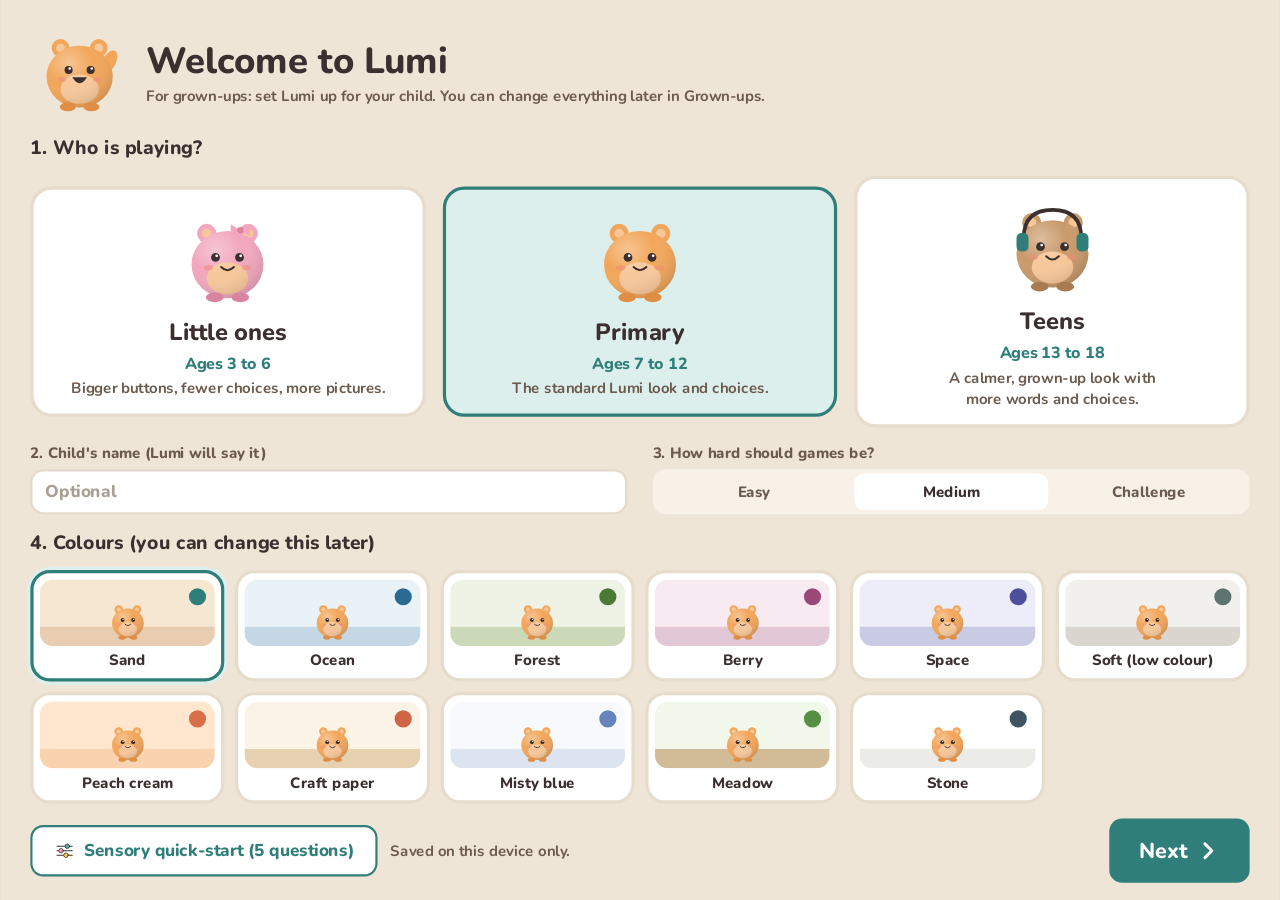
==== commit 87fa81f0: "Words never overlap: fit text to buttons, tidy story scenes, upright tablets, checked on every scree" ====
--- a/index.html
+++ b/index.html
@@ -18,6 +18,10 @@
   <link rel="stylesheet" href="css/games-life.css">
   <link rel="stylesheet" href="css/intro.css">
   <link rel="stylesheet" href="css/music.css">
+  <link rel="stylesheet" href="css/art.css">
+  <link rel="stylesheet" href="css/garden.css">
+  <link rel="stylesheet" href="css/support.css">
+  <link rel="stylesheet" href="css/toolkit.css">
   <link rel="stylesheet" href="css/games-fun.css">
   <link rel="stylesheet" href="css/rhythm-kitchen.css">
   <link rel="stylesheet" href="css/games-adventure.css">
@@ -105,6 +109,12 @@
   <script src="js/focus.js"></script>
   <script src="js/grownups-plus.js"></script>
   <script src="js/music.js"></script>
+  <script src="js/art.js"></script>
+  <script src="js/garden.js"></script>
+  <script src="js/support.js"></script>
+  <script src="js/toolkit.js"></script>
+  <script src="js/access.js"></script>
+  <script src="js/fittext.js"></script>
   <script src="js/rhythm-kitchen.js"></script>
   <script src="js/intro.js"></script>
   <script src="js/main.js"></script>
--- a/css/styles.css
+++ b/css/styles.css
@@ -56,6 +56,9 @@
   padding: env(safe-area-inset-top, 0px) env(safe-area-inset-right, 0px) env(safe-area-inset-bottom, 0px) env(safe-area-inset-left, 0px);
 }
 body { transition: background-color 0.3s ease; }
+/* no lonely word on the last line: short labels are balanced, longer text avoids a single word on its own line */
+#stage { text-wrap: pretty; }
+#stage button, #stage b, #stage h1, #stage h2, #stage h3, #stage .label, #stage .sx-bubble, #stage .sx-choice span { text-wrap: balance; }
 #stage {
   position: relative;
   flex: none;
@@ -220,7 +223,7 @@
 .thought-dot.sm { width: 16px; height: 16px; }
 
 /* ------------------------------------------------------------ feelings */
-.qmark { width: 56px; height: 56px; border-radius: 50%; background: #F1ECFB; border: 3px solid var(--feel); display: flex; align-items: center; justify-content: center; font-size: 34px; color: #5B45A8; }
+.qmark { width: 56px; height: 56px; border-radius: 50%; background: #F1ECFB; border: 3px solid var(--feel); display: flex; align-items: center; justify-content: center; font-size: 34px; color: #5B45A8;  line-height: 1; }
 .feel-grid { display: grid; grid-template-columns: repeat(2, minmax(0, 1fr)); grid-template-rows: repeat(2, minmax(0, 1fr)); gap: 20px; }
 .feel-card { display: flex; flex-direction: column; align-items: center; justify-content: center; gap: 12px; border-radius: var(--r-lg); border: 4px solid; font-size: 32px; transition: transform 0.15s ease; }
 .feel-card.sel { border-width: 7px; outline: 7px solid #fff; outline-offset: -14px; }
@@ -608,8 +611,9 @@
 .sentence-empty { display: flex; align-items: center; gap: 10px; font-size: 18px; }
 .aac-ctrl { width: 76px; height: 92px; border-radius: 22px; background: #fff; border: 2px solid var(--border); color: var(--muted); display: flex; align-items: center; justify-content: center; flex: none; }
 .aac .say-btn { height: 92px; width: 116px; }
-.folder-col { width: 112px; display: flex; flex-direction: column; gap: 6px; flex: none; }
-.folder { flex: 1; display: flex; flex-direction: column; align-items: center; justify-content: center; gap: 2px; border-radius: 16px; background: #fff; border: 3px solid transparent; color: var(--fc); font-size: calc(13px * var(--ts, 1)); min-height: 0; }
+.folder-col { width: 112px; display: flex; flex-direction: column; gap: 6px; flex: none; min-height: 0; overflow-y: auto; scrollbar-width: none; }
+.folder-col::-webkit-scrollbar { display: none; }
+.folder { flex: 1 0 auto; display: flex; flex-direction: column; align-items: center; justify-content: center; gap: 2px; border-radius: 16px; background: #fff; border: 3px solid transparent; color: var(--fc); font-size: calc(13px * var(--ts, 1)); min-height: 50px; padding: 3px 2px; line-height: 1.1; text-align: center; }
 .folder.on { background: var(--fc); color: #fff; }
 .folder-ic { line-height: 0; }
 .aac-grid { flex: 1; display: grid; gap: 8px; min-width: 0; }
@@ -1184,7 +1188,7 @@
 .tb-foam { position: absolute; inset: 0; pointer-events: none; z-index: 6; }
 .foam-b { position: absolute; width: 18px; height: 18px; border-radius: 50%; background: rgba(255, 255, 255, 0.95); border: 2px solid #BFE3F7; animation: foam 2.4s ease-out forwards; }
 @keyframes foam { 0% { transform: scale(0.3); } 20% { transform: scale(1); } 100% { transform: scale(1.2) translateY(-10px); opacity: 0; } }
-.tb-brush { position: absolute; left: 600px; top: 150px; z-index: 20; line-height: 0; transform-origin: 40px 35px; }
+.tb-brush { position: absolute; left: 560px; top: 290px; z-index: 20; line-height: 0; transform-origin: 40px 35px; }
 .tb-brush:not(.ready) { opacity: 0.55; pointer-events: none; }
 .tb-paste { position: absolute; left: 640px; top: 290px; padding: 6px; border: 0; background: none; z-index: 8; }
 .tb-cup { position: absolute; left: 660px; top: 230px; padding: 0; border: 0; background: none; z-index: 8; }
@@ -1802,7 +1806,7 @@
 /* ---------------------------------------------------------------- v21: home language (lang.js) */
 .l2 { display: block; font-size: 0.72em; font-weight: 700; line-height: 1.15; color: var(--muted); margin-top: 2px; letter-spacing: 0; text-transform: none; }
 .word .word-label .l2 { font-size: 0.8em; }
-.folder .l2 { font-size: 0.78em; }
+.folder .l2 { font-size: 0.78em; display: block; line-height: 1.1; }
 .msg-chip .l2 { font-size: 0.7em; }
 .plan-card .label .l2 { font-size: 0.72em; }
 .feel-card .l2 { font-size: 0.68em; }
@@ -1912,7 +1916,7 @@
 .sx-glow { filter: drop-shadow(0 0 10px rgba(255, 210, 63, 0.95)); animation: sxPulse 1.4s ease-in-out infinite; }
 @keyframes sxPulse { 0%, 100% { transform: scale(1); } 50% { transform: scale(1.06); } }
 .reduce-motion .sx-glow, .reduce-motion .sx-lumi.walking > svg.lumi { animation: none; }
-.sx-bubble { position: absolute; z-index: 8; background: #fff; border-radius: 22px; padding: 12px 18px; overflow-wrap: anywhere; font-size: 20px; font-weight: 800; line-height: 1.25; color: var(--ink); box-shadow: 0 5px 0 rgba(90, 60, 40, 0.12); border: 3px solid #EFE6D8; }
+.sx-bubble { position: absolute; z-index: 8; background: #fff; border-radius: 22px; padding: 12px 18px; overflow-wrap: break-word; width: max-content; font-size: 20px; font-weight: 800; line-height: 1.25; color: var(--ink); box-shadow: 0 5px 0 rgba(90, 60, 40, 0.12); border: 3px solid #EFE6D8; }
 .sx-bubble::after { content: ''; position: absolute; width: 22px; height: 22px; background: #fff; border: 3px solid #EFE6D8; border-top: 0; border-left: 0; transform: rotate(45deg); }
 .sx-bubble.down::after { left: 40px; bottom: -13px; }
 .sx-bubble.left::after { left: -13px; top: 22px; transform: rotate(135deg); }
@@ -2613,3 +2617,38 @@
 @keyframes spIn { from { transform: translateY(16px); opacity: 0; } to { transform: none; opacity: 1; } }
 @keyframes spPulse { 0%, 100% { transform: scale(1); } 50% { transform: scale(1.05); } }
 @keyframes spSpark { 0% { transform: scale(0); opacity: 0; } 40% { transform: scale(1.5); opacity: 1; } 100% { transform: scale(1) translateY(-26px); opacity: 0; } }
+
+/* day scenes: a fixed stage, scaled to fit and standing on the bottom edge (routinegames.js fitScene) */
+.sg-frame { position: relative; overflow: hidden; }
+.sg-frame > .sg { position: absolute; left: 0; bottom: 0; width: 978px; height: 434px; flex: none; border-radius: 0; transform-origin: 0 100%; }
+
+/* day scenes: depth. A deeper floor with boards running away from you, a skirting line, light from the
+   window side, soft shadows under things that stand on the floor, and gently rounded props. */
+.sc .sc-floor { height: 28%; background-image: linear-gradient(rgba(255,255,255,.2), rgba(59,47,47,.08)); }
+.sc .sc-floor::before { content: ''; position: absolute; left: 0; right: 0; top: -9px; height: 9px; background: rgba(59,47,47,.12); box-shadow: 0 -4px 10px rgba(59,47,47,.06); }
+.sc .sc-floor::after { content: ''; position: absolute; inset: 0; background: repeating-linear-gradient(90deg, rgba(59,47,47,.07) 0 2px, transparent 2px 96px); transform: perspective(260px) rotateX(40deg); transform-origin: 50% 0; pointer-events: none; }
+.sc .sc-floor.sc-check::after { display: none; }
+.sc .sc-tiles { bottom: 28%; }
+.sc-wall::after { content: ''; position: absolute; inset: 0; background: radial-gradient(130% 100% at 15% 0%, rgba(255,255,255,.38), transparent 62%), linear-gradient(to bottom, transparent 50%, rgba(59,47,47,.07)); pointer-events: none; }
+.sc .sc-window { box-shadow: inset 0 6px 10px rgba(59,47,47,.18), 0 4px 0 rgba(59,47,47,.12); }
+.sc .sc-window::before { content: ''; position: absolute; left: -16px; right: -16px; bottom: -18px; height: 12px; border-radius: 4px; background: #fff; box-shadow: 0 4px 6px rgba(59,47,47,.14); }
+.sc-prop.grounded::after, .sc-lumi.grounded::after { content: ''; position: absolute; left: 10%; right: 10%; bottom: -7px; height: 16px; border-radius: 50%; background: radial-gradient(closest-side, rgba(59,47,47,.26), rgba(59,47,47,0)); z-index: -1; pointer-events: none; }
+.sc-lumi.grounded::after { left: 22%; right: 22%; bottom: 0; }
+.sc-prop { isolation: isolate; }
+.sg-frame .sg svg:not(.lumi) { filter: url(#lumi3d); }
+.sg-frame .sg .sg-turn svg, .sg-frame .sg .sc-say svg { filter: none; }
+
+/* ---- day scenes: small fixtures so nothing floats */
+.sc-prop.sc-deco { pointer-events: none; }
+.sc-hook { display: block; width: 100%; height: 100%; border-radius: 50%; background: radial-gradient(circle at 35% 35%, #fff, #B7C3CE 60%, #8F9CA8); box-shadow: 0 2px 3px rgba(59,47,47,.3); }
+.sc-pipe { display: block; width: 100%; height: 100%; background: linear-gradient(90deg, #AEB9C4, #F2F5F8 45%, #B7C3CE); border-left: 2px solid #3B2F2F; border-right: 2px solid #3B2F2F; }
+.sc-rug { display: block; width: 100%; height: 100%; border-radius: 50%; background: repeating-radial-gradient(ellipse at center, #CFE8D6 0 14px, #BADBC4 14px 28px); box-shadow: inset 0 -4px 8px rgba(59,47,47,.12); }
+.tb-counter { position: absolute; left: 540px; right: 0; top: 345px; bottom: 0; z-index: 2; border-radius: 14px 0 0 0; background: linear-gradient(180deg, #FAF7F2 0, #EDE5DA 16px, #CBB79F 16px, #D9C7B2 22px, #E6D7C4 100%); box-shadow: 0 -2px 0 #3B2F2F, -2px 0 0 #3B2F2F, inset 0 6px 10px rgba(255,255,255,.6); }
+.tb-counter::after { content: ''; position: absolute; left: 50%; top: 34px; width: 3px; bottom: 0; background: rgba(59,47,47,.35); }
+.tb-paste { top: 282px; left: 760px; }
+.tb-cup { top: 228px; left: 870px; }
+
+/* short labels stay on one line (fittext.js makes them a little smaller if they do not fit) */
+.bar .time-chip span, .bar .primary span, .sg-together span, .sg-skip span, .pat-cell .qmark { white-space: nowrap; }
+.bar .sg-label { min-width: 0; text-wrap: balance; }
+.pat-cell .qmark { font-size: 52px; }
--- a/css/games-life.css
+++ b/css/games-life.css
@@ -220,3 +220,44 @@
 .hk-cook .ck-bit { width: 22px; height: 22px; margin: -11px; }
 .hk-cook .ev-meter { width: 260px; }
 .hk-cook-title { font-size: 22px; font-weight: 900; color: #B4572E; }
+
+/* Hawker uncle: each dish is made its own way (tg-primary.js COOK) */
+.ck-seg.chicken { background: linear-gradient(#E3A85C 0 20%, var(--c) 20% 100%); }
+.ck-seg.chicken.last::after { content: ''; position: absolute; right: -40px; top: 50%; width: 46px; height: 18px; margin-top: -9px; border-radius: 9px; background: #FFF8EC; border: 3px solid #D9C9B4; }
+.ck-seg.toast { height: 92px; background: linear-gradient(#F7DCA4 0 70%, #8FB56A 70% 84%, #F7DCA4 84%); border-color: var(--d); }
+.ck-seg.toast.first { border-radius: 14px 0 0 14px; } .ck-seg.toast.last { border-radius: 0 14px 14px 0; }
+.hk-cook .ck-seg.toast { height: 72px; }
+.hk-steps { display: flex; gap: 8px; }
+.hk-steps span { display: flex; align-items: center; gap: 4px; height: 34px; padding: 0 12px; border-radius: 17px; background: #fff; border: 2px solid #F0D9C7; font-size: 15px; font-weight: 800; color: var(--muted); }
+.hk-steps span.on { border-color: #B4572E; color: #B4572E; } .hk-steps span.done { background: #E7F3E1; border-color: #9CCB7A; color: #4F8A3F; }
+/* the hot flat pan for prata */
+.hk-rub.pan { background: radial-gradient(circle, #555D69 0 72%, #2F3640 73% 100%); }
+.hk-prata { position: absolute; inset: 12%; border-radius: 50%; background: #F6E7C8; border: 5px solid #E3CFA0; }
+.hk-prata i { position: absolute; inset: 0; border-radius: 50%; background: radial-gradient(circle at 40% 40%, #F3C772, #DFA14B 60%, #C9853A); opacity: var(--p, 0); }
+.hk-flipper { width: 90px; height: 54px; margin: -27px -45px; border-radius: 10px; background: #D9DEE3; border-color: #8A94A0; }
+/* the bowl for ice kachang: the ice grows as you shave */
+.hk-rub.ice { background: radial-gradient(circle, #F4F8FB 0 66%, #B9A6E0 67% 100%); border-color: #8E78C9; cursor: grab; }
+.hk-rub.ice::after, .hk-rub.cup::after { display: none; }
+.hk-ice { position: absolute; inset: 14%; border-radius: 50%; background: radial-gradient(circle at 42% 36%, #fff 0 30%, #E3ECF3 70%, #CFDCE7); transition: transform 0.15s linear; }
+.hk-ice i { position: absolute; border-radius: 50%; opacity: calc((var(--p, 0) - 0.55) * 2.4); }
+.hk-ice i.r { left: 18%; top: 22%; width: 44%; height: 34%; background: #F26B8A; }
+.hk-ice i.g { right: 16%; bottom: 20%; width: 40%; height: 30%; background: #7CC26A; }
+.hk-shaver { border-radius: 14px; background: #EEF4F8; border-color: #9FB2C2; }
+/* a cup of Milo from above: the powder disappears as you stir */
+.hk-rub.cup { background: radial-gradient(circle, #8A5A3C 0 60%, #FFFFFF 61% 74%, #DCE3E8 75% 100%); border-color: #B9C4CE; }
+.hk-milo { position: absolute; inset: 0; }
+.hk-milo i { position: absolute; width: 26px; height: 18px; border-radius: 50%; background: #C79A6B; opacity: calc(1 - var(--p, 0)); }
+.hk-milo i:nth-child(1) { left: 30%; top: 32%; } .hk-milo i:nth-child(2) { left: 56%; top: 40%; } .hk-milo i:nth-child(3) { left: 38%; top: 58%; } .hk-milo i:nth-child(4) { left: 60%; top: 62%; width: 18px; }
+.hk-spoon { width: 40px; height: 40px; margin: -20px; background: #D9DEE3; border-color: #8A94A0; }
+
+/* Lumi's kitchen: real food at each stage */
+.ck-pack { display: inline-block; }
+.ck-need { display: flex; flex-direction: column; align-items: center; gap: 2px; }
+.ck-need i { font-style: normal; font-size: 14px; font-weight: 800; color: var(--muted); text-transform: capitalize; }
+.ck-food-art { display: block; width: 200px; height: 150px; }
+.ck-bowl .ck-food-art { width: 190px; height: 142px; }
+.ck-need { height: 92px; }
+
+/* the shop: things stand on both shelves, never all on one */
+.sp-shelf { grid-template-rows: 1fr 1fr; }
+.sp-shelf.n4 { grid-template-columns: repeat(2, 1fr); }
--- a/css/music.css
+++ b/css/music.css
@@ -96,3 +96,60 @@
 .mu-lvl svg { margin: 0 -2px; }
 .mu-drum.cym { background: var(--c); }
 .mu-inst { gap: 6px; padding: 0 8px; } .mu-inst svg { width: 40px; height: 40px; } .mu-inst b { font-size: 17px; }
+
+/* ---- detailed, softly 3D instruments */
+/* drums: a drum head with chrome rim and tuning bolts sitting on a shell you can see */
+.mu-kit .mu-drum { background: none; border: 0; box-shadow: none; isolation: isolate; }
+.mu-kit .dr-shell { position: absolute; left: 4%; right: 4%; top: 50%; height: 64%; z-index: 0; border-radius: 0 0 50% 50% / 0 0 24% 24%; background: linear-gradient(90deg, rgba(0,0,0,.3), rgba(0,0,0,0) 20%, rgba(255,255,255,.38) 40%, rgba(255,255,255,0) 56%, rgba(0,0,0,.32)), var(--d); box-shadow: 0 12px 16px rgba(59,47,47,.18); pointer-events: none; }
+.mu-kit .dr-shell::before { content: ''; position: absolute; left: 0; right: 0; bottom: 0; height: 18%; border-radius: inherit; background: linear-gradient(90deg, #8F9CA8, #F2F5F8 42%, #A9B4BF 70%, #7F8C98); }
+.mu-kit .dr-shell::after { content: ''; position: absolute; left: 6%; right: 6%; top: 36%; height: 30%; background: repeating-linear-gradient(90deg, transparent 0 8%, #E9EEF2 8% 11%, #A9B4BF 11% 12%, transparent 12% 21%); }
+.mu-kit .dr-head { position: absolute; inset: 0; z-index: 1; display: flex; align-items: center; justify-content: center; border-radius: 50%; border: 9px solid #D3DAE1; background: radial-gradient(circle at 36% 30%, #fff 0, #FFFDF8 36%, var(--c) 100%); box-shadow: inset 0 0 0 3px #A9B4BF, inset 0 -10px 16px rgba(59,47,47,.12), 0 0 0 4px #8F9CA8; }
+.mu-kit .dr-head::before { content: ''; position: absolute; inset: -9px; border-radius: 50%; background: repeating-conic-gradient(#7F8C98 0 5deg, transparent 5deg 45deg); -webkit-mask: radial-gradient(farthest-side, transparent calc(100% - 9px), #000 calc(100% - 9px)); mask: radial-gradient(farthest-side, transparent calc(100% - 9px), #000 calc(100% - 9px)); }
+.mu-kit .dr-head b { position: relative; font-size: 26px; }
+/* cymbals: grooved bronze on a stand */
+.mu-kit .dr-stand { position: absolute; left: 50%; top: 50%; width: 10px; margin-left: -5px; height: 110%; z-index: 0; border-radius: 5px; background: linear-gradient(90deg, #7F8C98, #F2F5F8 50%, #8F9CA8); pointer-events: none; }
+.mu-kit .dr-stand::after { content: ''; position: absolute; left: -36px; bottom: 0; width: 82px; height: 9px; border-radius: 5px; background: #8F9CA8; }
+.mu-kit .dr-cym { position: absolute; inset: 0; z-index: 1; display: flex; align-items: center; justify-content: center; border-radius: 50%; background: radial-gradient(circle, #8A6512 0 5%, #E8C35A 5.5% 13%, transparent 13.5%), repeating-radial-gradient(circle, rgba(255,255,255,.22) 0 2px, rgba(120,80,0,.12) 2px 5px), radial-gradient(circle at 34% 28%, #FFF7D6 0, var(--c) 42%, var(--d) 100%); box-shadow: 0 6px 0 #A57E16, 0 14px 18px rgba(59,47,47,.18); }
+.mu-kit .dr-cym b { font-size: 26px; text-shadow: 0 1px 0 rgba(255,255,255,.6); }
+/* xylophone: coloured bars nailed onto a wooden frame */
+.mu-xylo { position: relative; max-width: 880px; margin: 0 auto; padding: 0 2%; }
+.mu-xylo .xy-frame { position: absolute; inset: 0; width: 100%; height: 100%; filter: drop-shadow(0 6px 4px rgba(59,47,47,.18)); pointer-events: none; }
+.mu-xylo .mu-bar { position: relative; z-index: 1; align-items: center; padding: 0; border-radius: 16px; background: linear-gradient(90deg, rgba(255,255,255,.42) 0, rgba(255,255,255,.1) 28%, rgba(255,255,255,0) 60%, rgba(0,0,0,.12) 100%), var(--c); box-shadow: inset 0 4px 0 rgba(255,255,255,.5), inset 0 -9px 0 rgba(0,0,0,.13), 0 8px 0 rgba(59,47,47,.16), 0 16px 18px rgba(59,47,47,.12); }
+.mu-xylo .mu-bar::before, .mu-xylo .mu-bar::after { content: ''; position: absolute; left: 50%; width: 14px; height: 14px; margin-left: -7px; border-radius: 50%; background: radial-gradient(circle at 35% 30%, #fff 0, #C9D2DA 45%, #7F8C98 100%); box-shadow: 0 2px 2px rgba(59,47,47,.3); }
+.mu-xylo .mu-bar::before { top: 14%; } .mu-xylo .mu-bar::after { bottom: 14%; }
+.mu-xylo .mu-bar b { text-shadow: 0 1px 0 rgba(255,255,255,.45); }
+/* piano: wooden case, red felt, rounded keys and glossy black keys */
+.mu-piano { padding-top: 46px; }
+.mu-piano::before { content: ''; position: absolute; left: -4px; right: -4px; top: 0; height: 40px; border-radius: 16px 16px 4px 4px; background: linear-gradient(180deg, #B07C50, #7A4E2C); box-shadow: inset 0 3px 0 rgba(255,255,255,.28), 0 4px 6px rgba(59,47,47,.2); }
+.mu-piano::after { content: ''; position: absolute; left: 0; right: 0; top: 38px; height: 7px; border-radius: 3px; background: #C2577A; }
+.mu-piano .mu-key { border: 3px solid #D9C9B4; border-top: 0; border-radius: 0 0 18px 18px; background: linear-gradient(180deg, #EDE5DA 0, #fff 14%, #fff 72%, #F6F1EA 100%); box-shadow: inset 0 -7px 0 #EFE6DA, 0 9px 0 #CDBBA4, 0 16px 18px rgba(59,47,47,.12); }
+.mu-piano .mu-key i { background: radial-gradient(circle at 34% 30%, rgba(255,255,255,.75), rgba(255,255,255,0) 46%), var(--c); box-shadow: 0 3px 0 rgba(59,47,47,.18); }
+.mu-piano .mu-black { top: 45px; height: 52%; border-radius: 0 0 10px 10px; background: linear-gradient(90deg, #241D1B, #5A4E4A 30%, #3A312E 70%, #1A1413); box-shadow: 0 8px 0 #1A1413, 0 14px 16px rgba(0,0,0,.25); }
+.mu-piano .mu-black::after { content: ''; position: absolute; left: 20%; right: 20%; top: 5%; height: 46%; border-radius: 4px; background: linear-gradient(180deg, rgba(255,255,255,.22), rgba(255,255,255,0)); pointer-events: none; }
+/* ukulele: body, sound hole and bridge, fretboard, headstock with pegs */
+.mu-uke { container-type: size; }
+.mu-uke .uke-body { position: absolute; left: 1%; top: 4%; height: 92%; width: auto; aspect-ratio: 1.35; z-index: 0; filter: drop-shadow(0 10px 10px rgba(59,47,47,.18)); pointer-events: none; }
+.mu-uke .uke-neck { position: absolute; left: calc(1cqw + 100cqh); right: 0; top: 30%; height: 56%; z-index: 1; border-radius: 6px 0 0 6px; pointer-events: none;
+  background: radial-gradient(circle, #F7F1E6 0 6px, transparent 7px) 22% 50% / 100% 100% no-repeat, radial-gradient(circle, #F7F1E6 0 6px, transparent 7px) 44% 50% / 100% 100% no-repeat, radial-gradient(circle, #F7F1E6 0 6px, transparent 7px) 66% 50% / 100% 100% no-repeat,
+    repeating-linear-gradient(90deg, transparent 0 calc(11% - 4px), #C9D2DA calc(11% - 4px) calc(11% - 1px), #7F8C98 calc(11% - 1px) 11%), linear-gradient(180deg, #7A4E2C, #5A3820 50%, #4A2C18); box-shadow: 0 8px 10px rgba(59,47,47,.2); }
+.mu-uke .uke-head { position: absolute; right: 0; top: -16%; bottom: -16%; width: 8%; border-radius: 10px 4px 4px 10px; background: radial-gradient(circle, #fff 0 5px, #C9D2DA 6px 8px, transparent 9px) 50% 0 / 100% 25% repeat-y, linear-gradient(90deg, #6B4425, #8A5A34 60%, #6B4425); }
+.mu-uke .mu-string { left: calc(1cqw + 24cqh); right: 8%; height: 14%; z-index: 2; padding-right: 2%; }
+.mu-uke .mu-string i { height: 7px; margin-top: -3px; background: linear-gradient(180deg, rgba(255,255,255,.55), rgba(255,255,255,0) 60%), var(--c); box-shadow: 0 4px 3px rgba(59,47,47,.28); }
+.mu-uke .mu-string b { box-shadow: 0 4px 0 rgba(59,47,47,.18); }
+.mu-uke .mu-uke-body { display: none; }
+/* kompang: skin with a soft dome, brass tacks, wooden frame with depth */
+.mu-kompang .mu-rim { position: relative; border: 16px solid transparent; background: radial-gradient(circle at 38% 30%, #FFFFFF 0, #F8EEDF 50%, #E9D6BA 84%, #D3B48E 100%) padding-box, repeating-radial-gradient(circle, #9B6B43 0 3px, #AD7D52 3px 6px) border-box; box-shadow: inset 0 0 0 3px #7A4E2C, 0 14px 0 #6B4425, 0 22px 26px rgba(59,47,47,.2); }
+.mu-kompang .mu-rim::before { content: ''; position: absolute; inset: 4px; border-radius: 50%; background: repeating-conic-gradient(#C99A3E 0 2.6deg, transparent 2.6deg 12deg); -webkit-mask: radial-gradient(farthest-side, transparent calc(100% - 8px), #000 calc(100% - 8px)); mask: radial-gradient(farthest-side, transparent calc(100% - 8px), #000 calc(100% - 8px)); pointer-events: none; }
+.mu-kompang .mu-rim b { position: relative; margin-top: 3%; }
+.mu-kompang .mu-skin { border: 4px dashed rgba(155, 107, 67, .38); background: radial-gradient(circle at 40% 34%, #FFFFFF 0, #FCF5EA 62%, #F3E4CF 100%); }
+/* shakers: round, painted, with wooden handles */
+.mu-shakers .mu-maraca { border-width: 6px; background: radial-gradient(circle at 33% 26%, rgba(255,255,255,.78) 0, rgba(255,255,255,0) 30%), radial-gradient(circle at 62% 74%, rgba(0,0,0,0) 38%, rgba(0,0,0,.2) 100%), radial-gradient(circle, rgba(255,255,255,.75) 0 5px, transparent 6px) 0 63% / 30px 30px repeat-x, linear-gradient(180deg, transparent 54%, rgba(255,255,255,.6) 54% 57%, transparent 57% 69%, rgba(255,255,255,.6) 69% 72%, transparent 72%), var(--c); box-shadow: 0 16px 20px rgba(59,47,47,.16); }
+.mu-shakers .mu-maraca i { width: 30px; margin-left: -15px; background: linear-gradient(90deg, #8A6A4A, #E0BE92 45%, #A57A50); box-shadow: 0 8px 10px rgba(59,47,47,.18); }
+.mu-shakers .mu-maraca i::before { content: ''; position: absolute; left: -7px; right: -7px; top: 0; height: 14px; border-radius: 7px; background: var(--d); }
+.mu-shakers .mu-maraca b { position: relative; z-index: 1; }
+.mu-kit .dr-cym { align-items: flex-end; padding-bottom: 14%; }
+/* ukulele keeps its shape on any screen: everything is sized from --bh (the body height) */
+.mu-uke { --bh: min(92cqh, 44cqw); --sp: calc(var(--bh) * .15); }
+.mu-uke .uke-body { top: calc(50% - var(--bh) * .49); height: var(--bh); }
+.mu-uke .uke-neck { left: calc(1cqw + var(--bh) * 1.087); top: calc(50% - var(--bh) * .3); height: calc(var(--bh) * .6); }
+.mu-uke .mu-string { left: calc(1cqw + var(--bh) * .26); height: var(--sp); margin-top: calc(var(--sp) / -2); }
--- a/css/art.css
+++ b/css/art.css
@@ -0,0 +1,107 @@
+/* art.css: the Art studio (js/art.js) */
+.ar-screen { background: #FDF0E6; }
+.ar-body { gap: 14px; min-height: 0; }
+.ar-main { gap: 12px; min-width: 0; min-height: 0; }
+.ar-count { font-style: normal; min-width: 30px; height: 30px; padding: 0 8px; border-radius: 15px; background: #F28DB2; color: #fff; font-size: 17px; display: grid; place-items: center; }
+/* the bar above the paper */
+.ar-bar { flex: none; display: flex; align-items: center; gap: 12px; height: 100px; padding: 0 14px 0 6px; border-radius: 28px; background: #fff; box-shadow: 0 4px 0 rgba(59, 47, 47, 0.08); }
+.ar-lumi { flex: none; display: flex; }
+.ar-lumi.hop { animation: muBop 0.25s ease; }
+.ar-msg { font-size: 22px; font-weight: 800; color: var(--muted); min-width: 0; overflow: hidden; text-overflow: ellipsis; white-space: nowrap; }
+.ar-btn { flex: none; width: 62px; height: 62px; border-radius: 20px; background: #F6EEE6; color: var(--ink); display: grid; place-items: center; box-shadow: 0 4px 0 #E3D3C2; }
+.ar-btn:disabled { opacity: .4; }
+.ar-btn:active, .ar-save:active, .ar-chip:active { transform: translateY(3px); box-shadow: none; }
+.ar-save { flex: none; display: flex; align-items: center; gap: 8px; height: 62px; padding: 0 22px; border-radius: 20px; background: var(--teal); color: #fff; font-size: 22px; font-weight: 900; box-shadow: 0 5px 0 var(--teal-dark); }
+.ar-save svg { width: 30px; height: 30px; }
+.ar-save.glow { animation: arGlow 1.4s ease-in-out infinite; }
+.ar-chip { flex: none; display: flex; align-items: center; gap: 8px; height: 62px; padding: 0 16px; border-radius: 20px; background: #FFF4D6; color: #8A6512; font-size: 19px; font-weight: 900; box-shadow: 0 4px 0 #EED9A0; }
+.ar-chip.on { background: #F6D24A; color: #3B2F2F; box-shadow: 0 4px 0 #C99A1E; }
+.ar-dotic { width: 22px; height: 22px; border-radius: 50%; background: conic-gradient(#EF6F5E 0 25%, #F6D24A 0 50%, #7CC46A 0 75%, #5E9BE0 0); border: 2px solid #3B2F2F; }
+/* the paper: a sheet resting on the table */
+.ar-paper { display: flex; align-items: center; justify-content: center; padding: 12px; background: #F4E3D2; min-height: 0; }
+.ar-page { width: 100%; height: 100%; display: block; filter: drop-shadow(0 6px 8px rgba(59, 47, 47, 0.18)); }
+.ar-page .ar-part { cursor: pointer; transition: fill 0.15s ease; }
+.ar-page .ar-part.pop { animation: arPop 0.3s ease; transform-box: fill-box; transform-origin: center; }
+.ar-dot circle:last-child { animation: arDotPulse 1.8s ease-in-out infinite; transform-box: fill-box; transform-origin: center; }
+.ar-paper.paint canvas { display: block; border-radius: 10px; background: #fff; box-shadow: 0 8px 14px rgba(59, 47, 47, 0.18), 0 0 0 1px rgba(59, 47, 47, 0.06); touch-action: none; cursor: crosshair; }
+/* the left side: pages or tools */
+.ar-side { flex: none; width: 150px; display: flex; flex-direction: column; gap: 8px; min-height: 0; overflow-y: auto; }
+.ar-thumb { flex: 1; min-height: 70px; display: flex; flex-direction: column; align-items: center; justify-content: center; gap: 2px; padding: 6px; border-radius: 18px; background: #fff; border: 4px solid #fff; box-shadow: 0 4px 0 rgba(59, 47, 47, 0.08); }
+.ar-thumb.on { border-color: #E07A5F; background: #FFF1EA; }
+.ar-mini { width: 100%; height: auto; max-height: calc(100% - 22px); flex: 1; min-height: 0; border-radius: 8px; }
+.ar-thumb b { font-size: 15px; font-weight: 900; color: var(--ink); line-height: 1; }
+.ar-tool { flex: 1; min-height: 56px; display: flex; align-items: center; gap: 8px; padding: 0 10px; border-radius: 18px; background: #fff; border: 4px solid #fff; box-shadow: 0 4px 0 rgba(59, 47, 47, 0.08); }
+.ar-tool b { font-size: 17px; font-weight: 900; color: var(--ink); }
+.ar-tool.on { border-color: #E07A5F; background: #FFF1EA; }
+.ar-sizes { flex: none; display: flex; gap: 6px; height: 56px; }
+.ar-sizes button { flex: 1; border-radius: 14px; background: #fff; display: grid; place-items: center; }
+.ar-sizes button i { border-radius: 50%; background: #3B2F2F; }
+.ar-sizes .on { background: #E07A5F; } .ar-sizes .on i { background: #fff; }
+.ar-stamps { display: flex; gap: 8px; }
+.ar-stamps button { width: 62px; height: 62px; border-radius: 18px; background: #F6EEE6; display: grid; place-items: center; }
+.ar-stamps button.on { background: #FFE3D8; box-shadow: inset 0 0 0 4px #E07A5F; }
+/* crayons: round wax tips, paper wrappers, a soft shine */
+.ar-crayons { flex: none; width: 132px; display: grid; grid-template-columns: 1fr 1fr; grid-auto-rows: minmax(0, 1fr); gap: 8px 10px; padding: 10px 8px; border-radius: 24px; background: #fff; box-shadow: 0 4px 0 rgba(59, 47, 47, 0.08); min-height: 0; }
+.ar-crayon { position: relative; border-radius: 12px 12px 8px 8px; transition: transform 0.12s ease; min-height: 0; }
+.ar-crayon i { position: absolute; left: 14%; right: 14%; top: 22%; bottom: 0; border-radius: 4px 4px 8px 8px; border: 2px solid rgba(59, 47, 47, .55); background: linear-gradient(90deg, rgba(0,0,0,.14), rgba(255,255,255,.35) 35%, rgba(255,255,255,0) 55%, rgba(0,0,0,.12)), linear-gradient(180deg, transparent 0 30%, rgba(255,255,255,.75) 30% 36%, transparent 36% 64%, rgba(255,255,255,.75) 64% 70%, transparent 70%), var(--c); }
+.ar-crayon::before { content: ''; position: absolute; left: 26%; right: 26%; top: 0; height: 26%; border-radius: 50% 50% 3px 3px; border: 2px solid rgba(59, 47, 47, .55); border-bottom: 0; background: linear-gradient(90deg, rgba(0,0,0,.1), rgba(255,255,255,.45) 40%, rgba(0,0,0,.08)), var(--c); }
+.ar-crayon.on { transform: translateY(-6px) scale(1.12); }
+.ar-crayon.on::after { content: ''; position: absolute; left: 50%; bottom: -9px; width: 10px; height: 10px; margin-left: -5px; border-radius: 50%; background: #3B2F2F; }
+/* My art: a wall of framed pictures */
+.ar-wall { display: grid; grid-template-columns: repeat(4, minmax(0, 1fr)); grid-auto-rows: minmax(0, 1fr); gap: 22px; padding: 18px 10px; min-height: 0; overflow-y: auto; border-radius: 28px; background: repeating-linear-gradient(90deg, #FBEFE2 0 60px, #F7E7D6 60px 120px); }
+.ar-frame { position: relative; padding: 12px; border-radius: 8px; background: linear-gradient(135deg, #C99568, #A8744A 50%, #8A5A34); box-shadow: inset 0 0 0 3px #6B4425, inset 0 2px 0 rgba(255,255,255,.35), 0 10px 14px rgba(59,47,47,.22); transform: rotate(var(--tilt, 0deg)); display: flex; }
+.ar-frame img { width: 100%; height: 100%; object-fit: cover; border-radius: 3px; box-shadow: 0 0 0 4px #FFFDF8, inset 0 0 6px rgba(0,0,0,.2); background: #fff; }
+.ar-frame::before { content: ''; position: absolute; top: -16px; left: 50%; width: 14px; height: 14px; margin-left: -7px; border-radius: 50%; background: radial-gradient(circle at 35% 30%, #fff, #9AA6B2); box-shadow: 0 2px 2px rgba(0,0,0,.25); }
+.ar-view { gap: 12px; min-height: 0; }
+.ar-bigframe { display: flex; align-items: center; justify-content: center; min-height: 0; padding: 20px; border-radius: 28px; background: repeating-linear-gradient(90deg, #FBEFE2 0 60px, #F7E7D6 60px 120px); }
+.ar-frame.big { height: 100%; aspect-ratio: 4 / 3; max-width: 100%; padding: 18px; transform: none; }
+.ar-empty { align-items: center; justify-content: center; gap: 12px; text-align: center; }
+.ar-empty b { font-size: 30px; font-weight: 900; }
+.ar-empty .muted { font-size: 20px; }
+@keyframes arPop { 0% { transform: scale(1); } 40% { transform: scale(1.05); } 100% { transform: scale(1); } }
+@keyframes arDotPulse { 0%, 100% { transform: scale(1); } 50% { transform: scale(1.25); } }
+@keyframes arGlow { 0%, 100% { box-shadow: 0 5px 0 var(--teal-dark), 0 0 0 0 rgba(244, 211, 94, .9); } 50% { box-shadow: 0 5px 0 var(--teal-dark), 0 0 0 10px rgba(244, 211, 94, 0); } }
+.ar-msg { white-space: normal; display: -webkit-box; -webkit-line-clamp: 2; -webkit-box-orient: vertical; font-size: 20px; line-height: 1.15; }
+.ar-wall { grid-auto-rows: max-content; align-content: start; }
+.ar-wall .ar-frame { aspect-ratio: 4 / 3; }
+
+/* ---- the pencil case (materials to buy with stars) */
+.ar-crayons { grid-template-rows: auto; }
+.ar-case-btn { grid-column: 1 / -1; display: flex; flex-direction: column; align-items: center; gap: 0; padding: 4px 2px 6px; border-radius: 16px; background: linear-gradient(180deg, #FFE9DE, #F8D3C2); box-shadow: inset 0 2px 0 rgba(255,255,255,.6), 0 4px 0 #E2B6A2; }
+.ar-case-btn svg { width: 46px; height: 46px; }
+.ar-case-btn b { font-size: 13px; font-weight: 900; line-height: 1.05; color: #8A3F27; text-align: center; }
+.ar-paper { position: relative; }
+.ar-case { position: absolute; inset: 14px; z-index: 5; display: flex; flex-direction: column; gap: 12px; padding: 16px; border-radius: 26px; background: #FFFDF8; box-shadow: 0 18px 36px rgba(59,47,47,.25); animation: inPop .2s ease both; }
+.ar-case-head { display: flex; align-items: center; gap: 12px; }
+.ar-case-head b { font-size: 26px; font-weight: 900; }
+.ar-case-head .muted { flex: 1; font-size: 18px; font-weight: 700; }
+.ar-mats { flex: 1; min-height: 0; display: grid; grid-template-columns: repeat(4, minmax(0, 1fr)); grid-auto-rows: minmax(0, 1fr); gap: 12px; }
+.ar-mat { display: flex; flex-direction: column; align-items: center; justify-content: center; gap: 4px; padding: 8px 6px; border-radius: 20px; background: #fff; border: 4px solid #F3E7DA; box-shadow: 0 5px 0 rgba(59,47,47,.08); min-height: 0; }
+.ar-mat svg { width: 60px; height: 60px; max-height: 50%; filter: drop-shadow(0 4px 3px rgba(59,47,47,.18)); }
+.ar-mat b { font-size: 16px; font-weight: 900; line-height: 1.05; text-align: center; }
+.ar-mat-st { display: flex; align-items: center; gap: 4px; font-size: 16px; font-weight: 900; color: #3C6E30; }
+.ar-mat.on { border-color: #4F8A3F; background: #EEF7E6; }
+.ar-mat.locked { opacity: .6; }
+.ar-mat.want { border-color: #E0A21E; background: #FFF6DA; animation: arGlow 1.4s ease-in-out infinite; }
+.ar-use { padding: 4px 12px; border-radius: 12px; background: #EEF7E6; color: #3C6E30; }
+.ar-buyit { display: flex; align-items: center; gap: 2px; padding: 4px 12px; border-radius: 12px; background: var(--teal); color: #fff; }
+.ar-buyit.faded { opacity: .5; }
+.ar-page .glit { animation: arTwinkle 2.4s ease-in-out infinite; }
+@keyframes arTwinkle { 0%, 100% { filter: url(#arSoft) brightness(1); } 50% { filter: url(#arSoft) brightness(1.12); } }
+/* ---- hang a picture from My art */
+.ar-bigframe { position: relative; }
+.ar-hang { position: absolute; left: 50%; top: 14px; transform: translateX(-50%); z-index: 3; display: flex; align-items: center; gap: 10px; padding: 10px 14px; border-radius: 24px; background: #fff; box-shadow: 0 10px 24px rgba(59,47,47,.2); white-space: nowrap; }
+.ar-hang b { font-size: 20px; font-weight: 900; }
+.ar-hang-f { width: 84px; height: 84px; border-radius: 18px; background: #F6EEE6; display: grid; place-items: center; }
+.ar-hang-f.on { box-shadow: inset 0 0 0 4px #4F8A3F; background: #EEF7E6; }
+/* ---- Room > Art: pick the picture for a frame */
+.size-btn.frame-pic { background: #FFE9DE; color: #C9573A; }
+.frame-strip { display: flex; align-items: center; gap: 10px; height: 104px; padding: 0 12px; overflow-x: auto; border-radius: var(--r-md); background: #fff; border: 3px solid #F8D3C2; }
+.frame-thumb { flex: none; width: 104px; height: 80px; padding: 5px; border-radius: 12px; background: #fff; box-shadow: 0 4px 0 rgba(59,47,47,.12); }
+.frame-thumb img { width: 100%; height: 100%; object-fit: cover; border-radius: 7px; display: block; }
+.frame-thumb.on { box-shadow: 0 0 0 4px #4F8A3F; }
+.frame-strip.empty { justify-content: center; }
+.frame-strip.empty b { font-size: 20px; font-weight: 900; }
+.ar-stamps { flex: 1 1 auto; min-width: 0; overflow-x: auto; scrollbar-width: none; gap: 6px; padding: 2px; }
+.ar-stamps button { flex: none; width: 54px; height: 54px; }
+.ar-stamps button svg { width: 30px; height: 30px; }
--- a/css/garden.css
+++ b/css/garden.css
@@ -0,0 +1,69 @@
+/* garden.css: Lumi's garden (js/garden.js) */
+.gd-screen { background: #EAF5E2; }
+.gd-body { gap: 14px; min-height: 0; }
+.gd-msg { display: flex; align-items: center; min-width: 0; height: 60px; padding: 0 18px; border-radius: 20px; background: #fff; box-shadow: 0 4px 0 rgba(59, 47, 47, 0.08); font-size: 21px; font-weight: 800; color: var(--ink); }
+.gd-msg > span { overflow: hidden; text-overflow: ellipsis; white-space: nowrap; }
+.gd-scene { position: relative; min-height: 0; padding: 0; background: linear-gradient(180deg, #A9D8F5, #BFE3F7 60%, #E8F5FB); }
+.gd-svg { position: absolute; inset: 0; width: 100%; height: 100%; display: block; }
+.gd-svg [data-a] { cursor: pointer; }
+/* the planting steps, like a little picture timetable */
+.gd-steps { display: flex; gap: 8px; width: 100%; }
+.gd-step { flex: 1; display: flex; align-items: center; gap: 6px; height: 50px; padding: 0 10px; border-radius: 16px; background: #F3F7EE; color: var(--muted); font-size: 18px; font-weight: 900; opacity: .7; }
+.gd-step b { flex: none; width: 30px; height: 30px; border-radius: 50%; display: grid; place-items: center; background: #DDE8D2; color: #4F8A3F; font-size: 17px; }
+.gd-step.now { background: #FFF4D6; color: var(--ink); opacity: 1; box-shadow: inset 0 0 0 3px #F6D24A; }
+.gd-step.now b { background: #F6D24A; color: var(--ink); }
+.gd-step.done { opacity: 1; color: #4F8A3F; } .gd-step.done b { background: #4F8A3F; color: #fff; }
+/* tools and basket */
+.gd-side { flex: none; width: 150px; display: flex; flex-direction: column; gap: 10px; min-height: 0; }
+.gd-tool { flex: 1; min-height: 0; display: flex; flex-direction: column; align-items: center; justify-content: center; gap: 2px; border-radius: 22px; background: #fff; border: 4px solid #fff; box-shadow: 0 5px 0 rgba(59, 47, 47, 0.1); touch-action: none; transition: transform .12s ease; }
+.gd-tool svg { width: 72%; max-width: 76px; height: auto; max-height: 70%; filter: drop-shadow(0 4px 3px rgba(59, 47, 47, .2)); }
+.gd-tool b { font-size: 16px; font-weight: 900; color: var(--ink); line-height: 1.05; text-align: center; }
+.gd-tool.on { border-color: #4F8A3F; background: #EEF7E6; transform: translateY(-3px); box-shadow: 0 8px 0 rgba(79, 138, 63, .3); }
+.gd-tool.on svg { animation: gdWiggle 1s ease-in-out infinite; }
+.gd-basket { flex: none; padding: 8px; border-radius: 22px; background: linear-gradient(180deg, #F3D9A8, #E2BB7C); box-shadow: inset 0 3px 0 rgba(255,255,255,.4), 0 5px 0 #C99A5E; }
+.gd-basket-art { display: flex; align-items: center; justify-content: center; gap: 6px; color: #7A4E2C; font-size: 16px; font-weight: 900; }
+.gd-bs { display: grid; grid-template-columns: 1fr 1fr; gap: 4px; margin-top: 4px; }
+.gd-b { display: flex; align-items: center; gap: 2px; justify-content: center; height: 40px; border-radius: 12px; background: rgba(255,255,255,.55); font-size: 18px; font-weight: 900; color: var(--ink); }
+.gd-b.none { opacity: .45; }
+.gd-ghost { position: fixed; z-index: 99; width: 90px; height: 90px; margin: -45px 0 0 -45px; pointer-events: none; filter: drop-shadow(0 10px 8px rgba(59,47,47,.3)); }
+.gd-ghost svg { width: 100%; height: 100%; }
+/* the seed picker */
+.gd-picker { position: absolute; inset: 0; margin: auto; height: max-content; width: min(92%, 720px); padding: 20px 20px 24px; border-radius: 30px; background: #FFFDF8; box-shadow: 0 20px 40px rgba(59,47,47,.25); text-align: center; animation: inPop .25s ease both; }
+.gd-picker-title { display: block; font-size: 28px; font-weight: 900; margin-bottom: 14px; }
+.gd-packets { display: grid; grid-template-columns: repeat(4, 1fr); gap: 14px; }
+.gd-packet { position: relative; display: flex; flex-direction: column; align-items: center; gap: 6px; padding: 26px 6px 14px; border-radius: 10px 10px 16px 16px; background: linear-gradient(180deg, #fff 0 40%, color-mix(in srgb, var(--c) 28%, #fff)); border: 3px solid #3B2F2F; box-shadow: 0 7px 0 rgba(59,47,47,.18); }
+.gd-packet-top { position: absolute; left: -3px; right: -3px; top: -3px; height: 18px; border-radius: 10px 10px 0 0; background: repeating-linear-gradient(90deg, var(--c) 0 10px, #fff 10px 14px); border: 3px solid #3B2F2F; }
+.gd-packet-pic svg { width: 76px; height: 76px; }
+.gd-packet b { font-size: 21px; font-weight: 900; }
+.gd-packet:active { transform: translateY(4px); box-shadow: none; }
+.gd-close { position: absolute; right: 14px; top: 14px; width: 52px; height: 52px; }
+/* life in the garden */
+.gd-sunrays { animation: gdSpin 30s linear infinite; transform-box: fill-box; transform-origin: center; }
+.gd-cloud { animation: gdDrift 60s linear infinite; }
+.gd-cloud.slow { animation-duration: 90s; }
+.gd-plant { transform-box: view-box; }
+.gd-droop > * { transform-box: fill-box; transform-origin: 50% 100%; transform: rotate(6deg) scaleY(.93); filter: saturate(.6); }
+.gd-thirsty, .gd-ready { animation: gdBob 1.4s ease-in-out infinite; }
+.gd-weed, .gd-snail > * { animation: gdBob 2s ease-in-out infinite; }
+.gd-bee-fly { animation: gdBuzz 2.4s ease-in-out infinite; }
+.gd-butterfly { animation: gdFlutter 14s ease-in-out infinite; }
+.gd-fruit:hover { filter: brightness(1.05); }
+.gd-digging { animation: gdDig .4s ease-in-out 3; }
+.gd-pour { animation: inPop .2s ease both; }
+.gd-drop { animation: gdDrop .55s linear infinite; }
+.gd-fall { animation: gdFall .6s ease-in both; }
+.gd-pat { animation: gdPat .3s ease; }
+.gd-spark { animation: gdSpark .9s ease-out both; transform-box: fill-box; transform-origin: center; }
+.gd-smell { animation: gdSmell 1.2s ease-out both; }
+@keyframes gdSpin { to { transform: rotate(360deg); } }
+@keyframes gdDrift { 0% { transform: translateX(-120px); } 50% { transform: translateX(160px); } 100% { transform: translateX(-120px); } }
+@keyframes gdBob { 0%, 100% { transform: translateY(0); } 50% { transform: translateY(-6px); } }
+@keyframes gdBuzz { 0%, 100% { transform: translate(0, 0); } 25% { transform: translate(18px, -8px); } 50% { transform: translate(-6px, -16px); } 75% { transform: translate(-20px, -4px); } }
+@keyframes gdFlutter { 0%, 100% { transform: translate(0, 0); } 30% { transform: translate(-200px, 40px); } 60% { transform: translate(180px, -30px); } }
+@keyframes gdDig { 0%, 100% { transform: translateY(0) rotate(0); } 50% { transform: translateY(30px) rotate(-14deg); } }
+@keyframes gdDrop { 0% { transform: translateY(0); opacity: 1; } 100% { transform: translateY(120px); opacity: 0; } }
+@keyframes gdFall { 0% { transform: translateY(0); } 100% { transform: translateY(58px); } }
+@keyframes gdPat { 0% { transform: translateY(-20px); } 60% { transform: translateY(6px); } 100% { transform: translateY(0); } }
+@keyframes gdSpark { 0% { opacity: 0; transform: scale(.2); } 30% { opacity: 1; } 100% { opacity: 0; transform: scale(1.3); } }
+@keyframes gdSmell { 0% { opacity: 0; transform: translateY(10px); } 30% { opacity: .9; } 100% { opacity: 0; transform: translateY(-30px); } }
+@keyframes gdWiggle { 0%, 100% { transform: rotate(0); } 25% { transform: rotate(-8deg); } 75% { transform: rotate(8deg); } }
--- a/css/support.css
+++ b/css/support.css
@@ -0,0 +1,129 @@
+/* support.css: Not yet, Together, My card, calm menu, Support (js/support.js), quick phrases (js/aac.js) */
+
+/* ---- My day rail: four buttons fit */
+.rail:has(> :nth-child(4)) { gap: 10px; }
+.rail:has(> :nth-child(4)) .rail-circle { width: 70px; height: 70px; }
+.rail:has(> :nth-child(4)) .rail-circle svg { width: 44px; height: 44px; }
+
+/* ---- Not yet */
+#nrBox { position: absolute; inset: 0; z-index: 70; display: flex; align-items: center; justify-content: center; background: rgba(243, 238, 250, 0.92); animation: fadeIn .25s ease; }
+#nrBox[hidden] { display: none; }
+.nr { width: min(860px, 92%); padding: 28px 30px; border-radius: 40px; background: #FFFDF8; box-shadow: 0 24px 48px rgba(59, 47, 47, .18); display: flex; flex-direction: column; align-items: center; gap: 20px; }
+.nr-head { display: flex; align-items: center; gap: 20px; align-self: stretch; }
+.nr-head b { display: block; font-size: 36px; font-weight: 900; }
+.nr-head span { font-size: 24px; font-weight: 700; color: var(--muted); }
+.nr-lumi { flex: none; display: flex; }
+.nr-opts { display: grid; gap: 16px; width: 100%; }
+.nr-opts.n3 { grid-template-columns: repeat(3, 1fr); }
+.nr-opts.n4 { grid-template-columns: repeat(4, 1fr); }
+.nr-opt { min-height: 150px; display: flex; flex-direction: column; align-items: center; justify-content: center; gap: 10px; border-radius: 30px; background: #fff; border: 4px solid #EEE3D6; box-shadow: 0 6px 0 rgba(59, 47, 47, .08); font-size: 24px; font-weight: 900; color: var(--ink); }
+.nr-opt svg { color: #7E64C8; }
+.nr-opt:active { transform: translateY(4px); box-shadow: none; }
+.nr-back { display: flex; align-items: center; gap: 8px; height: 60px; padding: 0 22px; border-radius: 20px; background: #F3EEE6; font-size: 20px; font-weight: 800; color: var(--ink); }
+.nr-wait { display: flex; flex-direction: column; align-items: center; gap: 10px; text-align: center; position: relative; }
+.nr-wait b { font-size: 36px; font-weight: 900; }
+.nr-wait > span:last-child { font-size: 22px; font-weight: 700; color: var(--muted); }
+.nr-wait .nr-lumi.big { position: relative; z-index: 1; padding: 16px; }
+.nr-ring { position: absolute; top: 0; left: 50%; width: 232px; height: 232px; margin-left: -116px; border-radius: 50%; background: conic-gradient(#B9A6E0 calc(var(--p, 1) * 360deg), #F1ECF9 0); -webkit-mask: radial-gradient(farthest-side, transparent calc(100% - 14px), #000 calc(100% - 13px)); mask: radial-gradient(farthest-side, transparent calc(100% - 14px), #000 calc(100% - 13px)); }
+.nr-dots { display: flex; gap: 12px; height: 30px; align-items: center; }
+.nr-dots i { width: 16px; height: 16px; border-radius: 50%; background: #B9A6E0; animation: nrDot 2.4s ease-in-out infinite; }
+.nr-dots i:nth-child(2) { animation-delay: .4s; } .nr-dots i:nth-child(3) { animation-delay: .8s; }
+@keyframes nrDot { 0%, 100% { transform: scale(.7); opacity: .5; } 50% { transform: scale(1.15); opacity: 1; } }
+.nr-ready { height: 88px; padding: 0 40px; }
+.nr-card { display: flex; flex-direction: column; align-items: center; gap: 12px; padding: 30px 60px; border-radius: 40px; border: 8px solid #E0B83A; background: #FFF4C7; color: #8A6512; }
+.nr-card b { font-size: 60px; font-weight: 900; color: var(--ink); }
+.nr-card span { font-size: 28px; font-weight: 800; }
+.nr-card small { font-size: 18px; font-weight: 700; color: var(--muted); }
+
+/* ---- Together next to the done button */
+.sg-together { flex: none; display: flex; align-items: center; gap: 8px; height: 76px; padding: 0 20px; border-radius: 24px; background: #FFF4C7; border: 3px solid #E0B83A; color: #6E5000; font-size: 22px; font-weight: 900; margin-right: 10px; }
+.sg-together:active { transform: translateY(3px); }
+
+/* ---- My card */
+.su-screen { background: #FBEFF3; }
+.su-cards { display: grid; grid-template-columns: repeat(3, minmax(0, 1fr)); grid-auto-rows: minmax(0, 1fr); gap: 14px; min-height: 0; }
+.su-card { display: flex; flex-direction: column; align-items: center; justify-content: center; gap: 10px; padding: 10px; border-radius: 30px; background: var(--bg, #fff); border: 4px solid #fff; box-shadow: 0 6px 0 rgba(59, 47, 47, .1); font-size: 24px; font-weight: 900; color: var(--ink); text-align: center; line-height: 1.1; }
+.su-card:active { transform: translateY(4px); box-shadow: none; }
+.su-side { flex: none; width: 260px; display: flex; flex-direction: column; gap: 8px; min-height: 0; overflow-y: auto; }
+.su-side-l { font-size: 18px; font-weight: 900; color: var(--muted); padding-left: 6px; }
+.su-phrase { flex: none; display: flex; align-items: center; gap: 10px; min-height: 60px; padding: 8px 14px; border-radius: 20px; background: #fff; box-shadow: 0 4px 0 rgba(59, 47, 47, .08); font-size: 19px; font-weight: 800; color: var(--ink); text-align: left; line-height: 1.15; }
+.su-phrase svg { flex: none; color: var(--teal); }
+.su-phrase.nn { background: #EEF7E6; }
+.su-big { position: absolute; inset: 40px 80px; z-index: 40; display: flex; flex-direction: column; align-items: center; justify-content: center; gap: 16px; border-radius: 48px; background: var(--bg, #fff); border: 8px solid #fff; box-shadow: 0 0 0 4px rgba(59, 47, 47, .15), 0 30px 60px rgba(59, 47, 47, .25); animation: inPop .25s ease both; color: var(--ink); text-align: center; padding: 20px; }
+.su-big b { font-size: 64px; font-weight: 900; line-height: 1.05; }
+.su-big span { font-size: 30px; font-weight: 800; color: var(--muted); }
+.su-big small { font-size: 18px; font-weight: 700; color: var(--muted); }
+.su-panel { padding: 22px 26px; }
+.su-me-head { display: flex; align-items: center; gap: 18px; margin-bottom: 14px; }
+.su-me-head img { width: 90px; height: 90px; border-radius: 50%; object-fit: cover; }
+.su-me-head b { display: block; font-size: 34px; font-weight: 900; }
+.su-me-head span { font-size: 20px; color: var(--muted); font-weight: 700; }
+.su-row { display: flex; gap: 16px; padding: 12px 0; border-top: 2px solid #F3E7DA; font-size: 22px; font-weight: 700; }
+.su-l { flex: none; width: 230px; display: flex; align-items: center; gap: 8px; font-weight: 900; color: #8A3F5B; }
+.su-row ul { margin: 0; padding-left: 22px; }
+.su-chip { display: inline-block; margin: 0 6px 6px 0; padding: 6px 14px; border-radius: 16px; background: #FBE1EA; }
+
+/* ---- the break space */
+.brk-mine { display: flex; align-items: center; gap: 10px; flex-wrap: wrap; justify-content: center; }
+.brk-mine > span { font-size: 20px; font-weight: 900; color: #5A44A8; }
+.brk-chip { display: flex; align-items: center; gap: 8px; height: 62px; padding: 0 18px; border-radius: 22px; background: rgba(255, 255, 255, .8); border: 3px solid #D7CCF6; font-size: 19px; font-weight: 800; color: var(--ink); }
+.brk-tip, .brk-cards, .brk-after { position: absolute; inset: 70px 60px 24px; z-index: 6; border-radius: 44px; background: #fff; border: 6px solid #B9A6E0; display: flex; flex-direction: column; align-items: center; justify-content: center; gap: 16px; padding: 24px; animation: inPop .2s ease both; }
+.brk-tip b { font-size: 46px; font-weight: 900; color: #5A44A8; text-align: center; }
+.brk-tip small, .brk-after small { font-size: 18px; color: var(--muted); font-weight: 700; }
+.brk-cards > b, .brk-after > b { font-size: 32px; font-weight: 900; color: #5A44A8; }
+.brk-cards-row { display: grid; grid-template-columns: repeat(3, 1fr); gap: 12px; width: 100%; }
+.brk-cards-row .su-card { min-height: 110px; font-size: 20px; }
+.brk-cards-row .su-card svg { width: 40px; height: 40px; }
+#breakMenu .su-big { inset: 60px 110px; z-index: 7; }
+
+/* ---- Talk board: quick phrases and message controls */
+.quick-strip { flex: none; display: flex; align-items: center; gap: 10px; height: 62px; }
+.quick-phrases { flex: 1; min-width: 0; display: flex; gap: 8px; overflow-x: auto; scrollbar-width: none; padding: 2px; }
+.quick-p { flex: none; height: 54px; padding: 0 16px; border-radius: 18px; background: #FFF4C7; border: 3px solid #E0B83A; font-size: 18px; font-weight: 800; color: var(--ink); white-space: nowrap; }
+.quick-p.said { animation: arPop .35s ease; background: #F6D24A; }
+.play-ctrls { flex: none; display: flex; gap: 6px; }
+.aac-ctrl.sm { width: auto; height: 54px; padding: 0 10px; display: flex; align-items: center; gap: 4px; font-size: 15px; font-weight: 800; }
+.aac-bigmsg { position: absolute; inset: 40px; z-index: 40; display: flex; flex-wrap: wrap; align-items: center; justify-content: center; gap: 24px; padding: 30px; border-radius: 44px; background: #fff; border: 6px solid var(--teal); box-shadow: 0 30px 60px rgba(59, 47, 47, .25); animation: inPop .2s ease both; }
+.aac-bigmsg .big-w { display: flex; flex-direction: column; align-items: center; gap: 8px; }
+.aac-bigmsg b { font-size: 52px; font-weight: 900; }
+.aac-bigmsg small { flex-basis: 100%; text-align: center; font-size: 18px; color: var(--muted); font-weight: 700; }
+.here-row { flex: none; display: flex; gap: 6px; }
+.here-chip { flex: 1; height: 50px; display: flex; align-items: center; justify-content: center; gap: 6px; border-radius: 16px; background: #fff; border: 3px solid #CFE8E3; font-size: 16px; font-weight: 800; color: var(--ink); }
+.here-chip.on { background: var(--teal); border-color: var(--teal); color: #fff; }
+.folder.card-folder { background: #FBE1EA; }
+
+/* ---- Now & Next: no countdown, and the picture-only cue */
+.nn-calm { display: flex; flex-direction: column; align-items: center; gap: 10px; }
+.nn-calm.small .nr-dots i { width: 8px; height: 8px; }
+.nn-card.next.nn-glow { animation: nnGlow 1.6s ease-in-out 3; }
+@keyframes nnGlow { 0%, 100% { box-shadow: 0 0 0 0 rgba(244, 211, 94, 0); } 50% { box-shadow: 0 0 0 16px rgba(244, 211, 94, .7); } }
+
+/* ---- Together: tips for the grown-up */
+.su-tips { position: absolute; inset: 0; z-index: 30; display: flex; align-items: center; justify-content: center; background: rgba(255, 253, 248, .9); }
+.su-tips-card { width: min(880px, 94%); padding: 26px 30px; border-radius: 36px; background: #fff; box-shadow: 0 24px 48px rgba(59, 47, 47, .18); display: flex; flex-direction: column; gap: 12px; animation: inPop .2s ease both; }
+.su-tips-card > b { display: flex; align-items: center; gap: 10px; font-size: 26px; font-weight: 900; color: var(--teal); }
+.su-tips-card ul { margin: 0; padding-left: 26px; font-size: 20px; font-weight: 700; line-height: 1.45; }
+.su-tips-q { font-size: 24px; font-weight: 900; margin-top: 6px; }
+.su-tips-card .nr-opt { min-height: 110px; font-size: 20px; }
+
+/* ---- Grown-ups › Support */
+.su-sec { border-radius: 18px; background: #FAF6F0; margin-bottom: 10px; }
+.su-sec-h { width: 100%; display: flex; align-items: center; gap: 12px; padding: 14px 16px; text-align: left; }
+.su-sec-h b { font-size: 18px; } .su-sec-h span { flex: 1; font-size: 15px; color: var(--muted); }
+.su-sec-b { padding: 0 16px 16px; display: flex; flex-direction: column; gap: 10px; }
+.su-picks { display: flex; flex-wrap: wrap; gap: 8px; }
+.su-pick { display: flex; align-items: center; gap: 6px; height: 44px; padding: 0 14px; border-radius: 14px; background: #fff; border: 2px solid #E3D6C6; font-size: 15px; font-weight: 700; color: var(--ink); }
+.su-pick.on { background: #E7F3E1; border-color: #5E9E45; }
+.su-list { display: flex; flex-wrap: wrap; gap: 8px; }
+.su-li { display: flex; align-items: center; gap: 6px; padding: 4px 6px 4px 12px; border-radius: 12px; background: #fff; border: 2px solid #E3D6C6; font-size: 15px; font-weight: 700; }
+.icon-btn.xs { width: 28px; height: 28px; border-radius: 9px; }
+.su-week { margin: 10px 0 14px; padding: 14px 18px; border-radius: 18px; background: #F3FAEF; border: 2px solid #CFE8BE; }
+.su-week h3 { display: flex; align-items: center; gap: 6px; margin: 0 0 6px; color: #3C6E30; }
+.su-week ul { margin: 0; padding-left: 20px; font-size: 15px; line-height: 1.5; }
+.su-week .g-note { margin: 6px 0 0; }
+.nn-styles { display: grid; grid-template-columns: 1fr 1fr; }
+.nn-style-art { overflow: hidden; max-width: 100%; }
+.bar .sg-together + .primary { white-space: nowrap; padding: 0 22px; }
+.sg-together { padding: 0 16px; font-size: 20px; }
+.quick-card { flex: none; display: flex; align-items: center; gap: 6px; height: 54px; padding: 0 14px; border-radius: 18px; background: #FBE1EA; border: 3px solid #D9739A; font-size: 17px; font-weight: 900; color: #8A3F5B; white-space: nowrap; }
+.quick-phrases { -webkit-mask-image: linear-gradient(90deg, #000 calc(100% - 40px), transparent); mask-image: linear-gradient(90deg, #000 calc(100% - 40px), transparent); padding-right: 36px; }
--- a/css/toolkit.css
+++ b/css/toolkit.css
@@ -0,0 +1,73 @@
+/* toolkit.css: Out and about, Support Passport, ready routines, switch scanning */
+
+/* ---------- Out and about */
+.ok-screen { gap: 16px; background: #EEF5FA; }
+.ok-grid { display: grid; grid-template-columns: repeat(4, minmax(0, 1fr)); grid-template-rows: repeat(2, minmax(0, 1fr)); gap: 16px; min-height: 0; }
+.ok-tile { display: flex; flex-direction: column; align-items: center; justify-content: center; gap: 12px; border-radius: 34px; background: var(--bg, #fff); border: 5px solid #fff; box-shadow: 0 7px 0 rgba(59, 47, 47, .1); font-size: 26px; font-weight: 900; color: var(--ink); text-align: center; line-height: 1.1; padding: 10px; }
+.ok-tile svg { color: var(--ink); }
+.ok-tile:active { transform: translateY(5px); box-shadow: none; }
+.ok-tile .l2, .su-card .l2, .su-phrase .l2, .nr-opt .l2 { display: block; font-size: .72em; font-weight: 700; color: var(--muted); margin-top: 2px; }
+.ok-panel { display: flex; align-items: center; justify-content: center; padding: 20px; min-height: 0; }
+.ok-wait-pick { display: flex; flex-direction: column; align-items: center; gap: 14px; width: 100%; max-width: 860px; }
+.ok-wait-pick > b { font-size: 32px; font-weight: 900; }
+.ok-wait-opts { display: grid; grid-template-columns: repeat(4, 1fr); gap: 14px; width: 100%; }
+.ok-min { font-size: 54px; font-weight: 900; color: #7E64C8; line-height: 1; }
+.ok-waiting { display: flex; flex-direction: column; align-items: center; gap: 16px; }
+.ok-waiting .nr-ring { width: 222px; height: 222px; margin-left: -111px; }
+.ok-tips { display: flex; flex-wrap: wrap; justify-content: center; gap: 10px; }
+.ok-tips.in-card { margin-top: 6px; }
+.ok-done { display: flex; align-items: center; gap: 10px; height: 72px; padding: 0 30px; font-size: 24px; }
+.ok-big { gap: 10px; }
+.ok-big b { font-size: 56px; }
+.ok-big .l2 { display: block; font-size: 30px; color: var(--muted); }
+.ok-big .ok-phone { font-size: 46px; color: var(--ink); letter-spacing: .03em; }
+.ok-close { display: flex; align-items: center; gap: 8px; height: 60px; padding: 0 26px; border-radius: 20px; background: #fff; font-size: 22px; font-weight: 900; color: var(--ink); box-shadow: 0 4px 0 rgba(59, 47, 47, .12); margin-top: 6px; }
+.su-phrase.out { background: #E3F1FA; }
+
+/* ---------- Support Passport */
+.pp-preview { background: #FBF8F3; }
+.pp-preview .pp-sheet, .pp-full .pp-sheet { background: #fff; border-radius: 22px; padding: 22px 26px; box-shadow: 0 4px 0 rgba(59, 47, 47, .06); max-width: 760px; margin: 0 auto; color: var(--ink); font-size: 16px; line-height: 1.45; text-align: left; }
+.pp-head { display: flex; gap: 18px; align-items: center; border-bottom: 3px solid #EDE5D8; padding-bottom: 12px; }
+.pp-photo img, .pp-photo svg { width: 96px; height: 96px; border-radius: 50%; object-fit: cover; display: block; }
+.pp-head small { font-weight: 800; color: var(--teal); text-transform: uppercase; letter-spacing: .06em; font-size: 13px; }
+.pp-head h2 { margin: 2px 0; font-size: 30px; font-weight: 900; }
+.pp-head p { margin: 0; color: var(--muted); font-weight: 700; }
+.pp-grid { display: grid; grid-template-columns: 1fr 1fr; gap: 12px; margin-top: 14px; }
+.pp-sec { border: 2px solid #EDE5D8; border-radius: 16px; padding: 10px 14px; }
+.pp-sec h3 { margin: 0 0 6px; font-size: 17px; font-weight: 900; color: var(--teal); }
+.pp-sec p, .pp-sec ul { margin: 0; }
+.pp-sec ul { padding-left: 20px; }
+.pp-chips { display: flex; flex-wrap: wrap; gap: 6px; }
+.pp-chips span { border: 1.5px solid #E2D8C8; border-radius: 999px; padding: 5px 12px; font-weight: 700; line-height: 1.25; }
+.pp-foot { margin-top: 16px; border-top: 2px solid #EDE5D8; padding-top: 8px; font-size: 12px; color: var(--muted); }
+.pp-empty { color: var(--muted); font-weight: 700; padding: 20px 0; }
+.pp-full { position: absolute; inset: 0; z-index: 60; background: rgba(251, 248, 243, .97); display: flex; flex-direction: column; align-items: center; justify-content: flex-start; gap: 10px; padding: 20px; overflow-y: auto; }
+.pp-full .pp-sheet { max-width: 980px; width: 100%; font-size: 19px; }
+.pp-full .pp-sec h3 { font-size: 20px; }
+.pp-full small { font-size: 16px; font-weight: 800; color: var(--muted); }
+
+/* ---------- Ready routines (Timetable › Routines) */
+.rt-card { display: flex; flex-direction: column; gap: 8px; padding: 10px 12px; border-radius: 16px; border: 2px solid #EEE6DA; background: #fff; margin-bottom: 8px; }
+.rt-card b { font-size: 16px; }
+.rt-icons { display: flex; flex-wrap: wrap; gap: 4px; }
+.rt-ic { width: 30px; height: 30px; border-radius: 9px; display: inline-flex; align-items: center; justify-content: center; }
+.rt-ic img { width: 22px; height: 22px; border-radius: 6px; object-fit: cover; }
+.rt-save { display: flex; gap: 8px; align-items: center; margin-top: 10px; padding-top: 10px; border-top: 2px dashed #EEE6DA; }
+
+/* ---------- Switch scanning */
+.scan-on { outline: 6px solid #E0913E !important; outline-offset: 4px; box-shadow: 0 0 0 12px rgba(224, 145, 62, .25) !important; position: relative; z-index: 5; }
+#scanBar { position: absolute; left: 50%; bottom: 10px; transform: translateX(-50%); z-index: 90; background: rgba(59, 47, 47, .82); color: #fff; font-size: 16px; font-weight: 800; padding: 6px 16px; border-radius: 999px; pointer-events: none; }
+#scanBar[hidden] { display: none; }
+
+@media print {
+  .pp-sheet .pp-grid { display: grid; grid-template-columns: 1fr 1fr; gap: 12px; }
+}
+
+/* ---------- Made for the child: stories to keep (Stories), sentence starters (Coming up) */
+.cu-mine-art { display: flex; align-items: center; justify-content: center; width: 100%; aspect-ratio: 1114 / 570; flex: none; border-radius: 26px; background: rgba(255, 255, 255, .75); overflow: hidden; color: var(--ink); }
+.cu-mine-art { position: relative; }
+.cu-mine-art img { width: 100%; height: 100%; object-fit: cover; }
+.cu-mine-lumi { position: absolute; right: 10px; bottom: -6px; }
+.cu-mine .fo-for { background: #FBE1EA; color: #A8457A; }
+.cu-starters { display: flex; flex-wrap: wrap; align-items: center; gap: 6px; margin: 4px 0 8px; }
+.cu-starters .su-pick { min-height: 38px; padding: 4px 12px; font-size: 15px; }
--- a/css/games-fun.css
+++ b/css/games-fun.css
@@ -93,3 +93,27 @@
 .fs-hook svg { margin-top: 18px; }
 .fs-ask { left: 24px; transform: none; }
 .shelf-tabs:has(.shelf-tab:nth-child(5)) .shelf-tab { padding: 0 14px; gap: 7px; font-size: 19px; }
+
+/* after a child's-eye check */
+.fs-fish { position: absolute; }
+.fs-num { position: absolute; left: 45%; top: 50%; transform: translate(-50%, -50%); font-size: 30px; font-weight: 900; color: #3B2F2F; line-height: 1; pointer-events: none; }
+/* windmill: the houses stand in a row on the hill; a wire takes the power to them; the battery fills up */
+.wm-side { display: none; }
+.wm-wire { position: absolute; z-index: 1; inset: 0; width: 100%; height: 100%; pointer-events: none; }
+.wm-wire path { stroke: #5A4B45; stroke-width: 0.7; vector-effect: non-scaling-stroke; stroke-width: 5px; transition: stroke 0.3s ease; }
+.wm-wire path.on { stroke: #F4C542; filter: drop-shadow(0 0 4px rgba(244, 197, 66, 0.9)); }
+.wm-meter { position: absolute; z-index: 3; right: 4%; top: 8%; display: flex; align-items: center; gap: 8px; height: 60px; width: auto; padding: 0 14px; border-radius: 30px; background: #fff; border: 0; overflow: visible; color: #C99A1E; }
+.wm-meter > span { position: relative; display: block; width: 190px; height: 28px; border-radius: 8px; border: 4px solid #8A6A4A; overflow: hidden; background: #F1ECE4; }
+.wm-meter > span::after { content: ''; position: absolute; right: -10px; top: 6px; width: 6px; height: 10px; border-radius: 2px; background: #8A6A4A; }
+.wm-meter i { position: absolute; left: 0; top: 0; bottom: 0; background: #9CCB7A; transition: width 0.15s linear; }
+.wm-houses { position: absolute; z-index: 2; right: 3%; bottom: 13%; display: flex; align-items: flex-end; gap: 12px; }
+.wm-house { width: 78px; height: 66px; }
+.wm-house::before { left: -9px; right: -9px; top: -34px; height: 34px; }
+.wm-house i { top: 16px; width: 30px; height: 30px; margin-left: -15px; }
+.wm-tower { z-index: 1; }
+.wm-sails { z-index: 3; }
+/* the train leaves the way the engine faces */
+@keyframes trGo { 0% { transform: translateX(0); } 15% { transform: translateX(14px); } 100% { transform: translateX(-130%); } }
+.tr-line.go .tr-puff { animation-name: trPuffBack; }
+@keyframes trPuffBack { from { transform: translate(0, 0) scale(0.5); opacity: 0.9; } to { transform: translate(30px, -50px) scale(1.5); opacity: 0; } }
+.wm-meter i { right: auto; }
--- a/css/games-adventure.css
+++ b/css/games-adventure.css
@@ -95,3 +95,5 @@
 .sp-line polyline { stroke-width: 34px; }
 .sp-space { z-index: 1; }
 .lk-steer { align-self: flex-end; height: 46%; min-height: 200px; }
+.lk-flip { display: flex; transform: scaleX(-1); }
+.sp-spring { width: 52%; height: 62%; background: none; }
